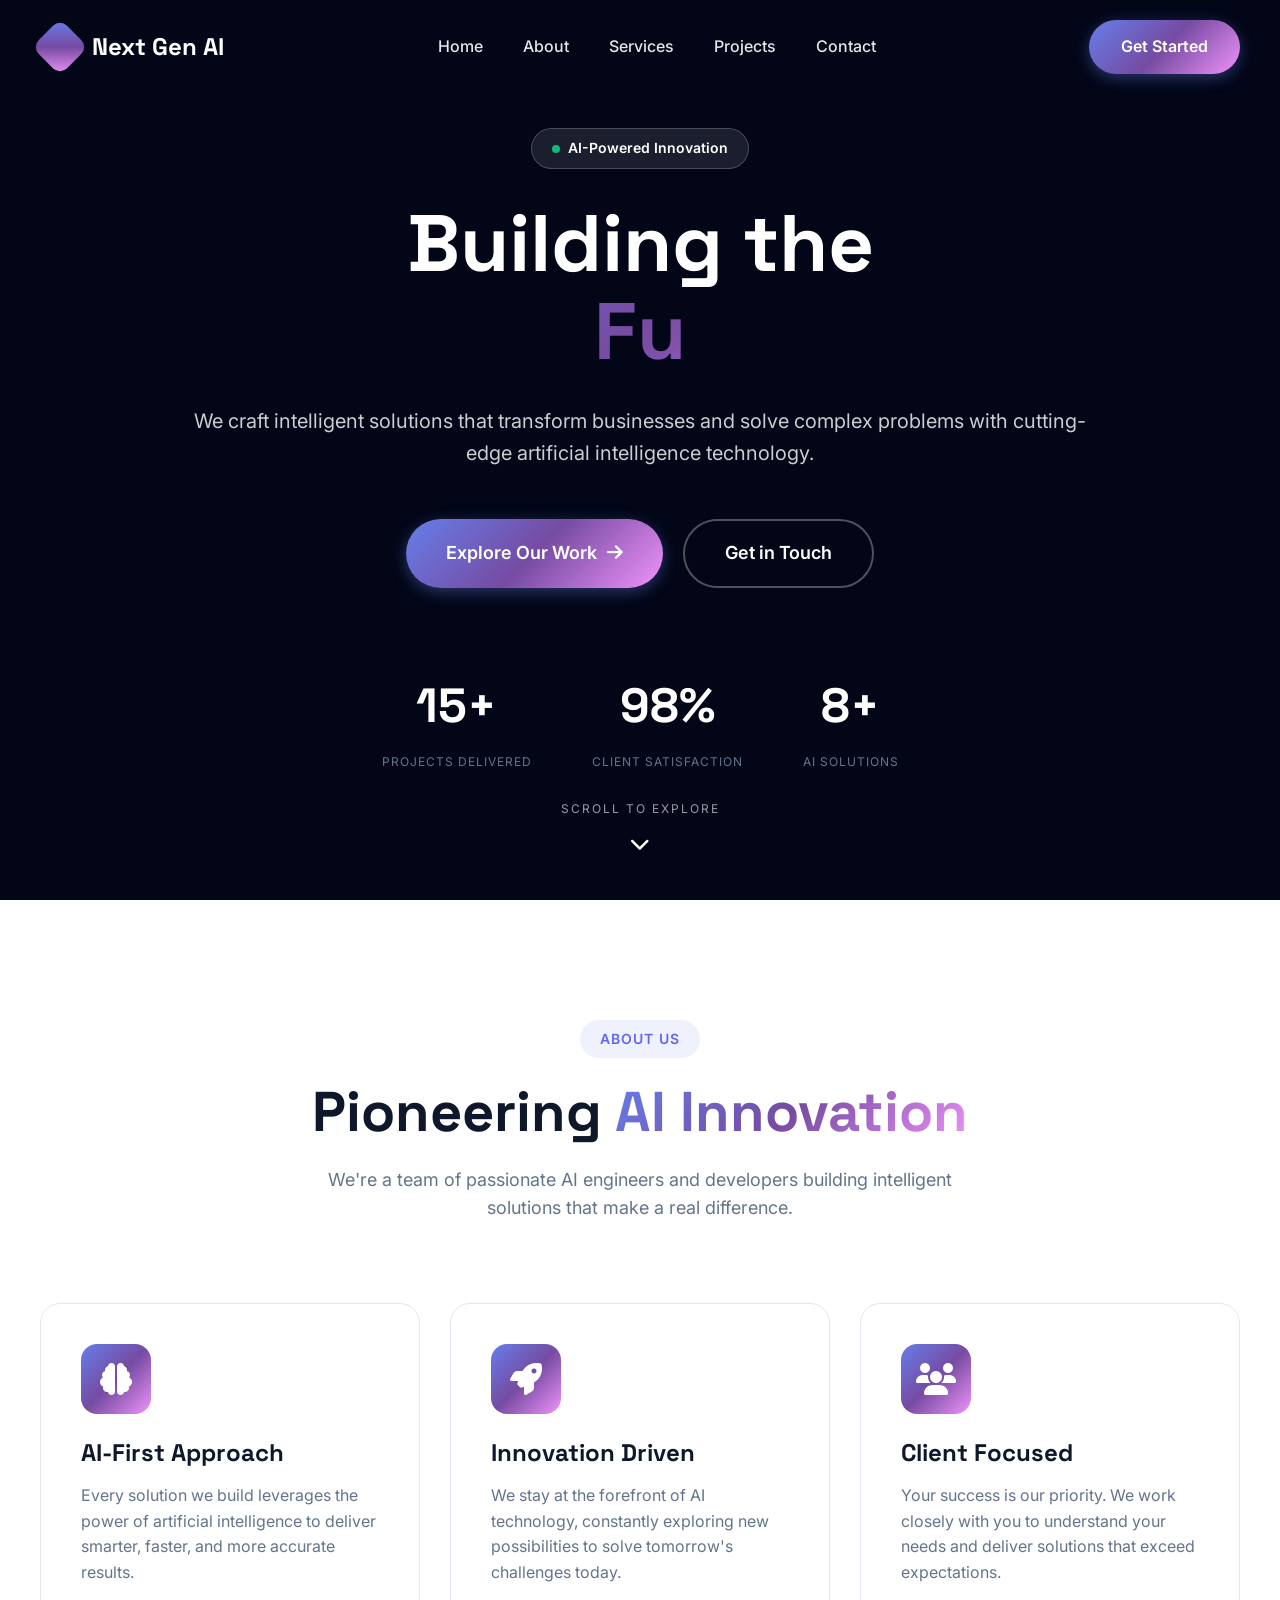
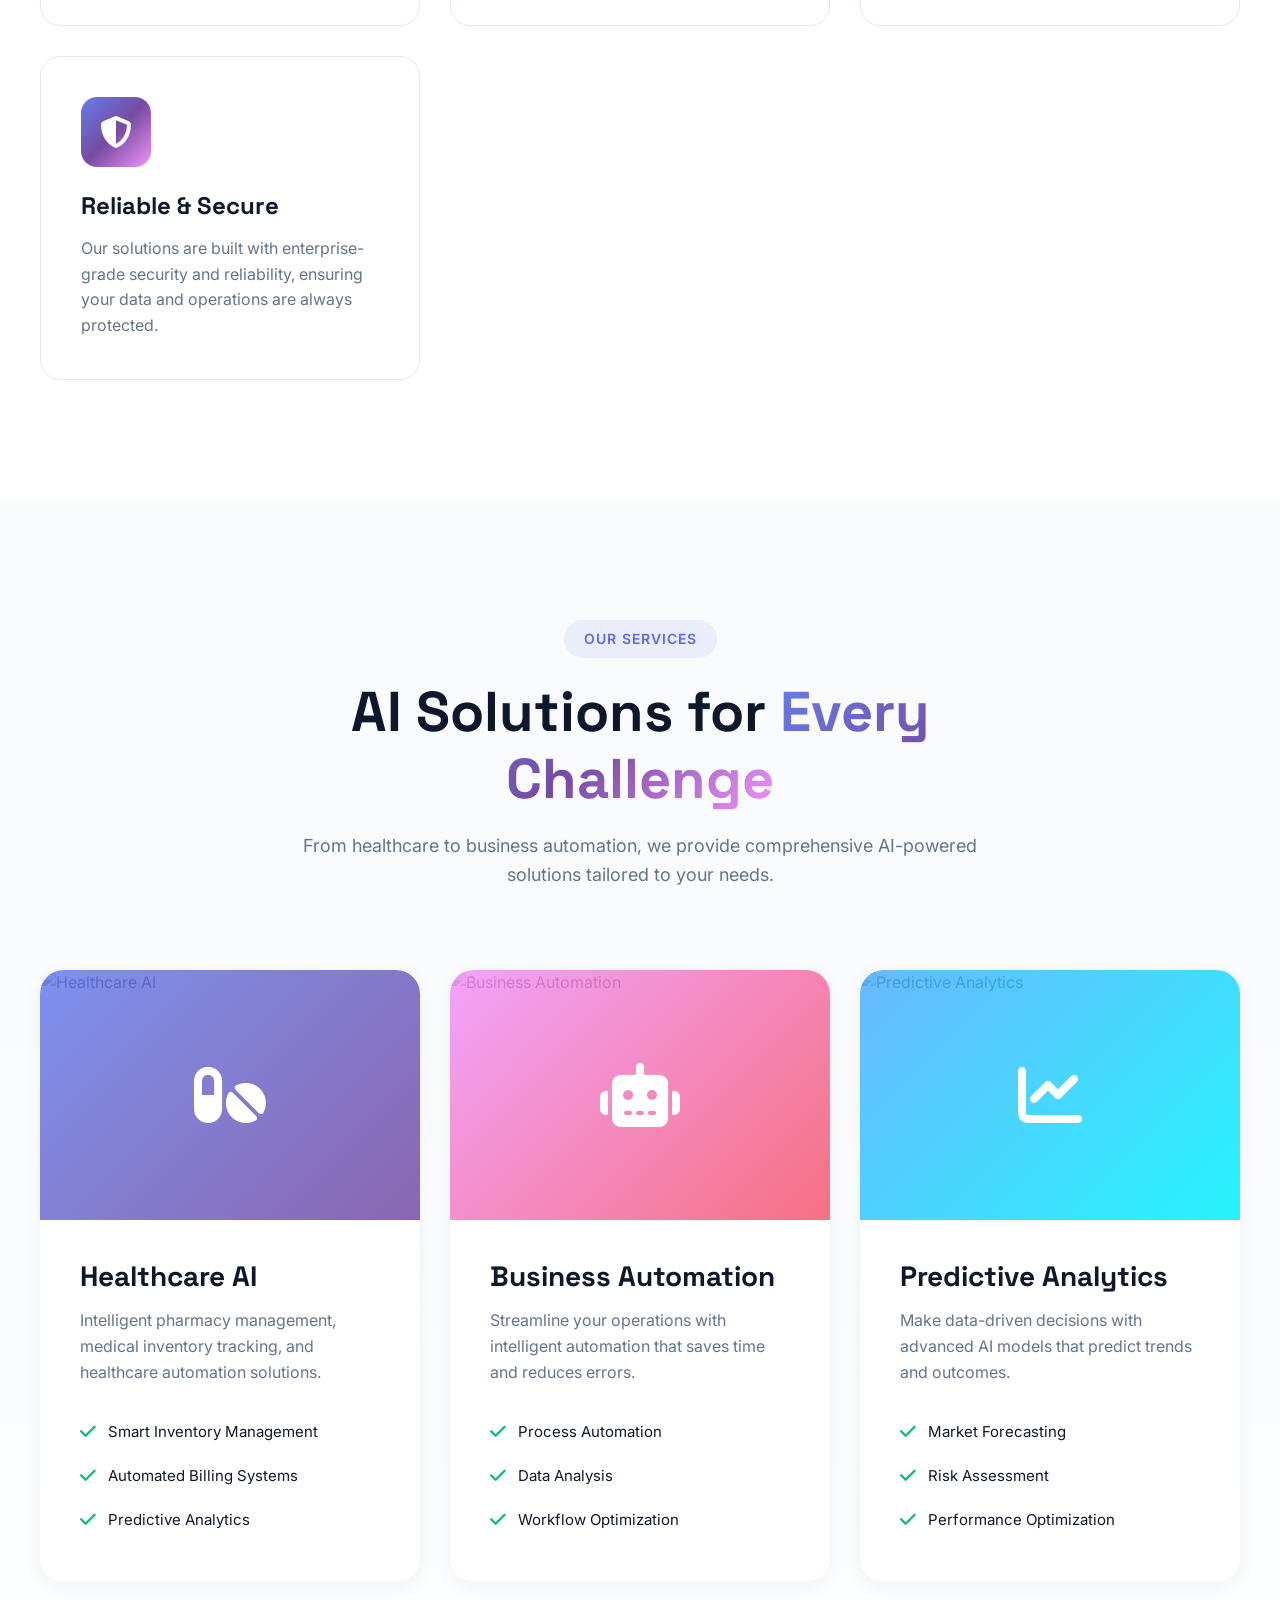
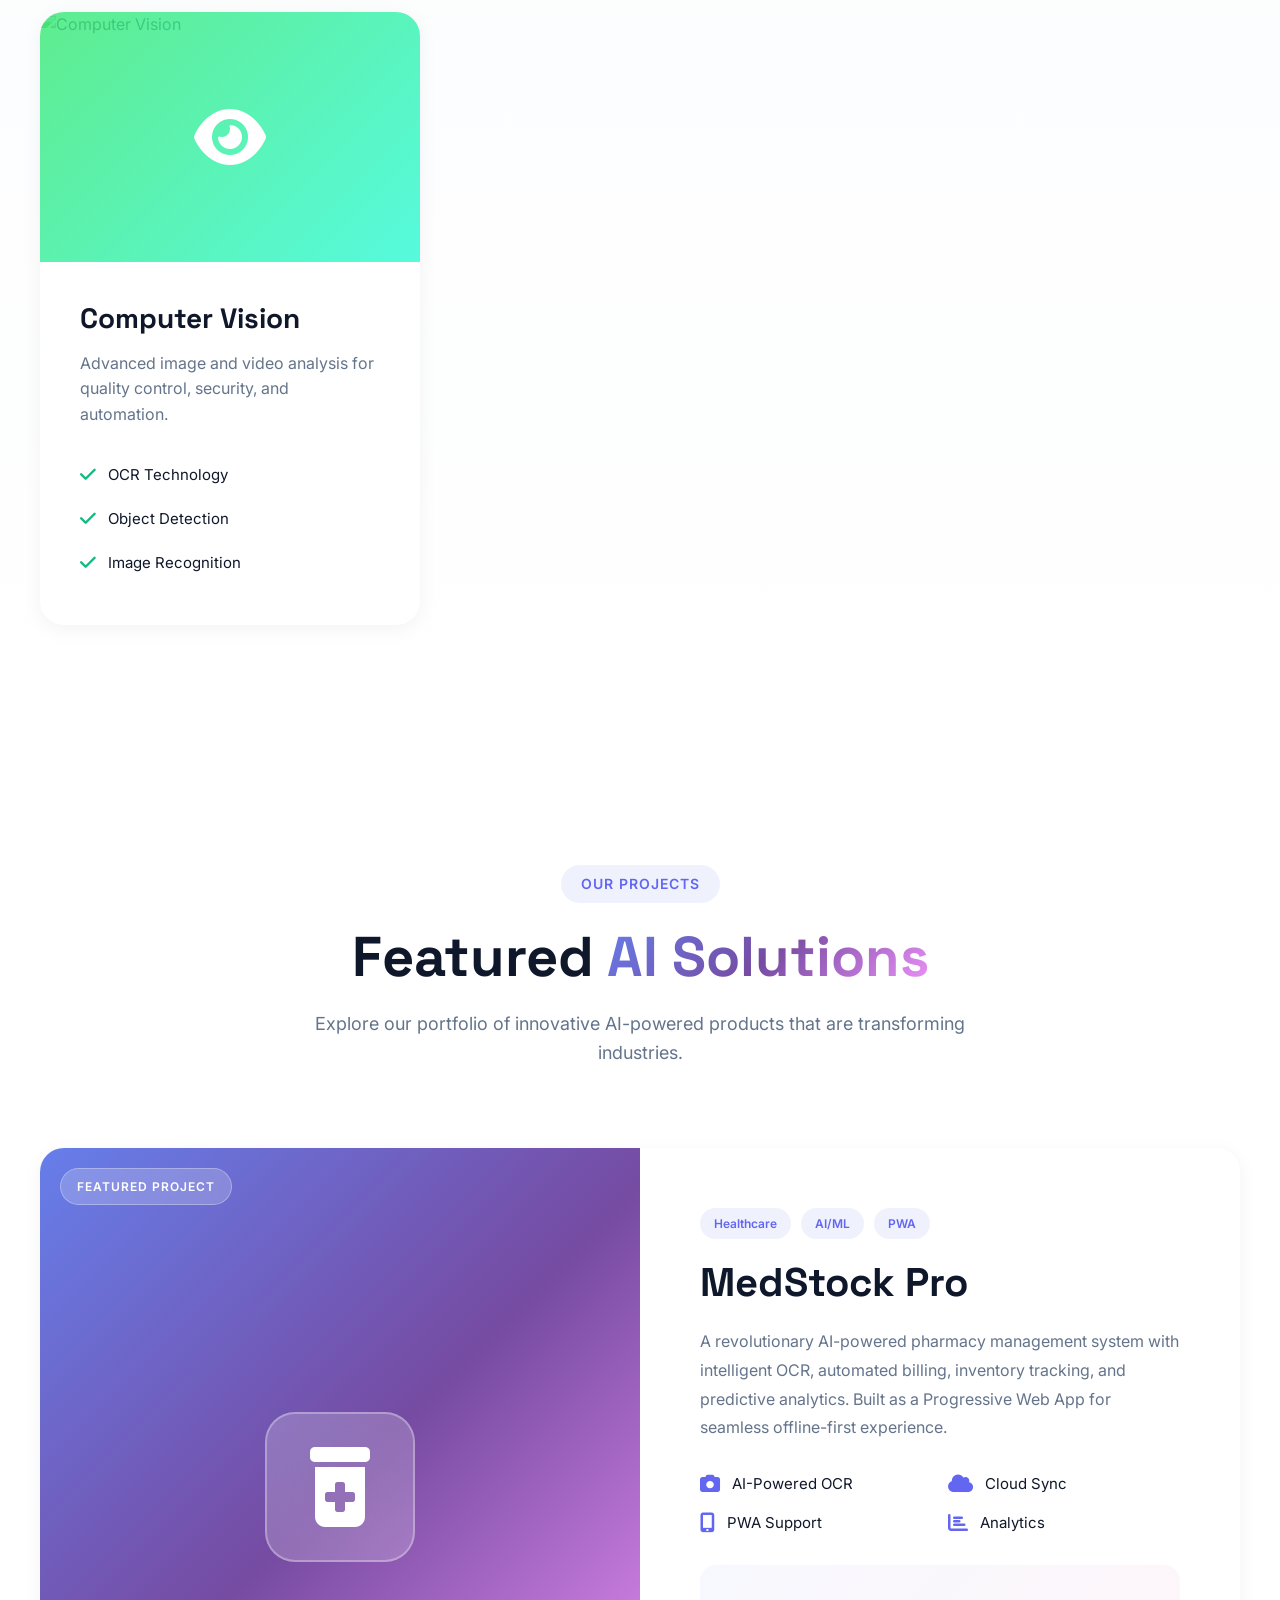
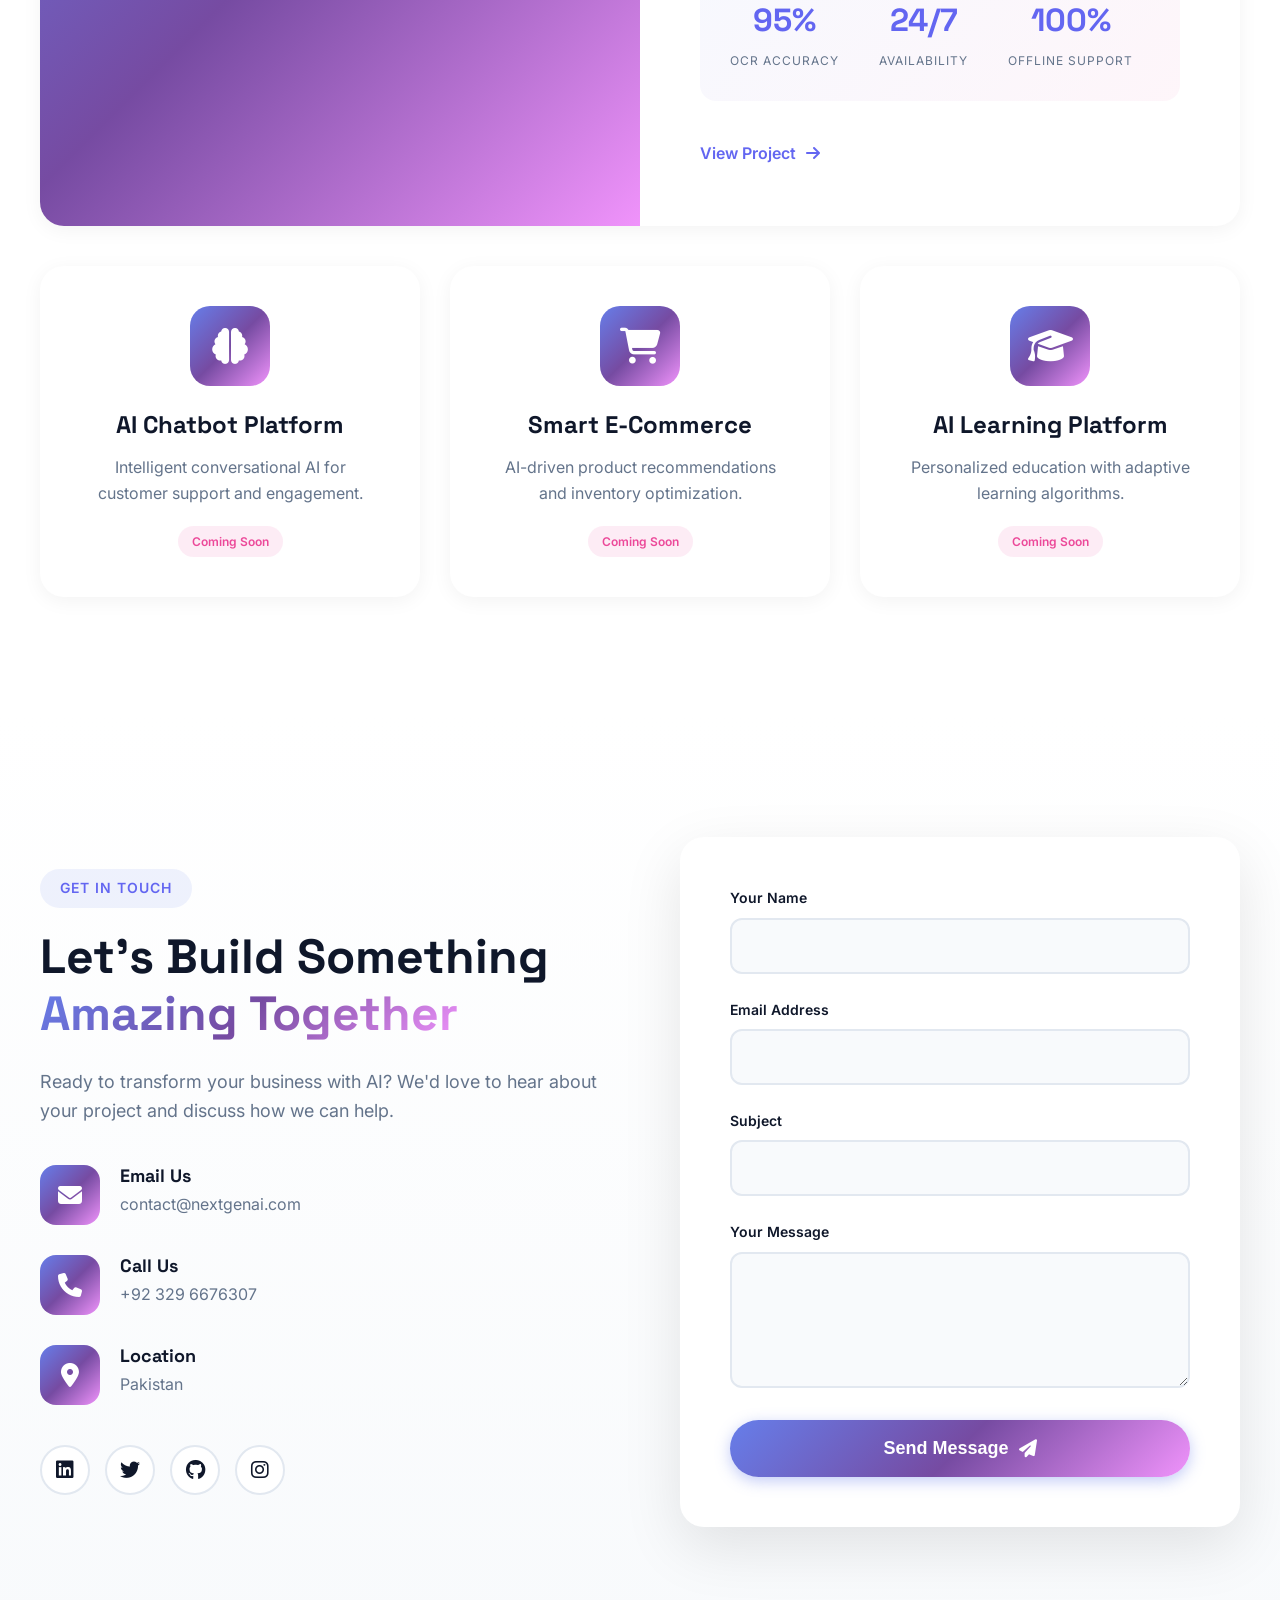
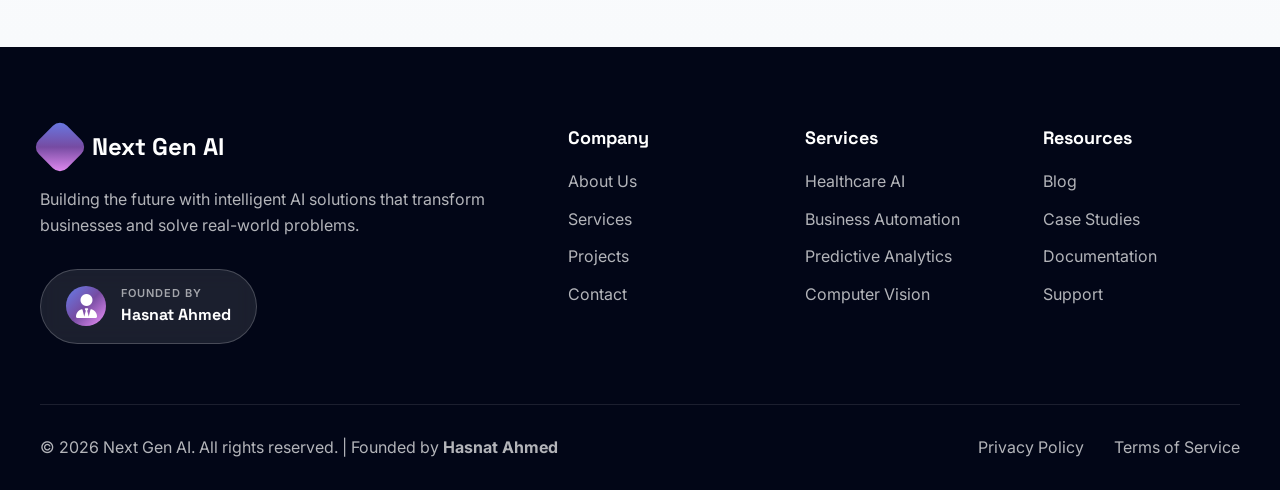
==== index.html @ cad93e00 "Next Gen AI website - Complete with 3D animations" ====
<!DOCTYPE html>
<html lang="en">
<head>
    <meta charset="UTF-8">
    <meta name="viewport" content="width=device-width, initial-scale=1.0">
    <title>Next Gen AI - AI-Powered Solutions for Tomorrow's Problems</title>
    <meta name="description" content="Next Gen AI provides cutting-edge AI-powered solutions including MedStock Pro and more innovative products">
    
    <!-- Fonts -->
    <link rel="preconnect" href="https://fonts.googleapis.com">
    <link rel="preconnect" href="https://fonts.gstatic.com" crossorigin>
    <link href="https://fonts.googleapis.com/css2?family=Inter:wght@300;400;500;600;700;800;900&family=Space+Grotesk:wght@400;500;600;700&display=swap" rel="stylesheet">
    
    <!-- Icons -->
    <link rel="stylesheet" href="https://cdnjs.cloudflare.com/ajax/libs/font-awesome/6.4.0/css/all.min.css">
    
    <!-- Styles -->
    <link rel="stylesheet" href="styles.css">
</head>
<body>
    <!-- Loading Screen -->
    <div class="loader" id="loader">
        <div class="loader-content">
            <div class="loader-logo">
                <div class="logo-cube">
                    <div class="cube-face"></div>
                    <div class="cube-face"></div>
                    <div class="cube-face"></div>
                </div>
            </div>
            <div class="loader-text">Next Gen AI</div>
            <div class="loader-bar">
                <div class="loader-progress"></div>
            </div>
        </div>
    </div>

    <!-- Navigation -->
    <nav class="navbar" id="navbar">
        <div class="nav-container">
            <div class="nav-logo">
                <div class="logo-icon">
                    <div class="logo-shape"></div>
                </div>
                <span class="logo-text">Next Gen AI</span>
            </div>
            <ul class="nav-menu" id="navMenu">
                <li><a href="#home" class="nav-link">Home</a></li>
                <li><a href="#about" class="nav-link">About</a></li>
                <li><a href="#services" class="nav-link">Services</a></li>
                <li><a href="#projects" class="nav-link">Projects</a></li>
                <li><a href="#contact" class="nav-link">Contact</a></li>
            </ul>
            <div class="nav-cta">
                <a href="#contact" class="btn-primary">Get Started</a>
            </div>
            <button class="nav-toggle" id="navToggle">
                <span></span>
                <span></span>
                <span></span>
            </button>
        </div>
    </nav>

    <!-- Hero Section -->
    <section class="hero" id="home">
        <div class="hero-canvas" id="heroCanvas"></div>
        <div class="hero-content">
            <div class="hero-badge">
                <span class="badge-dot"></span>
                <span>AI-Powered Innovation</span>
            </div>
            <h1 class="hero-title">
                <span class="title-line">Building the</span>
                <span class="title-line gradient-text">Future with AI</span>
            </h1>
            <p class="hero-description">
                We craft intelligent solutions that transform businesses and solve complex problems with cutting-edge artificial intelligence technology.
            </p>
            <div class="hero-buttons">
                <a href="#projects" class="btn-primary btn-large">
                    <span>Explore Our Work</span>
                    <i class="fas fa-arrow-right"></i>
                </a>
                <a href="#contact" class="btn-secondary btn-large">
                    <span>Get in Touch</span>
                </a>
            </div>
            <div class="hero-stats">
                <div class="stat-item">
                    <div class="stat-number" data-count="15">15+</div>
                    <div class="stat-label">Projects Delivered</div>
                </div>
                <div class="stat-item">
                    <div class="stat-number" data-count="98">98%</div>
                    <div class="stat-label">Client Satisfaction</div>
                </div>
                <div class="stat-item">
                    <div class="stat-number" data-count="8">8+</div>
                    <div class="stat-label">AI Solutions</div>
                </div>
            </div>
        </div>
        <div class="scroll-indicator">
            <div class="scroll-text">Scroll to explore</div>
            <div class="scroll-arrow">
                <i class="fas fa-chevron-down"></i>
            </div>
        </div>
    </section>

    <!-- About Section -->
    <section class="about" id="about">
        <div class="container">
            <div class="section-header">
                <span class="section-tag">About Us</span>
                <h2 class="section-title">
                    Pioneering <span class="gradient-text">AI Innovation</span>
                </h2>
                <p class="section-subtitle">
                    We're a team of passionate AI engineers and developers building intelligent solutions that make a real difference.
                </p>
            </div>
            <div class="about-grid">
                <div class="about-card" data-aos="fade-up">
                    <div class="card-icon">
                        <i class="fas fa-brain"></i>
                    </div>
                    <h3>AI-First Approach</h3>
                    <p>Every solution we build leverages the power of artificial intelligence to deliver smarter, faster, and more accurate results.</p>
                </div>
                <div class="about-card" data-aos="fade-up" data-aos-delay="100">
                    <div class="card-icon">
                        <i class="fas fa-rocket"></i>
                    </div>
                    <h3>Innovation Driven</h3>
                    <p>We stay at the forefront of AI technology, constantly exploring new possibilities to solve tomorrow's challenges today.</p>
                </div>
                <div class="about-card" data-aos="fade-up" data-aos-delay="200">
                    <div class="card-icon">
                        <i class="fas fa-users"></i>
                    </div>
                    <h3>Client Focused</h3>
                    <p>Your success is our priority. We work closely with you to understand your needs and deliver solutions that exceed expectations.</p>
                </div>
                <div class="about-card" data-aos="fade-up" data-aos-delay="300">
                    <div class="card-icon">
                        <i class="fas fa-shield-alt"></i>
                    </div>
                    <h3>Reliable & Secure</h3>
                    <p>Our solutions are built with enterprise-grade security and reliability, ensuring your data and operations are always protected.</p>
                </div>
            </div>
        </div>
    </section>

    <!-- Services Section -->
    <section class="services" id="services">
        <div class="container">
            <div class="section-header">
                <span class="section-tag">Our Services</span>
                <h2 class="section-title">
                    AI Solutions for <span class="gradient-text">Every Challenge</span>
                </h2>
                <p class="section-subtitle">
                    From healthcare to business automation, we provide comprehensive AI-powered solutions tailored to your needs.
                </p>
            </div>
            <div class="services-grid">
                <div class="service-card" data-aos="fade-up">
                    <div class="service-image">
                        <img src="https://images.unsplash.com/photo-1587854692152-cbe660dbde88?w=800&q=80" alt="Healthcare AI" class="service-bg-image">
                        <div class="service-gradient"></div>
                        <i class="fas fa-pills"></i>
                    </div>
                    <div class="service-content">
                        <h3>Healthcare AI</h3>
                        <p>Intelligent pharmacy management, medical inventory tracking, and healthcare automation solutions.</p>
                        <ul class="service-features">
                            <li><i class="fas fa-check"></i> Smart Inventory Management</li>
                            <li><i class="fas fa-check"></i> Automated Billing Systems</li>
                            <li><i class="fas fa-check"></i> Predictive Analytics</li>
                        </ul>
                    </div>
                </div>
                <div class="service-card" data-aos="fade-up" data-aos-delay="100">
                    <div class="service-image">
                        <img src="https://images.unsplash.com/photo-1551434678-e076c223a692?w=800&q=80" alt="Business Automation" class="service-bg-image">
                        <div class="service-gradient gradient-2"></div>
                        <i class="fas fa-robot"></i>
                    </div>
                    <div class="service-content">
                        <h3>Business Automation</h3>
                        <p>Streamline your operations with intelligent automation that saves time and reduces errors.</p>
                        <ul class="service-features">
                            <li><i class="fas fa-check"></i> Process Automation</li>
                            <li><i class="fas fa-check"></i> Data Analysis</li>
                            <li><i class="fas fa-check"></i> Workflow Optimization</li>
                        </ul>
                    </div>
                </div>
                <div class="service-card" data-aos="fade-up" data-aos-delay="200">
                    <div class="service-image">
                        <img src="https://images.unsplash.com/photo-1551288049-bebda4e38f71?w=800&q=80" alt="Predictive Analytics" class="service-bg-image">
                        <div class="service-gradient gradient-3"></div>
                        <i class="fas fa-chart-line"></i>
                    </div>
                    <div class="service-content">
                        <h3>Predictive Analytics</h3>
                        <p>Make data-driven decisions with advanced AI models that predict trends and outcomes.</p>
                        <ul class="service-features">
                            <li><i class="fas fa-check"></i> Market Forecasting</li>
                            <li><i class="fas fa-check"></i> Risk Assessment</li>
                            <li><i class="fas fa-check"></i> Performance Optimization</li>
                        </ul>
                    </div>
                </div>
                <div class="service-card" data-aos="fade-up" data-aos-delay="300">
                    <div class="service-image">
                        <img src="https://images.unsplash.com/photo-1527430253228-e93688616381?w=800&q=80" alt="Computer Vision" class="service-bg-image">
                        <div class="service-gradient gradient-4"></div>
                        <i class="fas fa-eye"></i>
                    </div>
                    <div class="service-content">
                        <h3>Computer Vision</h3>
                        <p>Advanced image and video analysis for quality control, security, and automation.</p>
                        <ul class="service-features">
                            <li><i class="fas fa-check"></i> OCR Technology</li>
                            <li><i class="fas fa-check"></i> Object Detection</li>
                            <li><i class="fas fa-check"></i> Image Recognition</li>
                        </ul>
                    </div>
                </div>
            </div>
        </div>
    </section>

    <!-- Projects Section -->
    <section class="projects" id="projects">
        <div class="container">
            <div class="section-header">
                <span class="section-tag">Our Projects</span>
                <h2 class="section-title">
                    Featured <span class="gradient-text">AI Solutions</span>
                </h2>
                <p class="section-subtitle">
                    Explore our portfolio of innovative AI-powered products that are transforming industries.
                </p>
            </div>
            <div class="projects-showcase">
                <div class="project-card featured" data-aos="fade-up">
                    <div class="project-image">
                        <div class="project-overlay">
                            <span class="project-badge">Featured Project</span>
                        </div>
                        <div class="project-visual">
                            <div class="visual-icon">
                                <i class="fas fa-prescription-bottle-medical"></i>
                            </div>
                        </div>
                    </div>
                    <div class="project-content">
                        <div class="project-tags">
                            <span class="tag">Healthcare</span>
                            <span class="tag">AI/ML</span>
                            <span class="tag">PWA</span>
                        </div>
                        <h3>MedStock Pro</h3>
                        <p class="project-description">
                            A revolutionary AI-powered pharmacy management system with intelligent OCR, automated billing, inventory tracking, and predictive analytics. Built as a Progressive Web App for seamless offline-first experience.
                        </p>
                        <div class="project-features">
                            <div class="feature">
                                <i class="fas fa-camera"></i>
                                <span>AI-Powered OCR</span>
                            </div>
                            <div class="feature">
                                <i class="fas fa-cloud"></i>
                                <span>Cloud Sync</span>
                            </div>
                            <div class="feature">
                                <i class="fas fa-mobile-alt"></i>
                                <span>PWA Support</span>
                            </div>
                            <div class="feature">
                                <i class="fas fa-chart-bar"></i>
                                <span>Analytics</span>
                            </div>
                        </div>
                        <div class="project-stats">
                            <div class="stat">
                                <div class="stat-value">95%</div>
                                <div class="stat-label">OCR Accuracy</div>
                            </div>
                            <div class="stat">
                                <div class="stat-value">24/7</div>
                                <div class="stat-label">Availability</div>
                            </div>
                            <div class="stat">
                                <div class="stat-value">100%</div>
                                <div class="stat-label">Offline Support</div>
                            </div>
                        </div>
                        <a href="#" class="project-link">
                            <span>View Project</span>
                            <i class="fas fa-arrow-right"></i>
                        </a>
                    </div>
                </div>
                <div class="projects-grid">
                    <div class="project-card small" data-aos="fade-up" data-aos-delay="100">
                        <div class="project-icon">
                            <i class="fas fa-brain"></i>
                        </div>
                        <h4>AI Chatbot Platform</h4>
                        <p>Intelligent conversational AI for customer support and engagement.</p>
                        <span class="project-status">Coming Soon</span>
                    </div>
                    <div class="project-card small" data-aos="fade-up" data-aos-delay="200">
                        <div class="project-icon">
                            <i class="fas fa-shopping-cart"></i>
                        </div>
                        <h4>Smart E-Commerce</h4>
                        <p>AI-driven product recommendations and inventory optimization.</p>
                        <span class="project-status">Coming Soon</span>
                    </div>
                    <div class="project-card small" data-aos="fade-up" data-aos-delay="300">
                        <div class="project-icon">
                            <i class="fas fa-graduation-cap"></i>
                        </div>
                        <h4>AI Learning Platform</h4>
                        <p>Personalized education with adaptive learning algorithms.</p>
                        <span class="project-status">Coming Soon</span>
                    </div>
                </div>
            </div>
        </div>
    </section>

    <!-- Contact Section -->
    <section class="contact" id="contact">
        <div class="container">
            <div class="contact-wrapper">
                <div class="contact-content" data-aos="fade-right">
                    <span class="section-tag">Get in Touch</span>
                    <h2 class="section-title">
                        Let's Build Something <span class="gradient-text">Amazing Together</span>
                    </h2>
                    <p class="contact-description">
                        Ready to transform your business with AI? We'd love to hear about your project and discuss how we can help.
                    </p>
                    <div class="contact-info">
                        <div class="info-item">
                            <div class="info-icon">
                                <i class="fas fa-envelope"></i>
                            </div>
                            <div class="info-content">
                                <h4>Email Us</h4>
                                <p>contact@nextgenai.com</p>
                            </div>
                        </div>
                        <div class="info-item">
                            <div class="info-icon">
                                <i class="fas fa-phone"></i>
                            </div>
                            <div class="info-content">
                                <h4>Call Us</h4>
                                <p>+92 329 6676307</p>
                            </div>
                        </div>
                        <div class="info-item">
                            <div class="info-icon">
                                <i class="fas fa-map-marker-alt"></i>
                            </div>
                            <div class="info-content">
                                <h4>Location</h4>
                                <p>Pakistan</p>
                            </div>
                        </div>
                    </div>
                    <div class="social-links">
                        <a href="#" class="social-link"><i class="fab fa-linkedin"></i></a>
                        <a href="#" class="social-link"><i class="fab fa-twitter"></i></a>
                        <a href="#" class="social-link"><i class="fab fa-github"></i></a>
                        <a href="#" class="social-link"><i class="fab fa-instagram"></i></a>
                    </div>
                </div>
                <div class="contact-form-wrapper" data-aos="fade-left">
                    <form class="contact-form" id="contactForm">
                        <div class="form-group">
                            <label for="name">Your Name</label>
                            <input type="text" id="name" name="name" required>
                        </div>
                        <div class="form-group">
                            <label for="email">Email Address</label>
                            <input type="email" id="email" name="email" required>
                        </div>
                        <div class="form-group">
                            <label for="subject">Subject</label>
                            <input type="text" id="subject" name="subject" required>
                        </div>
                        <div class="form-group">
                            <label for="message">Your Message</label>
                            <textarea id="message" name="message" rows="5" required></textarea>
                        </div>
                        <button type="submit" class="btn-primary btn-large btn-full">
                            <span>Send Message</span>
                            <i class="fas fa-paper-plane"></i>
                        </button>
                    </form>
                </div>
            </div>
        </div>
    </section>

    <!-- Footer -->
    <footer class="footer">
        <div class="container">
            <div class="footer-content">
                <div class="footer-brand">
                    <div class="footer-logo">
                        <div class="logo-icon">
                            <div class="logo-shape"></div>
                        </div>
                        <span class="logo-text">Next Gen AI</span>
                    </div>
                    <p class="footer-description">
                        Building the future with intelligent AI solutions that transform businesses and solve real-world problems.
                    </p>
                    <div class="footer-founder">
                        <div class="founder-badge">
                            <i class="fas fa-user-tie"></i>
                            <div class="founder-info">
                                <span class="founder-label">Founded by</span>
                                <span class="founder-name">Hasnat Ahmed</span>
                            </div>
                        </div>
                    </div>
                </div>
                <div class="footer-links">
                    <div class="footer-column">
                        <h4>Company</h4>
                        <ul>
                            <li><a href="#about">About Us</a></li>
                            <li><a href="#services">Services</a></li>
                            <li><a href="#projects">Projects</a></li>
                            <li><a href="#contact">Contact</a></li>
                        </ul>
                    </div>
                    <div class="footer-column">
                        <h4>Services</h4>
                        <ul>
                            <li><a href="#">Healthcare AI</a></li>
                            <li><a href="#">Business Automation</a></li>
                            <li><a href="#">Predictive Analytics</a></li>
                            <li><a href="#">Computer Vision</a></li>
                        </ul>
                    </div>
                    <div class="footer-column">
                        <h4>Resources</h4>
                        <ul>
                            <li><a href="#">Blog</a></li>
                            <li><a href="#">Case Studies</a></li>
                            <li><a href="#">Documentation</a></li>
                            <li><a href="#">Support</a></li>
                        </ul>
                    </div>
                </div>
            </div>
            <div class="footer-bottom">
                <p>&copy; 2026 Next Gen AI. All rights reserved. | Founded by <strong>Hasnat Ahmed</strong></p>
                <div class="footer-legal">
                    <a href="#">Privacy Policy</a>
                    <a href="#">Terms of Service</a>
                </div>
            </div>
        </div>
    </footer>

    <!-- Scripts -->
    <script src="https://cdnjs.cloudflare.com/ajax/libs/three.js/r128/three.min.js"></script>
    <script src="https://cdnjs.cloudflare.com/ajax/libs/gsap/3.12.2/gsap.min.js"></script>
    <script src="https://cdnjs.cloudflare.com/ajax/libs/gsap/3.12.2/ScrollTrigger.min.js"></script>
    <script src="script.js"></script>
</body>
</html>
---- styles.css ----
/* ===================================
   Next Gen AI - Modern 3D Animated Website
   =================================== */

/* Reset & Base */
* {
    margin: 0;
    padding: 0;
    box-sizing: border-box;
}

:root {
    /* Colors */
    --primary: #6366f1;
    --primary-dark: #4f46e5;
    --secondary: #ec4899;
    --accent: #06b6d4;
    --dark: #0f172a;
    --darker: #020617;
    --light: #f8fafc;
    --gray: #64748b;
    --gray-light: #e2e8f0;
    
    /* Gradients */
    --gradient-1: linear-gradient(135deg, #667eea 0%, #764ba2 100%);
    --gradient-2: linear-gradient(135deg, #f093fb 0%, #f5576c 100%);
    --gradient-3: linear-gradient(135deg, #4facfe 0%, #00f2fe 100%);
    --gradient-4: linear-gradient(135deg, #43e97b 0%, #38f9d7 100%);
    --gradient-hero: linear-gradient(135deg, #667eea 0%, #764ba2 50%, #f093fb 100%);
    
    /* Spacing */
    --section-padding: 120px 0;
    --container-max: 1400px;
    
    /* Transitions */
    --transition: all 0.3s cubic-bezier(0.4, 0, 0.2, 1);
    --transition-slow: all 0.6s cubic-bezier(0.4, 0, 0.2, 1);
}

html {
    scroll-behavior: smooth;
}

body {
    font-family: 'Inter', -apple-system, BlinkMacSystemFont, sans-serif;
    color: var(--dark);
    background: var(--light);
    overflow-x: hidden;
    line-height: 1.6;
}

.container {
    max-width: var(--container-max);
    margin: 0 auto;
    padding: 0 40px;
}

/* Typography */
h1, h2, h3, h4, h5, h6 {
    font-family: 'Space Grotesk', sans-serif;
    font-weight: 700;
    line-height: 1.2;
}

.gradient-text {
    background: var(--gradient-hero);
    -webkit-background-clip: text;
    -webkit-text-fill-color: transparent;
    background-clip: text;
}

/* Loading Screen */
.loader {
    position: fixed;
    top: 0;
    left: 0;
    width: 100%;
    height: 100%;
    background: var(--darker);
    display: flex;
    align-items: center;
    justify-content: center;
    z-index: 9999;
    transition: opacity 0.5s, visibility 0.5s;
}

.loader.hidden {
    opacity: 0;
    visibility: hidden;
}

.loader-content {
    text-align: center;
}

.loader-logo {
    margin-bottom: 30px;
}

.logo-cube {
    width: 80px;
    height: 80px;
    position: relative;
    transform-style: preserve-3d;
    animation: rotateCube 3s infinite linear;
}

.cube-face {
    position: absolute;
    width: 80px;
    height: 80px;
    background: var(--gradient-hero);
    opacity: 0.8;
    border: 2px solid rgba(255, 255, 255, 0.3);
}

.cube-face:nth-child(1) { transform: rotateY(0deg) translateZ(40px); }
.cube-face:nth-child(2) { transform: rotateY(90deg) translateZ(40px); }
.cube-face:nth-child(3) { transform: rotateY(180deg) translateZ(40px); }

@keyframes rotateCube {
    from { transform: rotateY(0deg) rotateX(0deg); }
    to { transform: rotateY(360deg) rotateX(360deg); }
}

.loader-text {
    font-size: 32px;
    font-weight: 700;
    color: white;
    margin-bottom: 30px;
    font-family: 'Space Grotesk', sans-serif;
}

.loader-bar {
    width: 200px;
    height: 4px;
    background: rgba(255, 255, 255, 0.1);
    border-radius: 2px;
    overflow: hidden;
    margin: 0 auto;
}

.loader-progress {
    height: 100%;
    background: var(--gradient-hero);
    border-radius: 2px;
    animation: loadProgress 2s ease-in-out;
}

@keyframes loadProgress {
    from { width: 0%; }
    to { width: 100%; }
}

/* Navigation */
.navbar {
    position: fixed;
    top: 0;
    left: 0;
    width: 100%;
    padding: 20px 0;
    z-index: 1000;
    transition: var(--transition);
    background: transparent;
}

.navbar.scrolled {
    background: rgba(255, 255, 255, 0.95);
    backdrop-filter: blur(20px);
    box-shadow: 0 4px 30px rgba(0, 0, 0, 0.1);
    padding: 15px 0;
}

.nav-container {
    max-width: var(--container-max);
    margin: 0 auto;
    padding: 0 40px;
    display: flex;
    align-items: center;
    justify-content: space-between;
}

.nav-logo {
    display: flex;
    align-items: center;
    gap: 12px;
    text-decoration: none;
}

.logo-icon {
    width: 40px;
    height: 40px;
    position: relative;
}

.logo-shape {
    width: 100%;
    height: 100%;
    background: var(--gradient-hero);
    border-radius: 10px;
    transform: rotate(45deg);
    transition: var(--transition);
}

.nav-logo:hover .logo-shape {
    transform: rotate(135deg);
}

.logo-text {
    font-size: 24px;
    font-weight: 700;
    color: white;
    font-family: 'Space Grotesk', sans-serif;
    transition: var(--transition);
}

.navbar.scrolled .logo-text {
    color: var(--dark);
}

.nav-menu {
    display: flex;
    list-style: none;
    gap: 40px;
}

.nav-link {
    color: rgba(255, 255, 255, 0.9);
    text-decoration: none;
    font-weight: 500;
    font-size: 16px;
    transition: var(--transition);
    position: relative;
}

.navbar.scrolled .nav-link {
    color: var(--dark);
}

.nav-link::after {
    content: '';
    position: absolute;
    bottom: -5px;
    left: 0;
    width: 0;
    height: 2px;
    background: var(--gradient-hero);
    transition: var(--transition);
}

.nav-link:hover::after {
    width: 100%;
}

.nav-cta {
    display: flex;
    align-items: center;
}

.btn-primary {
    display: inline-flex;
    align-items: center;
    gap: 10px;
    padding: 14px 32px;
    background: var(--gradient-hero);
    color: white;
    text-decoration: none;
    border-radius: 50px;
    font-weight: 600;
    font-size: 16px;
    border: none;
    cursor: pointer;
    transition: var(--transition);
    box-shadow: 0 4px 15px rgba(102, 126, 234, 0.4);
}

.btn-primary:hover {
    transform: translateY(-2px);
    box-shadow: 0 8px 25px rgba(102, 126, 234, 0.6);
}

.btn-secondary {
    display: inline-flex;
    align-items: center;
    gap: 10px;
    padding: 14px 32px;
    background: transparent;
    color: white;
    text-decoration: none;
    border-radius: 50px;
    font-weight: 600;
    font-size: 16px;
    border: 2px solid rgba(255, 255, 255, 0.3);
    cursor: pointer;
    transition: var(--transition);
}

.btn-secondary:hover {
    background: rgba(255, 255, 255, 0.1);
    border-color: rgba(255, 255, 255, 0.5);
}

.btn-large {
    padding: 18px 40px;
    font-size: 18px;
}

.btn-full {
    width: 100%;
    justify-content: center;
}

.nav-toggle {
    display: none;
    flex-direction: column;
    gap: 5px;
    background: none;
    border: none;
    cursor: pointer;
}

.nav-toggle span {
    width: 25px;
    height: 3px;
    background: white;
    border-radius: 3px;
    transition: var(--transition);
}

.navbar.scrolled .nav-toggle span {
    background: var(--dark);
}

/* Hero Section */
.hero {
    position: relative;
    min-height: 100vh;
    display: flex;
    align-items: center;
    justify-content: center;
    overflow: hidden;
    background: var(--darker);
    padding: 100px 40px;
}

.hero-canvas {
    position: absolute;
    top: 0;
    left: 0;
    width: 100%;
    height: 100%;
    z-index: 1;
}

.hero-content {
    position: relative;
    z-index: 2;
    text-align: center;
    max-width: 900px;
}

.hero-badge {
    display: inline-flex;
    align-items: center;
    gap: 8px;
    padding: 8px 20px;
    background: rgba(255, 255, 255, 0.1);
    backdrop-filter: blur(10px);
    border: 1px solid rgba(255, 255, 255, 0.2);
    border-radius: 50px;
    margin-bottom: 30px;
    animation: fadeInUp 0.8s ease-out;
}

.badge-dot {
    width: 8px;
    height: 8px;
    background: #10b981;
    border-radius: 50%;
    animation: pulse 2s infinite;
}

@keyframes pulse {
    0%, 100% { opacity: 1; }
    50% { opacity: 0.5; }
}

.hero-badge span {
    color: white;
    font-size: 14px;
    font-weight: 600;
}

.hero-title {
    font-size: 80px;
    font-weight: 800;
    color: white;
    margin-bottom: 30px;
    line-height: 1.1;
    animation: fadeInUp 0.8s ease-out 0.2s both;
}

.title-line {
    display: block;
}

.hero-description {
    font-size: 20px;
    color: rgba(255, 255, 255, 0.8);
    margin-bottom: 50px;
    line-height: 1.6;
    animation: fadeInUp 0.8s ease-out 0.4s both;
}

.hero-buttons {
    display: flex;
    gap: 20px;
    justify-content: center;
    margin-bottom: 80px;
    animation: fadeInUp 0.8s ease-out 0.6s both;
}

.hero-stats {
    display: flex;
    gap: 60px;
    justify-content: center;
    animation: fadeInUp 0.8s ease-out 0.8s both;
}

.stat-item {
    text-align: center;
}

.stat-number {
    font-size: 48px;
    font-weight: 800;
    color: white;
    font-family: 'Space Grotesk', sans-serif;
    margin-bottom: 8px;
}

.stat-label {
    font-size: 14px;
    color: rgba(255, 255, 255, 0.6);
    text-transform: uppercase;
    letter-spacing: 1px;
}

.scroll-indicator {
    position: absolute;
    bottom: 40px;
    left: 50%;
    transform: translateX(-50%);
    z-index: 2;
    text-align: center;
    animation: fadeIn 1s ease-out 1.5s both;
}

.scroll-text {
    color: rgba(255, 255, 255, 0.6);
    font-size: 12px;
    text-transform: uppercase;
    letter-spacing: 2px;
    margin-bottom: 10px;
}

.scroll-arrow {
    color: white;
    font-size: 20px;
    animation: bounce 2s infinite;
}

@keyframes bounce {
    0%, 100% { transform: translateY(0); }
    50% { transform: translateY(10px); }
}

@keyframes fadeInUp {
    from {
        opacity: 0;
        transform: translateY(30px);
    }
    to {
        opacity: 1;
        transform: translateY(0);
    }
}

@keyframes fadeIn {
    from { opacity: 0; }
    to { opacity: 1; }
}

/* Section Styles */
section {
    padding: var(--section-padding);
}

.section-header {
    text-align: center;
    max-width: 700px;
    margin: 0 auto 80px;
}

.section-tag {
    display: inline-block;
    padding: 8px 20px;
    background: rgba(102, 126, 234, 0.1);
    color: var(--primary);
    border-radius: 50px;
    font-size: 14px;
    font-weight: 600;
    text-transform: uppercase;
    letter-spacing: 1px;
    margin-bottom: 20px;
}

.section-title {
    font-size: 56px;
    font-weight: 800;
    margin-bottom: 20px;
    color: var(--dark);
}

.section-subtitle {
    font-size: 18px;
    color: var(--gray);
    line-height: 1.6;
}

/* About Section */
.about {
    background: white;
}

.about-grid {
    display: grid;
    grid-template-columns: repeat(auto-fit, minmax(280px, 1fr));
    gap: 30px;
}

.about-card {
    padding: 40px;
    background: white;
    border-radius: 20px;
    border: 1px solid var(--gray-light);
    transition: var(--transition);
    position: relative;
    overflow: hidden;
}

.about-card::before {
    content: '';
    position: absolute;
    top: 0;
    left: 0;
    width: 100%;
    height: 4px;
    background: var(--gradient-hero);
    transform: scaleX(0);
    transition: var(--transition);
}

.about-card:hover {
    transform: translateY(-10px);
    box-shadow: 0 20px 60px rgba(0, 0, 0, 0.1);
    border-color: transparent;
}

.about-card:hover::before {
    transform: scaleX(1);
}

.card-icon {
    width: 70px;
    height: 70px;
    background: var(--gradient-hero);
    border-radius: 16px;
    display: flex;
    align-items: center;
    justify-content: center;
    font-size: 32px;
    color: white;
    margin-bottom: 25px;
    transition: var(--transition);
}

.about-card:hover .card-icon {
    transform: rotate(10deg) scale(1.1);
}

.about-card h3 {
    font-size: 24px;
    margin-bottom: 15px;
    color: var(--dark);
}

.about-card p {
    color: var(--gray);
    line-height: 1.6;
}

/* Services Section */
.services {
    background: linear-gradient(180deg, #f8fafc 0%, #ffffff 100%);
}

.services-grid {
    display: grid;
    grid-template-columns: repeat(auto-fit, minmax(320px, 1fr));
    gap: 30px;
}

.service-card {
    background: white;
    border-radius: 24px;
    overflow: hidden;
    transition: var(--transition);
    box-shadow: 0 4px 20px rgba(0, 0, 0, 0.05);
}

.service-card:hover {
    transform: translateY(-10px);
    box-shadow: 0 20px 60px rgba(0, 0, 0, 0.15);
}

.service-image {
    height: 250px;
    position: relative;
    display: flex;
    align-items: center;
    justify-content: center;
    overflow: hidden;
}

.service-bg-image {
    position: absolute;
    top: 0;
    left: 0;
    width: 100%;
    height: 100%;
    object-fit: cover;
    transition: var(--transition-slow);
}

.service-card:hover .service-bg-image {
    transform: scale(1.1);
}

.service-gradient {
    position: absolute;
    top: 0;
    left: 0;
    width: 100%;
    height: 100%;
    background: var(--gradient-1);
    opacity: 0.85;
    z-index: 1;
}

.service-gradient.gradient-2 {
    background: var(--gradient-2);
}

.service-gradient.gradient-3 {
    background: var(--gradient-3);
}

.service-gradient.gradient-4 {
    background: var(--gradient-4);
}

.service-image i {
    position: relative;
    z-index: 2;
    font-size: 64px;
    color: white;
    transition: var(--transition);
}

.service-card:hover .service-image i {
    transform: scale(1.2) rotate(10deg);
}

.service-content {
    padding: 40px;
}

.service-content h3 {
    font-size: 28px;
    margin-bottom: 15px;
    color: var(--dark);
}

.service-content p {
    color: var(--gray);
    margin-bottom: 25px;
    line-height: 1.6;
}

.service-features {
    list-style: none;
}

.service-features li {
    display: flex;
    align-items: center;
    gap: 12px;
    padding: 10px 0;
    color: var(--dark);
    font-size: 15px;
}

.service-features i {
    color: #10b981;
    font-size: 18px;
}

/* Projects Section */
.projects {
    background: white;
}

.projects-showcase {
    display: flex;
    flex-direction: column;
    gap: 40px;
}

.project-card {
    background: white;
    border-radius: 24px;
    overflow: hidden;
    transition: var(--transition);
    box-shadow: 0 4px 20px rgba(0, 0, 0, 0.05);
}

.project-card:hover {
    transform: translateY(-10px);
    box-shadow: 0 20px 60px rgba(0, 0, 0, 0.15);
}

.project-card.featured {
    display: grid;
    grid-template-columns: 1fr 1fr;
    gap: 0;
}

.project-image {
    position: relative;
    height: 100%;
    min-height: 500px;
    background: var(--gradient-hero);
    display: flex;
    align-items: center;
    justify-content: center;
    overflow: hidden;
}

.project-overlay {
    position: absolute;
    top: 20px;
    left: 20px;
    z-index: 2;
}

.project-badge {
    display: inline-block;
    padding: 8px 16px;
    background: rgba(255, 255, 255, 0.2);
    backdrop-filter: blur(10px);
    border: 1px solid rgba(255, 255, 255, 0.3);
    border-radius: 50px;
    color: white;
    font-size: 12px;
    font-weight: 600;
    text-transform: uppercase;
    letter-spacing: 1px;
}

.project-visual {
    position: relative;
    z-index: 1;
}

.visual-icon {
    width: 150px;
    height: 150px;
    background: rgba(255, 255, 255, 0.2);
    backdrop-filter: blur(20px);
    border: 2px solid rgba(255, 255, 255, 0.3);
    border-radius: 30px;
    display: flex;
    align-items: center;
    justify-content: center;
    font-size: 80px;
    color: white;
    transition: var(--transition-slow);
}

.project-card:hover .visual-icon {
    transform: rotate(10deg) scale(1.1);
}

.project-content {
    padding: 60px;
}

.project-tags {
    display: flex;
    gap: 10px;
    margin-bottom: 20px;
    flex-wrap: wrap;
}

.tag {
    padding: 6px 14px;
    background: rgba(102, 126, 234, 0.1);
    color: var(--primary);
    border-radius: 50px;
    font-size: 12px;
    font-weight: 600;
}

.project-content h3 {
    font-size: 40px;
    margin-bottom: 20px;
    color: var(--dark);
}

.project-description {
    font-size: 16px;
    color: var(--gray);
    line-height: 1.8;
    margin-bottom: 30px;
}

.project-features {
    display: grid;
    grid-template-columns: repeat(2, 1fr);
    gap: 15px;
    margin-bottom: 30px;
}

.feature {
    display: flex;
    align-items: center;
    gap: 12px;
    color: var(--dark);
    font-size: 15px;
}

.feature i {
    color: var(--primary);
    font-size: 20px;
}

.project-stats {
    display: flex;
    gap: 40px;
    margin-bottom: 40px;
    padding: 30px;
    background: linear-gradient(135deg, rgba(102, 126, 234, 0.05) 0%, rgba(236, 72, 153, 0.05) 100%);
    border-radius: 16px;
}

.stat {
    text-align: center;
}

.stat-value {
    font-size: 32px;
    font-weight: 800;
    color: var(--primary);
    font-family: 'Space Grotesk', sans-serif;
    margin-bottom: 5px;
}

.stat-label {
    font-size: 12px;
    color: var(--gray);
    text-transform: uppercase;
    letter-spacing: 1px;
}

.project-link {
    display: inline-flex;
    align-items: center;
    gap: 10px;
    color: var(--primary);
    text-decoration: none;
    font-weight: 600;
    font-size: 16px;
    transition: var(--transition);
}

.project-link:hover {
    gap: 15px;
}

.projects-grid {
    display: grid;
    grid-template-columns: repeat(auto-fit, minmax(280px, 1fr));
    gap: 30px;
}

.project-card.small {
    padding: 40px;
    text-align: center;
}

.project-icon {
    width: 80px;
    height: 80px;
    background: var(--gradient-hero);
    border-radius: 20px;
    display: flex;
    align-items: center;
    justify-content: center;
    font-size: 36px;
    color: white;
    margin: 0 auto 25px;
    transition: var(--transition);
}

.project-card.small:hover .project-icon {
    transform: rotate(10deg) scale(1.1);
}

.project-card.small h4 {
    font-size: 24px;
    margin-bottom: 15px;
    color: var(--dark);
}

.project-card.small p {
    color: var(--gray);
    margin-bottom: 20px;
    line-height: 1.6;
}

.project-status {
    display: inline-block;
    padding: 6px 14px;
    background: rgba(236, 72, 153, 0.1);
    color: var(--secondary);
    border-radius: 50px;
    font-size: 12px;
    font-weight: 600;
}

/* Contact Section */
.contact {
    background: linear-gradient(180deg, #ffffff 0%, #f8fafc 100%);
}

.contact-wrapper {
    display: grid;
    grid-template-columns: 1fr 1fr;
    gap: 80px;
    align-items: center;
}

.contact-content h2 {
    font-size: 48px;
    margin-bottom: 25px;
}

.contact-description {
    font-size: 18px;
    color: var(--gray);
    margin-bottom: 40px;
    line-height: 1.6;
}

.contact-info {
    display: flex;
    flex-direction: column;
    gap: 30px;
    margin-bottom: 40px;
}

.info-item {
    display: flex;
    gap: 20px;
    align-items: flex-start;
}

.info-icon {
    width: 60px;
    height: 60px;
    background: var(--gradient-hero);
    border-radius: 16px;
    display: flex;
    align-items: center;
    justify-content: center;
    font-size: 24px;
    color: white;
    flex-shrink: 0;
}

.info-content h4 {
    font-size: 18px;
    margin-bottom: 5px;
    color: var(--dark);
}

.info-content p {
    color: var(--gray);
    font-size: 16px;
}

.social-links {
    display: flex;
    gap: 15px;
}

.social-link {
    width: 50px;
    height: 50px;
    background: white;
    border: 2px solid var(--gray-light);
    border-radius: 50%;
    display: flex;
    align-items: center;
    justify-content: center;
    color: var(--dark);
    font-size: 20px;
    text-decoration: none;
    transition: var(--transition);
}

.social-link:hover {
    background: var(--gradient-hero);
    border-color: transparent;
    color: white;
    transform: translateY(-5px);
}

.contact-form-wrapper {
    background: white;
    padding: 50px;
    border-radius: 24px;
    box-shadow: 0 20px 60px rgba(0, 0, 0, 0.1);
}

.form-group {
    margin-bottom: 25px;
}

.form-group label {
    display: block;
    margin-bottom: 8px;
    color: var(--dark);
    font-weight: 600;
    font-size: 14px;
}

.form-group input,
.form-group textarea {
    width: 100%;
    padding: 16px 20px;
    background: #f8fafc;
    border: 2px solid var(--gray-light);
    border-radius: 12px;
    font-size: 16px;
    font-family: 'Inter', sans-serif;
    transition: var(--transition);
}

.form-group input:focus,
.form-group textarea:focus {
    outline: none;
    border-color: var(--primary);
    background: white;
}

.form-group textarea {
    resize: vertical;
    min-height: 120px;
}

/* Footer */
.footer {
    background: var(--darker);
    color: white;
    padding: 80px 0 30px;
}

.footer-content {
    display: grid;
    grid-template-columns: 2fr 3fr;
    gap: 80px;
    margin-bottom: 60px;
}

.footer-logo {
    display: flex;
    align-items: center;
    gap: 12px;
    margin-bottom: 20px;
}

.footer-logo .logo-text {
    color: white;
}

.footer-description {
    color: rgba(255, 255, 255, 0.7);
    line-height: 1.6;
    margin-bottom: 30px;
}

.footer-founder {
    margin-top: 20px;
}

.founder-badge {
    display: inline-flex;
    align-items: center;
    gap: 15px;
    padding: 15px 25px;
    background: rgba(255, 255, 255, 0.1);
    backdrop-filter: blur(10px);
    border: 1px solid rgba(255, 255, 255, 0.2);
    border-radius: 50px;
    transition: var(--transition);
}

.founder-badge:hover {
    background: rgba(255, 255, 255, 0.15);
    transform: translateY(-2px);
}

.founder-badge i {
    font-size: 24px;
    color: white;
    width: 40px;
    height: 40px;
    background: var(--gradient-hero);
    border-radius: 50%;
    display: flex;
    align-items: center;
    justify-content: center;
}

.founder-info {
    display: flex;
    flex-direction: column;
}

.founder-label {
    font-size: 11px;
    color: rgba(255, 255, 255, 0.6);
    text-transform: uppercase;
    letter-spacing: 1px;
    font-weight: 600;
}

.founder-name {
    font-size: 16px;
    color: white;
    font-weight: 700;
    font-family: 'Space Grotesk', sans-serif;
}

.footer-links {
    display: grid;
    grid-template-columns: repeat(3, 1fr);
    gap: 40px;
}

.footer-column h4 {
    font-size: 18px;
    margin-bottom: 20px;
    color: white;
}

.footer-column ul {
    list-style: none;
}

.footer-column ul li {
    margin-bottom: 12px;
}

.footer-column ul li a {
    color: rgba(255, 255, 255, 0.7);
    text-decoration: none;
    transition: var(--transition);
}

.footer-column ul li a:hover {
    color: white;
}

.footer-bottom {
    padding-top: 30px;
    border-top: 1px solid rgba(255, 255, 255, 0.1);
    display: flex;
    justify-content: space-between;
    align-items: center;
}

.footer-bottom p {
    color: rgba(255, 255, 255, 0.7);
}

.footer-legal {
    display: flex;
    gap: 30px;
}

.footer-legal a {
    color: rgba(255, 255, 255, 0.7);
    text-decoration: none;
    transition: var(--transition);
}

.footer-legal a:hover {
    color: white;
}

/* Responsive */
@media (max-width: 1024px) {
    .hero-title {
        font-size: 60px;
    }
    
    .section-title {
        font-size: 42px;
    }
    
    .project-card.featured {
        grid-template-columns: 1fr;
    }
    
    .contact-wrapper {
        grid-template-columns: 1fr;
        gap: 60px;
    }
    
    .footer-content {
        grid-template-columns: 1fr;
        gap: 60px;
    }
}

@media (max-width: 768px) {
    .container {
        padding: 0 20px;
    }
    
    .nav-menu {
        position: fixed;
        top: 0;
        right: -100%;
        width: 80%;
        max-width: 400px;
        height: 100vh;
        background: white;
        flex-direction: column;
        padding: 100px 40px;
        gap: 30px;
        transition: var(--transition);
        box-shadow: -10px 0 30px rgba(0, 0, 0, 0.1);
    }
    
    .nav-menu.active {
        right: 0;
    }
    
    .nav-menu .nav-link {
        color: var(--dark);
        font-size: 20px;
    }
    
    .nav-cta {
        display: none;
    }
    
    .nav-toggle {
        display: flex;
    }
    
    .hero {
        padding: 120px 20px 80px;
    }
    
    .hero-title {
        font-size: 42px;
    }
    
    .hero-description {
        font-size: 16px;
    }
    
    .hero-buttons {
        flex-direction: column;
        gap: 15px;
    }
    
    .hero-stats {
        flex-direction: column;
        gap: 30px;
    }
    
    section {
        padding: 80px 0;
    }
    
    .section-title {
        font-size: 32px;
    }
    
    .project-content {
        padding: 40px;
    }
    
    .project-content h3 {
        font-size: 28px;
    }
    
    .project-features {
        grid-template-columns: 1fr;
    }
    
    .project-stats {
        flex-direction: column;
        gap: 20px;
    }
    
    .contact-form-wrapper {
        padding: 30px;
    }
    
    .footer-links {
        grid-template-columns: 1fr;
        gap: 30px;
    }
    
    .footer-bottom {
        flex-direction: column;
        gap: 20px;
        text-align: center;
    }
}
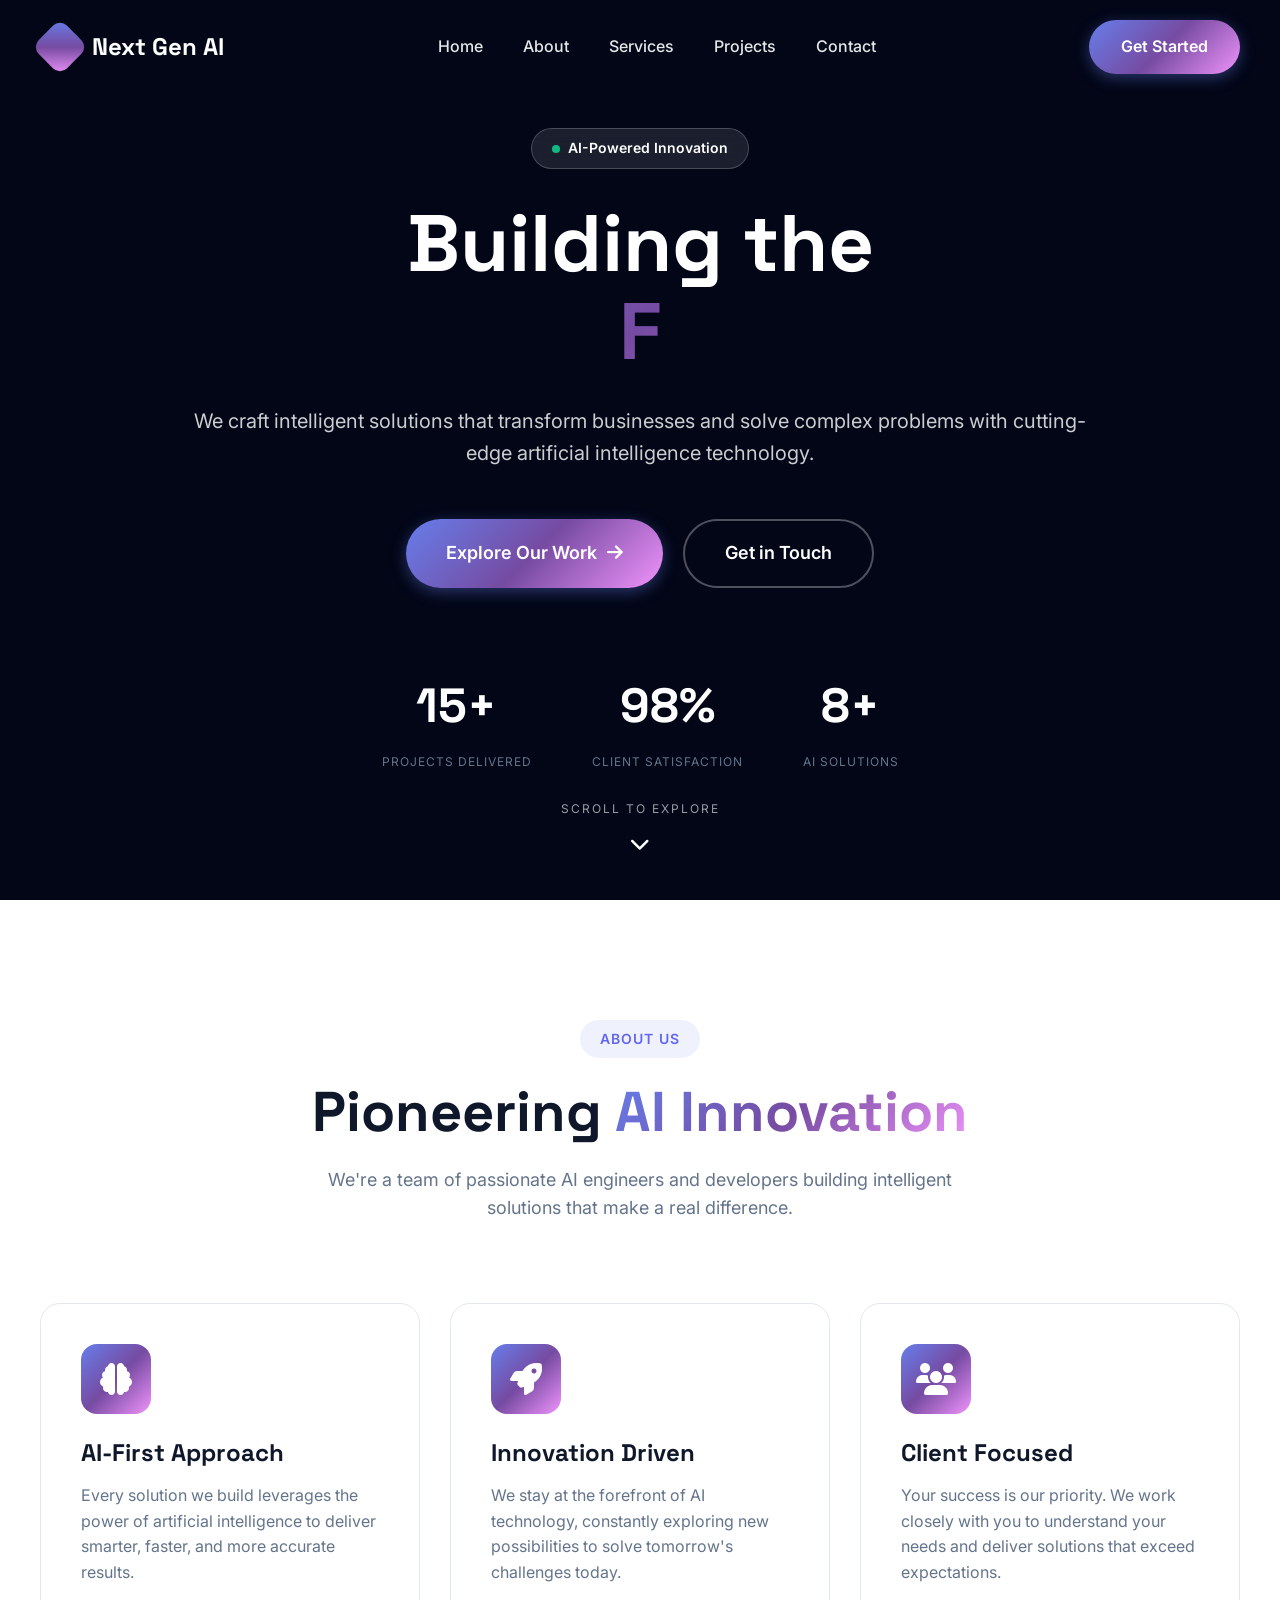
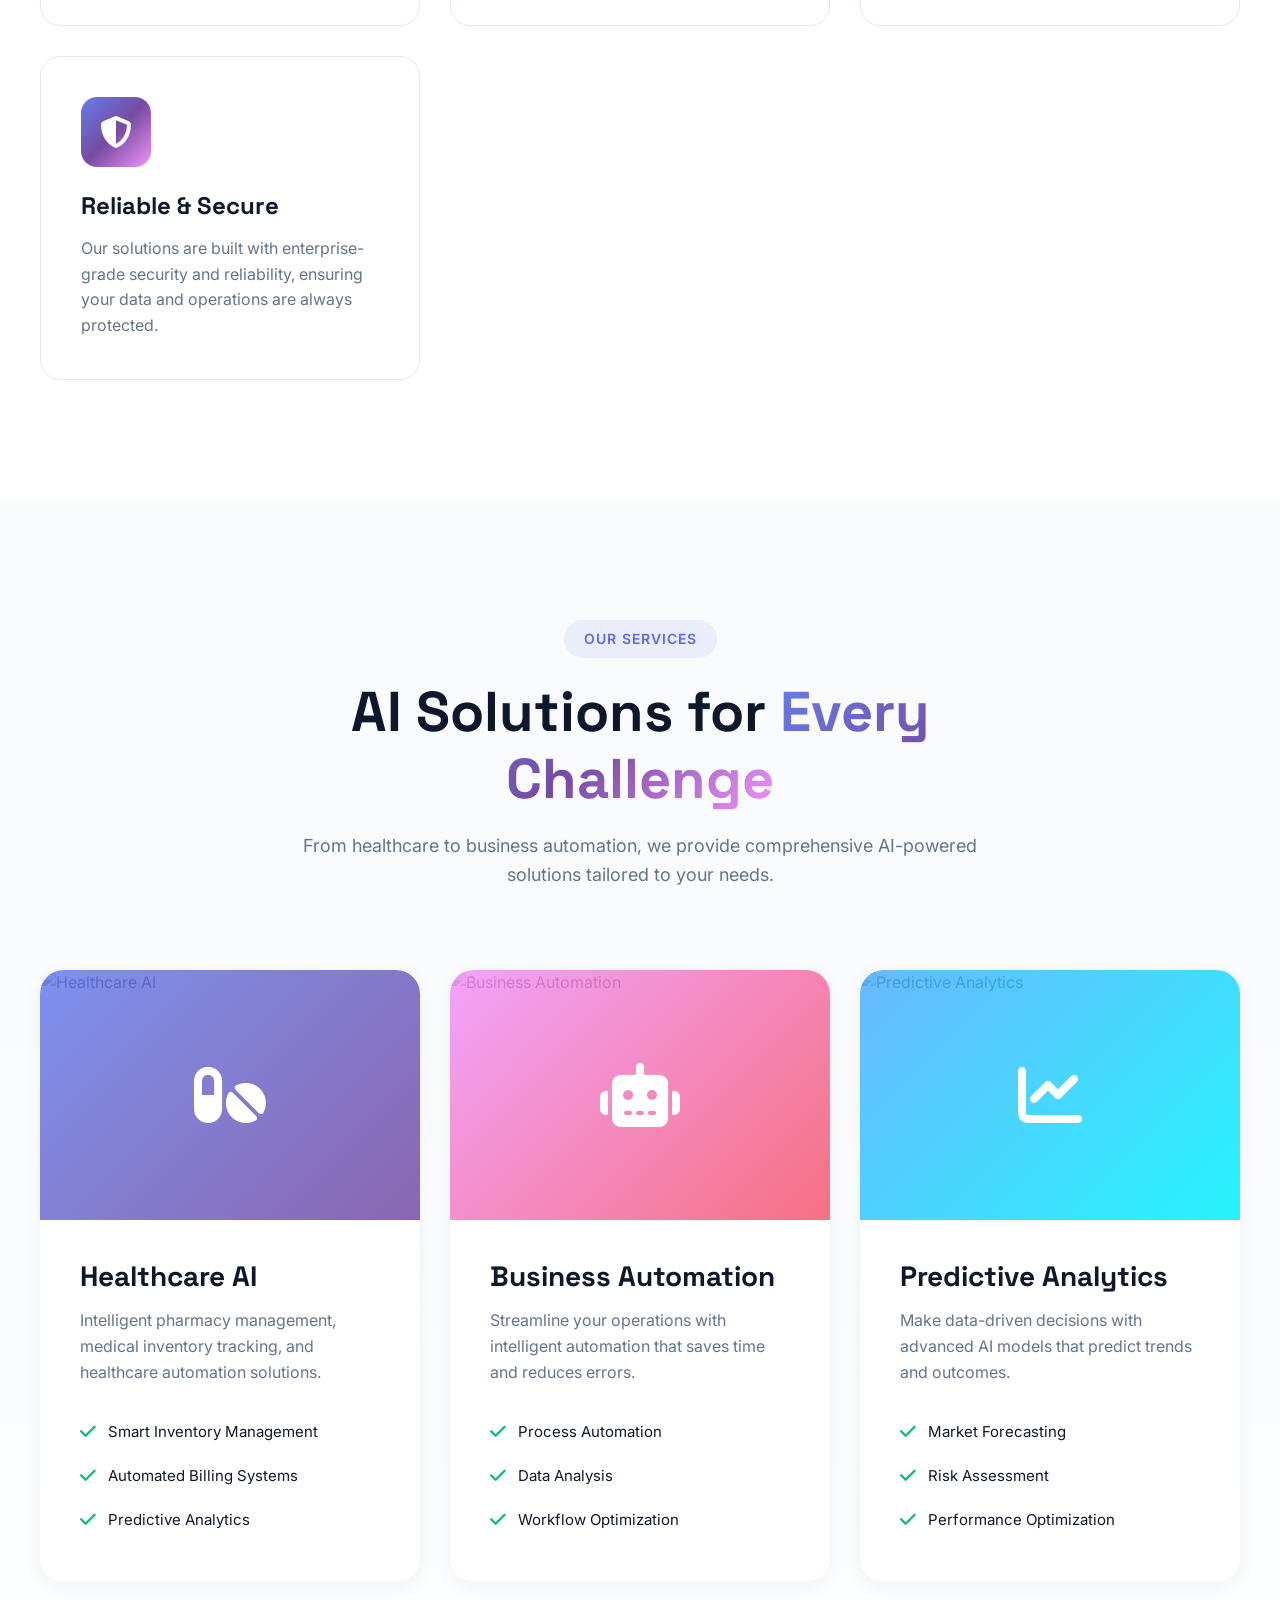
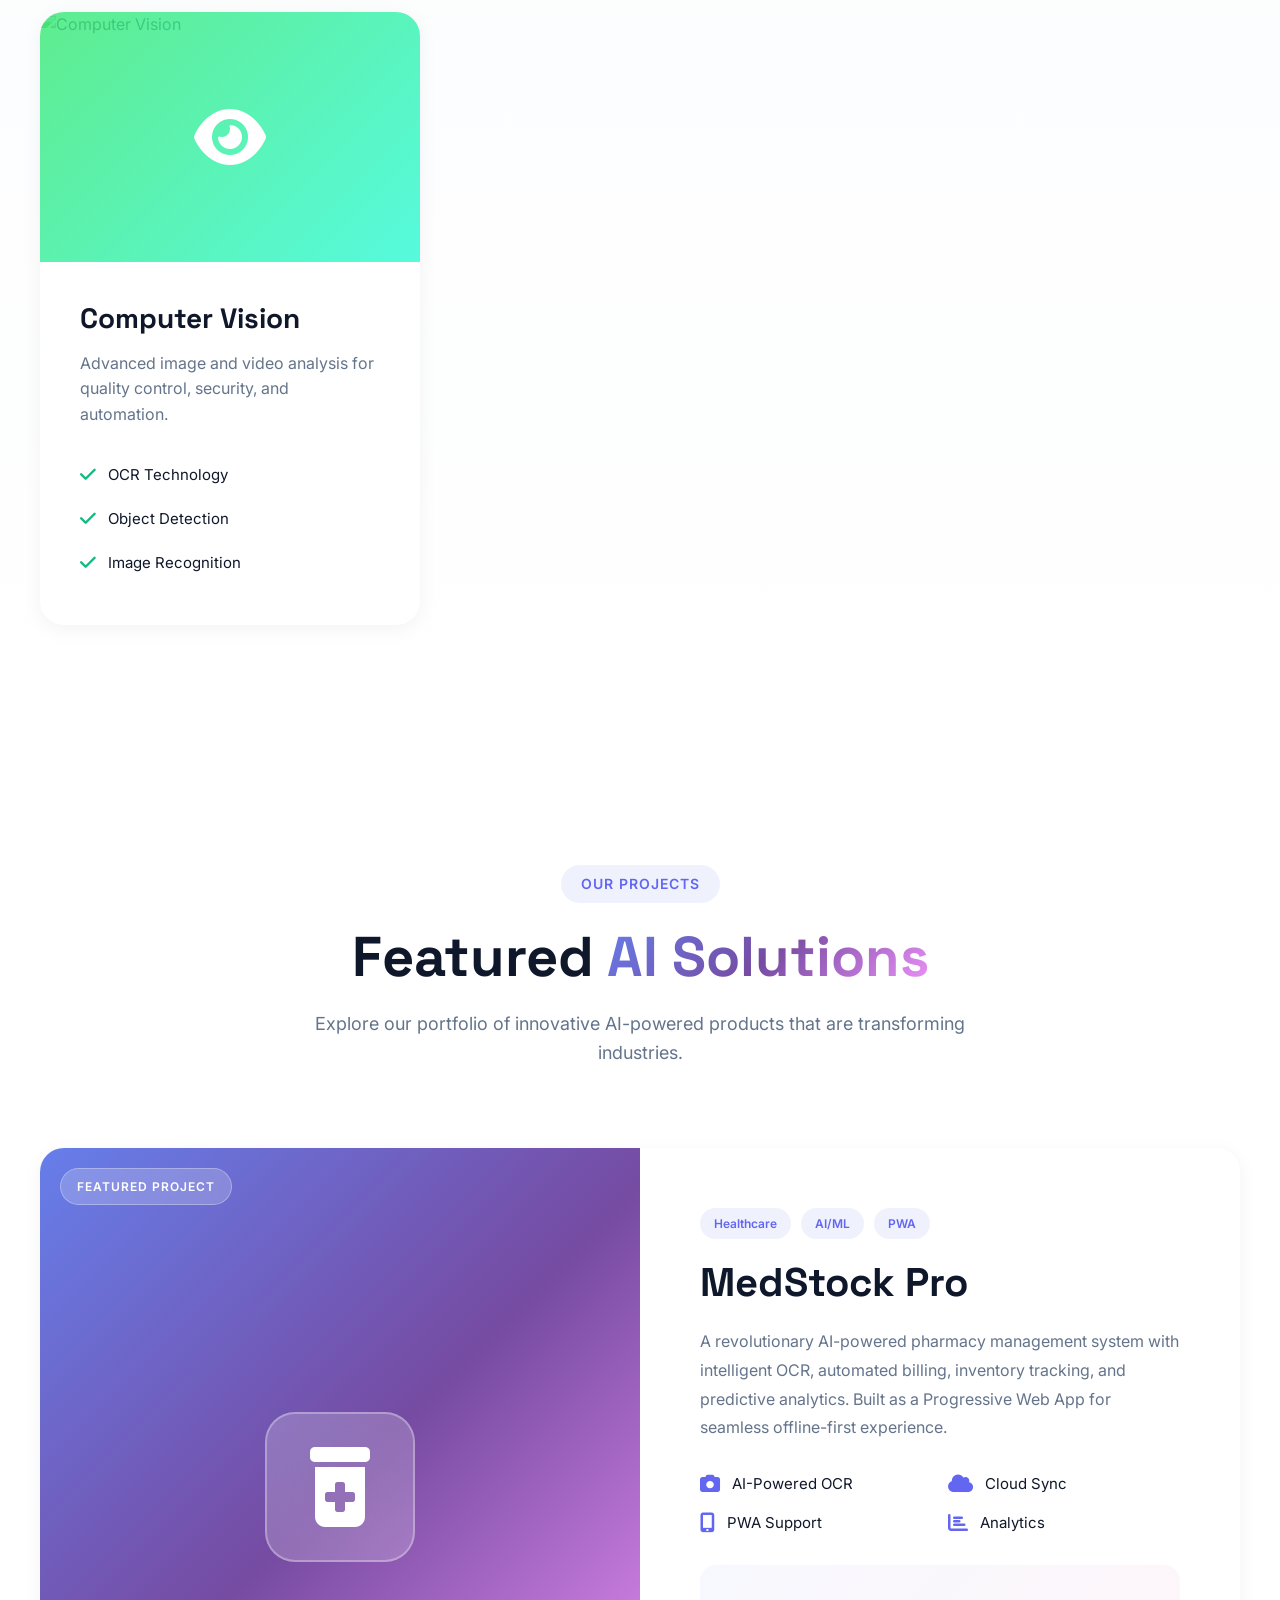
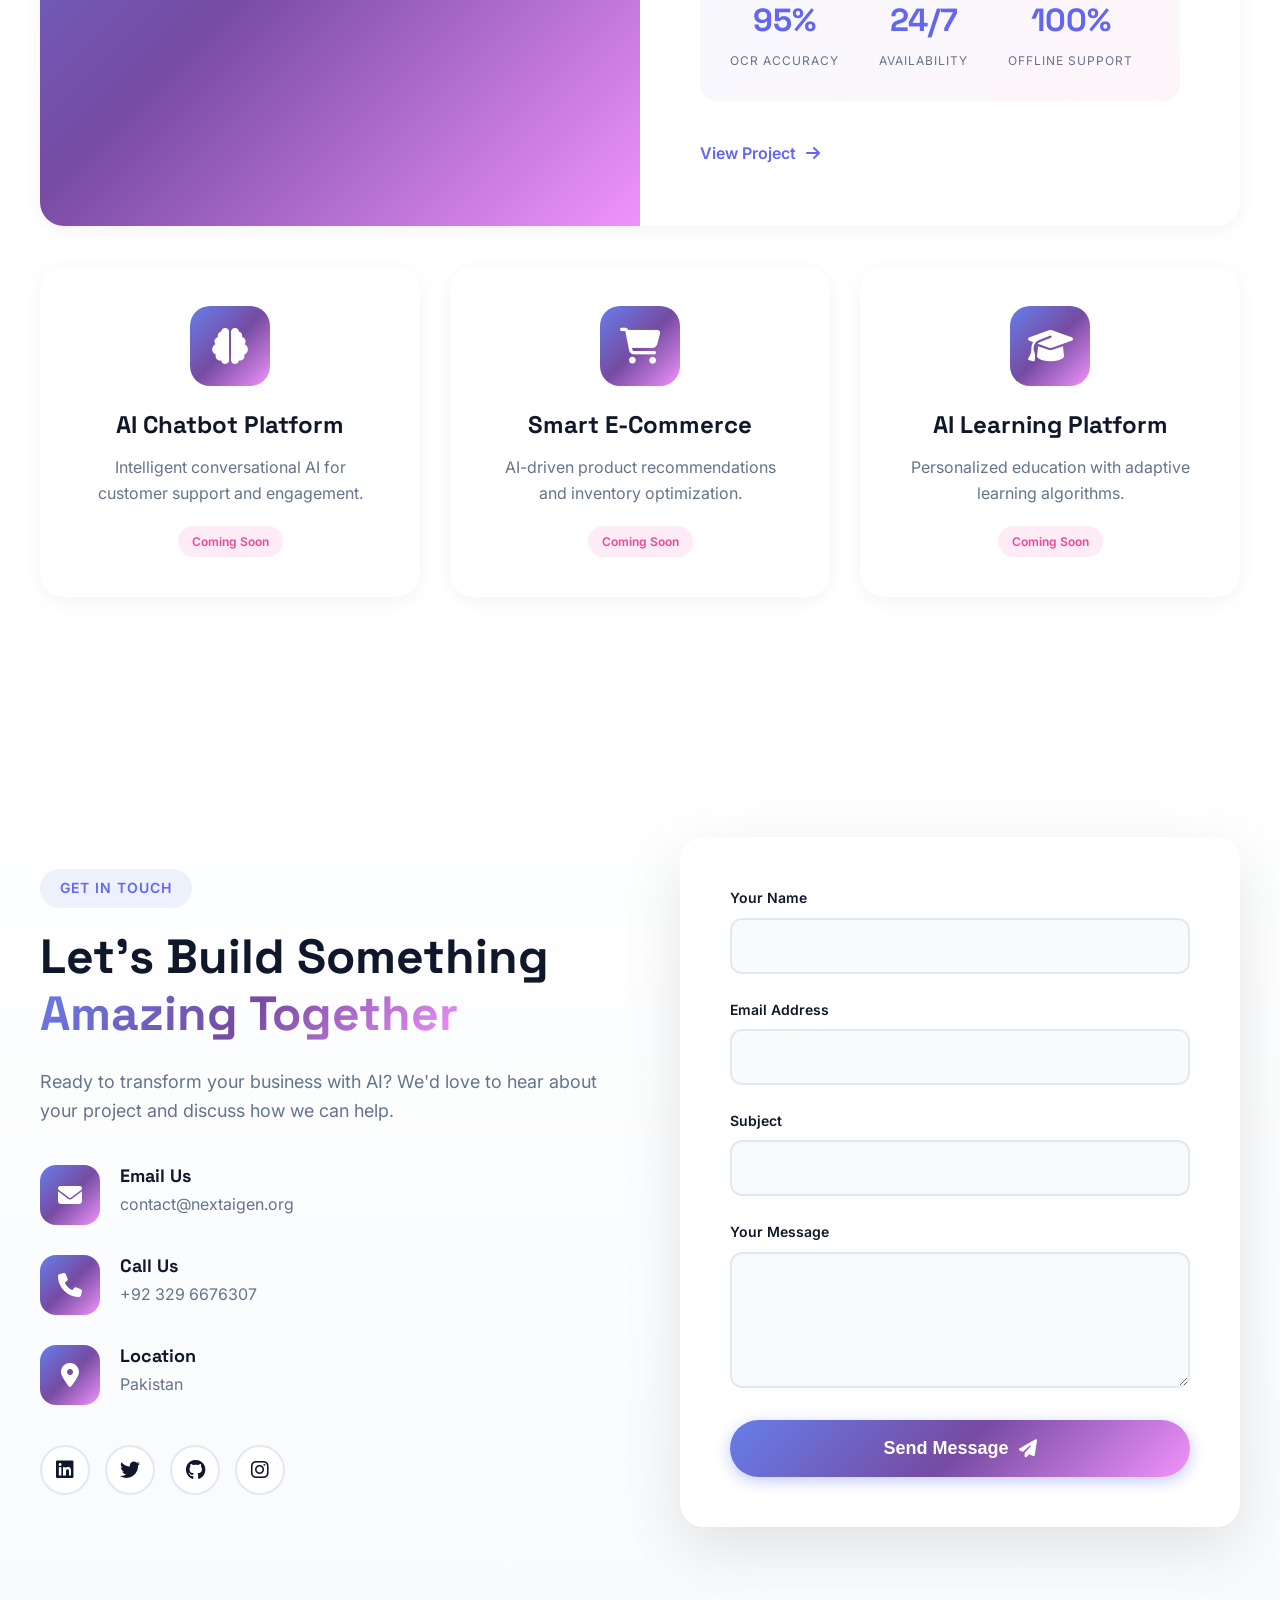
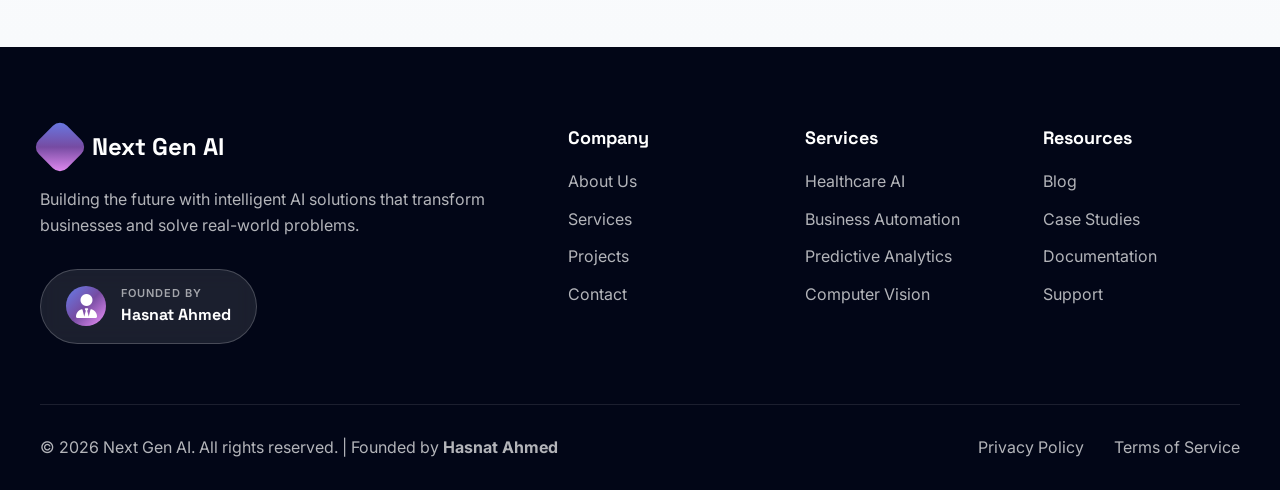
==== commit 227860f0: "Update contact email to contact@nextaigen.org" ====
--- a/index.html
+++ b/index.html
@@ -356,7 +356,7 @@
                             </div>
                             <div class="info-content">
                                 <h4>Email Us</h4>
-                                <p>contact@nextgenai.com</p>
+                                <p>contact@nextaigen.org</p>
                             </div>
                         </div>
                         <div class="info-item">
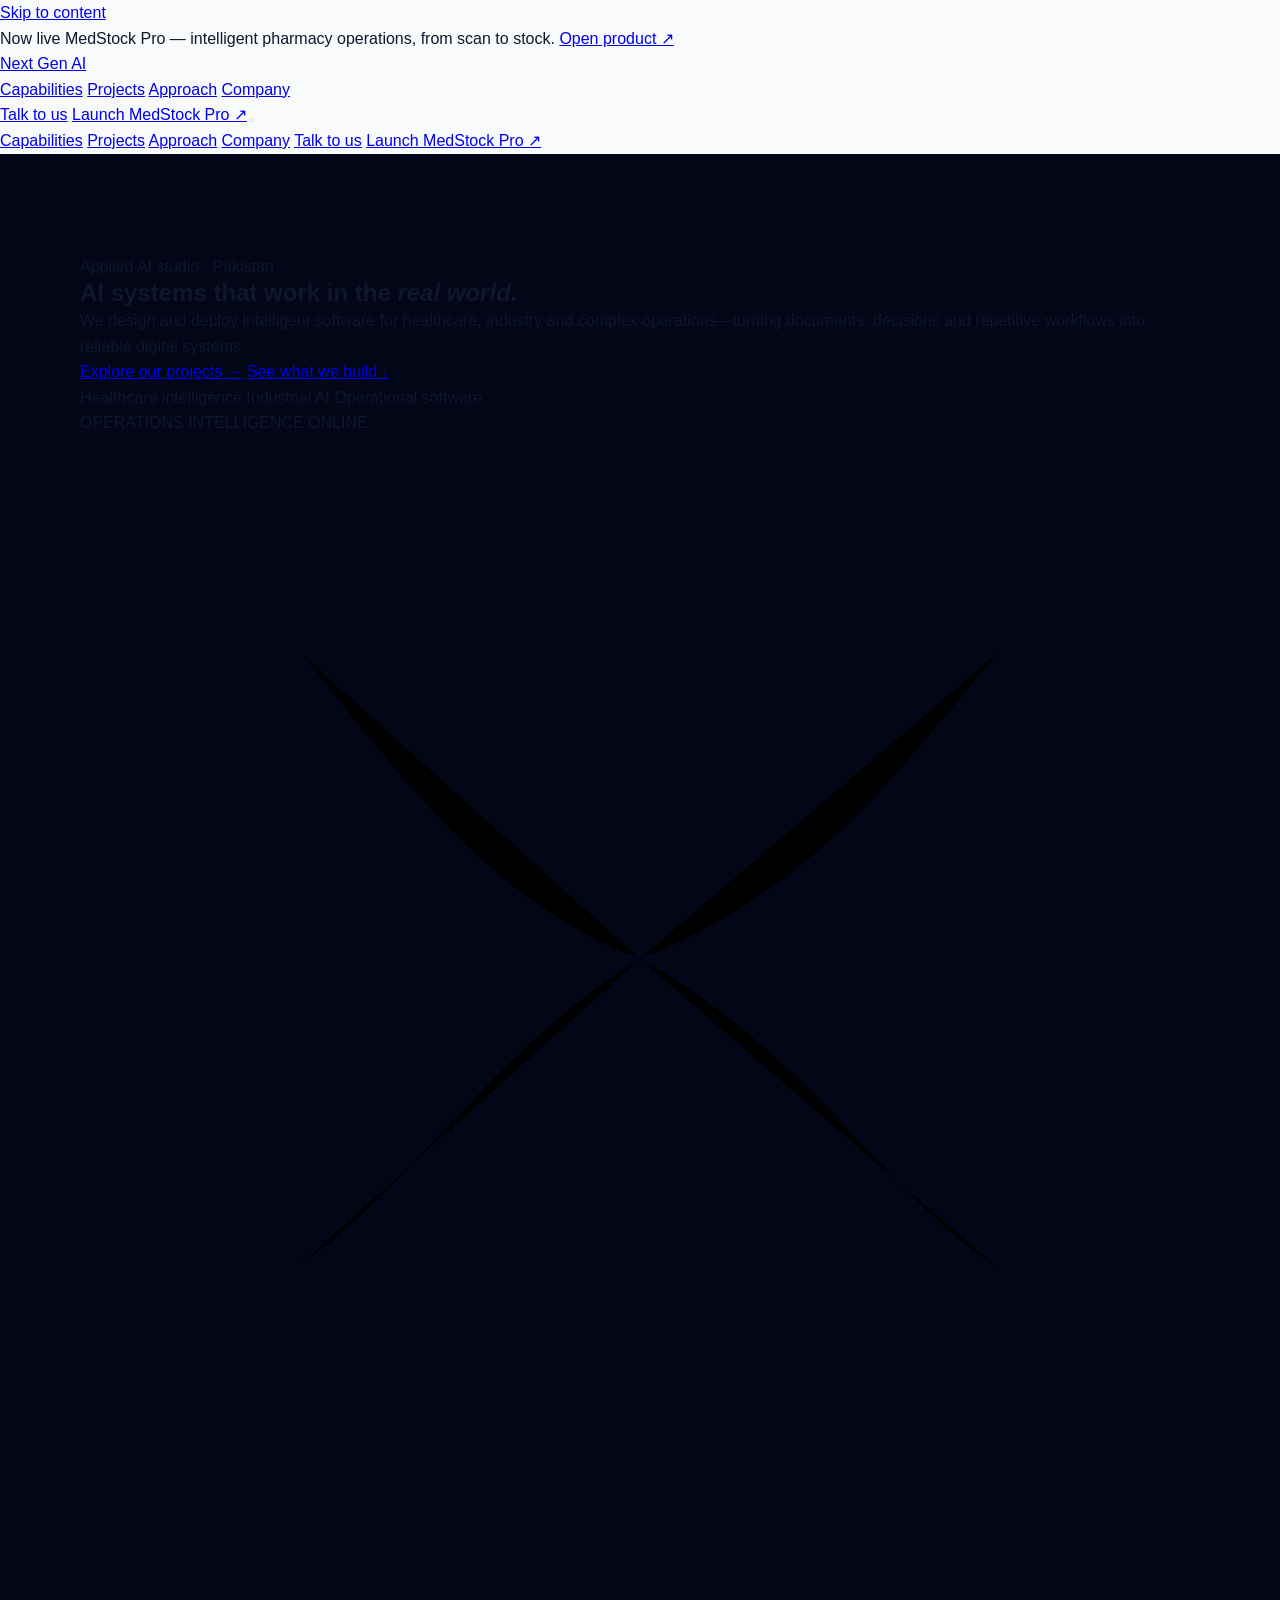
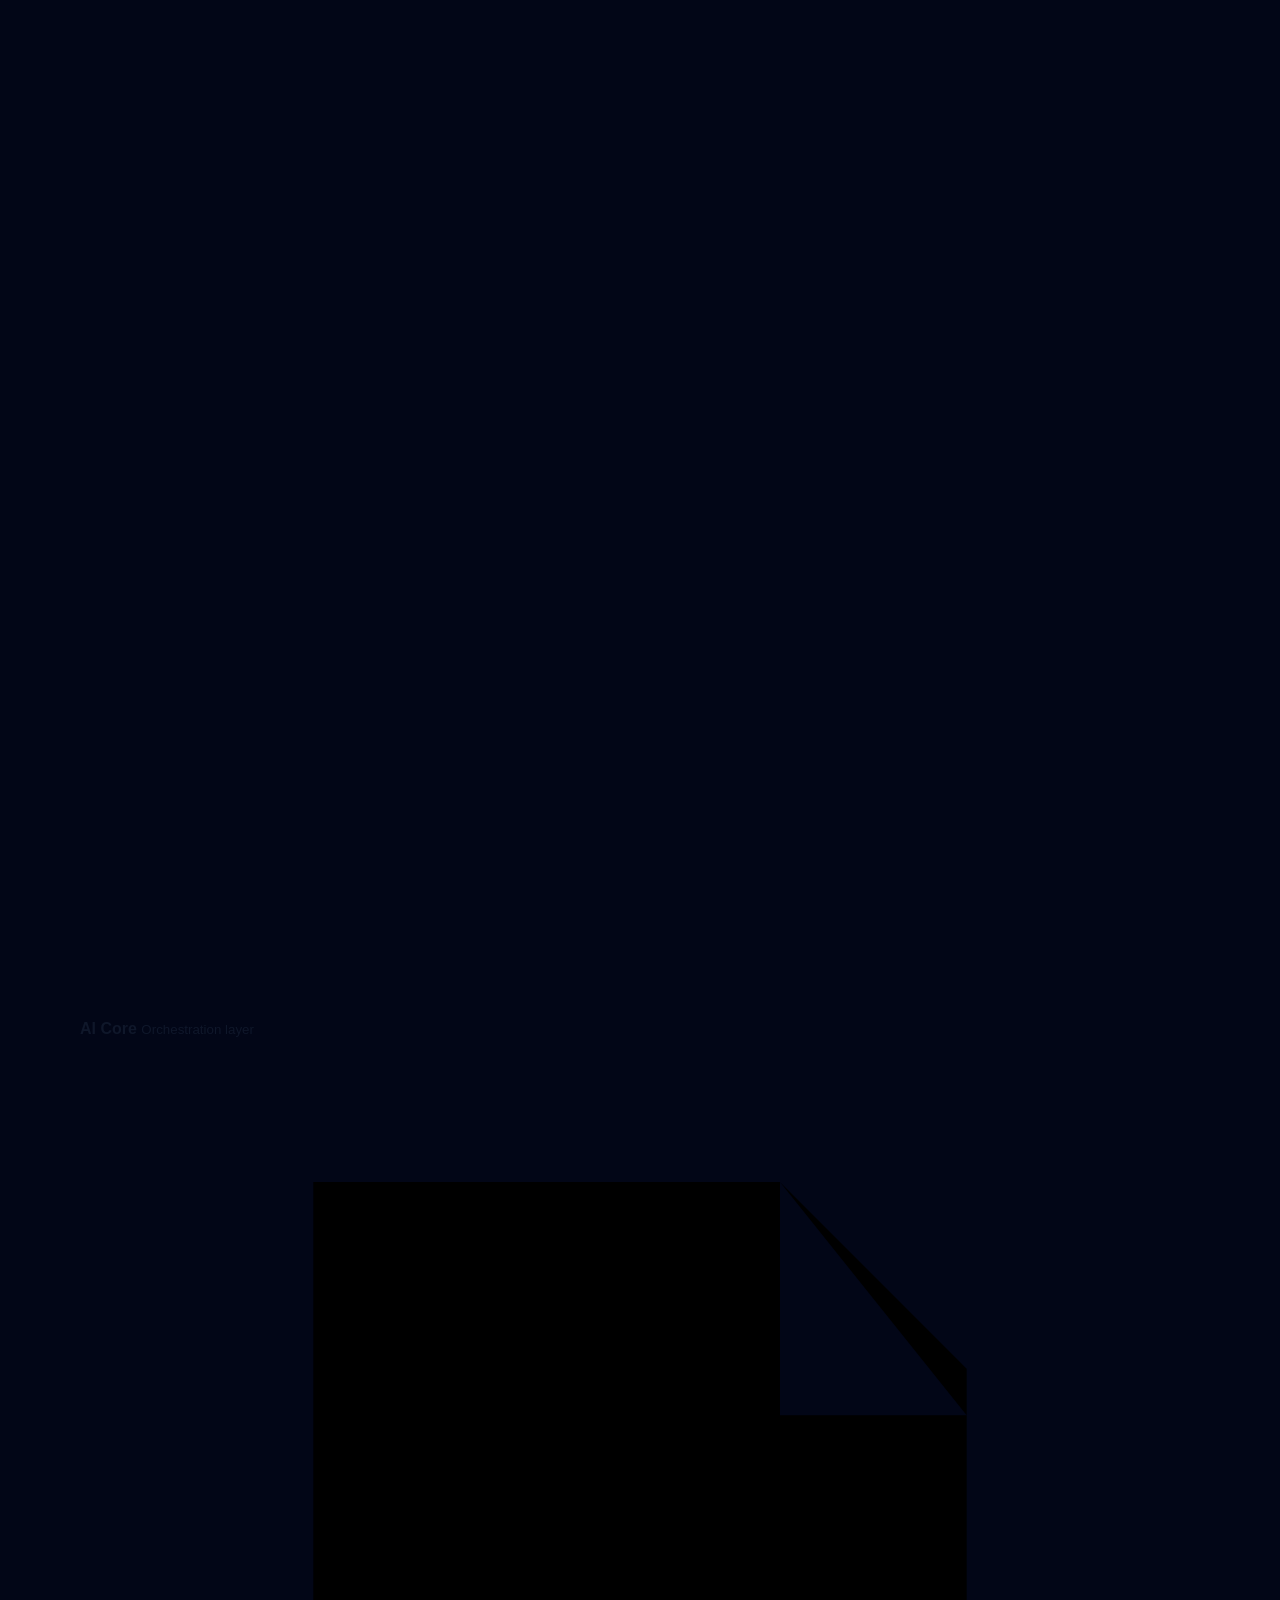
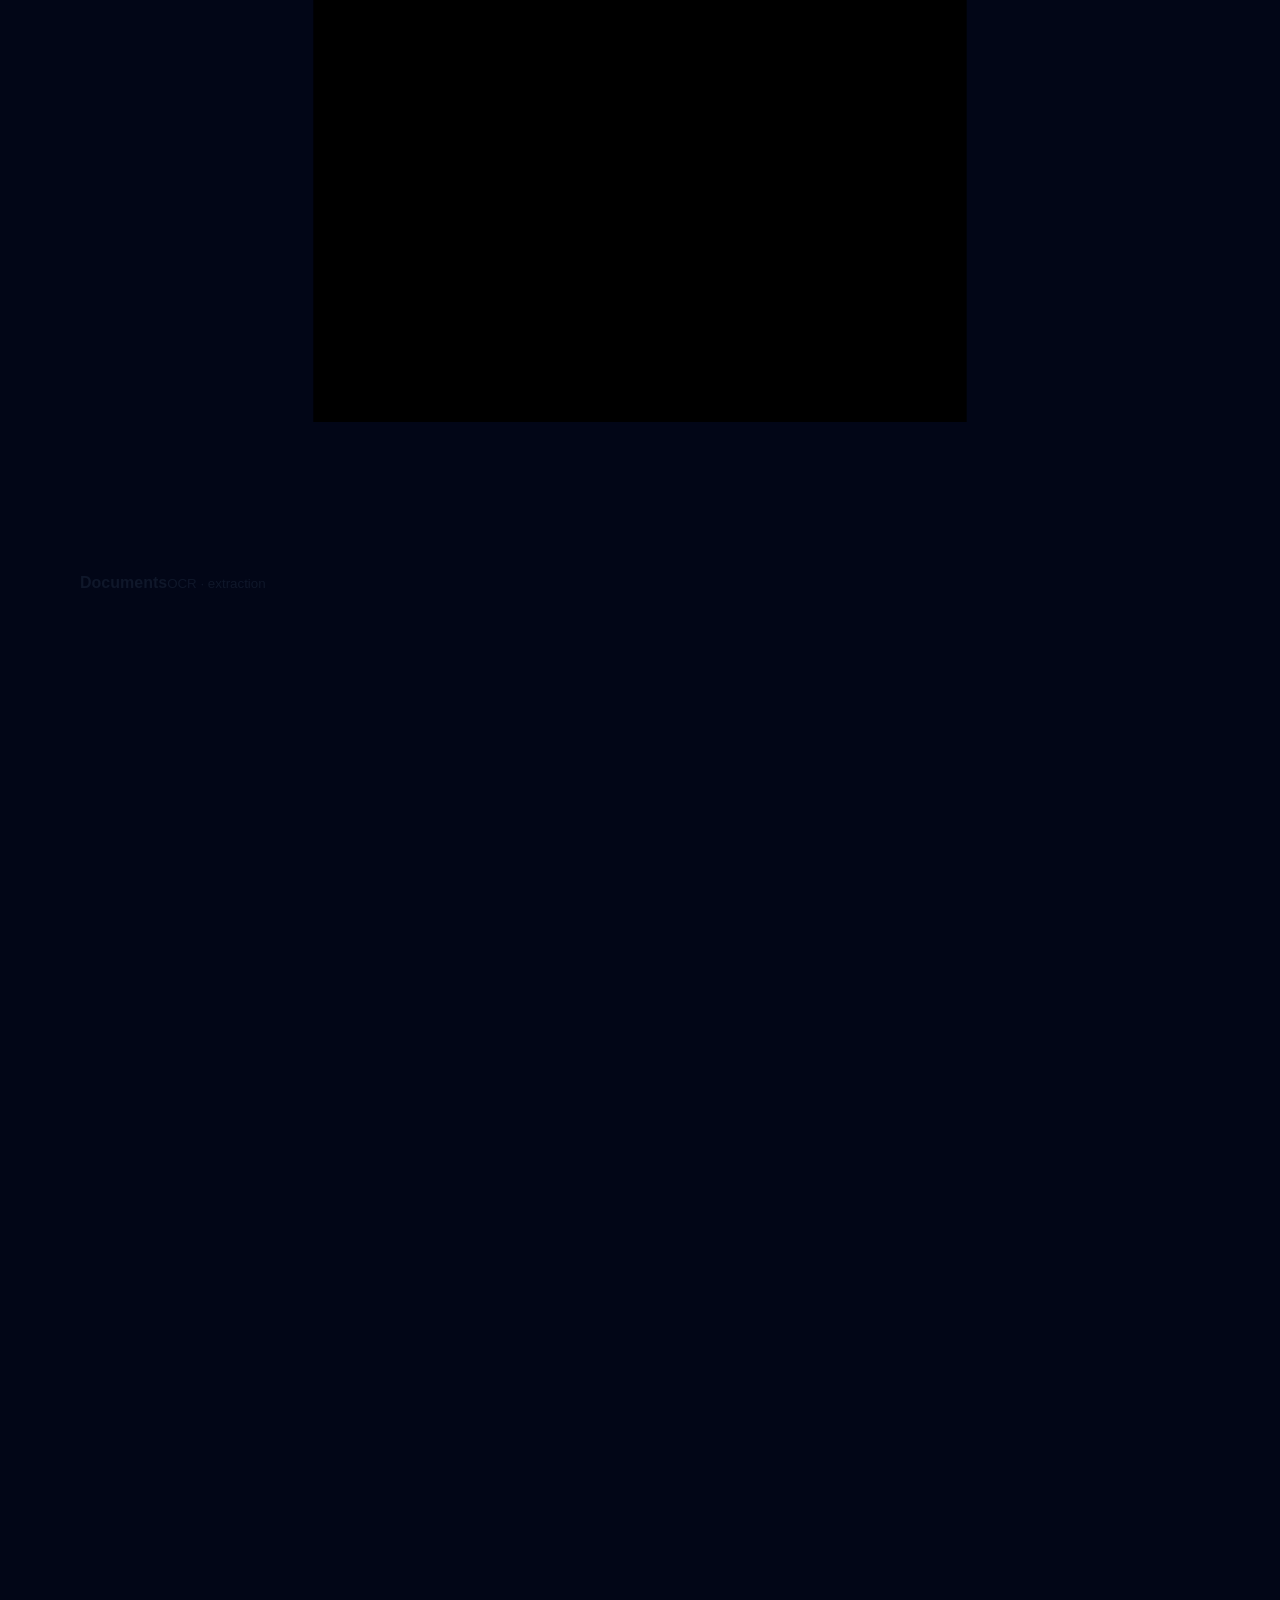
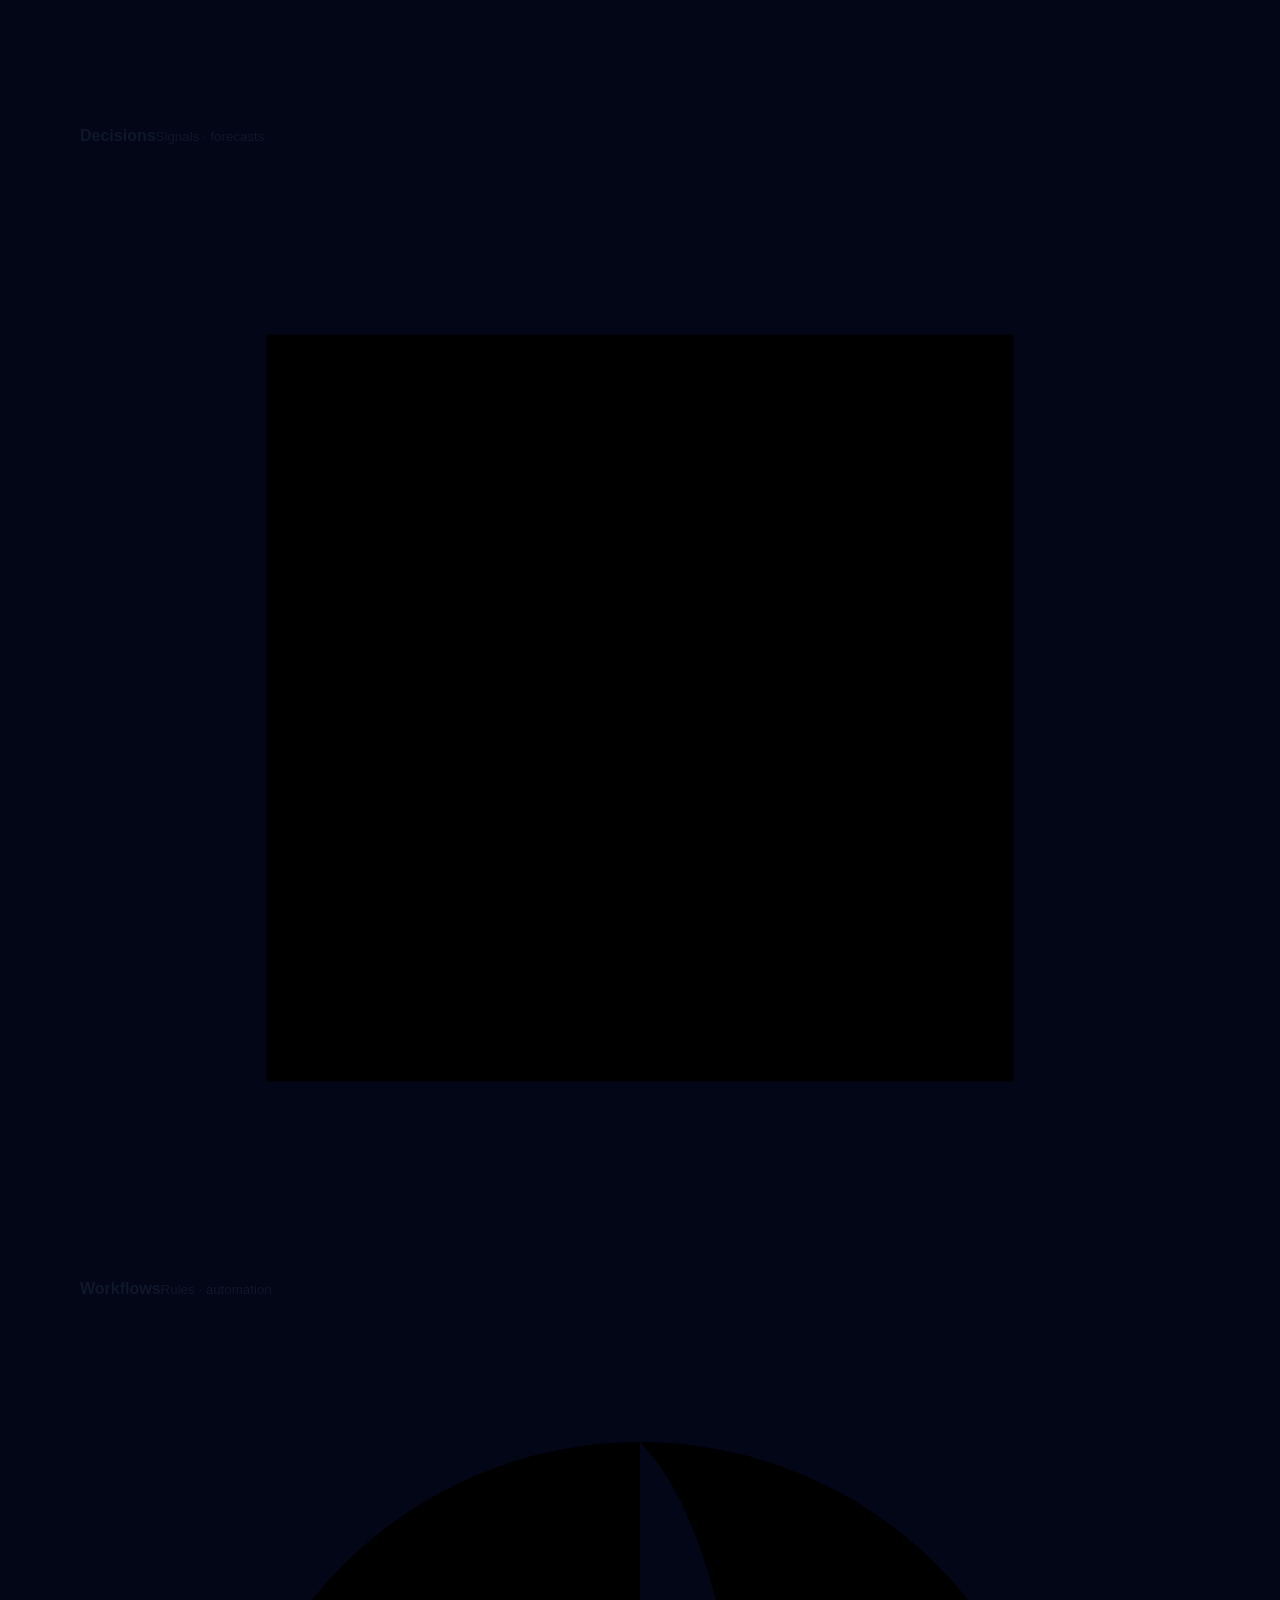
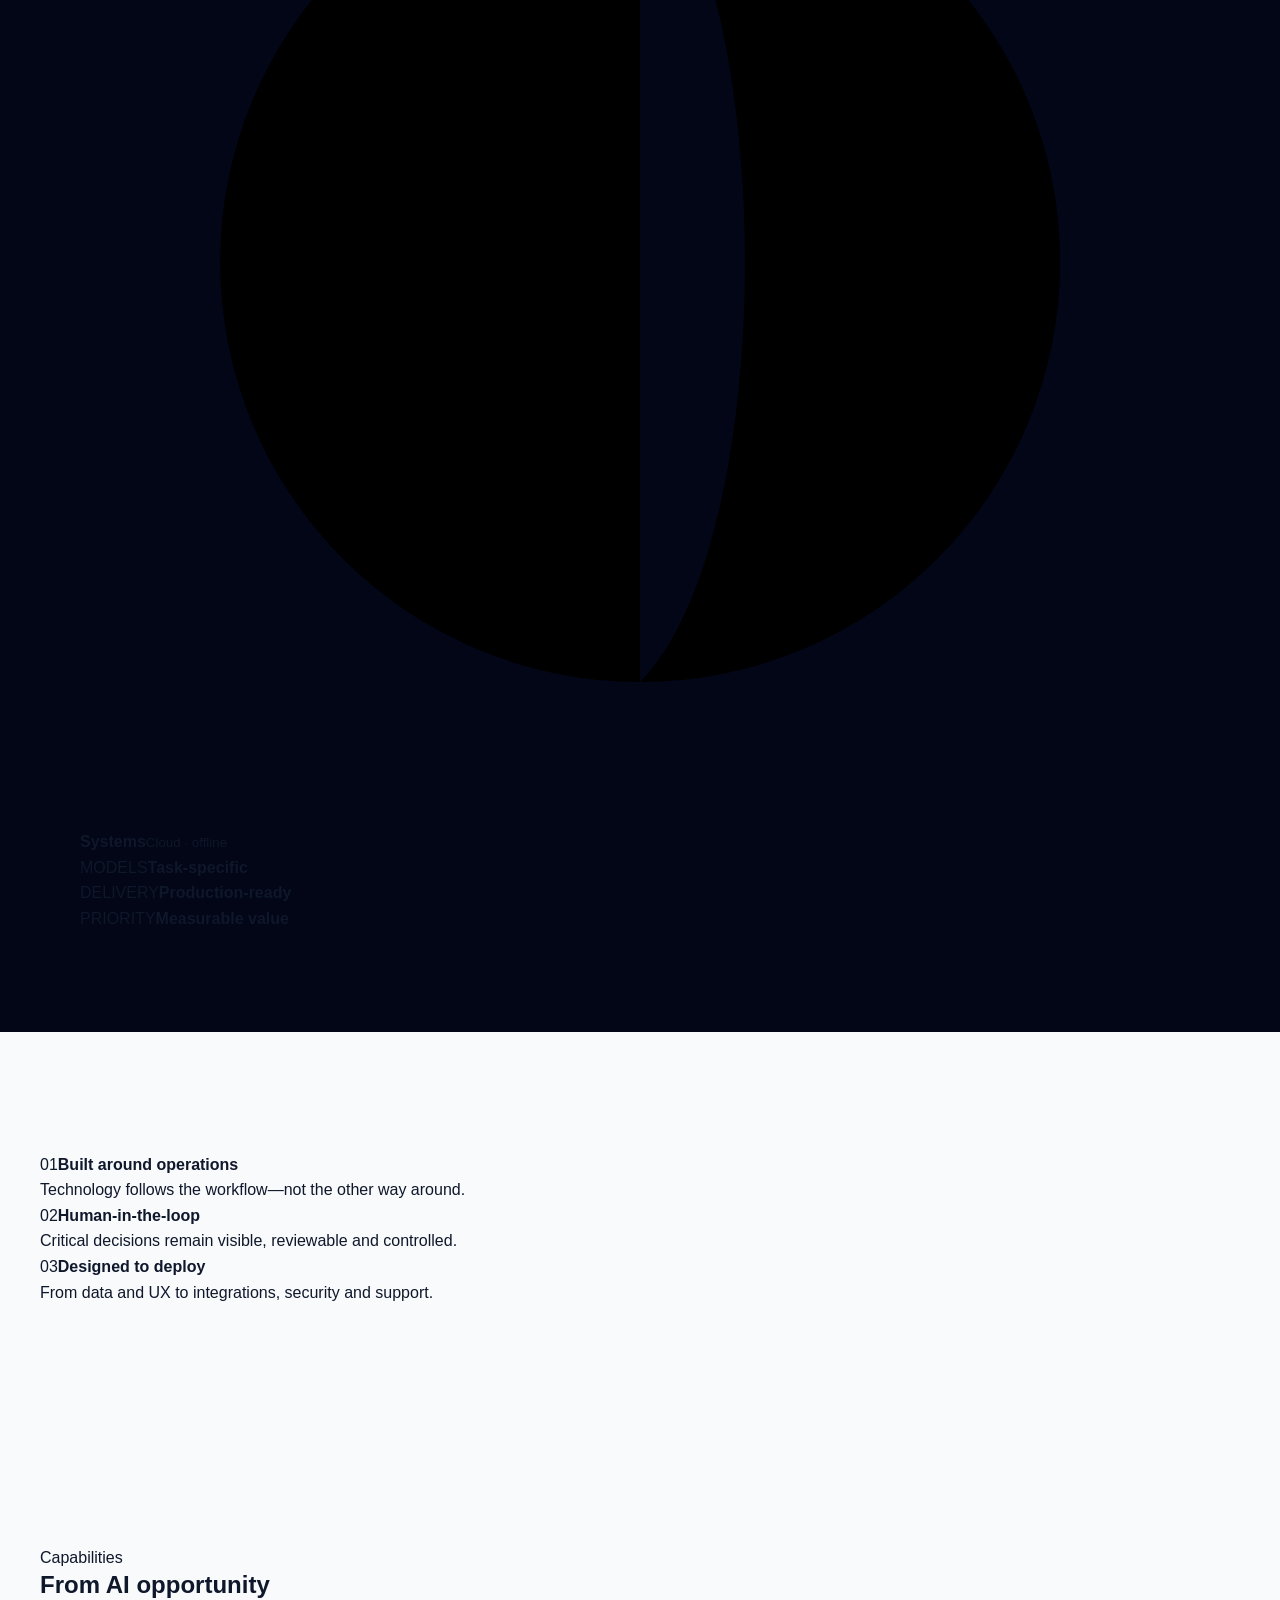
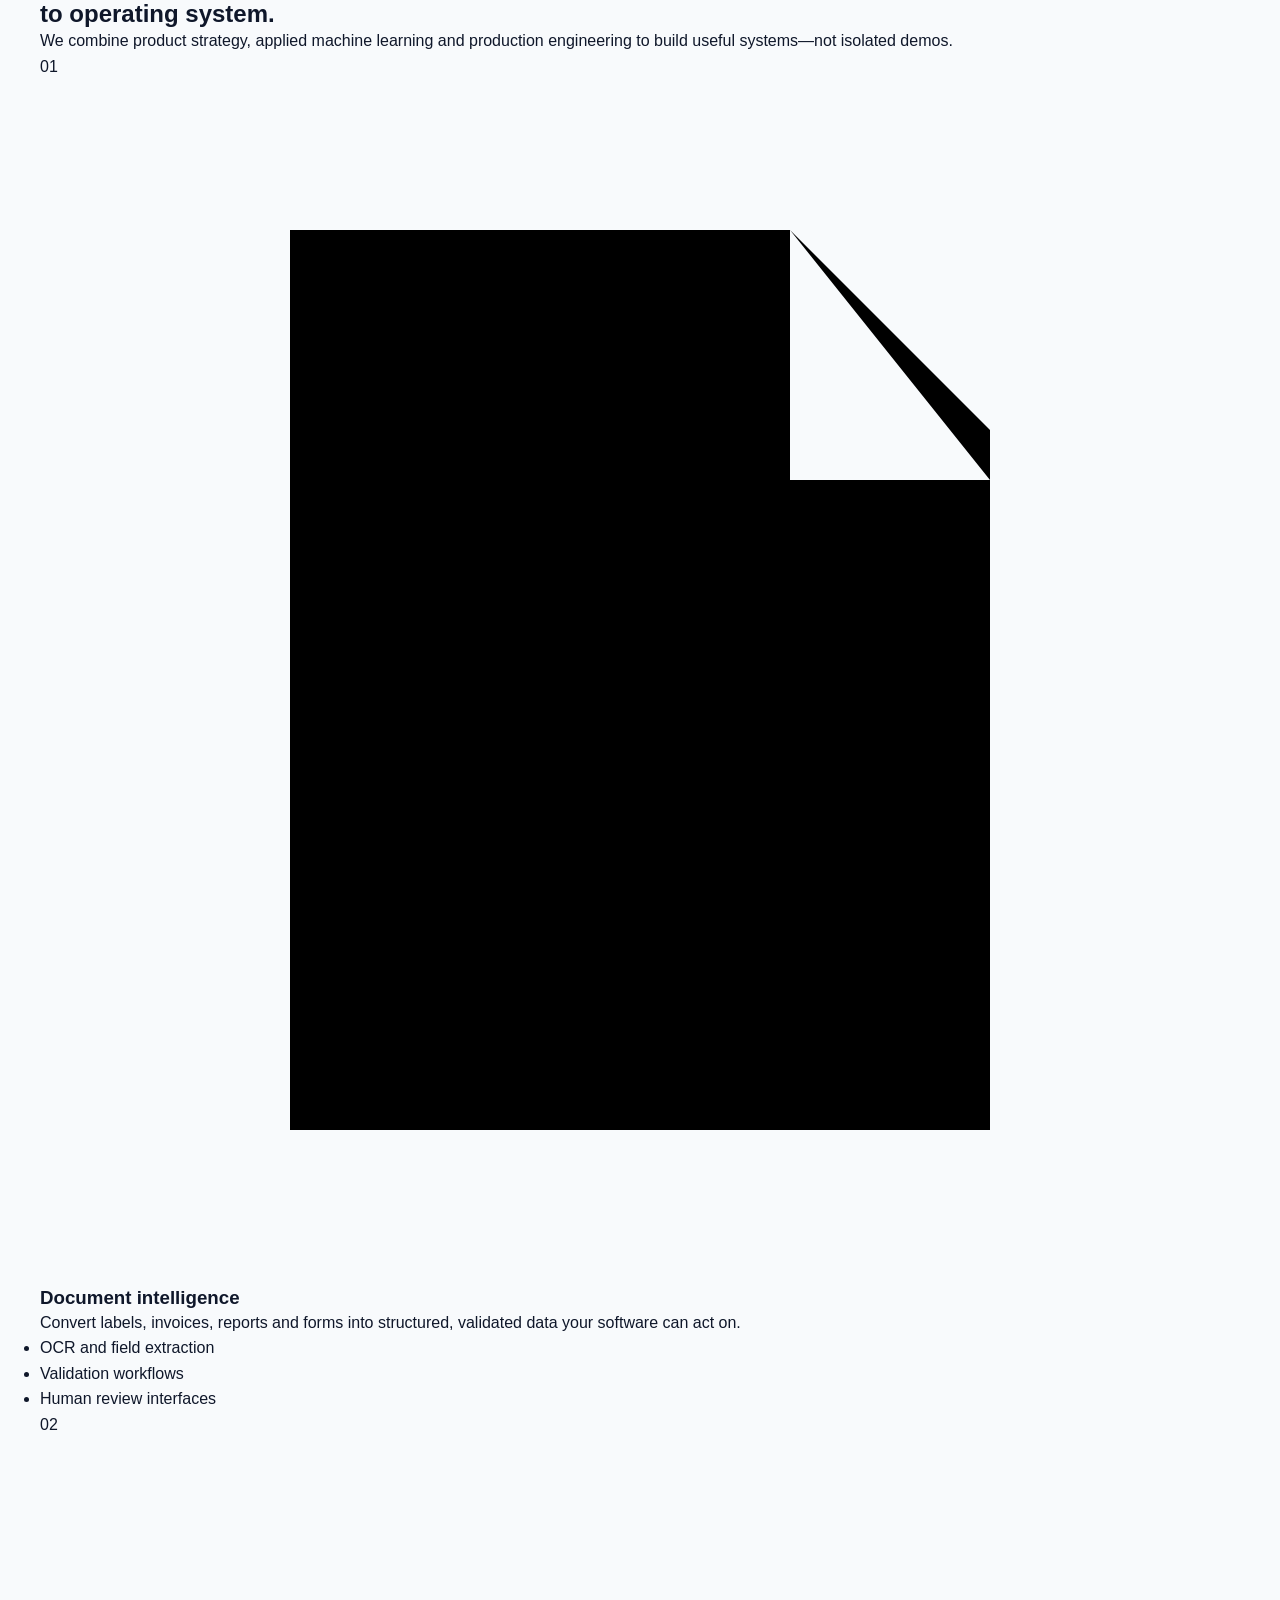
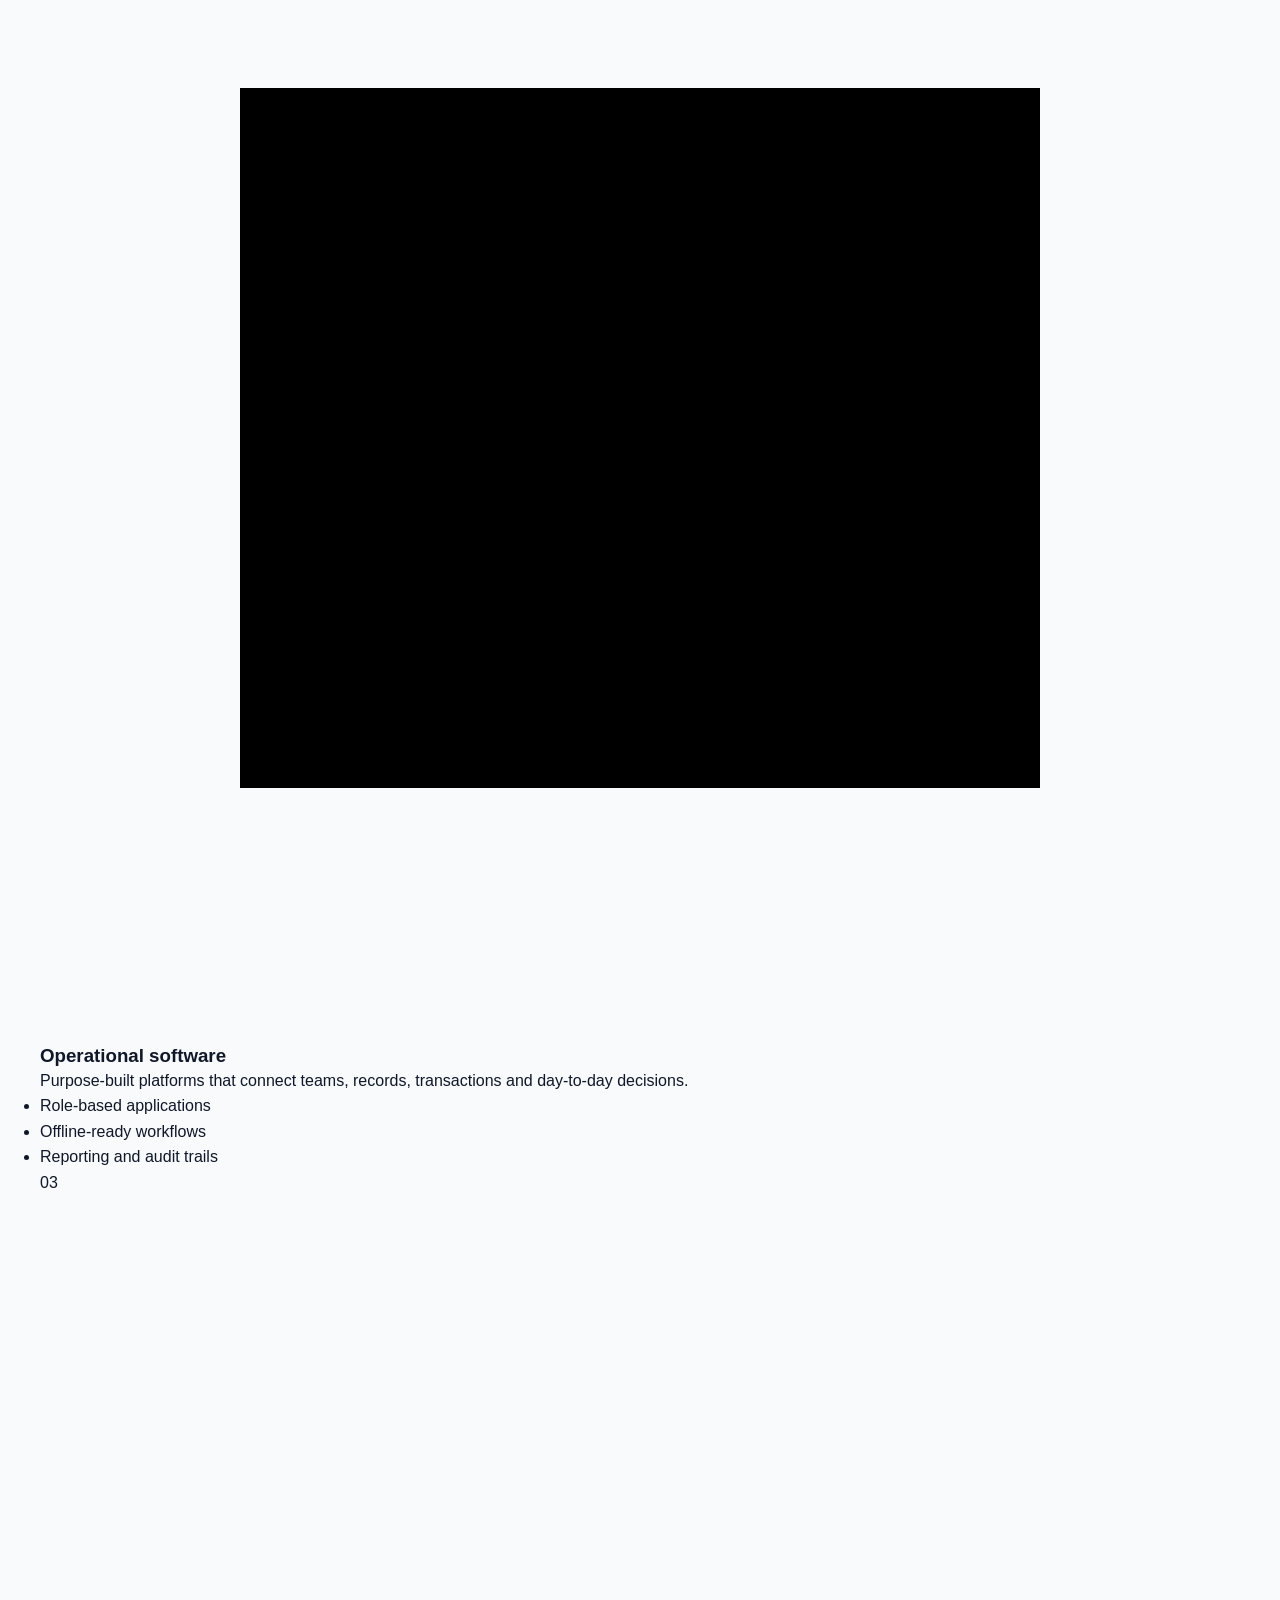
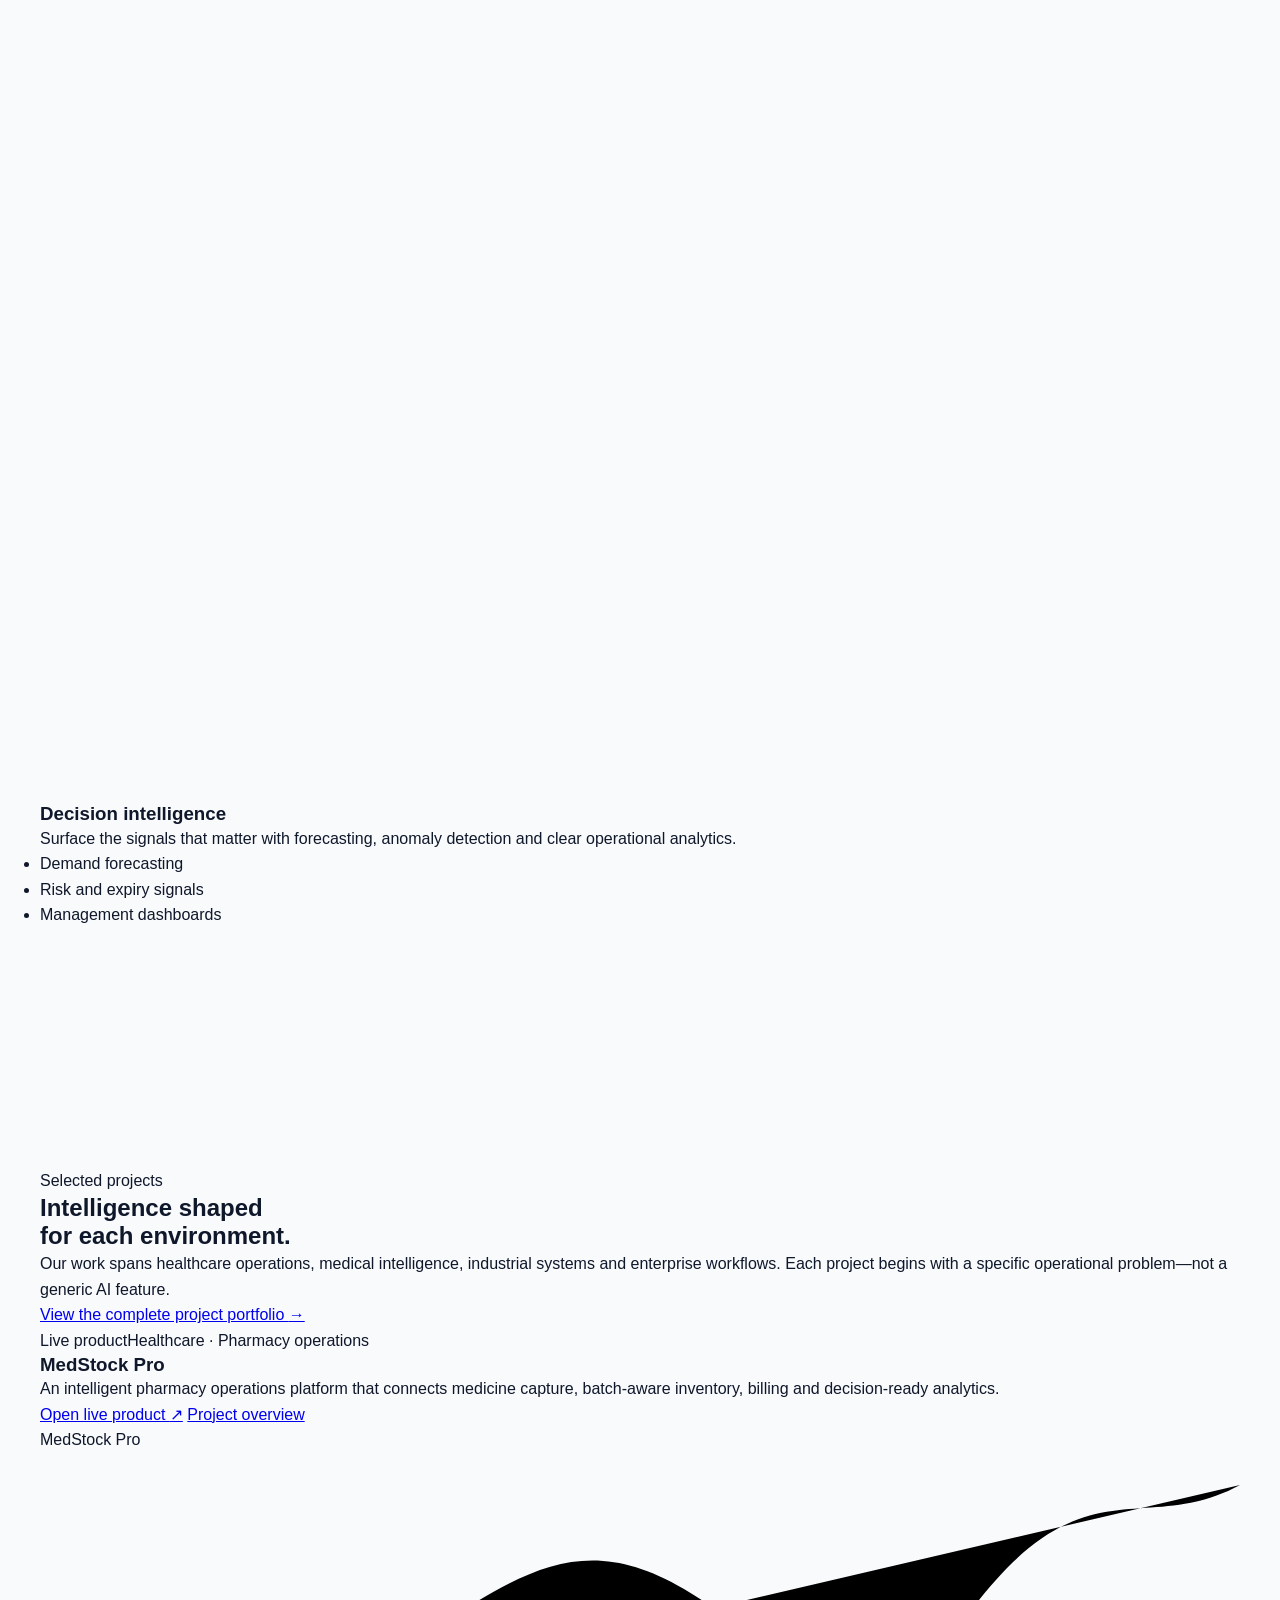
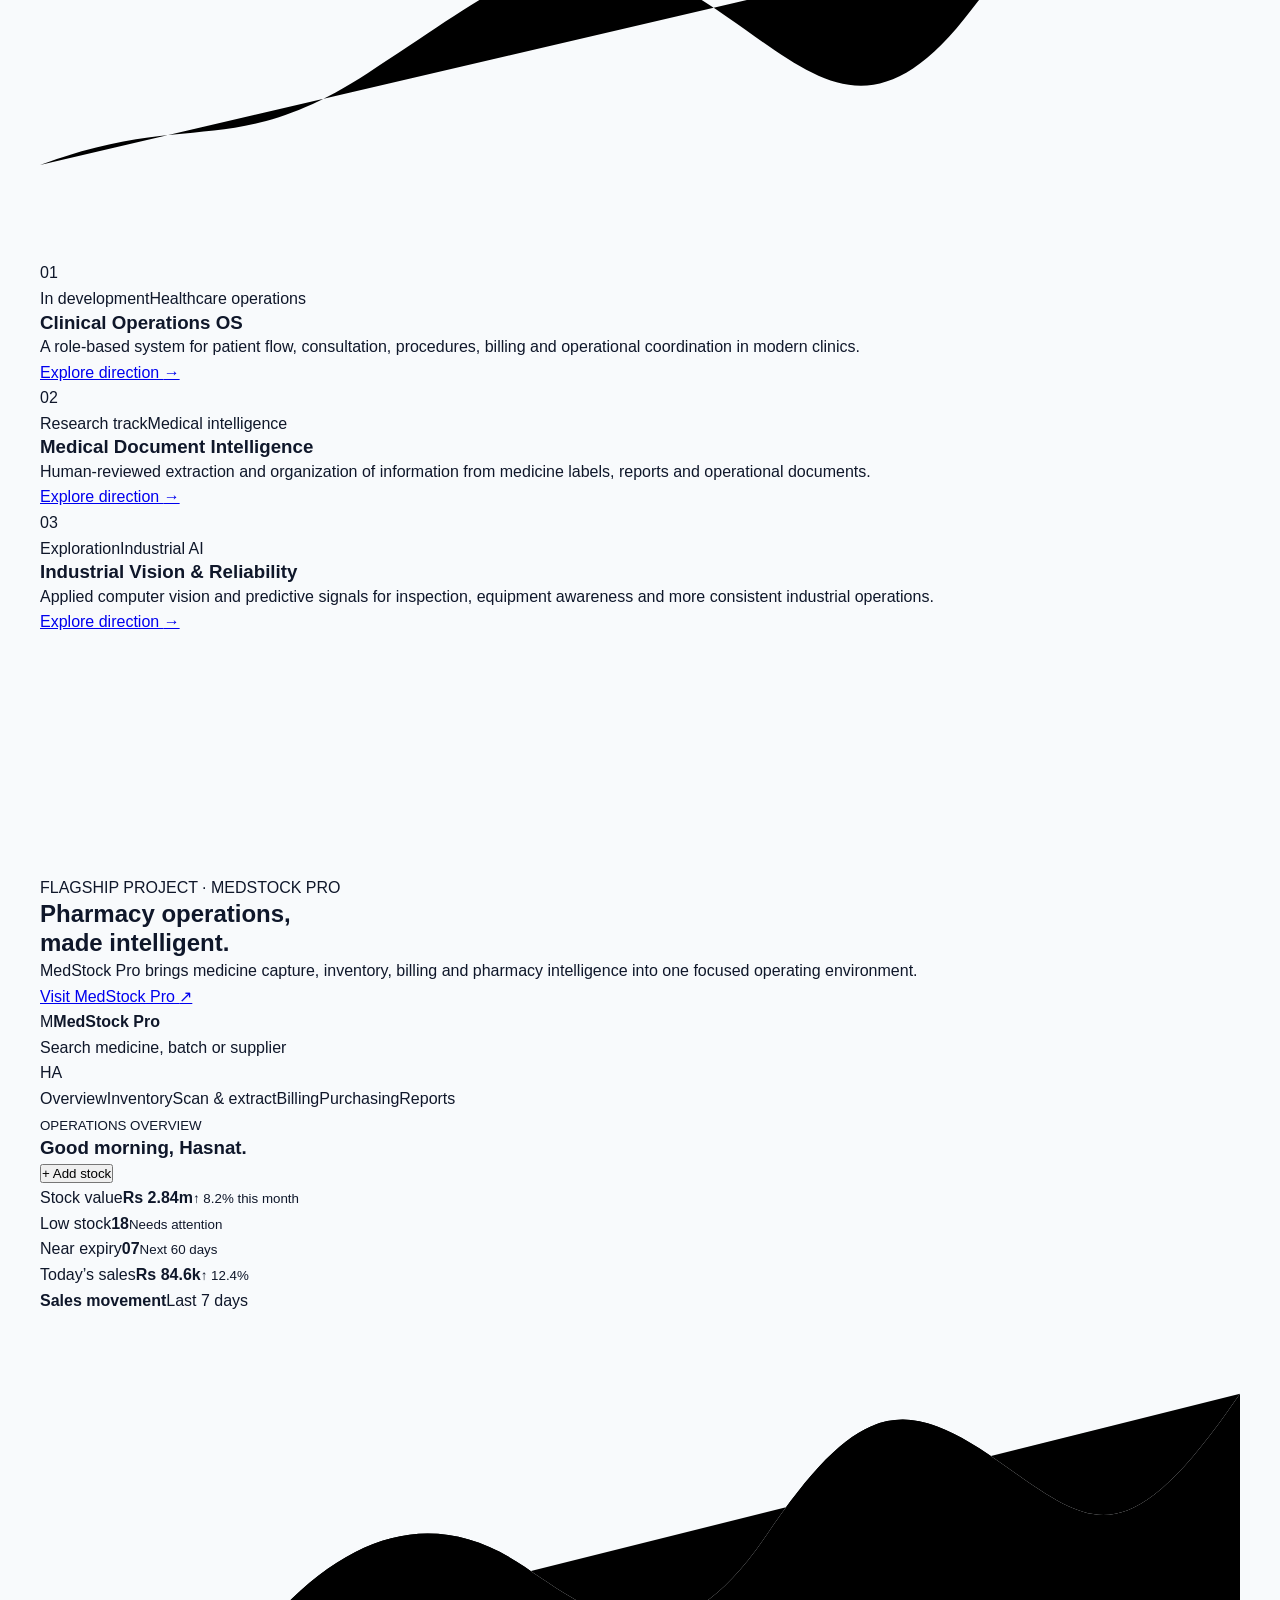
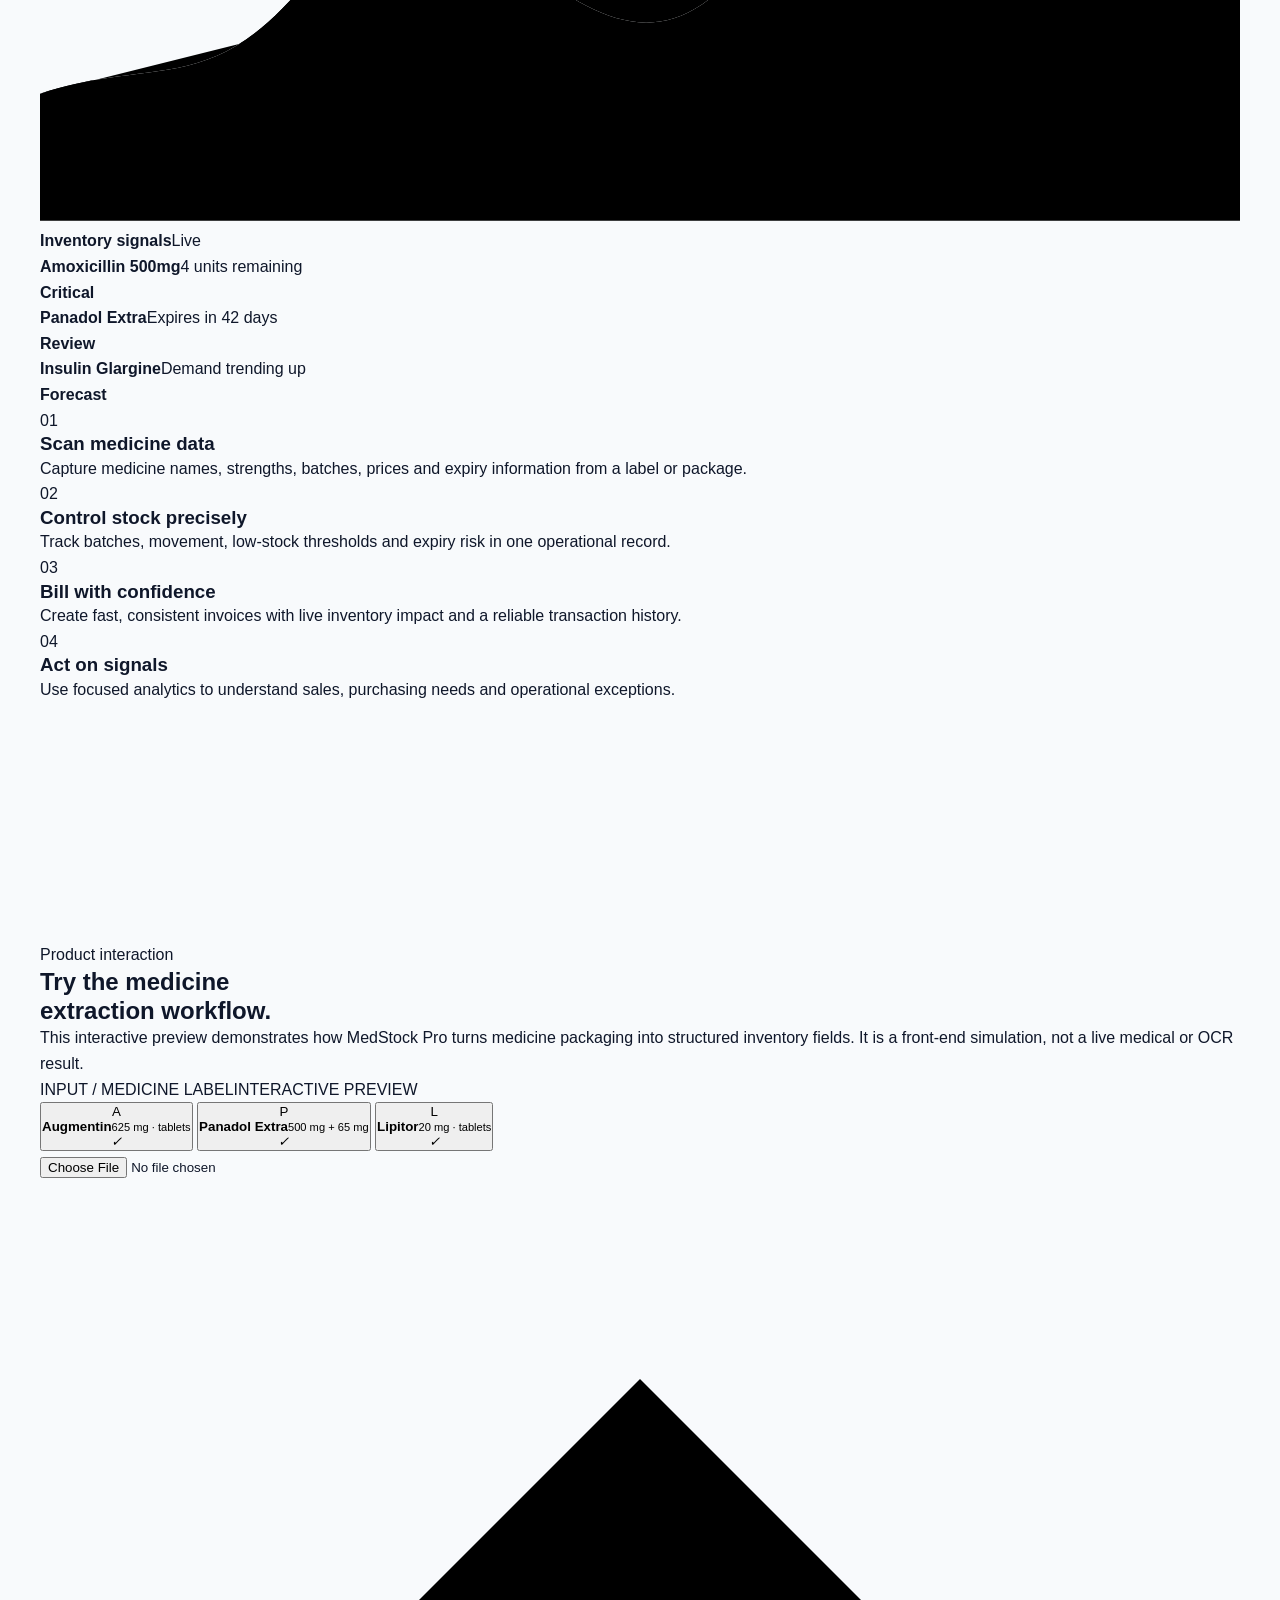
==== commit 9a360e72: "Update index.html" ====
--- a/index.html
+++ b/index.html
@@ -1,486 +1,425 @@
 <!DOCTYPE html>
 <html lang="en">
 <head>
-    <meta charset="UTF-8">
-    <meta name="viewport" content="width=device-width, initial-scale=1.0">
-    <title>Next Gen AI - AI-Powered Solutions for Tomorrow's Problems</title>
-    <meta name="description" content="Next Gen AI provides cutting-edge AI-powered solutions including MedStock Pro and more innovative products">
-    
-    <!-- Fonts -->
-    <link rel="preconnect" href="https://fonts.googleapis.com">
-    <link rel="preconnect" href="https://fonts.gstatic.com" crossorigin>
-    <link href="https://fonts.googleapis.com/css2?family=Inter:wght@300;400;500;600;700;800;900&family=Space+Grotesk:wght@400;500;600;700&display=swap" rel="stylesheet">
-    
-    <!-- Icons -->
-    <link rel="stylesheet" href="https://cdnjs.cloudflare.com/ajax/libs/font-awesome/6.4.0/css/all.min.css">
-    
-    <!-- Styles -->
-    <link rel="stylesheet" href="styles.css">
+  <meta charset="UTF-8">
+  <meta name="viewport" content="width=device-width, initial-scale=1.0">
+  <meta name="theme-color" content="#0a0d12">
+  <meta name="description" content="Next Gen AI designs and deploys production-ready AI systems for healthcare, operations, vision and business automation. Explore MedStock Pro, our intelligent pharmacy operations platform.">
+  <meta property="og:title" content="Next Gen AI — Applied intelligence for real operations">
+  <meta property="og:description" content="AI systems designed around real workflows, measurable outcomes and reliable deployment.">
+  <meta property="og:type" content="website">
+  <title>Next Gen AI — Applied intelligence for real operations</title>
+  <link rel="stylesheet" href="styles.css">
 </head>
 <body>
-    <!-- Loading Screen -->
-    <div class="loader" id="loader">
-        <div class="loader-content">
-            <div class="loader-logo">
-                <div class="logo-cube">
-                    <div class="cube-face"></div>
-                    <div class="cube-face"></div>
-                    <div class="cube-face"></div>
+  <a class="skip-link" href="#main">Skip to content</a>
+
+  <div class="announcement" role="status">
+    <div class="announcement-inner">
+      <span class="announcement-label">Now live</span>
+      <span>MedStock Pro — intelligent pharmacy operations, from scan to stock.</span>
+      <a href="https://medstock.nextaigen.org/" target="_blank" rel="noopener noreferrer">Open product <span aria-hidden="true">↗</span></a>
+    </div>
+  </div>
+
+  <header class="site-header" id="siteHeader">
+    <div class="nav-shell">
+      <a class="brand" href="#home" aria-label="Next Gen AI home">
+        <span class="brand-mark" aria-hidden="true"><i></i><i></i><i></i></span>
+        <span>Next Gen AI</span>
+      </a>
+
+      <nav class="desktop-nav" aria-label="Primary navigation">
+        <a href="#capabilities">Capabilities</a>
+        <a href="projects.html">Projects</a>
+        <a href="#approach">Approach</a>
+        <a href="#company">Company</a>
+      </nav>
+
+      <div class="nav-actions">
+        <a class="text-link desktop-only" href="#contact">Talk to us</a>
+        <a class="button button-dark button-small desktop-only" href="https://medstock.nextaigen.org/" target="_blank" rel="noopener noreferrer">Launch MedStock Pro <span aria-hidden="true">↗</span></a>
+        <button class="menu-toggle" id="menuToggle" type="button" aria-expanded="false" aria-controls="mobileNav" aria-label="Open navigation">
+          <span></span><span></span>
+        </button>
+      </div>
+    </div>
+
+    <nav class="mobile-nav" id="mobileNav" aria-label="Mobile navigation">
+      <a href="#capabilities">Capabilities</a>
+      <a href="projects.html">Projects</a>
+      <a href="#approach">Approach</a>
+      <a href="#company">Company</a>
+      <a href="#contact">Talk to us</a>
+      <a class="button button-dark" href="https://medstock.nextaigen.org/" target="_blank" rel="noopener noreferrer">Launch MedStock Pro <span aria-hidden="true">↗</span></a>
+    </nav>
+  </header>
+
+  <main id="main">
+    <section class="hero" id="home">
+      <div class="hero-grid" aria-hidden="true"></div>
+      <div class="orb orb-one" aria-hidden="true"></div>
+      <div class="orb orb-two" aria-hidden="true"></div>
+
+      <div class="container hero-layout">
+        <div class="hero-copy reveal">
+          <div class="eyebrow"><span></span> Applied AI studio · Pakistan</div>
+          <h1>AI systems that work in the <em>real world.</em></h1>
+          <p>We design and deploy intelligent software for healthcare, industry and complex operations—turning documents, decisions and repetitive workflows into reliable digital systems.</p>
+          <div class="hero-actions">
+            <a class="button button-light" href="projects.html">Explore our projects <span aria-hidden="true">→</span></a>
+            <a class="button button-ghost" href="#capabilities">See what we build <span aria-hidden="true">↓</span></a>
+          </div>
+          <div class="hero-proof" aria-label="Core focus areas">
+            <span>Healthcare intelligence</span>
+            <span>Industrial AI</span>
+            <span>Operational software</span>
+          </div>
+        </div>
+
+        <div class="intelligence-map reveal delay-1" aria-label="Illustration showing an AI operations system">
+          <div class="map-topline">
+            <span>OPERATIONS INTELLIGENCE</span>
+            <span class="live-state"><i></i> ONLINE</span>
+          </div>
+          <div class="map-stage">
+            <svg class="map-connections" viewBox="0 0 600 560" preserveAspectRatio="none" aria-hidden="true">
+              <path d="M300 280 C220 250 170 180 120 118"></path>
+              <path d="M300 280 C400 240 445 170 492 116"></path>
+              <path d="M300 280 C220 330 180 400 118 444"></path>
+              <path d="M300 280 C390 330 430 405 492 446"></path>
+            </svg>
+            <div class="map-node node-center">
+              <span class="node-icon large-icon">
+                <svg viewBox="0 0 24 24" aria-hidden="true"><path d="M12 3v18M3 12h18M5.6 5.6l12.8 12.8M18.4 5.6 5.6 18.4"></path></svg>
+              </span>
+              <strong>AI Core</strong>
+              <small>Orchestration layer</small>
+            </div>
+            <div class="map-node node-a">
+              <span class="node-icon"><svg viewBox="0 0 24 24" aria-hidden="true"><path d="M5 3h10l4 4v14H5zM15 3v5h4M8 12h8M8 16h6"></path></svg></span>
+              <strong>Documents</strong><small>OCR · extraction</small>
+            </div>
+            <div class="map-node node-b">
+              <span class="node-icon"><svg viewBox="0 0 24 24" aria-hidden="true"><path d="M4 19V9M10 19V5M16 19v-7M22 19H2"></path></svg></span>
+              <strong>Decisions</strong><small>Signals · forecasts</small>
+            </div>
+            <div class="map-node node-c">
+              <span class="node-icon"><svg viewBox="0 0 24 24" aria-hidden="true"><path d="M4 4h16v16H4zM4 9h16M9 9v11"></path></svg></span>
+              <strong>Workflows</strong><small>Rules · automation</small>
+            </div>
+            <div class="map-node node-d">
+              <span class="node-icon"><svg viewBox="0 0 24 24" aria-hidden="true"><path d="M12 21a9 9 0 1 0 0-18 9 9 0 0 0 0 18ZM3 12h18M12 3c3 3 3 15 0 18M12 3c-3 3-3 15 0 18"></path></svg></span>
+              <strong>Systems</strong><small>Cloud · offline</small>
+            </div>
+            <div class="signal-pulse pulse-one"></div>
+            <div class="signal-pulse pulse-two"></div>
+          </div>
+          <div class="map-footer">
+            <div><span>MODELS</span><strong>Task-specific</strong></div>
+            <div><span>DELIVERY</span><strong>Production-ready</strong></div>
+            <div><span>PRIORITY</span><strong>Measurable value</strong></div>
+          </div>
+        </div>
+      </div>
+    </section>
+
+    <section class="signal-strip" aria-label="Next Gen AI principles">
+      <div class="container signal-grid">
+        <div><span>01</span><strong>Built around operations</strong><p>Technology follows the workflow—not the other way around.</p></div>
+        <div><span>02</span><strong>Human-in-the-loop</strong><p>Critical decisions remain visible, reviewable and controlled.</p></div>
+        <div><span>03</span><strong>Designed to deploy</strong><p>From data and UX to integrations, security and support.</p></div>
+      </div>
+    </section>
+
+    <section class="section capabilities" id="capabilities">
+      <div class="container">
+        <div class="section-heading reveal">
+          <div>
+            <span class="kicker">Capabilities</span>
+            <h2>From AI opportunity<br>to operating system.</h2>
+          </div>
+          <p>We combine product strategy, applied machine learning and production engineering to build useful systems—not isolated demos.</p>
+        </div>
+
+        <div class="capability-grid">
+          <article class="capability-card reveal">
+            <div class="capability-number">01</div>
+            <div class="capability-icon"><svg viewBox="0 0 24 24" aria-hidden="true"><path d="M5 3h10l4 4v14H5zM15 3v5h4M8 12h8M8 16h5"></path></svg></div>
+            <h3>Document intelligence</h3>
+            <p>Convert labels, invoices, reports and forms into structured, validated data your software can act on.</p>
+            <ul><li>OCR and field extraction</li><li>Validation workflows</li><li>Human review interfaces</li></ul>
+          </article>
+          <article class="capability-card reveal delay-1">
+            <div class="capability-number">02</div>
+            <div class="capability-icon"><svg viewBox="0 0 24 24" aria-hidden="true"><path d="M4 5h16v14H4zM8 9h8M8 13h5M8 17h7"></path></svg></div>
+            <h3>Operational software</h3>
+            <p>Purpose-built platforms that connect teams, records, transactions and day-to-day decisions.</p>
+            <ul><li>Role-based applications</li><li>Offline-ready workflows</li><li>Reporting and audit trails</li></ul>
+          </article>
+          <article class="capability-card reveal delay-2">
+            <div class="capability-number">03</div>
+            <div class="capability-icon"><svg viewBox="0 0 24 24" aria-hidden="true"><path d="M4 19V9M10 19V5M16 19v-7M22 19H2"></path></svg></div>
+            <h3>Decision intelligence</h3>
+            <p>Surface the signals that matter with forecasting, anomaly detection and clear operational analytics.</p>
+            <ul><li>Demand forecasting</li><li>Risk and expiry signals</li><li>Management dashboards</li></ul>
+          </article>
+        </div>
+      </div>
+    </section>
+
+    <section class="section selected-projects" id="projects">
+      <div class="container">
+        <div class="section-heading reveal">
+          <div>
+            <span class="kicker">Selected projects</span>
+            <h2>Intelligence shaped<br>for each environment.</h2>
+          </div>
+          <div class="projects-heading-copy">
+            <p>Our work spans healthcare operations, medical intelligence, industrial systems and enterprise workflows. Each project begins with a specific operational problem—not a generic AI feature.</p>
+            <a class="inline-arrow" href="projects.html">View the complete project portfolio <span aria-hidden="true">→</span></a>
+          </div>
+        </div>
+
+        <div class="selected-project-grid">
+          <article class="selected-project project-featured reveal">
+            <div class="project-card-copy">
+              <div class="project-meta"><span class="status-live"><i></i> Live product</span><span>Healthcare · Pharmacy operations</span></div>
+              <h3>MedStock Pro</h3>
+              <p>An intelligent pharmacy operations platform that connects medicine capture, batch-aware inventory, billing and decision-ready analytics.</p>
+              <div class="project-card-links">
+                <a class="inline-arrow" href="https://medstock.nextaigen.org/" target="_blank" rel="noopener noreferrer">Open live product <span aria-hidden="true">↗</span></a>
+                <a class="quiet-link" href="projects.html#medstock-project">Project overview</a>
+              </div>
+            </div>
+            <div class="project-visual project-visual-medstock" aria-hidden="true">
+              <div class="visual-window">
+                <div class="visual-window-top"><i></i><i></i><i></i><span>MedStock Pro</span></div>
+                <div class="visual-window-body">
+                  <div class="visual-side"><b></b><b></b><b></b><b></b></div>
+                  <div class="visual-content"><div class="visual-metrics"><i></i><i></i><i></i></div><div class="visual-chart"><svg viewBox="0 0 300 100" preserveAspectRatio="none"><path d="M0 78C38 64 48 77 82 55s50-38 79-21 44 42 72 5 43-18 67-31"></path></svg></div></div>
                 </div>
-            </div>
-            <div class="loader-text">Next Gen AI</div>
-            <div class="loader-bar">
-                <div class="loader-progress"></div>
-            </div>
-        </div>
+              </div>
+            </div>
+          </article>
+
+          <article class="selected-project reveal delay-1">
+            <div class="project-mini-visual visual-clinic" aria-hidden="true"><span>01</span><div><i></i><i></i><i></i></div></div>
+            <div class="project-meta"><span class="status-build">In development</span><span>Healthcare operations</span></div>
+            <h3>Clinical Operations OS</h3>
+            <p>A role-based system for patient flow, consultation, procedures, billing and operational coordination in modern clinics.</p>
+            <a class="quiet-link" href="projects.html#clinical-operations">Explore direction <span>→</span></a>
+          </article>
+
+          <article class="selected-project reveal delay-2">
+            <div class="project-mini-visual visual-medical-ai" aria-hidden="true"><span>02</span><div class="scan-frame"><b></b><b></b><b></b></div></div>
+            <div class="project-meta"><span class="status-research">Research track</span><span>Medical intelligence</span></div>
+            <h3>Medical Document Intelligence</h3>
+            <p>Human-reviewed extraction and organization of information from medicine labels, reports and operational documents.</p>
+            <a class="quiet-link" href="projects.html#medical-intelligence">Explore direction <span>→</span></a>
+          </article>
+
+          <article class="selected-project reveal delay-3">
+            <div class="project-mini-visual visual-industry" aria-hidden="true"><span>03</span><div class="industry-line"><i></i><i></i><i></i><i></i></div></div>
+            <div class="project-meta"><span class="status-explore">Exploration</span><span>Industrial AI</span></div>
+            <h3>Industrial Vision & Reliability</h3>
+            <p>Applied computer vision and predictive signals for inspection, equipment awareness and more consistent industrial operations.</p>
+            <a class="quiet-link" href="projects.html#industrial-vision">Explore direction <span>→</span></a>
+          </article>
+        </div>
+      </div>
+    </section>
+
+    <section class="section product-section" id="medstock">
+      <div class="container">
+        <div class="product-intro reveal">
+          <div>
+            <span class="product-wordmark"><i></i> FLAGSHIP PROJECT · MEDSTOCK PRO</span>
+            <h2>Pharmacy operations,<br>made intelligent.</h2>
+          </div>
+          <div class="product-intro-copy">
+            <p>MedStock Pro brings medicine capture, inventory, billing and pharmacy intelligence into one focused operating environment.</p>
+            <a class="inline-arrow" href="https://medstock.nextaigen.org/" target="_blank" rel="noopener noreferrer">Visit MedStock Pro <span aria-hidden="true">↗</span></a>
+          </div>
+        </div>
+
+        <div class="product-window reveal">
+          <div class="window-chrome">
+            <div class="window-brand"><span class="mini-mark">M</span><strong>MedStock Pro</strong></div>
+            <div class="window-search">Search medicine, batch or supplier</div>
+            <div class="window-user">HA</div>
+          </div>
+          <div class="window-body">
+            <aside class="window-sidebar">
+              <span class="active">Overview</span><span>Inventory</span><span>Scan & extract</span><span>Billing</span><span>Purchasing</span><span>Reports</span>
+            </aside>
+            <div class="window-main">
+              <div class="window-heading"><div><small>OPERATIONS OVERVIEW</small><h3>Good morning, Hasnat.</h3></div><button type="button">+ Add stock</button></div>
+              <div class="metric-grid">
+                <div><span>Stock value</span><strong>Rs 2.84m</strong><small class="positive">↑ 8.2% this month</small></div>
+                <div><span>Low stock</span><strong>18</strong><small>Needs attention</small></div>
+                <div><span>Near expiry</span><strong>07</strong><small>Next 60 days</small></div>
+                <div><span>Today’s sales</span><strong>Rs 84.6k</strong><small class="positive">↑ 12.4%</small></div>
+              </div>
+              <div class="dashboard-grid">
+                <div class="chart-card">
+                  <div class="card-line"><strong>Sales movement</strong><span>Last 7 days</span></div>
+                  <svg viewBox="0 0 520 220" preserveAspectRatio="none" aria-label="Sample sales chart">
+                    <defs><linearGradient id="area" x1="0" y1="0" x2="0" y2="1"><stop offset="0" stop-color="#2667ff" stop-opacity=".24"></stop><stop offset="1" stop-color="#2667ff" stop-opacity="0"></stop></linearGradient></defs>
+                    <path class="chart-gridline" d="M0 45H520M0 105H520M0 165H520"></path>
+                    <path class="chart-area" d="M0 165 C45 150 70 164 105 128 S175 86 210 110 S275 155 315 96 S375 36 415 64 S470 108 520 35 V220 H0Z"></path>
+                    <path class="chart-line" d="M0 165 C45 150 70 164 105 128 S175 86 210 110 S275 155 315 96 S375 36 415 64 S470 108 520 35"></path>
+                  </svg>
+                </div>
+                <div class="alerts-card">
+                  <div class="card-line"><strong>Inventory signals</strong><span>Live</span></div>
+                  <div class="alert-row"><i class="alert-red"></i><div><strong>Amoxicillin 500mg</strong><span>4 units remaining</span></div><b>Critical</b></div>
+                  <div class="alert-row"><i class="alert-amber"></i><div><strong>Panadol Extra</strong><span>Expires in 42 days</span></div><b>Review</b></div>
+                  <div class="alert-row"><i class="alert-blue"></i><div><strong>Insulin Glargine</strong><span>Demand trending up</span></div><b>Forecast</b></div>
+                </div>
+              </div>
+            </div>
+          </div>
+        </div>
+
+        <div class="product-feature-row">
+          <div class="reveal"><span>01</span><h3>Scan medicine data</h3><p>Capture medicine names, strengths, batches, prices and expiry information from a label or package.</p></div>
+          <div class="reveal delay-1"><span>02</span><h3>Control stock precisely</h3><p>Track batches, movement, low-stock thresholds and expiry risk in one operational record.</p></div>
+          <div class="reveal delay-2"><span>03</span><h3>Bill with confidence</h3><p>Create fast, consistent invoices with live inventory impact and a reliable transaction history.</p></div>
+          <div class="reveal delay-3"><span>04</span><h3>Act on signals</h3><p>Use focused analytics to understand sales, purchasing needs and operational exceptions.</p></div>
+        </div>
+      </div>
+    </section>
+
+    <section class="section ocr-lab" id="ocr-lab">
+      <div class="container">
+        <div class="section-heading compact reveal">
+          <div><span class="kicker">Product interaction</span><h2>Try the medicine<br>extraction workflow.</h2></div>
+          <p>This interactive preview demonstrates how MedStock Pro turns medicine packaging into structured inventory fields. It is a front-end simulation, not a live medical or OCR result.</p>
+        </div>
+
+        <div class="lab-shell reveal">
+          <div class="lab-controls">
+            <div class="lab-control-head"><span>INPUT / MEDICINE LABEL</span><span class="simulation-tag">INTERACTIVE PREVIEW</span></div>
+            <div class="sample-selector" role="group" aria-label="Choose a sample medicine label">
+              <button class="sample-option active" type="button" data-sample="augmentin"><span>A</span><div><strong>Augmentin</strong><small>625 mg · tablets</small></div><i>✓</i></button>
+              <button class="sample-option" type="button" data-sample="panadol"><span>P</span><div><strong>Panadol Extra</strong><small>500 mg + 65 mg</small></div><i>✓</i></button>
+              <button class="sample-option" type="button" data-sample="lipitor"><span>L</span><div><strong>Lipitor</strong><small>20 mg · tablets</small></div><i>✓</i></button>
+            </div>
+
+            <label class="upload-zone" id="uploadZone" for="labelUpload">
+              <input id="labelUpload" type="file" accept="image/*">
+              <span class="upload-icon"><svg viewBox="0 0 24 24" aria-hidden="true"><path d="M12 16V4M7 9l5-5 5 5M4 15v5h16v-5"></path></svg></span>
+              <strong>Or choose a medicine label image</strong>
+              <small id="uploadLabel">PNG or JPG · interaction preview only</small>
+            </label>
+
+            <button class="button button-blue button-full" id="runExtraction" type="button"><span>Run extraction preview</span><span aria-hidden="true">→</span></button>
+            <p class="lab-disclaimer">Do not use this demonstration for dispensing, diagnosis or clinical decisions. All extracted fields must be verified by a qualified user.</p>
+          </div>
+
+          <div class="lab-output" aria-live="polite">
+            <div class="lab-output-head">
+              <div><span>STRUCTURED OUTPUT</span><strong id="extractionStatus">Ready to extract</strong></div>
+              <button class="copy-button" id="copyOutput" type="button" disabled>Copy JSON</button>
+            </div>
+            <div class="scan-preview" id="scanPreview">
+              <div class="medicine-pack" id="medicinePack">
+                <div class="pack-brand">Augmentin</div><div class="pack-dose">625 mg</div><div class="pack-generic">amoxicillin + clavulanate</div><div class="pack-footer">14 film-coated tablets</div>
+              </div>
+              <div class="scan-line" id="scanLine"></div>
+              <div class="scan-placeholder" id="scanPlaceholder">Select a sample and run extraction</div>
+            </div>
+            <div class="extraction-progress"><span id="extractionProgress"></span></div>
+            <div class="result-fields" id="resultFields">
+              <div><span>Medicine</span><strong>—</strong></div><div><span>Strength</span><strong>—</strong></div><div><span>Dosage form</span><strong>—</strong></div><div><span>Pack size</span><strong>—</strong></div><div><span>Batch</span><strong>—</strong></div><div><span>Expiry</span><strong>—</strong></div>
+            </div>
+            <div class="confidence-row"><span>Preview confidence</span><div><i id="confidenceBar"></i></div><strong id="confidenceValue">—</strong></div>
+          </div>
+        </div>
+
+        <div class="lab-cta reveal">
+          <div><strong>Ready to work with the full product?</strong><span>Open MedStock Pro to explore the complete pharmacy workflow.</span></div>
+          <a class="button button-dark" href="https://medstock.nextaigen.org/" target="_blank" rel="noopener noreferrer">Launch MedStock Pro <span aria-hidden="true">↗</span></a>
+        </div>
+      </div>
+    </section>
+
+    <section class="section approach" id="approach">
+      <div class="container">
+        <div class="section-heading reveal">
+          <div><span class="kicker">How we work</span><h2>Clarity before<br>complexity.</h2></div>
+          <p>Our process keeps the business problem, user workflow and deployment reality visible from the first conversation.</p>
+        </div>
+        <div class="approach-list">
+          <article class="approach-step reveal"><span>01</span><div><h3>Understand the operation</h3><p>We map users, decisions, data, exceptions and the outcome that matters.</p></div><b>DISCOVERY</b></article>
+          <article class="approach-step reveal"><span>02</span><div><h3>Prove the critical workflow</h3><p>We validate the hardest assumptions with a focused prototype and real examples.</p></div><b>VALIDATION</b></article>
+          <article class="approach-step reveal"><span>03</span><div><h3>Build the complete system</h3><p>Product design, AI, application logic and integrations move forward as one system.</p></div><b>DELIVERY</b></article>
+          <article class="approach-step reveal"><span>04</span><div><h3>Measure and improve</h3><p>We observe usage, quality and operational value—then refine what matters.</p></div><b>EVOLUTION</b></article>
+        </div>
+      </div>
+    </section>
+
+    <section class="section company" id="company">
+      <div class="container company-grid">
+        <div class="company-statement reveal">
+          <span class="kicker light-kicker">Next Gen AI</span>
+          <h2>We build practical intelligence for ambitious teams.</h2>
+          <p>Next Gen AI is an applied AI and software studio founded in Pakistan by Hasnat Ahmed. We focus on systems that improve real operations—especially where accuracy, speed and usability matter every day.</p>
+          <a class="button button-light" href="#contact">Start a conversation <span aria-hidden="true">→</span></a>
+        </div>
+        <div class="company-principles reveal delay-1">
+          <div><span>01</span><strong>Useful over theatrical</strong><p>We prioritize clear value over AI for its own sake.</p></div>
+          <div><span>02</span><strong>Visible and accountable</strong><p>Users can understand, review and correct system outputs.</p></div>
+          <div><span>03</span><strong>Built for the environment</strong><p>Performance, connectivity and operational constraints shape the product.</p></div>
+          <div><span>04</span><strong>Long-term product thinking</strong><p>We design systems that can evolve without becoming fragile.</p></div>
+        </div>
+      </div>
+    </section>
+
+    <section class="section contact" id="contact">
+      <div class="container contact-grid">
+        <div class="contact-copy reveal">
+          <span class="kicker">Work with us</span>
+          <h2>Tell us what needs to work better.</h2>
+          <p>Share the workflow, problem or product you want to improve. We’ll respond with practical next steps—not a generic sales pitch.</p>
+          <div class="contact-details">
+            <a href="/cdn-cgi/l/email-protection#d2b1bdbca6b3b1a692bcb7aaa6b3bbb5b7bcfcbda0b5"><span>Email</span><strong><span class="__cf_email__" data-cfemail="f4979b9a80959780b49a918c80959d93919ada9b8693">[email&#160;protected]</span></strong></a>
+            <a href="tel:+923296676307"><span>Phone</span><strong>+92 329 6676307</strong></a>
+            <div><span>Based in</span><strong>Pakistan · working globally</strong></div>
+          </div>
+        </div>
+
+        <form class="contact-form reveal delay-1" id="contactForm">
+          <div class="form-row">
+            <label><span>Name</span><input type="text" name="name" autocomplete="name" required placeholder="Your name"></label>
+            <label><span>Work email</span><input type="email" name="email" autocomplete="email" required placeholder="you@company.com"></label>
+          </div>
+          <label><span>Company / organization</span><input type="text" name="company" placeholder="Company name"></label>
+          <label><span>What would you like to build or improve?</span><textarea name="message" rows="5" required placeholder="A short description of the workflow, users and outcome…"></textarea></label>
+          <div class="form-footer"><p id="formStatus" role="status">Your email app will open with the enquiry pre-filled.</p><button class="button button-dark" type="submit">Send enquiry <span aria-hidden="true">→</span></button></div>
+        </form>
+      </div>
+    </section>
+  </main>
+
+  <footer class="footer">
+    <div class="container">
+      <div class="footer-top">
+        <a class="brand footer-brand" href="#home"><span class="brand-mark" aria-hidden="true"><i></i><i></i><i></i></span><span>Next Gen AI</span></a>
+        <p>Applied intelligence for real operations.</p>
+        <a class="inline-arrow footer-product" href="https://medstock.nextaigen.org/" target="_blank" rel="noopener noreferrer">MedStock Pro <span aria-hidden="true">↗</span></a>
+      </div>
+      <div class="footer-nav">
+        <div><span>Explore</span><a href="#capabilities">Capabilities</a><a href="projects.html">All projects</a><a href="#medstock">MedStock Pro</a><a href="#ocr-lab">OCR preview</a><a href="#approach">Approach</a></div>
+        <div><span>Company</span><a href="#company">About</a><a href="#contact">Contact</a><a href="/cdn-cgi/l/email-protection#a0c3cfced4c1c3d4e0cec5d8d4c1c9c7c5ce8ecfd2c7">Email us</a></div>
+        <div><span>Connect</span><a href="#" aria-label="Next Gen AI on LinkedIn">LinkedIn</a><a href="#" aria-label="Next Gen AI on GitHub">GitHub</a><a href="#" aria-label="Next Gen AI on Instagram">Instagram</a></div>
+      </div>
+      <div class="footer-bottom"><span>© 2026 Next Gen AI. All rights reserved.</span><span>Founded by Hasnat Ahmed · Pakistan</span></div>
     </div>
-
-    <!-- Navigation -->
-    <nav class="navbar" id="navbar">
-        <div class="nav-container">
-            <div class="nav-logo">
-                <div class="logo-icon">
-                    <div class="logo-shape"></div>
-                </div>
-                <span class="logo-text">Next Gen AI</span>
-            </div>
-            <ul class="nav-menu" id="navMenu">
-                <li><a href="#home" class="nav-link">Home</a></li>
-                <li><a href="#about" class="nav-link">About</a></li>
-                <li><a href="#services" class="nav-link">Services</a></li>
-                <li><a href="#projects" class="nav-link">Projects</a></li>
-                <li><a href="#contact" class="nav-link">Contact</a></li>
-            </ul>
-            <div class="nav-cta">
-                <a href="#contact" class="btn-primary">Get Started</a>
-            </div>
-            <button class="nav-toggle" id="navToggle">
-                <span></span>
-                <span></span>
-                <span></span>
-            </button>
-        </div>
-    </nav>
-
-    <!-- Hero Section -->
-    <section class="hero" id="home">
-        <div class="hero-canvas" id="heroCanvas"></div>
-        <div class="hero-content">
-            <div class="hero-badge">
-                <span class="badge-dot"></span>
-                <span>AI-Powered Innovation</span>
-            </div>
-            <h1 class="hero-title">
-                <span class="title-line">Building the</span>
-                <span class="title-line gradient-text">Future with AI</span>
-            </h1>
-            <p class="hero-description">
-                We craft intelligent solutions that transform businesses and solve complex problems with cutting-edge artificial intelligence technology.
-            </p>
-            <div class="hero-buttons">
-                <a href="#projects" class="btn-primary btn-large">
-                    <span>Explore Our Work</span>
-                    <i class="fas fa-arrow-right"></i>
-                </a>
-                <a href="#contact" class="btn-secondary btn-large">
-                    <span>Get in Touch</span>
-                </a>
-            </div>
-            <div class="hero-stats">
-                <div class="stat-item">
-                    <div class="stat-number" data-count="15">15+</div>
-                    <div class="stat-label">Projects Delivered</div>
-                </div>
-                <div class="stat-item">
-                    <div class="stat-number" data-count="98">98%</div>
-                    <div class="stat-label">Client Satisfaction</div>
-                </div>
-                <div class="stat-item">
-                    <div class="stat-number" data-count="8">8+</div>
-                    <div class="stat-label">AI Solutions</div>
-                </div>
-            </div>
-        </div>
-        <div class="scroll-indicator">
-            <div class="scroll-text">Scroll to explore</div>
-            <div class="scroll-arrow">
-                <i class="fas fa-chevron-down"></i>
-            </div>
-        </div>
-    </section>
-
-    <!-- About Section -->
-    <section class="about" id="about">
-        <div class="container">
-            <div class="section-header">
-                <span class="section-tag">About Us</span>
-                <h2 class="section-title">
-                    Pioneering <span class="gradient-text">AI Innovation</span>
-                </h2>
-                <p class="section-subtitle">
-                    We're a team of passionate AI engineers and developers building intelligent solutions that make a real difference.
-                </p>
-            </div>
-            <div class="about-grid">
-                <div class="about-card" data-aos="fade-up">
-                    <div class="card-icon">
-                        <i class="fas fa-brain"></i>
-                    </div>
-                    <h3>AI-First Approach</h3>
-                    <p>Every solution we build leverages the power of artificial intelligence to deliver smarter, faster, and more accurate results.</p>
-                </div>
-                <div class="about-card" data-aos="fade-up" data-aos-delay="100">
-                    <div class="card-icon">
-                        <i class="fas fa-rocket"></i>
-                    </div>
-                    <h3>Innovation Driven</h3>
-                    <p>We stay at the forefront of AI technology, constantly exploring new possibilities to solve tomorrow's challenges today.</p>
-                </div>
-                <div class="about-card" data-aos="fade-up" data-aos-delay="200">
-                    <div class="card-icon">
-                        <i class="fas fa-users"></i>
-                    </div>
-                    <h3>Client Focused</h3>
-                    <p>Your success is our priority. We work closely with you to understand your needs and deliver solutions that exceed expectations.</p>
-                </div>
-                <div class="about-card" data-aos="fade-up" data-aos-delay="300">
-                    <div class="card-icon">
-                        <i class="fas fa-shield-alt"></i>
-                    </div>
-                    <h3>Reliable & Secure</h3>
-                    <p>Our solutions are built with enterprise-grade security and reliability, ensuring your data and operations are always protected.</p>
-                </div>
-            </div>
-        </div>
-    </section>
-
-    <!-- Services Section -->
-    <section class="services" id="services">
-        <div class="container">
-            <div class="section-header">
-                <span class="section-tag">Our Services</span>
-                <h2 class="section-title">
-                    AI Solutions for <span class="gradient-text">Every Challenge</span>
-                </h2>
-                <p class="section-subtitle">
-                    From healthcare to business automation, we provide comprehensive AI-powered solutions tailored to your needs.
-                </p>
-            </div>
-            <div class="services-grid">
-                <div class="service-card" data-aos="fade-up">
-                    <div class="service-image">
-                        <img src="https://images.unsplash.com/photo-1587854692152-cbe660dbde88?w=800&q=80" alt="Healthcare AI" class="service-bg-image">
-                        <div class="service-gradient"></div>
-                        <i class="fas fa-pills"></i>
-                    </div>
-                    <div class="service-content">
-                        <h3>Healthcare AI</h3>
-                        <p>Intelligent pharmacy management, medical inventory tracking, and healthcare automation solutions.</p>
-                        <ul class="service-features">
-                            <li><i class="fas fa-check"></i> Smart Inventory Management</li>
-                            <li><i class="fas fa-check"></i> Automated Billing Systems</li>
-                            <li><i class="fas fa-check"></i> Predictive Analytics</li>
-                        </ul>
-                    </div>
-                </div>
-                <div class="service-card" data-aos="fade-up" data-aos-delay="100">
-                    <div class="service-image">
-                        <img src="https://images.unsplash.com/photo-1551434678-e076c223a692?w=800&q=80" alt="Business Automation" class="service-bg-image">
-                        <div class="service-gradient gradient-2"></div>
-                        <i class="fas fa-robot"></i>
-                    </div>
-                    <div class="service-content">
-                        <h3>Business Automation</h3>
-                        <p>Streamline your operations with intelligent automation that saves time and reduces errors.</p>
-                        <ul class="service-features">
-                            <li><i class="fas fa-check"></i> Process Automation</li>
-                            <li><i class="fas fa-check"></i> Data Analysis</li>
-                            <li><i class="fas fa-check"></i> Workflow Optimization</li>
-                        </ul>
-                    </div>
-                </div>
-                <div class="service-card" data-aos="fade-up" data-aos-delay="200">
-                    <div class="service-image">
-                        <img src="https://images.unsplash.com/photo-1551288049-bebda4e38f71?w=800&q=80" alt="Predictive Analytics" class="service-bg-image">
-                        <div class="service-gradient gradient-3"></div>
-                        <i class="fas fa-chart-line"></i>
-                    </div>
-                    <div class="service-content">
-                        <h3>Predictive Analytics</h3>
-                        <p>Make data-driven decisions with advanced AI models that predict trends and outcomes.</p>
-                        <ul class="service-features">
-                            <li><i class="fas fa-check"></i> Market Forecasting</li>
-                            <li><i class="fas fa-check"></i> Risk Assessment</li>
-                            <li><i class="fas fa-check"></i> Performance Optimization</li>
-                        </ul>
-                    </div>
-                </div>
-                <div class="service-card" data-aos="fade-up" data-aos-delay="300">
-                    <div class="service-image">
-                        <img src="https://images.unsplash.com/photo-1527430253228-e93688616381?w=800&q=80" alt="Computer Vision" class="service-bg-image">
-                        <div class="service-gradient gradient-4"></div>
-                        <i class="fas fa-eye"></i>
-                    </div>
-                    <div class="service-content">
-                        <h3>Computer Vision</h3>
-                        <p>Advanced image and video analysis for quality control, security, and automation.</p>
-                        <ul class="service-features">
-                            <li><i class="fas fa-check"></i> OCR Technology</li>
-                            <li><i class="fas fa-check"></i> Object Detection</li>
-                            <li><i class="fas fa-check"></i> Image Recognition</li>
-                        </ul>
-                    </div>
-                </div>
-            </div>
-        </div>
-    </section>
-
-    <!-- Projects Section -->
-    <section class="projects" id="projects">
-        <div class="container">
-            <div class="section-header">
-                <span class="section-tag">Our Projects</span>
-                <h2 class="section-title">
-                    Featured <span class="gradient-text">AI Solutions</span>
-                </h2>
-                <p class="section-subtitle">
-                    Explore our portfolio of innovative AI-powered products that are transforming industries.
-                </p>
-            </div>
-            <div class="projects-showcase">
-                <div class="project-card featured" data-aos="fade-up">
-                    <div class="project-image">
-                        <div class="project-overlay">
-                            <span class="project-badge">Featured Project</span>
-                        </div>
-                        <div class="project-visual">
-                            <div class="visual-icon">
-                                <i class="fas fa-prescription-bottle-medical"></i>
-                            </div>
-                        </div>
-                    </div>
-                    <div class="project-content">
-                        <div class="project-tags">
-                            <span class="tag">Healthcare</span>
-                            <span class="tag">AI/ML</span>
-                            <span class="tag">PWA</span>
-                        </div>
-                        <h3>MedStock Pro</h3>
-                        <p class="project-description">
-                            A revolutionary AI-powered pharmacy management system with intelligent OCR, automated billing, inventory tracking, and predictive analytics. Built as a Progressive Web App for seamless offline-first experience.
-                        </p>
-                        <div class="project-features">
-                            <div class="feature">
-                                <i class="fas fa-camera"></i>
-                                <span>AI-Powered OCR</span>
-                            </div>
-                            <div class="feature">
-                                <i class="fas fa-cloud"></i>
-                                <span>Cloud Sync</span>
-                            </div>
-                            <div class="feature">
-                                <i class="fas fa-mobile-alt"></i>
-                                <span>PWA Support</span>
-                            </div>
-                            <div class="feature">
-                                <i class="fas fa-chart-bar"></i>
-                                <span>Analytics</span>
-                            </div>
-                        </div>
-                        <div class="project-stats">
-                            <div class="stat">
-                                <div class="stat-value">95%</div>
-                                <div class="stat-label">OCR Accuracy</div>
-                            </div>
-                            <div class="stat">
-                                <div class="stat-value">24/7</div>
-                                <div class="stat-label">Availability</div>
-                            </div>
-                            <div class="stat">
-                                <div class="stat-value">100%</div>
-                                <div class="stat-label">Offline Support</div>
-                            </div>
-                        </div>
-                        <a href="#" class="project-link">
-                            <span>View Project</span>
-                            <i class="fas fa-arrow-right"></i>
-                        </a>
-                    </div>
-                </div>
-                <div class="projects-grid">
-                    <div class="project-card small" data-aos="fade-up" data-aos-delay="100">
-                        <div class="project-icon">
-                            <i class="fas fa-brain"></i>
-                        </div>
-                        <h4>AI Chatbot Platform</h4>
-                        <p>Intelligent conversational AI for customer support and engagement.</p>
-                        <span class="project-status">Coming Soon</span>
-                    </div>
-                    <div class="project-card small" data-aos="fade-up" data-aos-delay="200">
-                        <div class="project-icon">
-                            <i class="fas fa-shopping-cart"></i>
-                        </div>
-                        <h4>Smart E-Commerce</h4>
-                        <p>AI-driven product recommendations and inventory optimization.</p>
-                        <span class="project-status">Coming Soon</span>
-                    </div>
-                    <div class="project-card small" data-aos="fade-up" data-aos-delay="300">
-                        <div class="project-icon">
-                            <i class="fas fa-graduation-cap"></i>
-                        </div>
-                        <h4>AI Learning Platform</h4>
-                        <p>Personalized education with adaptive learning algorithms.</p>
-                        <span class="project-status">Coming Soon</span>
-                    </div>
-                </div>
-            </div>
-        </div>
-    </section>
-
-    <!-- Contact Section -->
-    <section class="contact" id="contact">
-        <div class="container">
-            <div class="contact-wrapper">
-                <div class="contact-content" data-aos="fade-right">
-                    <span class="section-tag">Get in Touch</span>
-                    <h2 class="section-title">
-                        Let's Build Something <span class="gradient-text">Amazing Together</span>
-                    </h2>
-                    <p class="contact-description">
-                        Ready to transform your business with AI? We'd love to hear about your project and discuss how we can help.
-                    </p>
-                    <div class="contact-info">
-                        <div class="info-item">
-                            <div class="info-icon">
-                                <i class="fas fa-envelope"></i>
-                            </div>
-                            <div class="info-content">
-                                <h4>Email Us</h4>
-                                <p>contact@nextaigen.org</p>
-                            </div>
-                        </div>
-                        <div class="info-item">
-                            <div class="info-icon">
-                                <i class="fas fa-phone"></i>
-                            </div>
-                            <div class="info-content">
-                                <h4>Call Us</h4>
-                                <p>+92 329 6676307</p>
-                            </div>
-                        </div>
-                        <div class="info-item">
-                            <div class="info-icon">
-                                <i class="fas fa-map-marker-alt"></i>
-                            </div>
-                            <div class="info-content">
-                                <h4>Location</h4>
-                                <p>Pakistan</p>
-                            </div>
-                        </div>
-                    </div>
-                    <div class="social-links">
-                        <a href="#" class="social-link"><i class="fab fa-linkedin"></i></a>
-                        <a href="#" class="social-link"><i class="fab fa-twitter"></i></a>
-                        <a href="#" class="social-link"><i class="fab fa-github"></i></a>
-                        <a href="#" class="social-link"><i class="fab fa-instagram"></i></a>
-                    </div>
-                </div>
-                <div class="contact-form-wrapper" data-aos="fade-left">
-                    <form class="contact-form" id="contactForm">
-                        <div class="form-group">
-                            <label for="name">Your Name</label>
-                            <input type="text" id="name" name="name" required>
-                        </div>
-                        <div class="form-group">
-                            <label for="email">Email Address</label>
-                            <input type="email" id="email" name="email" required>
-                        </div>
-                        <div class="form-group">
-                            <label for="subject">Subject</label>
-                            <input type="text" id="subject" name="subject" required>
-                        </div>
-                        <div class="form-group">
-                            <label for="message">Your Message</label>
-                            <textarea id="message" name="message" rows="5" required></textarea>
-                        </div>
-                        <button type="submit" class="btn-primary btn-large btn-full">
-                            <span>Send Message</span>
-                            <i class="fas fa-paper-plane"></i>
-                        </button>
-                    </form>
-                </div>
-            </div>
-        </div>
-    </section>
-
-    <!-- Footer -->
-    <footer class="footer">
-        <div class="container">
-            <div class="footer-content">
-                <div class="footer-brand">
-                    <div class="footer-logo">
-                        <div class="logo-icon">
-                            <div class="logo-shape"></div>
-                        </div>
-                        <span class="logo-text">Next Gen AI</span>
-                    </div>
-                    <p class="footer-description">
-                        Building the future with intelligent AI solutions that transform businesses and solve real-world problems.
-                    </p>
-                    <div class="footer-founder">
-                        <div class="founder-badge">
-                            <i class="fas fa-user-tie"></i>
-                            <div class="founder-info">
-                                <span class="founder-label">Founded by</span>
-                                <span class="founder-name">Hasnat Ahmed</span>
-                            </div>
-                        </div>
-                    </div>
-                </div>
-                <div class="footer-links">
-                    <div class="footer-column">
-                        <h4>Company</h4>
-                        <ul>
-                            <li><a href="#about">About Us</a></li>
-                            <li><a href="#services">Services</a></li>
-                            <li><a href="#projects">Projects</a></li>
-                            <li><a href="#contact">Contact</a></li>
-                        </ul>
-                    </div>
-                    <div class="footer-column">
-                        <h4>Services</h4>
-                        <ul>
-                            <li><a href="#">Healthcare AI</a></li>
-                            <li><a href="#">Business Automation</a></li>
-                            <li><a href="#">Predictive Analytics</a></li>
-                            <li><a href="#">Computer Vision</a></li>
-                        </ul>
-                    </div>
-                    <div class="footer-column">
-                        <h4>Resources</h4>
-                        <ul>
-                            <li><a href="#">Blog</a></li>
-                            <li><a href="#">Case Studies</a></li>
-                            <li><a href="#">Documentation</a></li>
-                            <li><a href="#">Support</a></li>
-                        </ul>
-                    </div>
-                </div>
-            </div>
-            <div class="footer-bottom">
-                <p>&copy; 2026 Next Gen AI. All rights reserved. | Founded by <strong>Hasnat Ahmed</strong></p>
-                <div class="footer-legal">
-                    <a href="#">Privacy Policy</a>
-                    <a href="#">Terms of Service</a>
-                </div>
-            </div>
-        </div>
-    </footer>
-
-    <!-- Scripts -->
-    <script src="https://cdnjs.cloudflare.com/ajax/libs/three.js/r128/three.min.js"></script>
-    <script src="https://cdnjs.cloudflare.com/ajax/libs/gsap/3.12.2/gsap.min.js"></script>
-    <script src="https://cdnjs.cloudflare.com/ajax/libs/gsap/3.12.2/ScrollTrigger.min.js"></script>
-    <script src="script.js"></script>
+  </footer>
+
+  <div class="toast" id="toast" role="status" aria-live="polite"></div>
+  <script data-cfasync="false" src="/cdn-cgi/scripts/5c5dd728/cloudflare-static/email-decode.min.js"></script><script src="script.js"></script>
 </body>
-</html>+</html>
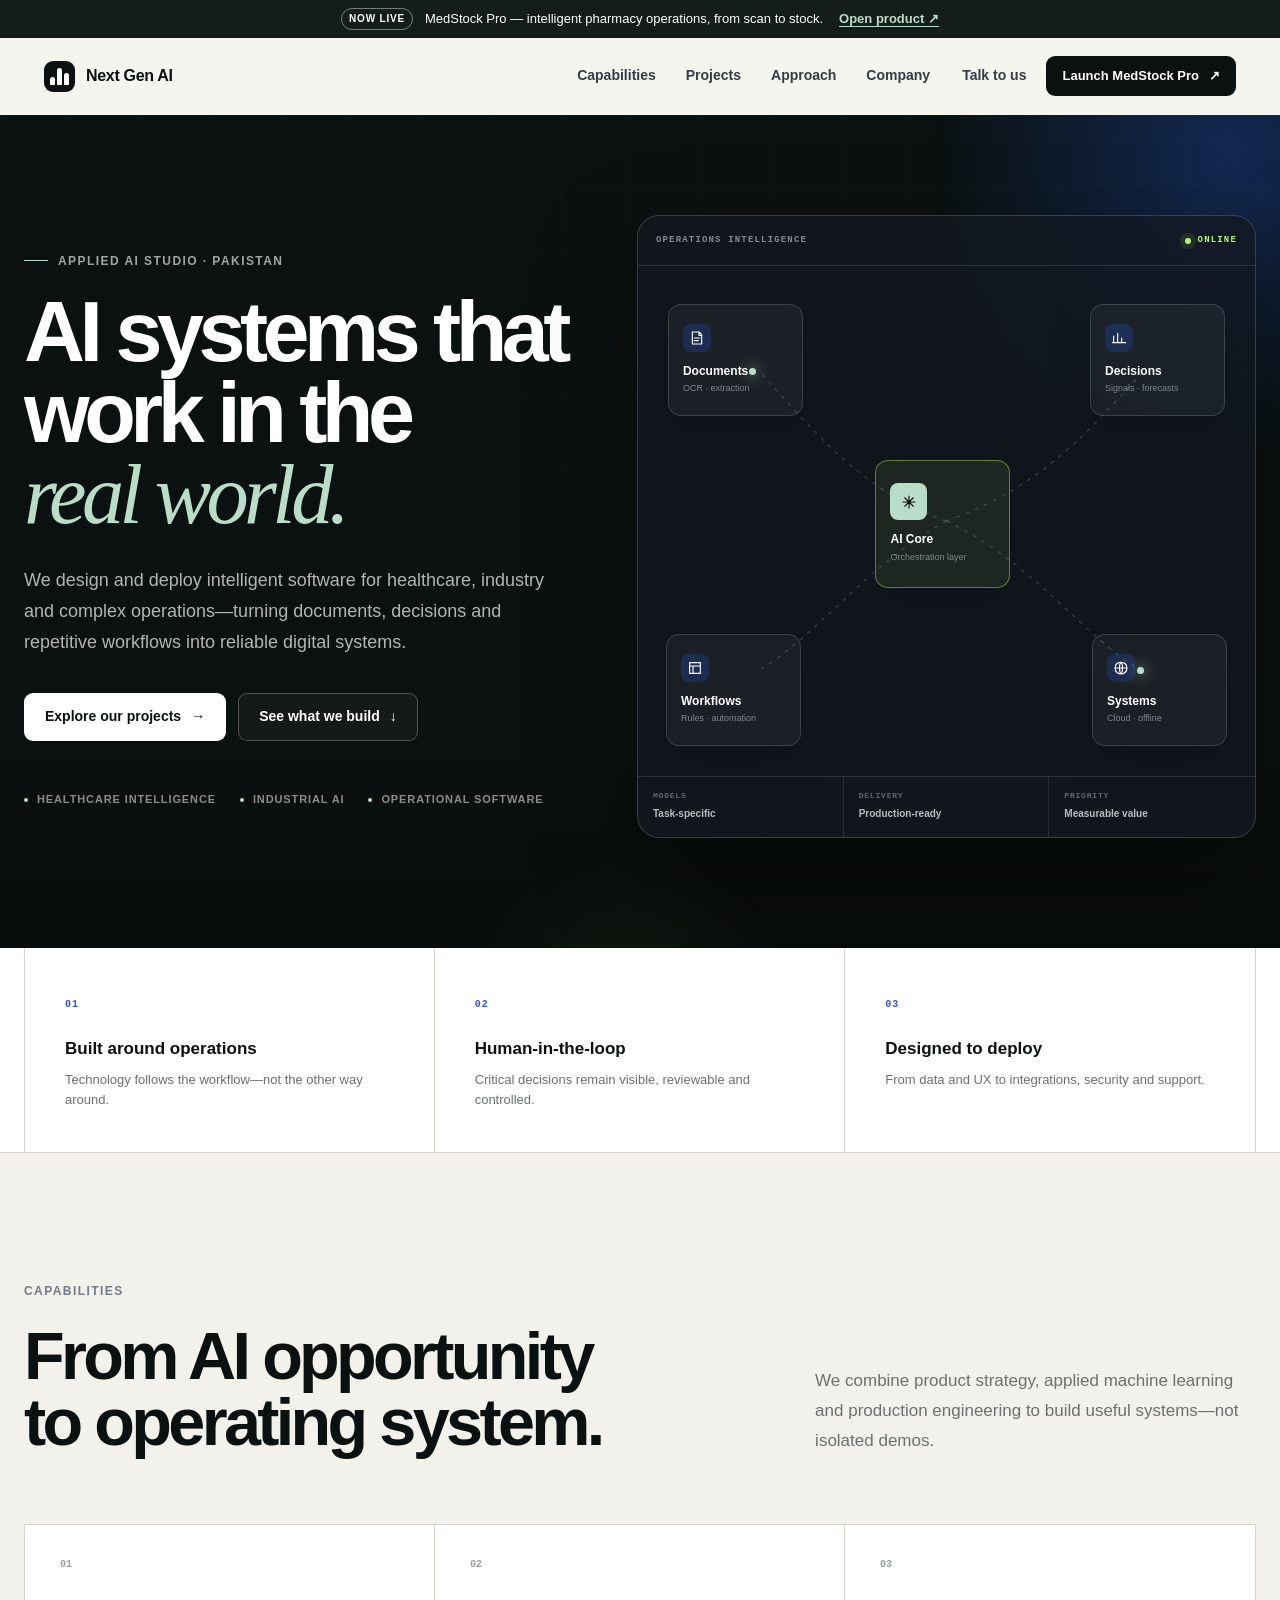
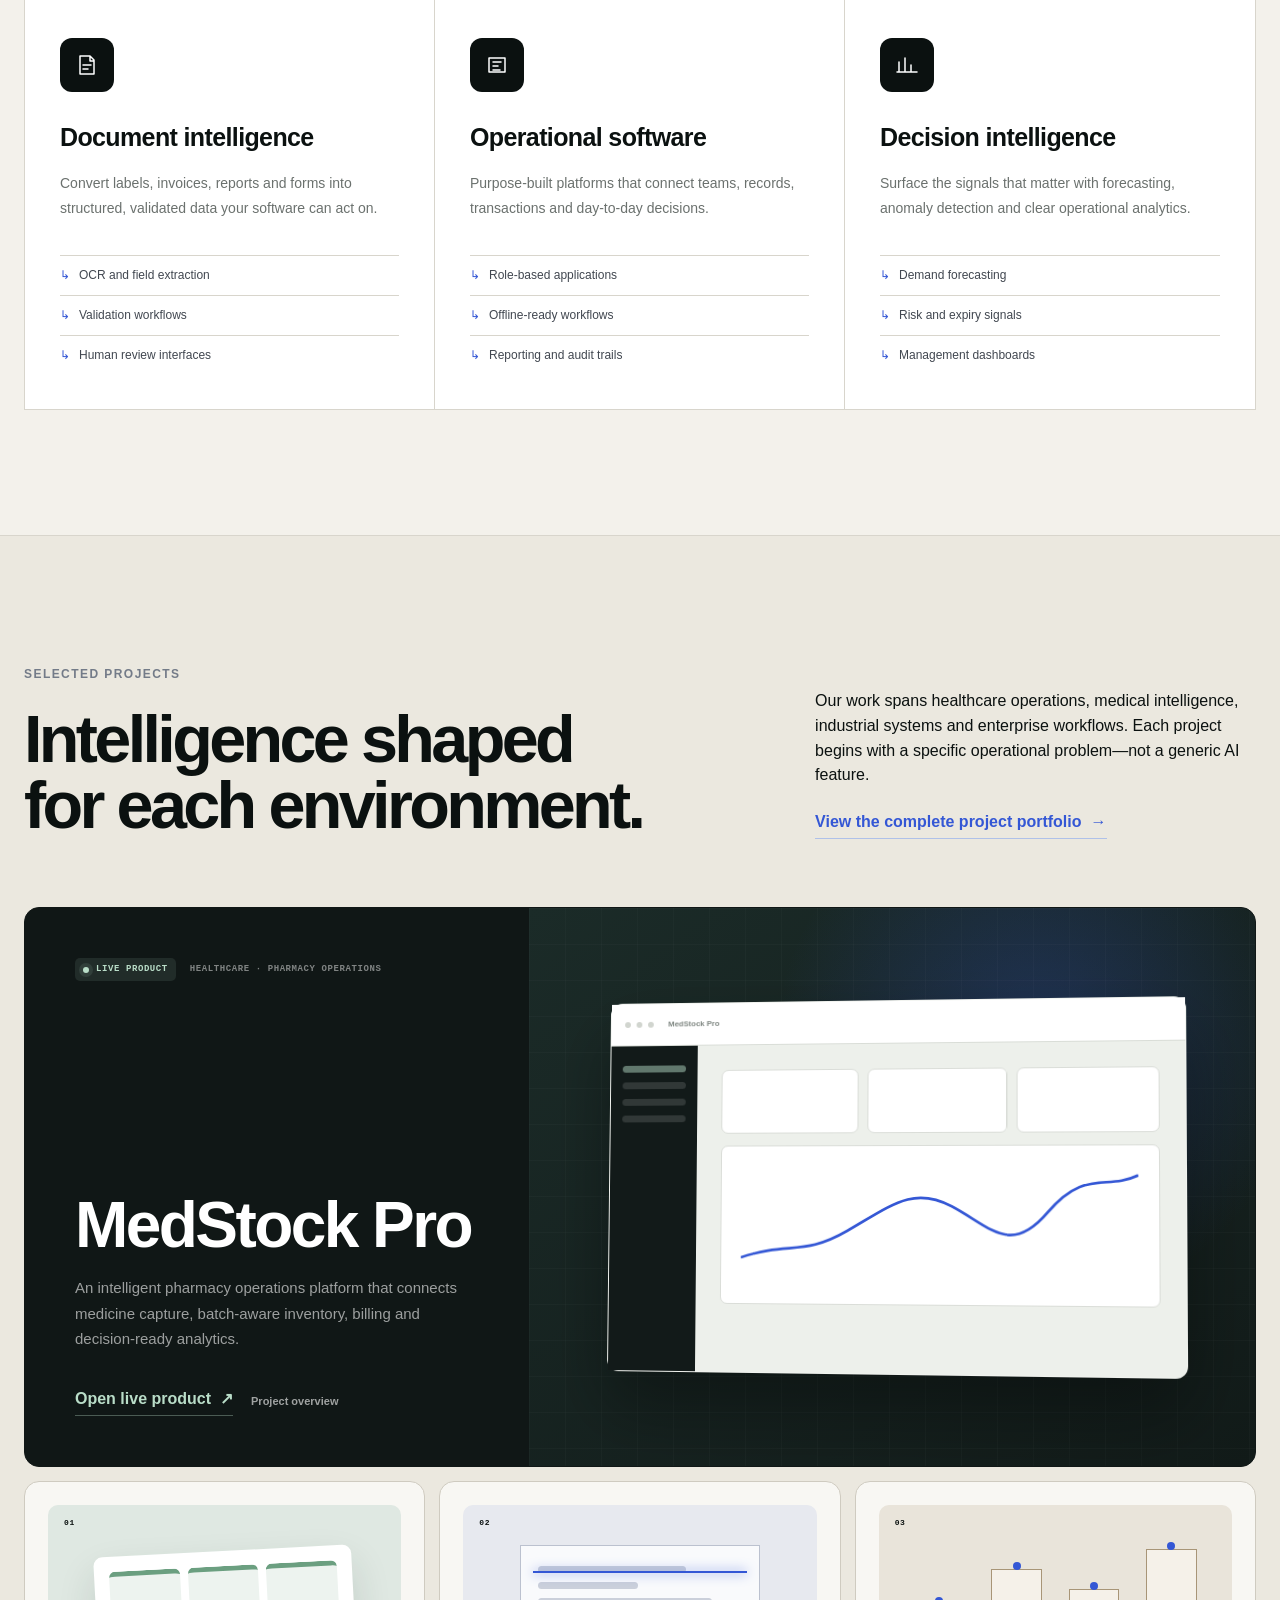
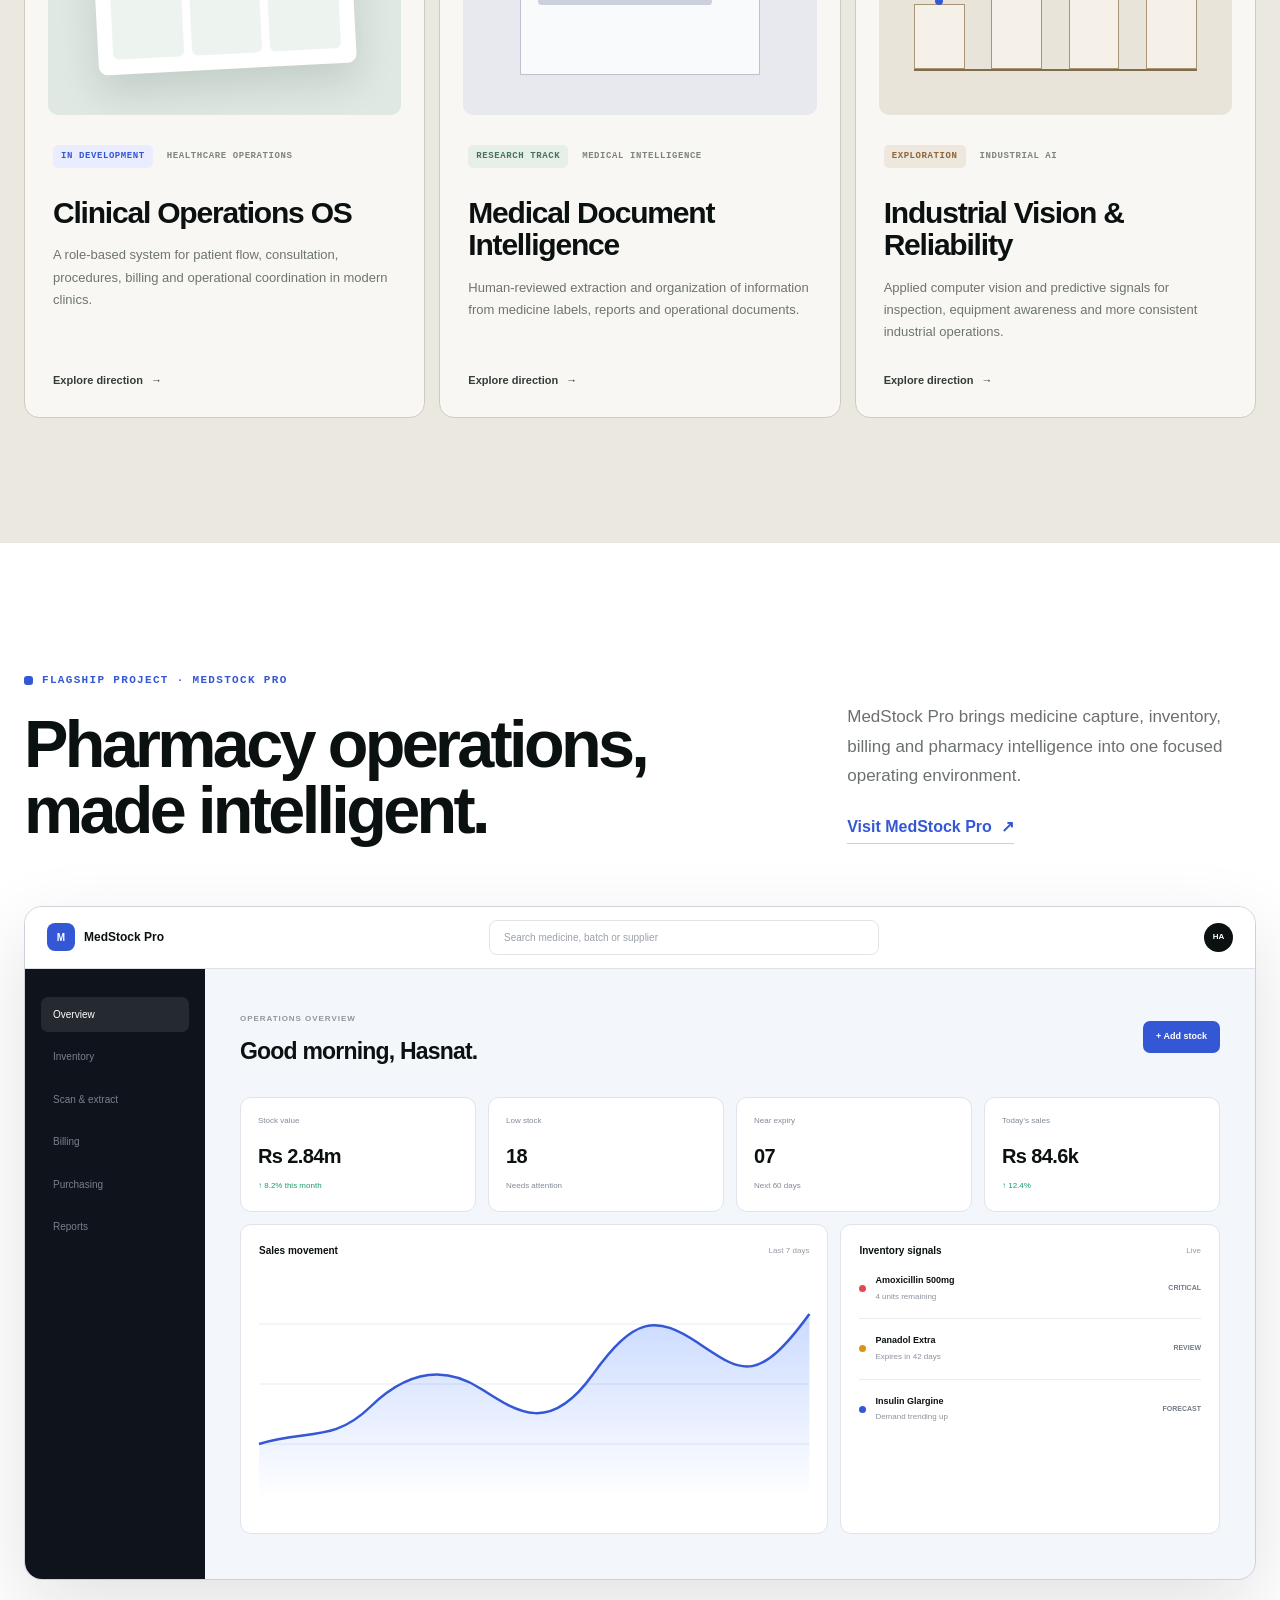
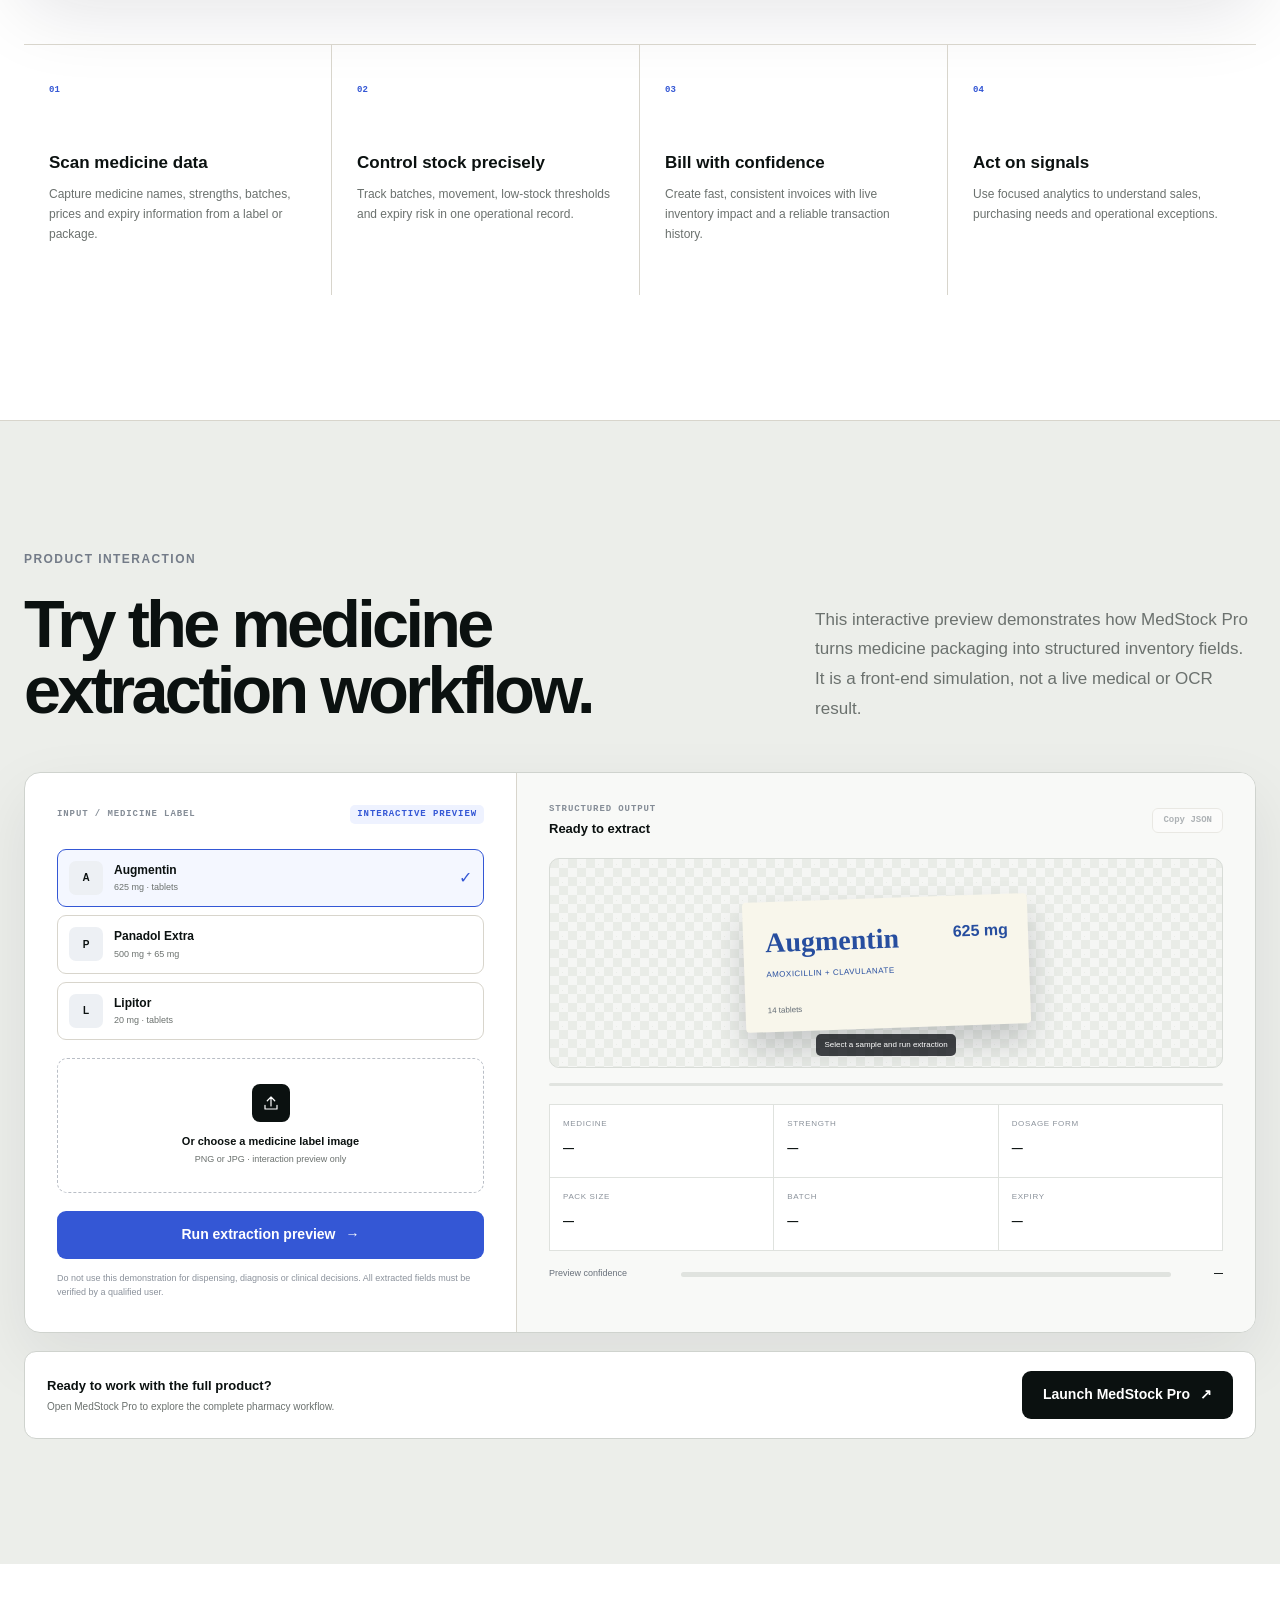
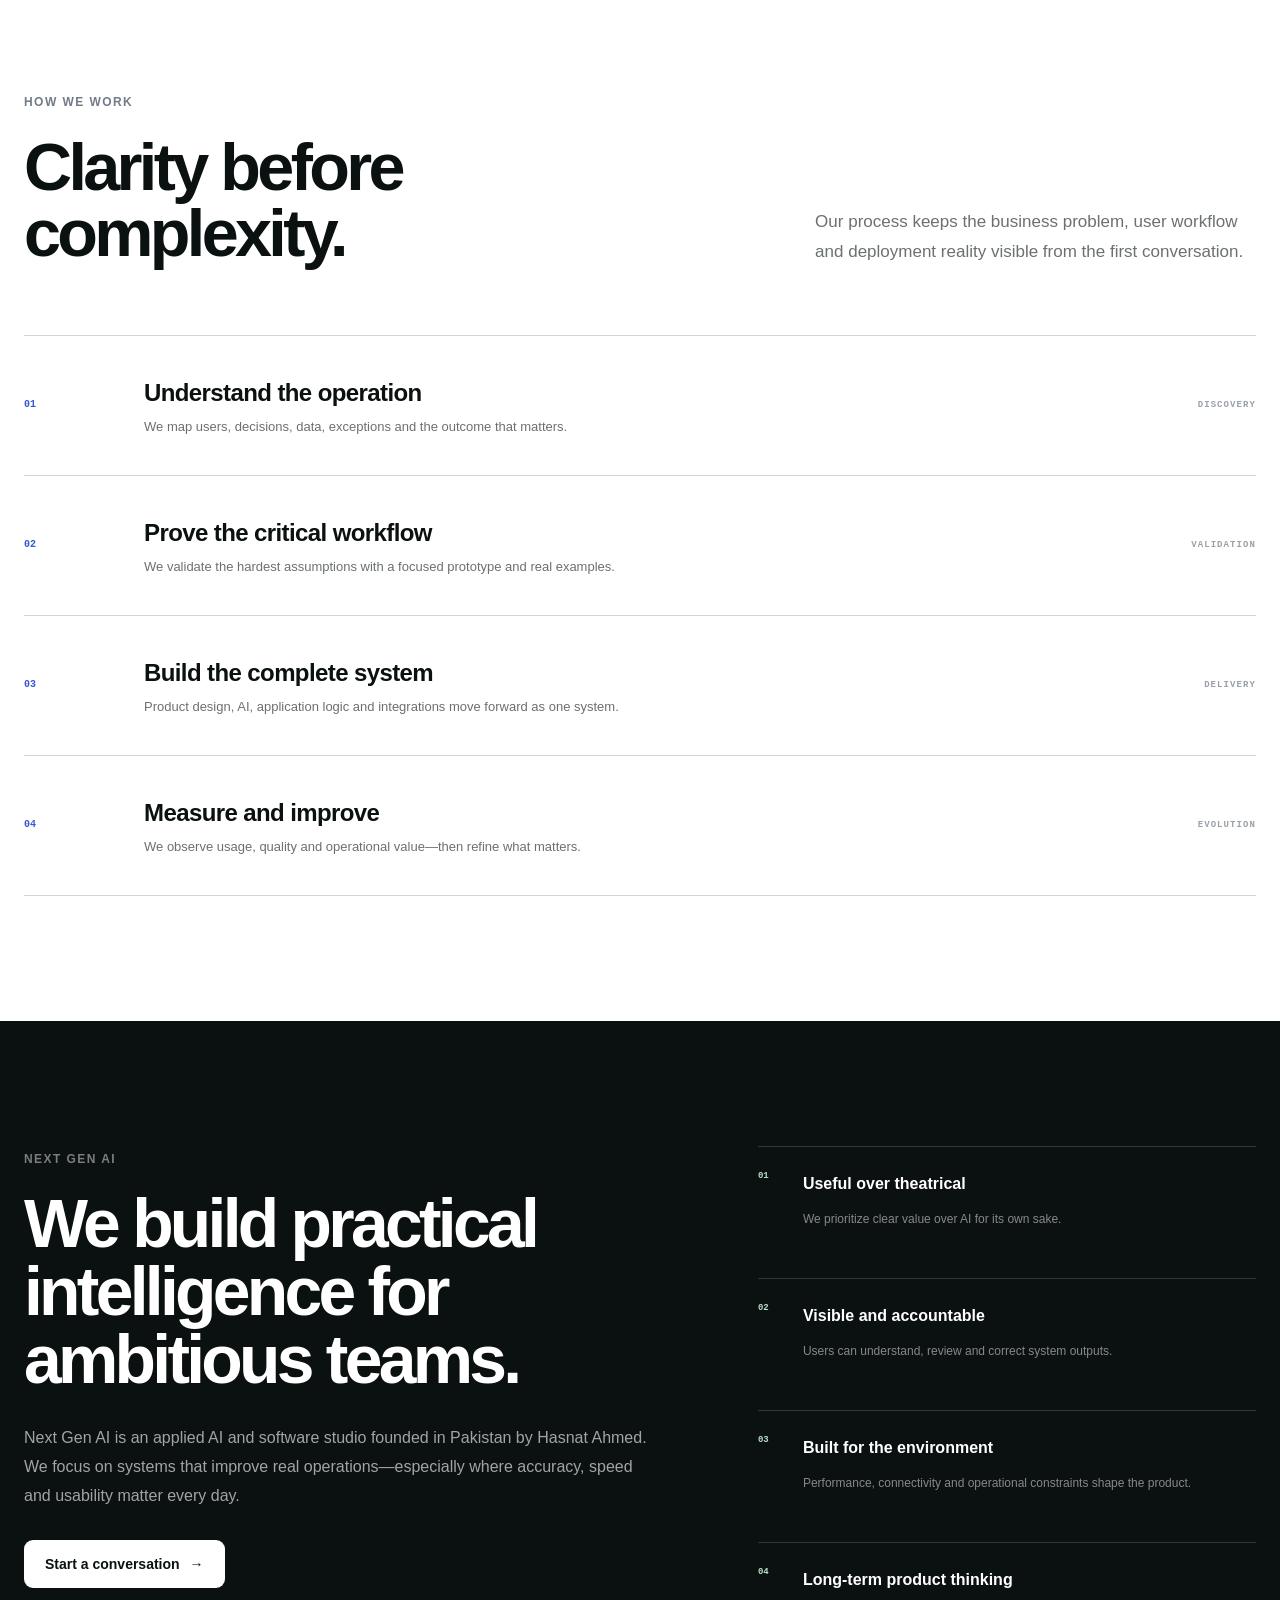
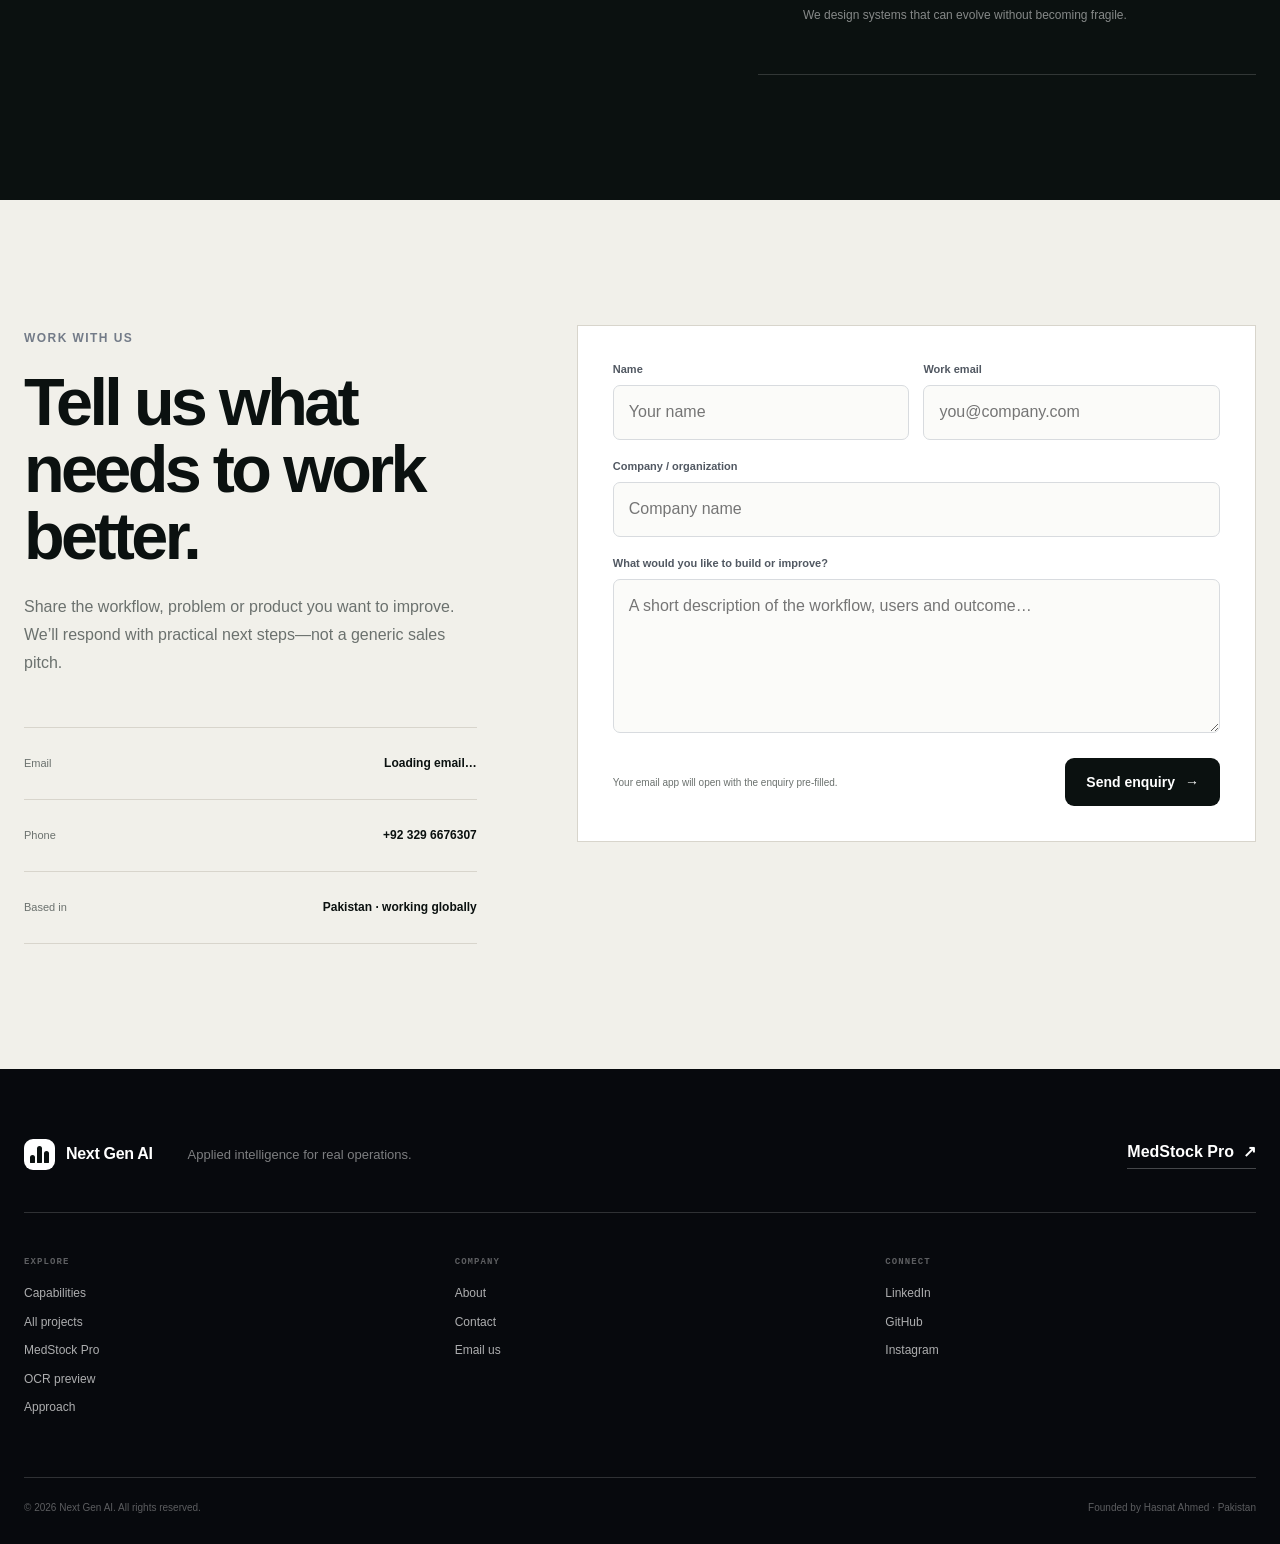
==== commit d5bf5c14: "Update index.html" ====
--- a/index.html
+++ b/index.html
@@ -18,14 +18,18 @@
     <div class="announcement-inner">
       <span class="announcement-label">Now live</span>
       <span>MedStock Pro — intelligent pharmacy operations, from scan to stock.</span>
-      <a href="https://medstock.nextaigen.org/" target="_blank" rel="noopener noreferrer">Open product <span aria-hidden="true">↗</span></a>
+      <a href="https://medstock.nextaigen.org/" target="_blank" rel="noopener noreferrer">
+        Open product <span aria-hidden="true">↗</span>
+      </a>
     </div>
   </div>
 
   <header class="site-header" id="siteHeader">
     <div class="nav-shell">
       <a class="brand" href="#home" aria-label="Next Gen AI home">
-        <span class="brand-mark" aria-hidden="true"><i></i><i></i><i></i></span>
+        <span class="brand-mark" aria-hidden="true">
+          <i></i><i></i><i></i>
+        </span>
         <span>Next Gen AI</span>
       </a>
 
@@ -38,9 +42,26 @@
 
       <div class="nav-actions">
         <a class="text-link desktop-only" href="#contact">Talk to us</a>
-        <a class="button button-dark button-small desktop-only" href="https://medstock.nextaigen.org/" target="_blank" rel="noopener noreferrer">Launch MedStock Pro <span aria-hidden="true">↗</span></a>
-        <button class="menu-toggle" id="menuToggle" type="button" aria-expanded="false" aria-controls="mobileNav" aria-label="Open navigation">
-          <span></span><span></span>
+
+        <a
+          class="button button-dark button-small desktop-only"
+          href="https://medstock.nextaigen.org/"
+          target="_blank"
+          rel="noopener noreferrer"
+        >
+          Launch MedStock Pro <span aria-hidden="true">↗</span>
+        </a>
+
+        <button
+          class="menu-toggle"
+          id="menuToggle"
+          type="button"
+          aria-expanded="false"
+          aria-controls="mobileNav"
+          aria-label="Open navigation"
+        >
+          <span></span>
+          <span></span>
         </button>
       </div>
     </div>
@@ -51,7 +72,15 @@
       <a href="#approach">Approach</a>
       <a href="#company">Company</a>
       <a href="#contact">Talk to us</a>
-      <a class="button button-dark" href="https://medstock.nextaigen.org/" target="_blank" rel="noopener noreferrer">Launch MedStock Pro <span aria-hidden="true">↗</span></a>
+
+      <a
+        class="button button-dark"
+        href="https://medstock.nextaigen.org/"
+        target="_blank"
+        rel="noopener noreferrer"
+      >
+        Launch MedStock Pro <span aria-hidden="true">↗</span>
+      </a>
     </nav>
   </header>
 
@@ -63,13 +92,32 @@
 
       <div class="container hero-layout">
         <div class="hero-copy reveal">
-          <div class="eyebrow"><span></span> Applied AI studio · Pakistan</div>
-          <h1>AI systems that work in the <em>real world.</em></h1>
-          <p>We design and deploy intelligent software for healthcare, industry and complex operations—turning documents, decisions and repetitive workflows into reliable digital systems.</p>
+          <div class="eyebrow">
+            <span></span>
+            Applied AI studio · Pakistan
+          </div>
+
+          <h1>
+            AI systems that work in the
+            <em>real world.</em>
+          </h1>
+
+          <p>
+            We design and deploy intelligent software for healthcare, industry
+            and complex operations—turning documents, decisions and repetitive
+            workflows into reliable digital systems.
+          </p>
+
           <div class="hero-actions">
-            <a class="button button-light" href="projects.html">Explore our projects <span aria-hidden="true">→</span></a>
-            <a class="button button-ghost" href="#capabilities">See what we build <span aria-hidden="true">↓</span></a>
-          </div>
+            <a class="button button-light" href="projects.html">
+              Explore our projects <span aria-hidden="true">→</span>
+            </a>
+
+            <a class="button button-ghost" href="#capabilities">
+              See what we build <span aria-hidden="true">↓</span>
+            </a>
+          </div>
+
           <div class="hero-proof" aria-label="Core focus areas">
             <span>Healthcare intelligence</span>
             <span>Industrial AI</span>
@@ -77,48 +125,95 @@
           </div>
         </div>
 
-        <div class="intelligence-map reveal delay-1" aria-label="Illustration showing an AI operations system">
+        <div
+          class="intelligence-map reveal delay-1"
+          aria-label="Illustration showing an AI operations system"
+        >
           <div class="map-topline">
             <span>OPERATIONS INTELLIGENCE</span>
             <span class="live-state"><i></i> ONLINE</span>
           </div>
+
           <div class="map-stage">
-            <svg class="map-connections" viewBox="0 0 600 560" preserveAspectRatio="none" aria-hidden="true">
+            <svg
+              class="map-connections"
+              viewBox="0 0 600 560"
+              preserveAspectRatio="none"
+              aria-hidden="true"
+            >
               <path d="M300 280 C220 250 170 180 120 118"></path>
               <path d="M300 280 C400 240 445 170 492 116"></path>
               <path d="M300 280 C220 330 180 400 118 444"></path>
               <path d="M300 280 C390 330 430 405 492 446"></path>
             </svg>
+
             <div class="map-node node-center">
               <span class="node-icon large-icon">
-                <svg viewBox="0 0 24 24" aria-hidden="true"><path d="M12 3v18M3 12h18M5.6 5.6l12.8 12.8M18.4 5.6 5.6 18.4"></path></svg>
+                <svg viewBox="0 0 24 24" aria-hidden="true">
+                  <path d="M12 3v18M3 12h18M5.6 5.6l12.8 12.8M18.4 5.6 5.6 18.4"></path>
+                </svg>
               </span>
               <strong>AI Core</strong>
               <small>Orchestration layer</small>
             </div>
+
             <div class="map-node node-a">
-              <span class="node-icon"><svg viewBox="0 0 24 24" aria-hidden="true"><path d="M5 3h10l4 4v14H5zM15 3v5h4M8 12h8M8 16h6"></path></svg></span>
-              <strong>Documents</strong><small>OCR · extraction</small>
-            </div>
+              <span class="node-icon">
+                <svg viewBox="0 0 24 24" aria-hidden="true">
+                  <path d="M5 3h10l4 4v14H5zM15 3v5h4M8 12h8M8 16h6"></path>
+                </svg>
+              </span>
+              <strong>Documents</strong>
+              <small>OCR · extraction</small>
+            </div>
+
             <div class="map-node node-b">
-              <span class="node-icon"><svg viewBox="0 0 24 24" aria-hidden="true"><path d="M4 19V9M10 19V5M16 19v-7M22 19H2"></path></svg></span>
-              <strong>Decisions</strong><small>Signals · forecasts</small>
-            </div>
+              <span class="node-icon">
+                <svg viewBox="0 0 24 24" aria-hidden="true">
+                  <path d="M4 19V9M10 19V5M16 19v-7M22 19H2"></path>
+                </svg>
+              </span>
+              <strong>Decisions</strong>
+              <small>Signals · forecasts</small>
+            </div>
+
             <div class="map-node node-c">
-              <span class="node-icon"><svg viewBox="0 0 24 24" aria-hidden="true"><path d="M4 4h16v16H4zM4 9h16M9 9v11"></path></svg></span>
-              <strong>Workflows</strong><small>Rules · automation</small>
-            </div>
+              <span class="node-icon">
+                <svg viewBox="0 0 24 24" aria-hidden="true">
+                  <path d="M4 4h16v16H4zM4 9h16M9 9v11"></path>
+                </svg>
+              </span>
+              <strong>Workflows</strong>
+              <small>Rules · automation</small>
+            </div>
+
             <div class="map-node node-d">
-              <span class="node-icon"><svg viewBox="0 0 24 24" aria-hidden="true"><path d="M12 21a9 9 0 1 0 0-18 9 9 0 0 0 0 18ZM3 12h18M12 3c3 3 3 15 0 18M12 3c-3 3-3 15 0 18"></path></svg></span>
-              <strong>Systems</strong><small>Cloud · offline</small>
-            </div>
+              <span class="node-icon">
+                <svg viewBox="0 0 24 24" aria-hidden="true">
+                  <path d="M12 21a9 9 0 1 0 0-18 9 9 0 0 0 0 18ZM3 12h18M12 3c3 3 3 15 0 18M12 3c-3 3-3 15 0 18"></path>
+                </svg>
+              </span>
+              <strong>Systems</strong>
+              <small>Cloud · offline</small>
+            </div>
+
             <div class="signal-pulse pulse-one"></div>
             <div class="signal-pulse pulse-two"></div>
           </div>
+
           <div class="map-footer">
-            <div><span>MODELS</span><strong>Task-specific</strong></div>
-            <div><span>DELIVERY</span><strong>Production-ready</strong></div>
-            <div><span>PRIORITY</span><strong>Measurable value</strong></div>
+            <div>
+              <span>MODELS</span>
+              <strong>Task-specific</strong>
+            </div>
+            <div>
+              <span>DELIVERY</span>
+              <strong>Production-ready</strong>
+            </div>
+            <div>
+              <span>PRIORITY</span>
+              <strong>Measurable value</strong>
+            </div>
           </div>
         </div>
       </div>
@@ -126,9 +221,23 @@
 
     <section class="signal-strip" aria-label="Next Gen AI principles">
       <div class="container signal-grid">
-        <div><span>01</span><strong>Built around operations</strong><p>Technology follows the workflow—not the other way around.</p></div>
-        <div><span>02</span><strong>Human-in-the-loop</strong><p>Critical decisions remain visible, reviewable and controlled.</p></div>
-        <div><span>03</span><strong>Designed to deploy</strong><p>From data and UX to integrations, security and support.</p></div>
+        <div>
+          <span>01</span>
+          <strong>Built around operations</strong>
+          <p>Technology follows the workflow—not the other way around.</p>
+        </div>
+
+        <div>
+          <span>02</span>
+          <strong>Human-in-the-loop</strong>
+          <p>Critical decisions remain visible, reviewable and controlled.</p>
+        </div>
+
+        <div>
+          <span>03</span>
+          <strong>Designed to deploy</strong>
+          <p>From data and UX to integrations, security and support.</p>
+        </div>
       </div>
     </section>
 
@@ -139,30 +248,81 @@
             <span class="kicker">Capabilities</span>
             <h2>From AI opportunity<br>to operating system.</h2>
           </div>
-          <p>We combine product strategy, applied machine learning and production engineering to build useful systems—not isolated demos.</p>
+
+          <p>
+            We combine product strategy, applied machine learning and
+            production engineering to build useful systems—not isolated demos.
+          </p>
         </div>
 
         <div class="capability-grid">
           <article class="capability-card reveal">
             <div class="capability-number">01</div>
-            <div class="capability-icon"><svg viewBox="0 0 24 24" aria-hidden="true"><path d="M5 3h10l4 4v14H5zM15 3v5h4M8 12h8M8 16h5"></path></svg></div>
+
+            <div class="capability-icon">
+              <svg viewBox="0 0 24 24" aria-hidden="true">
+                <path d="M5 3h10l4 4v14H5zM15 3v5h4M8 12h8M8 16h5"></path>
+              </svg>
+            </div>
+
             <h3>Document intelligence</h3>
-            <p>Convert labels, invoices, reports and forms into structured, validated data your software can act on.</p>
-            <ul><li>OCR and field extraction</li><li>Validation workflows</li><li>Human review interfaces</li></ul>
+
+            <p>
+              Convert labels, invoices, reports and forms into structured,
+              validated data your software can act on.
+            </p>
+
+            <ul>
+              <li>OCR and field extraction</li>
+              <li>Validation workflows</li>
+              <li>Human review interfaces</li>
+            </ul>
           </article>
+
           <article class="capability-card reveal delay-1">
             <div class="capability-number">02</div>
-            <div class="capability-icon"><svg viewBox="0 0 24 24" aria-hidden="true"><path d="M4 5h16v14H4zM8 9h8M8 13h5M8 17h7"></path></svg></div>
+
+            <div class="capability-icon">
+              <svg viewBox="0 0 24 24" aria-hidden="true">
+                <path d="M4 5h16v14H4zM8 9h8M8 13h5M8 17h7"></path>
+              </svg>
+            </div>
+
             <h3>Operational software</h3>
-            <p>Purpose-built platforms that connect teams, records, transactions and day-to-day decisions.</p>
-            <ul><li>Role-based applications</li><li>Offline-ready workflows</li><li>Reporting and audit trails</li></ul>
+
+            <p>
+              Purpose-built platforms that connect teams, records,
+              transactions and day-to-day decisions.
+            </p>
+
+            <ul>
+              <li>Role-based applications</li>
+              <li>Offline-ready workflows</li>
+              <li>Reporting and audit trails</li>
+            </ul>
           </article>
+
           <article class="capability-card reveal delay-2">
             <div class="capability-number">03</div>
-            <div class="capability-icon"><svg viewBox="0 0 24 24" aria-hidden="true"><path d="M4 19V9M10 19V5M16 19v-7M22 19H2"></path></svg></div>
+
+            <div class="capability-icon">
+              <svg viewBox="0 0 24 24" aria-hidden="true">
+                <path d="M4 19V9M10 19V5M16 19v-7M22 19H2"></path>
+              </svg>
+            </div>
+
             <h3>Decision intelligence</h3>
-            <p>Surface the signals that matter with forecasting, anomaly detection and clear operational analytics.</p>
-            <ul><li>Demand forecasting</li><li>Risk and expiry signals</li><li>Management dashboards</li></ul>
+
+            <p>
+              Surface the signals that matter with forecasting, anomaly
+              detection and clear operational analytics.
+            </p>
+
+            <ul>
+              <li>Demand forecasting</li>
+              <li>Risk and expiry signals</li>
+              <li>Management dashboards</li>
+            </ul>
           </article>
         </div>
       </div>
@@ -175,56 +335,159 @@
             <span class="kicker">Selected projects</span>
             <h2>Intelligence shaped<br>for each environment.</h2>
           </div>
+
           <div class="projects-heading-copy">
-            <p>Our work spans healthcare operations, medical intelligence, industrial systems and enterprise workflows. Each project begins with a specific operational problem—not a generic AI feature.</p>
-            <a class="inline-arrow" href="projects.html">View the complete project portfolio <span aria-hidden="true">→</span></a>
+            <p>
+              Our work spans healthcare operations, medical intelligence,
+              industrial systems and enterprise workflows. Each project begins
+              with a specific operational problem—not a generic AI feature.
+            </p>
+
+            <a class="inline-arrow" href="projects.html">
+              View the complete project portfolio
+              <span aria-hidden="true">→</span>
+            </a>
           </div>
         </div>
 
         <div class="selected-project-grid">
           <article class="selected-project project-featured reveal">
             <div class="project-card-copy">
-              <div class="project-meta"><span class="status-live"><i></i> Live product</span><span>Healthcare · Pharmacy operations</span></div>
+              <div class="project-meta">
+                <span class="status-live"><i></i> Live product</span>
+                <span>Healthcare · Pharmacy operations</span>
+              </div>
+
               <h3>MedStock Pro</h3>
-              <p>An intelligent pharmacy operations platform that connects medicine capture, batch-aware inventory, billing and decision-ready analytics.</p>
+
+              <p>
+                An intelligent pharmacy operations platform that connects
+                medicine capture, batch-aware inventory, billing and
+                decision-ready analytics.
+              </p>
+
               <div class="project-card-links">
-                <a class="inline-arrow" href="https://medstock.nextaigen.org/" target="_blank" rel="noopener noreferrer">Open live product <span aria-hidden="true">↗</span></a>
-                <a class="quiet-link" href="projects.html#medstock-project">Project overview</a>
-              </div>
-            </div>
-            <div class="project-visual project-visual-medstock" aria-hidden="true">
+                <a
+                  class="inline-arrow"
+                  href="https://medstock.nextaigen.org/"
+                  target="_blank"
+                  rel="noopener noreferrer"
+                >
+                  Open live product <span aria-hidden="true">↗</span>
+                </a>
+
+                <a class="quiet-link" href="projects.html#medstock-project">
+                  Project overview
+                </a>
+              </div>
+            </div>
+
+            <div
+              class="project-visual project-visual-medstock"
+              aria-hidden="true"
+            >
               <div class="visual-window">
-                <div class="visual-window-top"><i></i><i></i><i></i><span>MedStock Pro</span></div>
+                <div class="visual-window-top">
+                  <i></i><i></i><i></i>
+                  <span>MedStock Pro</span>
+                </div>
+
                 <div class="visual-window-body">
-                  <div class="visual-side"><b></b><b></b><b></b><b></b></div>
-                  <div class="visual-content"><div class="visual-metrics"><i></i><i></i><i></i></div><div class="visual-chart"><svg viewBox="0 0 300 100" preserveAspectRatio="none"><path d="M0 78C38 64 48 77 82 55s50-38 79-21 44 42 72 5 43-18 67-31"></path></svg></div></div>
+                  <div class="visual-side">
+                    <b></b><b></b><b></b><b></b>
+                  </div>
+
+                  <div class="visual-content">
+                    <div class="visual-metrics">
+                      <i></i><i></i><i></i>
+                    </div>
+
+                    <div class="visual-chart">
+                      <svg viewBox="0 0 300 100" preserveAspectRatio="none">
+                        <path d="M0 78C38 64 48 77 82 55s50-38 79-21 44 42 72 5 43-18 67-31"></path>
+                      </svg>
+                    </div>
+                  </div>
                 </div>
               </div>
             </div>
           </article>
 
           <article class="selected-project reveal delay-1">
-            <div class="project-mini-visual visual-clinic" aria-hidden="true"><span>01</span><div><i></i><i></i><i></i></div></div>
-            <div class="project-meta"><span class="status-build">In development</span><span>Healthcare operations</span></div>
+            <div class="project-mini-visual visual-clinic" aria-hidden="true">
+              <span>01</span>
+              <div><i></i><i></i><i></i></div>
+            </div>
+
+            <div class="project-meta">
+              <span class="status-build">In development</span>
+              <span>Healthcare operations</span>
+            </div>
+
             <h3>Clinical Operations OS</h3>
-            <p>A role-based system for patient flow, consultation, procedures, billing and operational coordination in modern clinics.</p>
-            <a class="quiet-link" href="projects.html#clinical-operations">Explore direction <span>→</span></a>
+
+            <p>
+              A role-based system for patient flow, consultation, procedures,
+              billing and operational coordination in modern clinics.
+            </p>
+
+            <a class="quiet-link" href="projects.html#clinical-operations">
+              Explore direction <span>→</span>
+            </a>
           </article>
 
           <article class="selected-project reveal delay-2">
-            <div class="project-mini-visual visual-medical-ai" aria-hidden="true"><span>02</span><div class="scan-frame"><b></b><b></b><b></b></div></div>
-            <div class="project-meta"><span class="status-research">Research track</span><span>Medical intelligence</span></div>
+            <div
+              class="project-mini-visual visual-medical-ai"
+              aria-hidden="true"
+            >
+              <span>02</span>
+              <div class="scan-frame"><b></b><b></b><b></b></div>
+            </div>
+
+            <div class="project-meta">
+              <span class="status-research">Research track</span>
+              <span>Medical intelligence</span>
+            </div>
+
             <h3>Medical Document Intelligence</h3>
-            <p>Human-reviewed extraction and organization of information from medicine labels, reports and operational documents.</p>
-            <a class="quiet-link" href="projects.html#medical-intelligence">Explore direction <span>→</span></a>
+
+            <p>
+              Human-reviewed extraction and organization of information from
+              medicine labels, reports and operational documents.
+            </p>
+
+            <a class="quiet-link" href="projects.html#medical-intelligence">
+              Explore direction <span>→</span>
+            </a>
           </article>
 
           <article class="selected-project reveal delay-3">
-            <div class="project-mini-visual visual-industry" aria-hidden="true"><span>03</span><div class="industry-line"><i></i><i></i><i></i><i></i></div></div>
-            <div class="project-meta"><span class="status-explore">Exploration</span><span>Industrial AI</span></div>
+            <div
+              class="project-mini-visual visual-industry"
+              aria-hidden="true"
+            >
+              <span>03</span>
+              <div class="industry-line">
+                <i></i><i></i><i></i><i></i>
+              </div>
+            </div>
+
+            <div class="project-meta">
+              <span class="status-explore">Exploration</span>
+              <span>Industrial AI</span>
+            </div>
+
             <h3>Industrial Vision & Reliability</h3>
-            <p>Applied computer vision and predictive signals for inspection, equipment awareness and more consistent industrial operations.</p>
-            <a class="quiet-link" href="projects.html#industrial-vision">Explore direction <span>→</span></a>
+
+            <p>
+              Applied computer vision and predictive signals for inspection,
+              equipment awareness and more consistent industrial operations.
+            </p>
+
+            <a class="quiet-link" href="projects.html#industrial-vision">
+              Explore direction <span>→</span>
+            </a>
           </article>
         </div>
       </div>
@@ -234,48 +497,165 @@
       <div class="container">
         <div class="product-intro reveal">
           <div>
-            <span class="product-wordmark"><i></i> FLAGSHIP PROJECT · MEDSTOCK PRO</span>
+            <span class="product-wordmark">
+              <i></i> FLAGSHIP PROJECT · MEDSTOCK PRO
+            </span>
+
             <h2>Pharmacy operations,<br>made intelligent.</h2>
           </div>
+
           <div class="product-intro-copy">
-            <p>MedStock Pro brings medicine capture, inventory, billing and pharmacy intelligence into one focused operating environment.</p>
-            <a class="inline-arrow" href="https://medstock.nextaigen.org/" target="_blank" rel="noopener noreferrer">Visit MedStock Pro <span aria-hidden="true">↗</span></a>
+            <p>
+              MedStock Pro brings medicine capture, inventory, billing and
+              pharmacy intelligence into one focused operating environment.
+            </p>
+
+            <a
+              class="inline-arrow"
+              href="https://medstock.nextaigen.org/"
+              target="_blank"
+              rel="noopener noreferrer"
+            >
+              Visit MedStock Pro <span aria-hidden="true">↗</span>
+            </a>
           </div>
         </div>
 
         <div class="product-window reveal">
           <div class="window-chrome">
-            <div class="window-brand"><span class="mini-mark">M</span><strong>MedStock Pro</strong></div>
-            <div class="window-search">Search medicine, batch or supplier</div>
+            <div class="window-brand">
+              <span class="mini-mark">M</span>
+              <strong>MedStock Pro</strong>
+            </div>
+
+            <div class="window-search">
+              Search medicine, batch or supplier
+            </div>
+
             <div class="window-user">HA</div>
           </div>
+
           <div class="window-body">
             <aside class="window-sidebar">
-              <span class="active">Overview</span><span>Inventory</span><span>Scan & extract</span><span>Billing</span><span>Purchasing</span><span>Reports</span>
+              <span class="active">Overview</span>
+              <span>Inventory</span>
+              <span>Scan & extract</span>
+              <span>Billing</span>
+              <span>Purchasing</span>
+              <span>Reports</span>
             </aside>
+
             <div class="window-main">
-              <div class="window-heading"><div><small>OPERATIONS OVERVIEW</small><h3>Good morning, Hasnat.</h3></div><button type="button">+ Add stock</button></div>
+              <div class="window-heading">
+                <div>
+                  <small>OPERATIONS OVERVIEW</small>
+                  <h3>Good morning, Hasnat.</h3>
+                </div>
+                <button type="button">+ Add stock</button>
+              </div>
+
               <div class="metric-grid">
-                <div><span>Stock value</span><strong>Rs 2.84m</strong><small class="positive">↑ 8.2% this month</small></div>
-                <div><span>Low stock</span><strong>18</strong><small>Needs attention</small></div>
-                <div><span>Near expiry</span><strong>07</strong><small>Next 60 days</small></div>
-                <div><span>Today’s sales</span><strong>Rs 84.6k</strong><small class="positive">↑ 12.4%</small></div>
-              </div>
+                <div>
+                  <span>Stock value</span>
+                  <strong>Rs 2.84m</strong>
+                  <small class="positive">↑ 8.2% this month</small>
+                </div>
+
+                <div>
+                  <span>Low stock</span>
+                  <strong>18</strong>
+                  <small>Needs attention</small>
+                </div>
+
+                <div>
+                  <span>Near expiry</span>
+                  <strong>07</strong>
+                  <small>Next 60 days</small>
+                </div>
+
+                <div>
+                  <span>Today’s sales</span>
+                  <strong>Rs 84.6k</strong>
+                  <small class="positive">↑ 12.4%</small>
+                </div>
+              </div>
+
               <div class="dashboard-grid">
                 <div class="chart-card">
-                  <div class="card-line"><strong>Sales movement</strong><span>Last 7 days</span></div>
-                  <svg viewBox="0 0 520 220" preserveAspectRatio="none" aria-label="Sample sales chart">
-                    <defs><linearGradient id="area" x1="0" y1="0" x2="0" y2="1"><stop offset="0" stop-color="#2667ff" stop-opacity=".24"></stop><stop offset="1" stop-color="#2667ff" stop-opacity="0"></stop></linearGradient></defs>
-                    <path class="chart-gridline" d="M0 45H520M0 105H520M0 165H520"></path>
-                    <path class="chart-area" d="M0 165 C45 150 70 164 105 128 S175 86 210 110 S275 155 315 96 S375 36 415 64 S470 108 520 35 V220 H0Z"></path>
-                    <path class="chart-line" d="M0 165 C45 150 70 164 105 128 S175 86 210 110 S275 155 315 96 S375 36 415 64 S470 108 520 35"></path>
+                  <div class="card-line">
+                    <strong>Sales movement</strong>
+                    <span>Last 7 days</span>
+                  </div>
+
+                  <svg
+                    viewBox="0 0 520 220"
+                    preserveAspectRatio="none"
+                    aria-label="Sample sales chart"
+                  >
+                    <defs>
+                      <linearGradient id="area" x1="0" y1="0" x2="0" y2="1">
+                        <stop
+                          offset="0"
+                          stop-color="#2667ff"
+                          stop-opacity=".24"
+                        ></stop>
+                        <stop
+                          offset="1"
+                          stop-color="#2667ff"
+                          stop-opacity="0"
+                        ></stop>
+                      </linearGradient>
+                    </defs>
+
+                    <path
+                      class="chart-gridline"
+                      d="M0 45H520M0 105H520M0 165H520"
+                    ></path>
+
+                    <path
+                      class="chart-area"
+                      d="M0 165 C45 150 70 164 105 128 S175 86 210 110 S275 155 315 96 S375 36 415 64 S470 108 520 35 V220 H0Z"
+                    ></path>
+
+                    <path
+                      class="chart-line"
+                      d="M0 165 C45 150 70 164 105 128 S175 86 210 110 S275 155 315 96 S375 36 415 64 S470 108 520 35"
+                    ></path>
                   </svg>
                 </div>
+
                 <div class="alerts-card">
-                  <div class="card-line"><strong>Inventory signals</strong><span>Live</span></div>
-                  <div class="alert-row"><i class="alert-red"></i><div><strong>Amoxicillin 500mg</strong><span>4 units remaining</span></div><b>Critical</b></div>
-                  <div class="alert-row"><i class="alert-amber"></i><div><strong>Panadol Extra</strong><span>Expires in 42 days</span></div><b>Review</b></div>
-                  <div class="alert-row"><i class="alert-blue"></i><div><strong>Insulin Glargine</strong><span>Demand trending up</span></div><b>Forecast</b></div>
+                  <div class="card-line">
+                    <strong>Inventory signals</strong>
+                    <span>Live</span>
+                  </div>
+
+                  <div class="alert-row">
+                    <i class="alert-red"></i>
+                    <div>
+                      <strong>Amoxicillin 500mg</strong>
+                      <span>4 units remaining</span>
+                    </div>
+                    <b>Critical</b>
+                  </div>
+
+                  <div class="alert-row">
+                    <i class="alert-amber"></i>
+                    <div>
+                      <strong>Panadol Extra</strong>
+                      <span>Expires in 42 days</span>
+                    </div>
+                    <b>Review</b>
+                  </div>
+
+                  <div class="alert-row">
+                    <i class="alert-blue"></i>
+                    <div>
+                      <strong>Insulin Glargine</strong>
+                      <span>Demand trending up</span>
+                    </div>
+                    <b>Forecast</b>
+                  </div>
                 </div>
               </div>
             </div>
@@ -283,10 +663,41 @@
         </div>
 
         <div class="product-feature-row">
-          <div class="reveal"><span>01</span><h3>Scan medicine data</h3><p>Capture medicine names, strengths, batches, prices and expiry information from a label or package.</p></div>
-          <div class="reveal delay-1"><span>02</span><h3>Control stock precisely</h3><p>Track batches, movement, low-stock thresholds and expiry risk in one operational record.</p></div>
-          <div class="reveal delay-2"><span>03</span><h3>Bill with confidence</h3><p>Create fast, consistent invoices with live inventory impact and a reliable transaction history.</p></div>
-          <div class="reveal delay-3"><span>04</span><h3>Act on signals</h3><p>Use focused analytics to understand sales, purchasing needs and operational exceptions.</p></div>
+          <div class="reveal">
+            <span>01</span>
+            <h3>Scan medicine data</h3>
+            <p>
+              Capture medicine names, strengths, batches, prices and expiry
+              information from a label or package.
+            </p>
+          </div>
+
+          <div class="reveal delay-1">
+            <span>02</span>
+            <h3>Control stock precisely</h3>
+            <p>
+              Track batches, movement, low-stock thresholds and expiry risk in
+              one operational record.
+            </p>
+          </div>
+
+          <div class="reveal delay-2">
+            <span>03</span>
+            <h3>Bill with confidence</h3>
+            <p>
+              Create fast, consistent invoices with live inventory impact and
+              a reliable transaction history.
+            </p>
+          </div>
+
+          <div class="reveal delay-3">
+            <span>04</span>
+            <h3>Act on signals</h3>
+            <p>
+              Use focused analytics to understand sales, purchasing needs and
+              operational exceptions.
+            </p>
+          </div>
         </div>
       </div>
     </section>
@@ -294,53 +705,192 @@
     <section class="section ocr-lab" id="ocr-lab">
       <div class="container">
         <div class="section-heading compact reveal">
-          <div><span class="kicker">Product interaction</span><h2>Try the medicine<br>extraction workflow.</h2></div>
-          <p>This interactive preview demonstrates how MedStock Pro turns medicine packaging into structured inventory fields. It is a front-end simulation, not a live medical or OCR result.</p>
+          <div>
+            <span class="kicker">Product interaction</span>
+            <h2>Try the medicine<br>extraction workflow.</h2>
+          </div>
+
+          <p>
+            This interactive preview demonstrates how MedStock Pro turns
+            medicine packaging into structured inventory fields. It is a
+            front-end simulation, not a live medical or OCR result.
+          </p>
         </div>
 
         <div class="lab-shell reveal">
           <div class="lab-controls">
-            <div class="lab-control-head"><span>INPUT / MEDICINE LABEL</span><span class="simulation-tag">INTERACTIVE PREVIEW</span></div>
-            <div class="sample-selector" role="group" aria-label="Choose a sample medicine label">
-              <button class="sample-option active" type="button" data-sample="augmentin"><span>A</span><div><strong>Augmentin</strong><small>625 mg · tablets</small></div><i>✓</i></button>
-              <button class="sample-option" type="button" data-sample="panadol"><span>P</span><div><strong>Panadol Extra</strong><small>500 mg + 65 mg</small></div><i>✓</i></button>
-              <button class="sample-option" type="button" data-sample="lipitor"><span>L</span><div><strong>Lipitor</strong><small>20 mg · tablets</small></div><i>✓</i></button>
+            <div class="lab-control-head">
+              <span>INPUT / MEDICINE LABEL</span>
+              <span class="simulation-tag">INTERACTIVE PREVIEW</span>
+            </div>
+
+            <div
+              class="sample-selector"
+              role="group"
+              aria-label="Choose a sample medicine label"
+            >
+              <button
+                class="sample-option active"
+                type="button"
+                data-sample="augmentin"
+              >
+                <span>A</span>
+                <div>
+                  <strong>Augmentin</strong>
+                  <small>625 mg · tablets</small>
+                </div>
+                <i>✓</i>
+              </button>
+
+              <button
+                class="sample-option"
+                type="button"
+                data-sample="panadol"
+              >
+                <span>P</span>
+                <div>
+                  <strong>Panadol Extra</strong>
+                  <small>500 mg + 65 mg</small>
+                </div>
+                <i>✓</i>
+              </button>
+
+              <button
+                class="sample-option"
+                type="button"
+                data-sample="lipitor"
+              >
+                <span>L</span>
+                <div>
+                  <strong>Lipitor</strong>
+                  <small>20 mg · tablets</small>
+                </div>
+                <i>✓</i>
+              </button>
             </div>
 
             <label class="upload-zone" id="uploadZone" for="labelUpload">
               <input id="labelUpload" type="file" accept="image/*">
-              <span class="upload-icon"><svg viewBox="0 0 24 24" aria-hidden="true"><path d="M12 16V4M7 9l5-5 5 5M4 15v5h16v-5"></path></svg></span>
+
+              <span class="upload-icon">
+                <svg viewBox="0 0 24 24" aria-hidden="true">
+                  <path d="M12 16V4M7 9l5-5 5 5M4 15v5h16v-5"></path>
+                </svg>
+              </span>
+
               <strong>Or choose a medicine label image</strong>
-              <small id="uploadLabel">PNG or JPG · interaction preview only</small>
+              <small id="uploadLabel">
+                PNG or JPG · interaction preview only
+              </small>
             </label>
 
-            <button class="button button-blue button-full" id="runExtraction" type="button"><span>Run extraction preview</span><span aria-hidden="true">→</span></button>
-            <p class="lab-disclaimer">Do not use this demonstration for dispensing, diagnosis or clinical decisions. All extracted fields must be verified by a qualified user.</p>
+            <button
+              class="button button-blue button-full"
+              id="runExtraction"
+              type="button"
+            >
+              <span>Run extraction preview</span>
+              <span aria-hidden="true">→</span>
+            </button>
+
+            <p class="lab-disclaimer">
+              Do not use this demonstration for dispensing, diagnosis or
+              clinical decisions. All extracted fields must be verified by a
+              qualified user.
+            </p>
           </div>
 
           <div class="lab-output" aria-live="polite">
             <div class="lab-output-head">
-              <div><span>STRUCTURED OUTPUT</span><strong id="extractionStatus">Ready to extract</strong></div>
-              <button class="copy-button" id="copyOutput" type="button" disabled>Copy JSON</button>
-            </div>
+              <div>
+                <span>STRUCTURED OUTPUT</span>
+                <strong id="extractionStatus">Ready to extract</strong>
+              </div>
+
+              <button
+                class="copy-button"
+                id="copyOutput"
+                type="button"
+                disabled
+              >
+                Copy JSON
+              </button>
+            </div>
+
             <div class="scan-preview" id="scanPreview">
               <div class="medicine-pack" id="medicinePack">
-                <div class="pack-brand">Augmentin</div><div class="pack-dose">625 mg</div><div class="pack-generic">amoxicillin + clavulanate</div><div class="pack-footer">14 film-coated tablets</div>
-              </div>
+                <div class="pack-brand">Augmentin</div>
+                <div class="pack-dose">625 mg</div>
+                <div class="pack-generic">
+                  amoxicillin + clavulanate
+                </div>
+                <div class="pack-footer">
+                  14 film-coated tablets
+                </div>
+              </div>
+
               <div class="scan-line" id="scanLine"></div>
-              <div class="scan-placeholder" id="scanPlaceholder">Select a sample and run extraction</div>
-            </div>
-            <div class="extraction-progress"><span id="extractionProgress"></span></div>
+
+              <div class="scan-placeholder" id="scanPlaceholder">
+                Select a sample and run extraction
+              </div>
+            </div>
+
+            <div class="extraction-progress">
+              <span id="extractionProgress"></span>
+            </div>
+
             <div class="result-fields" id="resultFields">
-              <div><span>Medicine</span><strong>—</strong></div><div><span>Strength</span><strong>—</strong></div><div><span>Dosage form</span><strong>—</strong></div><div><span>Pack size</span><strong>—</strong></div><div><span>Batch</span><strong>—</strong></div><div><span>Expiry</span><strong>—</strong></div>
-            </div>
-            <div class="confidence-row"><span>Preview confidence</span><div><i id="confidenceBar"></i></div><strong id="confidenceValue">—</strong></div>
+              <div>
+                <span>Medicine</span>
+                <strong>—</strong>
+              </div>
+              <div>
+                <span>Strength</span>
+                <strong>—</strong>
+              </div>
+              <div>
+                <span>Dosage form</span>
+                <strong>—</strong>
+              </div>
+              <div>
+                <span>Pack size</span>
+                <strong>—</strong>
+              </div>
+              <div>
+                <span>Batch</span>
+                <strong>—</strong>
+              </div>
+              <div>
+                <span>Expiry</span>
+                <strong>—</strong>
+              </div>
+            </div>
+
+            <div class="confidence-row">
+              <span>Preview confidence</span>
+              <div><i id="confidenceBar"></i></div>
+              <strong id="confidenceValue">—</strong>
+            </div>
           </div>
         </div>
 
         <div class="lab-cta reveal">
-          <div><strong>Ready to work with the full product?</strong><span>Open MedStock Pro to explore the complete pharmacy workflow.</span></div>
-          <a class="button button-dark" href="https://medstock.nextaigen.org/" target="_blank" rel="noopener noreferrer">Launch MedStock Pro <span aria-hidden="true">↗</span></a>
+          <div>
+            <strong>Ready to work with the full product?</strong>
+            <span>
+              Open MedStock Pro to explore the complete pharmacy workflow.
+            </span>
+          </div>
+
+          <a
+            class="button button-dark"
+            href="https://medstock.nextaigen.org/"
+            target="_blank"
+            rel="noopener noreferrer"
+          >
+            Launch MedStock Pro <span aria-hidden="true">↗</span>
+          </a>
         </div>
       </div>
     </section>
@@ -348,14 +898,65 @@
     <section class="section approach" id="approach">
       <div class="container">
         <div class="section-heading reveal">
-          <div><span class="kicker">How we work</span><h2>Clarity before<br>complexity.</h2></div>
-          <p>Our process keeps the business problem, user workflow and deployment reality visible from the first conversation.</p>
-        </div>
+          <div>
+            <span class="kicker">How we work</span>
+            <h2>Clarity before<br>complexity.</h2>
+          </div>
+
+          <p>
+            Our process keeps the business problem, user workflow and
+            deployment reality visible from the first conversation.
+          </p>
+        </div>
+
         <div class="approach-list">
-          <article class="approach-step reveal"><span>01</span><div><h3>Understand the operation</h3><p>We map users, decisions, data, exceptions and the outcome that matters.</p></div><b>DISCOVERY</b></article>
-          <article class="approach-step reveal"><span>02</span><div><h3>Prove the critical workflow</h3><p>We validate the hardest assumptions with a focused prototype and real examples.</p></div><b>VALIDATION</b></article>
-          <article class="approach-step reveal"><span>03</span><div><h3>Build the complete system</h3><p>Product design, AI, application logic and integrations move forward as one system.</p></div><b>DELIVERY</b></article>
-          <article class="approach-step reveal"><span>04</span><div><h3>Measure and improve</h3><p>We observe usage, quality and operational value—then refine what matters.</p></div><b>EVOLUTION</b></article>
+          <article class="approach-step reveal">
+            <span>01</span>
+            <div>
+              <h3>Understand the operation</h3>
+              <p>
+                We map users, decisions, data, exceptions and the outcome that
+                matters.
+              </p>
+            </div>
+            <b>DISCOVERY</b>
+          </article>
+
+          <article class="approach-step reveal">
+            <span>02</span>
+            <div>
+              <h3>Prove the critical workflow</h3>
+              <p>
+                We validate the hardest assumptions with a focused prototype
+                and real examples.
+              </p>
+            </div>
+            <b>VALIDATION</b>
+          </article>
+
+          <article class="approach-step reveal">
+            <span>03</span>
+            <div>
+              <h3>Build the complete system</h3>
+              <p>
+                Product design, AI, application logic and integrations move
+                forward as one system.
+              </p>
+            </div>
+            <b>DELIVERY</b>
+          </article>
+
+          <article class="approach-step reveal">
+            <span>04</span>
+            <div>
+              <h3>Measure and improve</h3>
+              <p>
+                We observe usage, quality and operational value—then refine
+                what matters.
+              </p>
+            </div>
+            <b>EVOLUTION</b>
+          </article>
         </div>
       </div>
     </section>
@@ -364,15 +965,52 @@
       <div class="container company-grid">
         <div class="company-statement reveal">
           <span class="kicker light-kicker">Next Gen AI</span>
-          <h2>We build practical intelligence for ambitious teams.</h2>
-          <p>Next Gen AI is an applied AI and software studio founded in Pakistan by Hasnat Ahmed. We focus on systems that improve real operations—especially where accuracy, speed and usability matter every day.</p>
-          <a class="button button-light" href="#contact">Start a conversation <span aria-hidden="true">→</span></a>
-        </div>
+
+          <h2>
+            We build practical intelligence for ambitious teams.
+          </h2>
+
+          <p>
+            Next Gen AI is an applied AI and software studio founded in
+            Pakistan by Hasnat Ahmed. We focus on systems that improve real
+            operations—especially where accuracy, speed and usability matter
+            every day.
+          </p>
+
+          <a class="button button-light" href="#contact">
+            Start a conversation <span aria-hidden="true">→</span>
+          </a>
+        </div>
+
         <div class="company-principles reveal delay-1">
-          <div><span>01</span><strong>Useful over theatrical</strong><p>We prioritize clear value over AI for its own sake.</p></div>
-          <div><span>02</span><strong>Visible and accountable</strong><p>Users can understand, review and correct system outputs.</p></div>
-          <div><span>03</span><strong>Built for the environment</strong><p>Performance, connectivity and operational constraints shape the product.</p></div>
-          <div><span>04</span><strong>Long-term product thinking</strong><p>We design systems that can evolve without becoming fragile.</p></div>
+          <div>
+            <span>01</span>
+            <strong>Useful over theatrical</strong>
+            <p>We prioritize clear value over AI for its own sake.</p>
+          </div>
+
+          <div>
+            <span>02</span>
+            <strong>Visible and accountable</strong>
+            <p>Users can understand, review and correct system outputs.</p>
+          </div>
+
+          <div>
+            <span>03</span>
+            <strong>Built for the environment</strong>
+            <p>
+              Performance, connectivity and operational constraints shape the
+              product.
+            </p>
+          </div>
+
+          <div>
+            <span>04</span>
+            <strong>Long-term product thinking</strong>
+            <p>
+              We design systems that can evolve without becoming fragile.
+            </p>
+          </div>
         </div>
       </div>
     </section>
@@ -381,23 +1019,90 @@
       <div class="container contact-grid">
         <div class="contact-copy reveal">
           <span class="kicker">Work with us</span>
+
           <h2>Tell us what needs to work better.</h2>
-          <p>Share the workflow, problem or product you want to improve. We’ll respond with practical next steps—not a generic sales pitch.</p>
+
+          <p>
+            Share the workflow, problem or product you want to improve.
+            We’ll respond with practical next steps—not a generic sales pitch.
+          </p>
+
           <div class="contact-details">
-            <a href="/cdn-cgi/l/email-protection#d2b1bdbca6b3b1a692bcb7aaa6b3bbb5b7bcfcbda0b5"><span>Email</span><strong><span class="__cf_email__" data-cfemail="f4979b9a80959780b49a918c80959d93919ada9b8693">[email&#160;protected]</span></strong></a>
-            <a href="tel:+923296676307"><span>Phone</span><strong>+92 329 6676307</strong></a>
-            <div><span>Based in</span><strong>Pakistan · working globally</strong></div>
+            <a
+              href="#"
+              class="js-email"
+              data-email-user="hasnat010122"
+              data-email-domain="gmail.com"
+            >
+              <span>Email</span>
+              <strong class="email-display">Loading email…</strong>
+            </a>
+
+            <a href="tel:+923296676307">
+              <span>Phone</span>
+              <strong>+92 329 6676307</strong>
+            </a>
+
+            <div>
+              <span>Based in</span>
+              <strong>Pakistan · working globally</strong>
+            </div>
           </div>
         </div>
 
         <form class="contact-form reveal delay-1" id="contactForm">
           <div class="form-row">
-            <label><span>Name</span><input type="text" name="name" autocomplete="name" required placeholder="Your name"></label>
-            <label><span>Work email</span><input type="email" name="email" autocomplete="email" required placeholder="you@company.com"></label>
-          </div>
-          <label><span>Company / organization</span><input type="text" name="company" placeholder="Company name"></label>
-          <label><span>What would you like to build or improve?</span><textarea name="message" rows="5" required placeholder="A short description of the workflow, users and outcome…"></textarea></label>
-          <div class="form-footer"><p id="formStatus" role="status">Your email app will open with the enquiry pre-filled.</p><button class="button button-dark" type="submit">Send enquiry <span aria-hidden="true">→</span></button></div>
+            <label>
+              <span>Name</span>
+              <input
+                type="text"
+                name="name"
+                autocomplete="name"
+                required
+                placeholder="Your name"
+              >
+            </label>
+
+            <label>
+              <span>Work email</span>
+              <input
+                type="email"
+                name="email"
+                autocomplete="email"
+                required
+                placeholder="you@company.com"
+              >
+            </label>
+          </div>
+
+          <label>
+            <span>Company / organization</span>
+            <input
+              type="text"
+              name="company"
+              placeholder="Company name"
+            >
+          </label>
+
+          <label>
+            <span>What would you like to build or improve?</span>
+            <textarea
+              name="message"
+              rows="5"
+              required
+              placeholder="A short description of the workflow, users and outcome…"
+            ></textarea>
+          </label>
+
+          <div class="form-footer">
+            <p id="formStatus" role="status">
+              Your email app will open with the enquiry pre-filled.
+            </p>
+
+            <button class="button button-dark" type="submit">
+              Send enquiry <span aria-hidden="true">→</span>
+            </button>
+          </div>
         </form>
       </div>
     </section>
@@ -406,20 +1111,67 @@
   <footer class="footer">
     <div class="container">
       <div class="footer-top">
-        <a class="brand footer-brand" href="#home"><span class="brand-mark" aria-hidden="true"><i></i><i></i><i></i></span><span>Next Gen AI</span></a>
+        <a class="brand footer-brand" href="#home">
+          <span class="brand-mark" aria-hidden="true">
+            <i></i><i></i><i></i>
+          </span>
+          <span>Next Gen AI</span>
+        </a>
+
         <p>Applied intelligence for real operations.</p>
-        <a class="inline-arrow footer-product" href="https://medstock.nextaigen.org/" target="_blank" rel="noopener noreferrer">MedStock Pro <span aria-hidden="true">↗</span></a>
-      </div>
+
+        <a
+          class="inline-arrow footer-product"
+          href="https://medstock.nextaigen.org/"
+          target="_blank"
+          rel="noopener noreferrer"
+        >
+          MedStock Pro <span aria-hidden="true">↗</span>
+        </a>
+      </div>
+
       <div class="footer-nav">
-        <div><span>Explore</span><a href="#capabilities">Capabilities</a><a href="projects.html">All projects</a><a href="#medstock">MedStock Pro</a><a href="#ocr-lab">OCR preview</a><a href="#approach">Approach</a></div>
-        <div><span>Company</span><a href="#company">About</a><a href="#contact">Contact</a><a href="/cdn-cgi/l/email-protection#a0c3cfced4c1c3d4e0cec5d8d4c1c9c7c5ce8ecfd2c7">Email us</a></div>
-        <div><span>Connect</span><a href="#" aria-label="Next Gen AI on LinkedIn">LinkedIn</a><a href="#" aria-label="Next Gen AI on GitHub">GitHub</a><a href="#" aria-label="Next Gen AI on Instagram">Instagram</a></div>
-      </div>
-      <div class="footer-bottom"><span>© 2026 Next Gen AI. All rights reserved.</span><span>Founded by Hasnat Ahmed · Pakistan</span></div>
+        <div>
+          <span>Explore</span>
+          <a href="#capabilities">Capabilities</a>
+          <a href="projects.html">All projects</a>
+          <a href="#medstock">MedStock Pro</a>
+          <a href="#ocr-lab">OCR preview</a>
+          <a href="#approach">Approach</a>
+        </div>
+
+        <div>
+          <span>Company</span>
+          <a href="#company">About</a>
+          <a href="#contact">Contact</a>
+
+          <a
+            href="#"
+            class="js-email"
+            data-email-user="hasnat010122"
+            data-email-domain="gmail.com"
+          >
+            Email us
+          </a>
+        </div>
+
+        <div>
+          <span>Connect</span>
+          <a href="#" aria-label="Next Gen AI on LinkedIn">LinkedIn</a>
+          <a href="#" aria-label="Next Gen AI on GitHub">GitHub</a>
+          <a href="#" aria-label="Next Gen AI on Instagram">Instagram</a>
+        </div>
+      </div>
+
+      <div class="footer-bottom">
+        <span>© 2026 Next Gen AI. All rights reserved.</span>
+        <span>Founded by Hasnat Ahmed · Pakistan</span>
+      </div>
     </div>
   </footer>
 
   <div class="toast" id="toast" role="status" aria-live="polite"></div>
-  <script data-cfasync="false" src="/cdn-cgi/scripts/5c5dd728/cloudflare-static/email-decode.min.js"></script><script src="script.js"></script>
+
+  <script src="script.js"></script>
 </body>
 </html>
--- a/styles.css
+++ b/styles.css
@@ -1,1347 +1,488 @@
-/* ===================================
-   Next Gen AI - Modern 3D Animated Website
-   =================================== */
-
-/* Reset & Base */
-* {
-    margin: 0;
-    padding: 0;
-    box-sizing: border-box;
-}
-
+/* Next Gen AI — restrained enterprise AI product language */
 :root {
-    /* Colors */
-    --primary: #6366f1;
-    --primary-dark: #4f46e5;
-    --secondary: #ec4899;
-    --accent: #06b6d4;
-    --dark: #0f172a;
-    --darker: #020617;
-    --light: #f8fafc;
-    --gray: #64748b;
-    --gray-light: #e2e8f0;
-    
-    /* Gradients */
-    --gradient-1: linear-gradient(135deg, #667eea 0%, #764ba2 100%);
-    --gradient-2: linear-gradient(135deg, #f093fb 0%, #f5576c 100%);
-    --gradient-3: linear-gradient(135deg, #4facfe 0%, #00f2fe 100%);
-    --gradient-4: linear-gradient(135deg, #43e97b 0%, #38f9d7 100%);
-    --gradient-hero: linear-gradient(135deg, #667eea 0%, #764ba2 50%, #f093fb 100%);
-    
-    /* Spacing */
-    --section-padding: 120px 0;
-    --container-max: 1400px;
-    
-    /* Transitions */
-    --transition: all 0.3s cubic-bezier(0.4, 0, 0.2, 1);
-    --transition-slow: all 0.6s cubic-bezier(0.4, 0, 0.2, 1);
-}
-
-html {
-    scroll-behavior: smooth;
-}
-
+  --ink: #0b1110;
+  --ink-2: #18201e;
+  --paper: #f3f1eb;
+  --white: #ffffff;
+  --muted: #6b716e;
+  --line: #d8d5cc;
+  --line-dark: rgba(255,255,255,.16);
+  --blue: #3457d5;
+  --blue-dark: #243fa7;
+  --lime: #b9ddc8;
+  --warm: #e2ddd2;
+  --red: #e34850;
+  --amber: #d89318;
+  --radius: 18px;
+  --shadow: 0 28px 80px rgba(14, 20, 32, .12);
+  --container: 1240px;
+  --ease: cubic-bezier(.22,.8,.24,1);
+}
+
+* { box-sizing: border-box; margin: 0; padding: 0; }
+html { scroll-behavior: smooth; scroll-padding-top: 92px; }
 body {
-    font-family: 'Inter', -apple-system, BlinkMacSystemFont, sans-serif;
-    color: var(--dark);
-    background: var(--light);
-    overflow-x: hidden;
-    line-height: 1.6;
-}
-
-.container {
-    max-width: var(--container-max);
-    margin: 0 auto;
-    padding: 0 40px;
-}
-
-/* Typography */
-h1, h2, h3, h4, h5, h6 {
-    font-family: 'Space Grotesk', sans-serif;
-    font-weight: 700;
-    line-height: 1.2;
-}
-
-.gradient-text {
-    background: var(--gradient-hero);
-    -webkit-background-clip: text;
-    -webkit-text-fill-color: transparent;
-    background-clip: text;
-}
-
-/* Loading Screen */
-.loader {
-    position: fixed;
-    top: 0;
-    left: 0;
-    width: 100%;
-    height: 100%;
-    background: var(--darker);
-    display: flex;
-    align-items: center;
-    justify-content: center;
-    z-index: 9999;
-    transition: opacity 0.5s, visibility 0.5s;
-}
-
-.loader.hidden {
-    opacity: 0;
-    visibility: hidden;
-}
-
-.loader-content {
-    text-align: center;
-}
-
-.loader-logo {
-    margin-bottom: 30px;
-}
-
-.logo-cube {
-    width: 80px;
-    height: 80px;
-    position: relative;
-    transform-style: preserve-3d;
-    animation: rotateCube 3s infinite linear;
-}
-
-.cube-face {
-    position: absolute;
-    width: 80px;
-    height: 80px;
-    background: var(--gradient-hero);
-    opacity: 0.8;
-    border: 2px solid rgba(255, 255, 255, 0.3);
-}
-
-.cube-face:nth-child(1) { transform: rotateY(0deg) translateZ(40px); }
-.cube-face:nth-child(2) { transform: rotateY(90deg) translateZ(40px); }
-.cube-face:nth-child(3) { transform: rotateY(180deg) translateZ(40px); }
-
-@keyframes rotateCube {
-    from { transform: rotateY(0deg) rotateX(0deg); }
-    to { transform: rotateY(360deg) rotateX(360deg); }
-}
-
-.loader-text {
-    font-size: 32px;
-    font-weight: 700;
-    color: white;
-    margin-bottom: 30px;
-    font-family: 'Space Grotesk', sans-serif;
-}
-
-.loader-bar {
-    width: 200px;
-    height: 4px;
-    background: rgba(255, 255, 255, 0.1);
-    border-radius: 2px;
-    overflow: hidden;
-    margin: 0 auto;
-}
-
-.loader-progress {
-    height: 100%;
-    background: var(--gradient-hero);
-    border-radius: 2px;
-    animation: loadProgress 2s ease-in-out;
-}
-
-@keyframes loadProgress {
-    from { width: 0%; }
-    to { width: 100%; }
-}
-
-/* Navigation */
-.navbar {
-    position: fixed;
-    top: 0;
-    left: 0;
-    width: 100%;
-    padding: 20px 0;
-    z-index: 1000;
-    transition: var(--transition);
-    background: transparent;
-}
-
-.navbar.scrolled {
-    background: rgba(255, 255, 255, 0.95);
-    backdrop-filter: blur(20px);
-    box-shadow: 0 4px 30px rgba(0, 0, 0, 0.1);
-    padding: 15px 0;
-}
-
-.nav-container {
-    max-width: var(--container-max);
-    margin: 0 auto;
-    padding: 0 40px;
-    display: flex;
-    align-items: center;
-    justify-content: space-between;
-}
-
-.nav-logo {
-    display: flex;
-    align-items: center;
-    gap: 12px;
-    text-decoration: none;
-}
-
-.logo-icon {
-    width: 40px;
-    height: 40px;
-    position: relative;
-}
-
-.logo-shape {
-    width: 100%;
-    height: 100%;
-    background: var(--gradient-hero);
-    border-radius: 10px;
-    transform: rotate(45deg);
-    transition: var(--transition);
-}
-
-.nav-logo:hover .logo-shape {
-    transform: rotate(135deg);
-}
-
-.logo-text {
-    font-size: 24px;
-    font-weight: 700;
-    color: white;
-    font-family: 'Space Grotesk', sans-serif;
-    transition: var(--transition);
-}
-
-.navbar.scrolled .logo-text {
-    color: var(--dark);
-}
-
-.nav-menu {
-    display: flex;
-    list-style: none;
-    gap: 40px;
-}
-
-.nav-link {
-    color: rgba(255, 255, 255, 0.9);
-    text-decoration: none;
-    font-weight: 500;
-    font-size: 16px;
-    transition: var(--transition);
-    position: relative;
-}
-
-.navbar.scrolled .nav-link {
-    color: var(--dark);
-}
-
-.nav-link::after {
-    content: '';
-    position: absolute;
-    bottom: -5px;
-    left: 0;
-    width: 0;
-    height: 2px;
-    background: var(--gradient-hero);
-    transition: var(--transition);
-}
-
-.nav-link:hover::after {
-    width: 100%;
-}
-
-.nav-cta {
-    display: flex;
-    align-items: center;
-}
-
-.btn-primary {
-    display: inline-flex;
-    align-items: center;
-    gap: 10px;
-    padding: 14px 32px;
-    background: var(--gradient-hero);
-    color: white;
-    text-decoration: none;
-    border-radius: 50px;
-    font-weight: 600;
-    font-size: 16px;
-    border: none;
-    cursor: pointer;
-    transition: var(--transition);
-    box-shadow: 0 4px 15px rgba(102, 126, 234, 0.4);
-}
-
-.btn-primary:hover {
-    transform: translateY(-2px);
-    box-shadow: 0 8px 25px rgba(102, 126, 234, 0.6);
-}
-
-.btn-secondary {
-    display: inline-flex;
-    align-items: center;
-    gap: 10px;
-    padding: 14px 32px;
-    background: transparent;
-    color: white;
-    text-decoration: none;
-    border-radius: 50px;
-    font-weight: 600;
-    font-size: 16px;
-    border: 2px solid rgba(255, 255, 255, 0.3);
-    cursor: pointer;
-    transition: var(--transition);
-}
-
-.btn-secondary:hover {
-    background: rgba(255, 255, 255, 0.1);
-    border-color: rgba(255, 255, 255, 0.5);
-}
-
-.btn-large {
-    padding: 18px 40px;
-    font-size: 18px;
-}
-
-.btn-full {
-    width: 100%;
-    justify-content: center;
-}
-
-.nav-toggle {
-    display: none;
-    flex-direction: column;
-    gap: 5px;
-    background: none;
-    border: none;
-    cursor: pointer;
-}
-
-.nav-toggle span {
-    width: 25px;
-    height: 3px;
-    background: white;
-    border-radius: 3px;
-    transition: var(--transition);
-}
-
-.navbar.scrolled .nav-toggle span {
-    background: var(--dark);
-}
-
-/* Hero Section */
-.hero {
-    position: relative;
-    min-height: 100vh;
-    display: flex;
-    align-items: center;
-    justify-content: center;
-    overflow: hidden;
-    background: var(--darker);
-    padding: 100px 40px;
-}
-
-.hero-canvas {
-    position: absolute;
-    top: 0;
-    left: 0;
-    width: 100%;
-    height: 100%;
-    z-index: 1;
-}
-
-.hero-content {
-    position: relative;
-    z-index: 2;
-    text-align: center;
-    max-width: 900px;
-}
-
-.hero-badge {
-    display: inline-flex;
-    align-items: center;
-    gap: 8px;
-    padding: 8px 20px;
-    background: rgba(255, 255, 255, 0.1);
-    backdrop-filter: blur(10px);
-    border: 1px solid rgba(255, 255, 255, 0.2);
-    border-radius: 50px;
-    margin-bottom: 30px;
-    animation: fadeInUp 0.8s ease-out;
-}
-
-.badge-dot {
-    width: 8px;
-    height: 8px;
-    background: #10b981;
-    border-radius: 50%;
-    animation: pulse 2s infinite;
-}
-
-@keyframes pulse {
-    0%, 100% { opacity: 1; }
-    50% { opacity: 0.5; }
-}
-
-.hero-badge span {
-    color: white;
-    font-size: 14px;
-    font-weight: 600;
-}
-
-.hero-title {
-    font-size: 80px;
-    font-weight: 800;
-    color: white;
-    margin-bottom: 30px;
-    line-height: 1.1;
-    animation: fadeInUp 0.8s ease-out 0.2s both;
-}
-
-.title-line {
-    display: block;
-}
-
-.hero-description {
-    font-size: 20px;
-    color: rgba(255, 255, 255, 0.8);
-    margin-bottom: 50px;
-    line-height: 1.6;
-    animation: fadeInUp 0.8s ease-out 0.4s both;
-}
-
-.hero-buttons {
-    display: flex;
-    gap: 20px;
-    justify-content: center;
-    margin-bottom: 80px;
-    animation: fadeInUp 0.8s ease-out 0.6s both;
-}
-
-.hero-stats {
-    display: flex;
-    gap: 60px;
-    justify-content: center;
-    animation: fadeInUp 0.8s ease-out 0.8s both;
-}
-
-.stat-item {
-    text-align: center;
-}
-
-.stat-number {
-    font-size: 48px;
-    font-weight: 800;
-    color: white;
-    font-family: 'Space Grotesk', sans-serif;
-    margin-bottom: 8px;
-}
-
-.stat-label {
-    font-size: 14px;
-    color: rgba(255, 255, 255, 0.6);
-    text-transform: uppercase;
-    letter-spacing: 1px;
-}
-
-.scroll-indicator {
-    position: absolute;
-    bottom: 40px;
-    left: 50%;
-    transform: translateX(-50%);
-    z-index: 2;
-    text-align: center;
-    animation: fadeIn 1s ease-out 1.5s both;
-}
-
-.scroll-text {
-    color: rgba(255, 255, 255, 0.6);
-    font-size: 12px;
-    text-transform: uppercase;
-    letter-spacing: 2px;
-    margin-bottom: 10px;
-}
-
-.scroll-arrow {
-    color: white;
-    font-size: 20px;
-    animation: bounce 2s infinite;
-}
-
-@keyframes bounce {
-    0%, 100% { transform: translateY(0); }
-    50% { transform: translateY(10px); }
-}
-
-@keyframes fadeInUp {
-    from {
-        opacity: 0;
-        transform: translateY(30px);
-    }
-    to {
-        opacity: 1;
-        transform: translateY(0);
-    }
-}
-
-@keyframes fadeIn {
-    from { opacity: 0; }
-    to { opacity: 1; }
-}
-
-/* Section Styles */
-section {
-    padding: var(--section-padding);
-}
-
-.section-header {
-    text-align: center;
-    max-width: 700px;
-    margin: 0 auto 80px;
-}
-
-.section-tag {
-    display: inline-block;
-    padding: 8px 20px;
-    background: rgba(102, 126, 234, 0.1);
-    color: var(--primary);
-    border-radius: 50px;
-    font-size: 14px;
-    font-weight: 600;
-    text-transform: uppercase;
-    letter-spacing: 1px;
-    margin-bottom: 20px;
-}
-
-.section-title {
-    font-size: 56px;
-    font-weight: 800;
-    margin-bottom: 20px;
-    color: var(--dark);
-}
-
-.section-subtitle {
-    font-size: 18px;
-    color: var(--gray);
-    line-height: 1.6;
-}
-
-/* About Section */
-.about {
-    background: white;
-}
-
-.about-grid {
-    display: grid;
-    grid-template-columns: repeat(auto-fit, minmax(280px, 1fr));
-    gap: 30px;
-}
-
-.about-card {
-    padding: 40px;
-    background: white;
-    border-radius: 20px;
-    border: 1px solid var(--gray-light);
-    transition: var(--transition);
-    position: relative;
-    overflow: hidden;
-}
-
-.about-card::before {
-    content: '';
-    position: absolute;
-    top: 0;
-    left: 0;
-    width: 100%;
-    height: 4px;
-    background: var(--gradient-hero);
-    transform: scaleX(0);
-    transition: var(--transition);
-}
-
-.about-card:hover {
-    transform: translateY(-10px);
-    box-shadow: 0 20px 60px rgba(0, 0, 0, 0.1);
-    border-color: transparent;
-}
-
-.about-card:hover::before {
-    transform: scaleX(1);
-}
-
-.card-icon {
-    width: 70px;
-    height: 70px;
-    background: var(--gradient-hero);
-    border-radius: 16px;
-    display: flex;
-    align-items: center;
-    justify-content: center;
-    font-size: 32px;
-    color: white;
-    margin-bottom: 25px;
-    transition: var(--transition);
-}
-
-.about-card:hover .card-icon {
-    transform: rotate(10deg) scale(1.1);
-}
-
-.about-card h3 {
-    font-size: 24px;
-    margin-bottom: 15px;
-    color: var(--dark);
-}
-
-.about-card p {
-    color: var(--gray);
-    line-height: 1.6;
-}
-
-/* Services Section */
-.services {
-    background: linear-gradient(180deg, #f8fafc 0%, #ffffff 100%);
-}
-
-.services-grid {
-    display: grid;
-    grid-template-columns: repeat(auto-fit, minmax(320px, 1fr));
-    gap: 30px;
-}
-
-.service-card {
-    background: white;
-    border-radius: 24px;
-    overflow: hidden;
-    transition: var(--transition);
-    box-shadow: 0 4px 20px rgba(0, 0, 0, 0.05);
-}
-
-.service-card:hover {
-    transform: translateY(-10px);
-    box-shadow: 0 20px 60px rgba(0, 0, 0, 0.15);
-}
-
-.service-image {
-    height: 250px;
-    position: relative;
-    display: flex;
-    align-items: center;
-    justify-content: center;
-    overflow: hidden;
-}
-
-.service-bg-image {
-    position: absolute;
-    top: 0;
-    left: 0;
-    width: 100%;
-    height: 100%;
-    object-fit: cover;
-    transition: var(--transition-slow);
-}
-
-.service-card:hover .service-bg-image {
-    transform: scale(1.1);
-}
-
-.service-gradient {
-    position: absolute;
-    top: 0;
-    left: 0;
-    width: 100%;
-    height: 100%;
-    background: var(--gradient-1);
-    opacity: 0.85;
-    z-index: 1;
-}
-
-.service-gradient.gradient-2 {
-    background: var(--gradient-2);
-}
-
-.service-gradient.gradient-3 {
-    background: var(--gradient-3);
-}
-
-.service-gradient.gradient-4 {
-    background: var(--gradient-4);
-}
-
-.service-image i {
-    position: relative;
-    z-index: 2;
-    font-size: 64px;
-    color: white;
-    transition: var(--transition);
-}
-
-.service-card:hover .service-image i {
-    transform: scale(1.2) rotate(10deg);
-}
-
-.service-content {
-    padding: 40px;
-}
-
-.service-content h3 {
-    font-size: 28px;
-    margin-bottom: 15px;
-    color: var(--dark);
-}
-
-.service-content p {
-    color: var(--gray);
-    margin-bottom: 25px;
-    line-height: 1.6;
-}
-
-.service-features {
-    list-style: none;
-}
-
-.service-features li {
-    display: flex;
-    align-items: center;
-    gap: 12px;
-    padding: 10px 0;
-    color: var(--dark);
-    font-size: 15px;
-}
-
-.service-features i {
-    color: #10b981;
-    font-size: 18px;
-}
-
-/* Projects Section */
-.projects {
-    background: white;
-}
-
-.projects-showcase {
-    display: flex;
-    flex-direction: column;
-    gap: 40px;
-}
-
-.project-card {
-    background: white;
-    border-radius: 24px;
-    overflow: hidden;
-    transition: var(--transition);
-    box-shadow: 0 4px 20px rgba(0, 0, 0, 0.05);
-}
-
-.project-card:hover {
-    transform: translateY(-10px);
-    box-shadow: 0 20px 60px rgba(0, 0, 0, 0.15);
-}
-
-.project-card.featured {
-    display: grid;
-    grid-template-columns: 1fr 1fr;
-    gap: 0;
-}
-
-.project-image {
-    position: relative;
-    height: 100%;
-    min-height: 500px;
-    background: var(--gradient-hero);
-    display: flex;
-    align-items: center;
-    justify-content: center;
-    overflow: hidden;
-}
-
-.project-overlay {
-    position: absolute;
-    top: 20px;
-    left: 20px;
-    z-index: 2;
-}
-
-.project-badge {
-    display: inline-block;
-    padding: 8px 16px;
-    background: rgba(255, 255, 255, 0.2);
-    backdrop-filter: blur(10px);
-    border: 1px solid rgba(255, 255, 255, 0.3);
-    border-radius: 50px;
-    color: white;
-    font-size: 12px;
-    font-weight: 600;
-    text-transform: uppercase;
-    letter-spacing: 1px;
-}
-
-.project-visual {
-    position: relative;
-    z-index: 1;
-}
-
-.visual-icon {
-    width: 150px;
-    height: 150px;
-    background: rgba(255, 255, 255, 0.2);
-    backdrop-filter: blur(20px);
-    border: 2px solid rgba(255, 255, 255, 0.3);
-    border-radius: 30px;
-    display: flex;
-    align-items: center;
-    justify-content: center;
-    font-size: 80px;
-    color: white;
-    transition: var(--transition-slow);
-}
-
-.project-card:hover .visual-icon {
-    transform: rotate(10deg) scale(1.1);
-}
-
-.project-content {
-    padding: 60px;
-}
-
-.project-tags {
-    display: flex;
-    gap: 10px;
-    margin-bottom: 20px;
-    flex-wrap: wrap;
-}
-
-.tag {
-    padding: 6px 14px;
-    background: rgba(102, 126, 234, 0.1);
-    color: var(--primary);
-    border-radius: 50px;
-    font-size: 12px;
-    font-weight: 600;
-}
-
-.project-content h3 {
-    font-size: 40px;
-    margin-bottom: 20px;
-    color: var(--dark);
-}
-
-.project-description {
-    font-size: 16px;
-    color: var(--gray);
-    line-height: 1.8;
-    margin-bottom: 30px;
-}
-
-.project-features {
-    display: grid;
-    grid-template-columns: repeat(2, 1fr);
-    gap: 15px;
-    margin-bottom: 30px;
-}
-
-.feature {
-    display: flex;
-    align-items: center;
-    gap: 12px;
-    color: var(--dark);
-    font-size: 15px;
-}
-
-.feature i {
-    color: var(--primary);
-    font-size: 20px;
-}
-
-.project-stats {
-    display: flex;
-    gap: 40px;
-    margin-bottom: 40px;
-    padding: 30px;
-    background: linear-gradient(135deg, rgba(102, 126, 234, 0.05) 0%, rgba(236, 72, 153, 0.05) 100%);
-    border-radius: 16px;
-}
-
-.stat {
-    text-align: center;
-}
-
-.stat-value {
-    font-size: 32px;
-    font-weight: 800;
-    color: var(--primary);
-    font-family: 'Space Grotesk', sans-serif;
-    margin-bottom: 5px;
-}
-
-.stat-label {
-    font-size: 12px;
-    color: var(--gray);
-    text-transform: uppercase;
-    letter-spacing: 1px;
-}
-
-.project-link {
-    display: inline-flex;
-    align-items: center;
-    gap: 10px;
-    color: var(--primary);
-    text-decoration: none;
-    font-weight: 600;
-    font-size: 16px;
-    transition: var(--transition);
-}
-
-.project-link:hover {
-    gap: 15px;
-}
-
-.projects-grid {
-    display: grid;
-    grid-template-columns: repeat(auto-fit, minmax(280px, 1fr));
-    gap: 30px;
-}
-
-.project-card.small {
-    padding: 40px;
-    text-align: center;
-}
-
-.project-icon {
-    width: 80px;
-    height: 80px;
-    background: var(--gradient-hero);
-    border-radius: 20px;
-    display: flex;
-    align-items: center;
-    justify-content: center;
-    font-size: 36px;
-    color: white;
-    margin: 0 auto 25px;
-    transition: var(--transition);
-}
-
-.project-card.small:hover .project-icon {
-    transform: rotate(10deg) scale(1.1);
-}
-
-.project-card.small h4 {
-    font-size: 24px;
-    margin-bottom: 15px;
-    color: var(--dark);
-}
-
-.project-card.small p {
-    color: var(--gray);
-    margin-bottom: 20px;
-    line-height: 1.6;
-}
-
-.project-status {
-    display: inline-block;
-    padding: 6px 14px;
-    background: rgba(236, 72, 153, 0.1);
-    color: var(--secondary);
-    border-radius: 50px;
-    font-size: 12px;
-    font-weight: 600;
-}
-
-/* Contact Section */
-.contact {
-    background: linear-gradient(180deg, #ffffff 0%, #f8fafc 100%);
-}
-
-.contact-wrapper {
-    display: grid;
-    grid-template-columns: 1fr 1fr;
-    gap: 80px;
-    align-items: center;
-}
-
-.contact-content h2 {
-    font-size: 48px;
-    margin-bottom: 25px;
-}
-
-.contact-description {
-    font-size: 18px;
-    color: var(--gray);
-    margin-bottom: 40px;
-    line-height: 1.6;
-}
-
-.contact-info {
-    display: flex;
-    flex-direction: column;
-    gap: 30px;
-    margin-bottom: 40px;
-}
-
-.info-item {
-    display: flex;
-    gap: 20px;
-    align-items: flex-start;
-}
-
-.info-icon {
-    width: 60px;
-    height: 60px;
-    background: var(--gradient-hero);
-    border-radius: 16px;
-    display: flex;
-    align-items: center;
-    justify-content: center;
-    font-size: 24px;
-    color: white;
-    flex-shrink: 0;
-}
-
-.info-content h4 {
-    font-size: 18px;
-    margin-bottom: 5px;
-    color: var(--dark);
-}
-
-.info-content p {
-    color: var(--gray);
-    font-size: 16px;
-}
-
-.social-links {
-    display: flex;
-    gap: 15px;
-}
-
-.social-link {
-    width: 50px;
-    height: 50px;
-    background: white;
-    border: 2px solid var(--gray-light);
-    border-radius: 50%;
-    display: flex;
-    align-items: center;
-    justify-content: center;
-    color: var(--dark);
-    font-size: 20px;
-    text-decoration: none;
-    transition: var(--transition);
-}
-
-.social-link:hover {
-    background: var(--gradient-hero);
-    border-color: transparent;
-    color: white;
-    transform: translateY(-5px);
-}
-
-.contact-form-wrapper {
-    background: white;
-    padding: 50px;
-    border-radius: 24px;
-    box-shadow: 0 20px 60px rgba(0, 0, 0, 0.1);
-}
-
-.form-group {
-    margin-bottom: 25px;
-}
-
-.form-group label {
-    display: block;
-    margin-bottom: 8px;
-    color: var(--dark);
-    font-weight: 600;
-    font-size: 14px;
-}
-
-.form-group input,
-.form-group textarea {
-    width: 100%;
-    padding: 16px 20px;
-    background: #f8fafc;
-    border: 2px solid var(--gray-light);
-    border-radius: 12px;
-    font-size: 16px;
-    font-family: 'Inter', sans-serif;
-    transition: var(--transition);
-}
-
-.form-group input:focus,
-.form-group textarea:focus {
-    outline: none;
-    border-color: var(--primary);
-    background: white;
-}
-
-.form-group textarea {
-    resize: vertical;
-    min-height: 120px;
-}
-
-/* Footer */
-.footer {
-    background: var(--darker);
-    color: white;
-    padding: 80px 0 30px;
-}
-
-.footer-content {
-    display: grid;
-    grid-template-columns: 2fr 3fr;
-    gap: 80px;
-    margin-bottom: 60px;
-}
-
-.footer-logo {
-    display: flex;
-    align-items: center;
-    gap: 12px;
-    margin-bottom: 20px;
-}
-
-.footer-logo .logo-text {
-    color: white;
-}
-
-.footer-description {
-    color: rgba(255, 255, 255, 0.7);
-    line-height: 1.6;
-    margin-bottom: 30px;
-}
-
-.footer-founder {
-    margin-top: 20px;
-}
-
-.founder-badge {
-    display: inline-flex;
-    align-items: center;
-    gap: 15px;
-    padding: 15px 25px;
-    background: rgba(255, 255, 255, 0.1);
-    backdrop-filter: blur(10px);
-    border: 1px solid rgba(255, 255, 255, 0.2);
-    border-radius: 50px;
-    transition: var(--transition);
-}
-
-.founder-badge:hover {
-    background: rgba(255, 255, 255, 0.15);
-    transform: translateY(-2px);
-}
-
-.founder-badge i {
-    font-size: 24px;
-    color: white;
-    width: 40px;
-    height: 40px;
-    background: var(--gradient-hero);
-    border-radius: 50%;
-    display: flex;
-    align-items: center;
-    justify-content: center;
-}
-
-.founder-info {
-    display: flex;
-    flex-direction: column;
-}
-
-.founder-label {
-    font-size: 11px;
-    color: rgba(255, 255, 255, 0.6);
-    text-transform: uppercase;
-    letter-spacing: 1px;
-    font-weight: 600;
-}
-
-.founder-name {
-    font-size: 16px;
-    color: white;
-    font-weight: 700;
-    font-family: 'Space Grotesk', sans-serif;
-}
-
-.footer-links {
-    display: grid;
-    grid-template-columns: repeat(3, 1fr);
-    gap: 40px;
-}
-
-.footer-column h4 {
-    font-size: 18px;
-    margin-bottom: 20px;
-    color: white;
-}
-
-.footer-column ul {
-    list-style: none;
-}
-
-.footer-column ul li {
-    margin-bottom: 12px;
-}
-
-.footer-column ul li a {
-    color: rgba(255, 255, 255, 0.7);
-    text-decoration: none;
-    transition: var(--transition);
-}
-
-.footer-column ul li a:hover {
-    color: white;
-}
-
-.footer-bottom {
-    padding-top: 30px;
-    border-top: 1px solid rgba(255, 255, 255, 0.1);
-    display: flex;
-    justify-content: space-between;
-    align-items: center;
-}
-
-.footer-bottom p {
-    color: rgba(255, 255, 255, 0.7);
-}
-
-.footer-legal {
-    display: flex;
-    gap: 30px;
-}
-
-.footer-legal a {
-    color: rgba(255, 255, 255, 0.7);
-    text-decoration: none;
-    transition: var(--transition);
-}
-
-.footer-legal a:hover {
-    color: white;
-}
-
-/* Responsive */
-@media (max-width: 1024px) {
-    .hero-title {
-        font-size: 60px;
-    }
-    
-    .section-title {
-        font-size: 42px;
-    }
-    
-    .project-card.featured {
-        grid-template-columns: 1fr;
-    }
-    
-    .contact-wrapper {
-        grid-template-columns: 1fr;
-        gap: 60px;
-    }
-    
-    .footer-content {
-        grid-template-columns: 1fr;
-        gap: 60px;
-    }
-}
-
-@media (max-width: 768px) {
-    .container {
-        padding: 0 20px;
-    }
-    
-    .nav-menu {
-        position: fixed;
-        top: 0;
-        right: -100%;
-        width: 80%;
-        max-width: 400px;
-        height: 100vh;
-        background: white;
-        flex-direction: column;
-        padding: 100px 40px;
-        gap: 30px;
-        transition: var(--transition);
-        box-shadow: -10px 0 30px rgba(0, 0, 0, 0.1);
-    }
-    
-    .nav-menu.active {
-        right: 0;
-    }
-    
-    .nav-menu .nav-link {
-        color: var(--dark);
-        font-size: 20px;
-    }
-    
-    .nav-cta {
-        display: none;
-    }
-    
-    .nav-toggle {
-        display: flex;
-    }
-    
-    .hero {
-        padding: 120px 20px 80px;
-    }
-    
-    .hero-title {
-        font-size: 42px;
-    }
-    
-    .hero-description {
-        font-size: 16px;
-    }
-    
-    .hero-buttons {
-        flex-direction: column;
-        gap: 15px;
-    }
-    
-    .hero-stats {
-        flex-direction: column;
-        gap: 30px;
-    }
-    
-    section {
-        padding: 80px 0;
-    }
-    
-    .section-title {
-        font-size: 32px;
-    }
-    
-    .project-content {
-        padding: 40px;
-    }
-    
-    .project-content h3 {
-        font-size: 28px;
-    }
-    
-    .project-features {
-        grid-template-columns: 1fr;
-    }
-    
-    .project-stats {
-        flex-direction: column;
-        gap: 20px;
-    }
-    
-    .contact-form-wrapper {
-        padding: 30px;
-    }
-    
-    .footer-links {
-        grid-template-columns: 1fr;
-        gap: 30px;
-    }
-    
-    .footer-bottom {
-        flex-direction: column;
-        gap: 20px;
-        text-align: center;
-    }
-}+  font-family: Inter, ui-sans-serif, -apple-system, BlinkMacSystemFont, "Segoe UI", sans-serif;
+  background: var(--paper);
+  color: var(--ink);
+  line-height: 1.55;
+  -webkit-font-smoothing: antialiased;
+  overflow-x: hidden;
+}
+button, input, textarea { font: inherit; }
+button, a { -webkit-tap-highlight-color: transparent; }
+a { color: inherit; }
+svg { display: block; }
+::selection { background: var(--blue); color: white; }
+
+.skip-link { position: fixed; left: 16px; top: -60px; z-index: 9999; padding: 10px 14px; background: white; color: black; border-radius: 8px; text-decoration: none; transition: top .2s; }
+.skip-link:focus { top: 16px; }
+.container { width: min(calc(100% - 48px), var(--container)); margin: 0 auto; }
+
+.announcement { position: relative; z-index: 1100; background: #151d1b; color: white; font-size: 13px; }
+.announcement-inner { max-width: var(--container); min-height: 38px; margin: 0 auto; padding: 7px 24px; display: flex; justify-content: center; align-items: center; gap: 12px; }
+.announcement-label { padding: 2px 7px; border: 1px solid rgba(255,255,255,.42); border-radius: 99px; font-size: 10px; font-weight: 800; letter-spacing: .08em; text-transform: uppercase; }
+.announcement a { margin-left: 4px; color: var(--lime); font-weight: 750; text-underline-offset: 3px; }
+
+.site-header { position: sticky; top: 0; z-index: 1000; background: rgba(245,245,240,.88); border-bottom: 1px solid transparent; backdrop-filter: blur(18px); transition: border-color .2s, background .2s; }
+.site-header.scrolled { border-bottom-color: var(--line); background: rgba(245,245,240,.96); }
+.nav-shell { max-width: var(--container); height: 76px; margin: 0 auto; padding: 0 24px; display: flex; align-items: center; justify-content: space-between; gap: 32px; }
+.brand { display: inline-flex; align-items: center; gap: 11px; font-weight: 790; text-decoration: none; letter-spacing: -.02em; white-space: nowrap; }
+.brand-mark { width: 31px; height: 31px; display: grid; grid-template-columns: repeat(3, 1fr); align-items: end; gap: 2px; padding: 7px 6px; border-radius: 9px; background: var(--ink); overflow: hidden; }
+.brand-mark i { display: block; width: 100%; border-radius: 3px 3px 1px 1px; background: white; transform-origin: bottom; animation: brandSignal 2.8s var(--ease) infinite; }
+.brand-mark i:nth-child(1) { height: 46%; animation-delay: -.6s; }
+.brand-mark i:nth-child(2) { height: 100%; animation-delay: -.3s; }
+.brand-mark i:nth-child(3) { height: 70%; }
+@keyframes brandSignal { 0%,100% { transform: scaleY(.6); opacity: .7; } 45% { transform: scaleY(1); opacity: 1; } }
+.desktop-nav { display: flex; align-items: center; gap: 30px; margin-left: auto; }
+.desktop-nav a, .text-link { color: #353b45; font-size: 14px; font-weight: 620; text-decoration: none; transition: color .2s; }
+.desktop-nav a:hover, .text-link:hover { color: var(--blue); }
+.nav-actions { display: flex; align-items: center; gap: 20px; }
+.menu-toggle { display: none; width: 42px; height: 42px; border: 1px solid var(--line); border-radius: 10px; background: transparent; align-items: center; justify-content: center; flex-direction: column; gap: 6px; }
+.menu-toggle span { width: 18px; height: 1.5px; background: var(--ink); transition: transform .2s; }
+.menu-toggle.active span:first-child { transform: translateY(3.8px) rotate(45deg); }
+.menu-toggle.active span:last-child { transform: translateY(-3.8px) rotate(-45deg); }
+.mobile-nav { display: none; }
+
+.button { min-height: 48px; padding: 12px 20px; border: 1px solid transparent; border-radius: 9px; display: inline-flex; align-items: center; justify-content: center; gap: 10px; font-size: 14px; font-weight: 720; text-decoration: none; cursor: pointer; transition: transform .2s var(--ease), background .2s, color .2s, border-color .2s, box-shadow .2s; }
+.button:hover { transform: translateY(-2px); }
+.button-small { min-height: 40px; padding: 9px 15px; font-size: 13px; }
+.button-dark { background: var(--ink); color: white; }
+.button-dark:hover { background: var(--blue); box-shadow: 0 9px 24px rgba(38,103,255,.22); }
+.button-light { background: white; color: var(--ink); }
+.button-light:hover { background: var(--lime); }
+.button-ghost { color: white; border-color: rgba(255,255,255,.25); background: rgba(255,255,255,.04); }
+.button-ghost:hover { border-color: rgba(255,255,255,.55); background: rgba(255,255,255,.08); }
+.button-blue { background: var(--blue); color: white; }
+.button-blue:hover { background: var(--blue-dark); }
+.button-full { width: 100%; }
+.inline-arrow { display: inline-flex; align-items: center; gap: 9px; color: var(--blue); font-weight: 750; text-decoration: none; border-bottom: 1px solid rgba(38,103,255,.3); padding-bottom: 3px; }
+.inline-arrow span { transition: transform .2s; }
+.inline-arrow:hover span { transform: translate(3px,-3px); }
+
+.hero { min-height: 820px; position: relative; display: grid; align-items: center; overflow: hidden; background: var(--ink); color: white; }
+.hero-grid { position: absolute; inset: 0; opacity: .15; background-image: linear-gradient(rgba(255,255,255,.13) 1px, transparent 1px), linear-gradient(90deg, rgba(255,255,255,.13) 1px, transparent 1px); background-size: 70px 70px; mask-image: linear-gradient(to bottom, black, transparent 85%); }
+.hero::after { content: ""; position: absolute; inset: auto 0 0; height: 210px; background: linear-gradient(transparent, rgba(0,0,0,.35)); pointer-events: none; }
+.orb { position: absolute; border-radius: 50%; filter: blur(1px); pointer-events: none; }
+.orb-one { width: 620px; height: 620px; right: -260px; top: -270px; background: radial-gradient(circle, rgba(38,103,255,.28), transparent 68%); }
+.orb-two { width: 380px; height: 380px; left: 34%; bottom: -280px; background: radial-gradient(circle, rgba(201,248,90,.11), transparent 70%); }
+.hero-layout { position: relative; z-index: 2; display: grid; grid-template-columns: minmax(0, .94fr) minmax(500px, 1.06fr); align-items: center; gap: 64px; padding: 100px 0 110px; }
+.hero-copy { max-width: 670px; }
+.eyebrow, .kicker { display: inline-flex; align-items: center; gap: 10px; margin-bottom: 22px; color: #737b88; font-size: 12px; font-weight: 800; letter-spacing: .12em; text-transform: uppercase; }
+.eyebrow { color: rgba(255,255,255,.62); }
+.eyebrow span { width: 24px; height: 1px; background: var(--lime); }
+.hero h1 { max-width: 720px; font-size: clamp(56px, 6.6vw, 96px); line-height: .96; letter-spacing: -.065em; font-weight: 650; }
+.hero h1 em { display: block; color: var(--lime); font-family: Georgia, "Times New Roman", serif; font-weight: 400; letter-spacing: -.055em; }
+.hero-copy > p { max-width: 620px; margin-top: 30px; color: rgba(255,255,255,.69); font-size: 18px; line-height: 1.7; }
+.hero-actions { display: flex; gap: 12px; margin-top: 36px; }
+.hero-proof { display: flex; flex-wrap: wrap; gap: 11px 24px; margin-top: 50px; color: rgba(255,255,255,.52); font-size: 11px; font-weight: 750; letter-spacing: .08em; text-transform: uppercase; }
+.hero-proof span { display: inline-flex; align-items: center; gap: 9px; }
+.hero-proof span::before { content: ""; width: 4px; height: 4px; border-radius: 50%; background: var(--lime); }
+
+.intelligence-map { border: 1px solid rgba(255,255,255,.17); border-radius: 22px; background: rgba(20,25,34,.78); box-shadow: 0 40px 100px rgba(0,0,0,.4); backdrop-filter: blur(14px); overflow: hidden; }
+.map-topline { height: 50px; padding: 0 18px; display: flex; align-items: center; justify-content: space-between; border-bottom: 1px solid rgba(255,255,255,.12); color: rgba(255,255,255,.5); font: 700 9px/1 ui-monospace, SFMono-Regular, Menlo, monospace; letter-spacing: .13em; }
+.live-state { display: flex; align-items: center; gap: 7px; color: #b9f466; }
+.live-state i { width: 6px; height: 6px; border-radius: 50%; background: #b9f466; box-shadow: 0 0 0 5px rgba(185,244,102,.1); }
+.map-stage { height: 510px; position: relative; }
+.map-connections { position: absolute; inset: 0; width: 100%; height: 100%; }
+.map-connections path { fill: none; stroke: rgba(255,255,255,.18); stroke-width: 1.2; stroke-dasharray: 4 6; }
+.map-node { width: 135px; min-height: 112px; position: absolute; padding: 14px; border: 1px solid rgba(255,255,255,.15); border-radius: 13px; background: rgba(255,255,255,.045); display: flex; flex-direction: column; justify-content: center; align-items: flex-start; box-shadow: 0 15px 40px rgba(0,0,0,.18); }
+.map-node strong { margin-top: 10px; font-size: 12px; }
+.map-node small { margin-top: 2px; color: rgba(255,255,255,.45); font-size: 9px; }
+.node-icon { width: 28px; height: 28px; display: grid; place-items: center; border-radius: 8px; color: white; background: rgba(38,103,255,.2); }
+.node-icon svg { width: 16px; height: 16px; fill: none; stroke: currentColor; stroke-width: 1.7; stroke-linecap: round; stroke-linejoin: round; }
+.large-icon { width: 37px; height: 37px; background: var(--blue); }
+.node-center { left: calc(50% - 71px); top: 194px; min-height: 128px; border-color: rgba(201,248,90,.42); background: rgba(201,248,90,.07); }
+.node-center .node-icon { background: var(--lime); color: var(--ink); }
+.node-a { left: 30px; top: 38px; }
+.node-b { right: 30px; top: 38px; }
+.node-c { left: 28px; bottom: 30px; }
+.node-d { right: 28px; bottom: 30px; }
+.signal-pulse { position: absolute; width: 7px; height: 7px; border-radius: 50%; background: var(--lime); box-shadow: 0 0 14px var(--lime); animation: pulseSignal 3.6s linear infinite; }
+.pulse-one { left: 18%; top: 20%; }
+.pulse-two { right: 18%; bottom: 20%; animation-delay: -1.8s; }
+@keyframes pulseSignal { 0% { opacity: 0; transform: scale(.5); } 30% { opacity: 1; } 100% { opacity: 0; transform: scale(1.7); } }
+.map-footer { display: grid; grid-template-columns: repeat(3,1fr); border-top: 1px solid rgba(255,255,255,.12); }
+.map-footer div { padding: 15px; border-right: 1px solid rgba(255,255,255,.1); }
+.map-footer div:last-child { border: 0; }
+.map-footer span { display: block; color: rgba(255,255,255,.35); font: 700 8px/1 ui-monospace, monospace; letter-spacing: .1em; }
+.map-footer strong { display: block; margin-top: 6px; font-size: 10px; color: rgba(255,255,255,.72); }
+
+.signal-strip { background: white; border-bottom: 1px solid var(--line); }
+.signal-grid { display: grid; grid-template-columns: repeat(3,1fr); }
+.signal-grid > div { min-height: 180px; padding: 42px 40px; border-right: 1px solid var(--line); }
+.signal-grid > div:first-child { border-left: 1px solid var(--line); }
+.signal-grid span { color: var(--blue); font: 800 10px/1 ui-monospace, monospace; letter-spacing: .1em; }
+.signal-grid strong { display: block; margin-top: 22px; font-size: 17px; }
+.signal-grid p { margin-top: 7px; color: var(--muted); font-size: 13px; }
+
+.section { padding: 125px 0; }
+.section-heading { display: grid; grid-template-columns: 1fr .62fr; gap: 80px; align-items: end; margin-bottom: 68px; }
+.section-heading.compact { margin-bottom: 48px; }
+.section-heading h2, .product-intro h2, .contact-copy h2 { font-size: clamp(44px, 5.2vw, 72px); line-height: 1; letter-spacing: -.055em; font-weight: 620; }
+.section-heading > p, .product-intro-copy p { max-width: 490px; color: var(--muted); font-size: 17px; line-height: 1.75; }
+
+.capabilities { background: var(--paper); }
+.capability-grid { display: grid; grid-template-columns: repeat(3,1fr); border: 1px solid var(--line); background: white; }
+.capability-card { min-height: 480px; padding: 35px; border-right: 1px solid var(--line); display: flex; flex-direction: column; transition: background .25s; }
+.capability-card:last-child { border: 0; }
+.capability-card:hover { background: #fafaf6; }
+.capability-number { color: #989da6; font: 700 10px/1 ui-monospace, monospace; }
+.capability-icon { width: 54px; height: 54px; margin-top: 68px; display: grid; place-items: center; border-radius: 12px; background: var(--ink); color: white; }
+.capability-icon svg { width: 24px; height: 24px; fill: none; stroke: currentColor; stroke-width: 1.5; stroke-linecap: round; stroke-linejoin: round; }
+.capability-card h3 { margin-top: 26px; font-size: 25px; letter-spacing: -.025em; }
+.capability-card p { margin-top: 15px; color: var(--muted); font-size: 14px; line-height: 1.75; }
+.capability-card ul { margin-top: auto; padding-top: 35px; list-style: none; }
+.capability-card li { padding: 10px 0; border-top: 1px solid var(--line); color: #414750; font-size: 12px; }
+.capability-card li::before { content: "↳"; margin-right: 9px; color: var(--blue); }
+
+
+/* Selected work — editorial portfolio cards */
+.selected-projects { background: #ebe8df; border-top: 1px solid var(--line); }
+.projects-heading-copy .inline-arrow { margin-top: 22px; }
+.selected-project-grid { display: grid; grid-template-columns: repeat(3, 1fr); gap: 14px; }
+.selected-project { min-height: 510px; padding: 28px; border: 1px solid #cfcbc0; border-radius: 15px; background: #f8f7f3; display: flex; flex-direction: column; overflow: hidden; transition: transform .3s var(--ease), box-shadow .3s, border-color .3s; }
+.selected-project:hover { transform: translateY(-5px); border-color: #b8b3a7; box-shadow: 0 22px 55px rgba(23,30,28,.09); }
+.project-featured { grid-column: 1 / -1; min-height: 560px; padding: 0; display: grid; grid-template-columns: .82fr 1.18fr; background: #101716; color: white; border-color: #101716; }
+.project-featured:hover { border-color: #101716; }
+.project-card-copy { padding: 50px; display: flex; flex-direction: column; align-items: flex-start; }
+.project-meta { min-height: 24px; display: flex; align-items: center; flex-wrap: wrap; gap: 8px 14px; color: #7d847f; font: 760 9px/1.2 ui-monospace, SFMono-Regular, Menlo, monospace; letter-spacing: .065em; text-transform: uppercase; }
+.project-featured .project-meta { color: rgba(255,255,255,.47); }
+.project-meta > span:first-child { padding: 6px 8px; border-radius: 5px; }
+.status-live { display: inline-flex; align-items: center; gap: 7px; color: #b9ddc8; background: rgba(185,221,200,.1); }
+.status-live i { width: 6px; height: 6px; border-radius: 50%; background: currentColor; box-shadow: 0 0 0 4px rgba(185,221,200,.1); }
+.status-build { background: #e9edff; color: #3457d5; }
+.status-research { background: #e7efe9; color: #487259; }
+.status-explore { background: #eee7dd; color: #8a663a; }
+.selected-project h3 { margin-top: 28px; font-size: 30px; line-height: 1.08; letter-spacing: -.04em; font-weight: 630; }
+.project-featured h3 { margin-top: auto; font-size: clamp(48px, 5vw, 72px); }
+.selected-project p { margin-top: 15px; color: #6e746f; font-size: 13px; line-height: 1.72; }
+.project-featured p { max-width: 500px; color: rgba(255,255,255,.59); font-size: 15px; }
+.project-card-links { display: flex; align-items: center; flex-wrap: wrap; gap: 18px; margin-top: 35px; }
+.project-featured .inline-arrow { color: var(--lime); border-color: rgba(185,221,200,.35); }
+.quiet-link { margin-top: auto; padding-top: 28px; color: #353c39; font-size: 11px; font-weight: 760; text-decoration: none; }
+.quiet-link span { margin-left: 5px; transition: transform .2s; display: inline-block; }
+.quiet-link:hover span { transform: translateX(4px); }
+.project-featured .quiet-link { margin-top: 0; padding-top: 0; color: rgba(255,255,255,.6); }
+.project-visual { position: relative; min-height: 100%; overflow: hidden; }
+.project-visual-medstock { display: grid; place-items: center; padding: 55px; background: radial-gradient(circle at 70% 25%, rgba(52,87,213,.3), transparent 40%), linear-gradient(145deg, #1b2b28, #111a18); }
+.project-visual-medstock::before { content: ""; position: absolute; inset: 0; opacity: .15; background-image: linear-gradient(rgba(255,255,255,.15) 1px, transparent 1px), linear-gradient(90deg, rgba(255,255,255,.15) 1px, transparent 1px); background-size: 36px 36px; }
+.visual-window { width: min(100%, 580px); position: relative; z-index: 1; border: 1px solid rgba(255,255,255,.2); border-radius: 12px; background: #edf0eb; box-shadow: 0 35px 70px rgba(0,0,0,.35); transform: perspective(1200px) rotateY(-5deg) rotateX(2deg); }
+.visual-window-top { height: 43px; padding: 0 14px; display: flex; align-items: center; gap: 6px; border-bottom: 1px solid #d9ddd7; background: white; color: #7c847f; font-size: 8px; }
+.visual-window-top i { width: 6px; height: 6px; border-radius: 50%; background: #d1d5cf; }
+.visual-window-top span { margin-left: 9px; font-weight: 700; }
+.visual-window-body { height: 330px; display: grid; grid-template-columns: 90px 1fr; }
+.visual-side { padding: 20px 12px; background: #121a19; display: flex; flex-direction: column; gap: 10px; }
+.visual-side b { height: 7px; border-radius: 4px; background: rgba(255,255,255,.13); }
+.visual-side b:first-child { background: rgba(185,221,200,.48); }
+.visual-content { padding: 25px; }
+.visual-metrics { display: grid; grid-template-columns: repeat(3,1fr); gap: 9px; }
+.visual-metrics i { height: 65px; border: 1px solid #daddd8; border-radius: 7px; background: white; }
+.visual-chart { height: 160px; margin-top: 12px; padding: 20px; border: 1px solid #daddd8; border-radius: 7px; background: white; }
+.visual-chart svg { width: 100%; height: 100%; }
+.visual-chart path { fill: none; stroke: #3457d5; stroke-width: 2.2; }
+.project-mini-visual { height: 210px; margin: -5px -5px 30px; position: relative; border-radius: 10px; overflow: hidden; }
+.project-mini-visual > span { position: absolute; left: 16px; top: 14px; z-index: 2; font: 800 8px/1 ui-monospace, monospace; letter-spacing: .08em; }
+.visual-clinic { background: #dfe8e2; display: grid; place-items: center; }
+.visual-clinic > div { width: 73%; padding: 15px; display: grid; grid-template-columns: repeat(3,1fr); gap: 8px; border-radius: 9px; background: white; box-shadow: 0 18px 38px rgba(28,49,41,.14); transform: rotate(-3deg); }
+.visual-clinic i { height: 88px; border-radius: 6px; background: #edf3ef; border-top: 5px solid #6b9f80; }
+.visual-medical-ai { background: #e7e9ef; display: grid; place-items: center; }
+.scan-frame { width: 68%; height: 130px; position: relative; border: 1px solid #bbc1cf; background: #f9fafc; }
+.scan-frame::after { content: ""; position: absolute; left: 5%; right: 5%; top: 20%; height: 2px; background: #3457d5; box-shadow: 0 0 12px #3457d5; animation: projectScan 2.5s ease-in-out infinite; }
+@keyframes projectScan { 0%,100% { top: 20%; } 50% { top: 78%; } }
+.scan-frame b { display: block; width: 62%; height: 7px; margin: 20px 17px -11px; border-radius: 4px; background: #cbd0db; }
+.scan-frame b:nth-child(2) { width: 42%; }.scan-frame b:nth-child(3) { width: 73%; }
+.visual-industry { background: #e9e4da; display: grid; place-items: center; }
+.industry-line { width: 80%; display: flex; align-items: end; justify-content: space-between; border-bottom: 2px solid #826b49; }
+.industry-line i { width: 18%; height: 65px; border: 1px solid #a89577; background: #f5f1e9; position: relative; }
+.industry-line i:nth-child(2) { height: 100px; }.industry-line i:nth-child(3) { height: 80px; }.industry-line i:nth-child(4) { height: 120px; }
+.industry-line i::after { content: ""; position: absolute; left: 50%; top: -8px; width: 8px; height: 8px; border-radius: 50%; background: #3457d5; transform: translateX(-50%); }
+
+.product-section { background: white; }
+.product-intro { display: grid; grid-template-columns: 1fr .55fr; gap: 80px; align-items: end; }
+.product-wordmark { display: inline-flex; align-items: center; gap: 9px; margin-bottom: 25px; color: var(--blue); font: 800 11px/1 ui-monospace, monospace; letter-spacing: .12em; }
+.product-wordmark i { width: 9px; height: 9px; border-radius: 3px; background: var(--blue); }
+.product-intro-copy .inline-arrow { margin-top: 24px; }
+.product-window { margin-top: 62px; border: 1px solid #cdd2da; border-radius: 18px; box-shadow: var(--shadow); background: #f3f6fa; overflow: hidden; }
+.window-chrome { height: 62px; padding: 0 22px; display: flex; align-items: center; gap: 30px; background: white; border-bottom: 1px solid #dde1e7; }
+.window-brand { display: flex; align-items: center; gap: 9px; font-size: 12px; }
+.mini-mark { width: 28px; height: 28px; border-radius: 8px; display: grid; place-items: center; background: var(--blue); color: white; font-size: 10px; font-weight: 800; }
+.window-search { max-width: 390px; flex: 1; margin: 0 auto; padding: 9px 14px; border: 1px solid #e0e4e9; border-radius: 8px; color: #9aa1ab; font-size: 10px; }
+.window-user { width: 29px; height: 29px; border-radius: 50%; background: var(--ink); color: white; display: grid; place-items: center; font-size: 8px; font-weight: 800; }
+.window-body { min-height: 610px; display: grid; grid-template-columns: 180px 1fr; }
+.window-sidebar { padding: 28px 16px; background: #0f141c; display: flex; flex-direction: column; gap: 7px; }
+.window-sidebar span { padding: 10px 12px; border-radius: 7px; color: #77808d; font-size: 10px; }
+.window-sidebar span.active { background: rgba(255,255,255,.09); color: white; }
+.window-main { padding: 35px; overflow: hidden; }
+.window-heading { display: flex; justify-content: space-between; align-items: center; }
+.window-heading small { color: #9097a1; font-size: 8px; font-weight: 800; letter-spacing: .12em; }
+.window-heading h3 { margin-top: 5px; font-size: 23px; letter-spacing: -.035em; }
+.window-heading button { padding: 9px 13px; border: 0; border-radius: 7px; background: var(--blue); color: white; font-size: 9px; font-weight: 700; }
+.metric-grid { display: grid; grid-template-columns: repeat(4,1fr); gap: 12px; margin-top: 28px; }
+.metric-grid > div { min-height: 115px; padding: 17px; border: 1px solid #dfe4ea; border-radius: 11px; background: white; }
+.metric-grid span, .metric-grid small { display: block; color: #828a95; font-size: 8px; }
+.metric-grid strong { display: block; margin: 13px 0 8px; font-size: 20px; letter-spacing: -.03em; }
+.metric-grid small.positive { color: #1a9b68; }
+.dashboard-grid { display: grid; grid-template-columns: 1.55fr 1fr; gap: 12px; margin-top: 12px; }
+.chart-card, .alerts-card { min-height: 310px; padding: 18px; border: 1px solid #dfe4ea; border-radius: 11px; background: white; }
+.card-line { display: flex; align-items: center; justify-content: space-between; font-size: 10px; }
+.card-line span { color: #969da6; font-size: 8px; }
+.chart-card svg { width: 100%; height: 220px; margin-top: 20px; overflow: visible; }
+.chart-gridline { fill: none; stroke: #e8ecf1; stroke-width: 1; }
+.chart-area { fill: url(#area); }
+.chart-line { fill: none; stroke: var(--blue); stroke-width: 2.4; }
+.alert-row { display: flex; align-items: center; gap: 9px; padding: 15px 0; border-bottom: 1px solid #e8ebef; }
+.alert-row:last-child { border: 0; }
+.alert-row i { width: 7px; height: 7px; border-radius: 50%; }
+.alert-red { background: var(--red); }.alert-amber { background: var(--amber); }.alert-blue { background: var(--blue); }
+.alert-row div { flex: 1; min-width: 0; }
+.alert-row strong, .alert-row span { display: block; white-space: nowrap; overflow: hidden; text-overflow: ellipsis; }
+.alert-row strong { font-size: 9px; }.alert-row span { margin-top: 3px; color: #8c939d; font-size: 8px; }
+.alert-row b { color: #747c87; font-size: 7px; text-transform: uppercase; }
+.product-feature-row { display: grid; grid-template-columns: repeat(4,1fr); margin-top: 64px; border-top: 1px solid var(--line); }
+.product-feature-row > div { min-height: 250px; padding: 30px 25px; border-right: 1px solid var(--line); }
+.product-feature-row > div:last-child { border: 0; }
+.product-feature-row span { color: var(--blue); font: 800 9px/1 ui-monospace, monospace; }
+.product-feature-row h3 { margin-top: 50px; font-size: 17px; }
+.product-feature-row p { margin-top: 9px; color: var(--muted); font-size: 12px; line-height: 1.65; }
+
+.ocr-lab { background: #eceeea; border-top: 1px solid var(--line); }
+.lab-shell { display: grid; grid-template-columns: .8fr 1.2fr; border: 1px solid #cfd3ce; border-radius: 16px; background: white; overflow: hidden; box-shadow: 0 24px 65px rgba(20,26,34,.08); }
+.lab-controls { padding: 32px; border-right: 1px solid var(--line); }
+.lab-control-head, .lab-output-head { display: flex; align-items: center; justify-content: space-between; color: #858d97; font: 800 9px/1 ui-monospace, monospace; letter-spacing: .1em; }
+.simulation-tag { padding: 5px 7px; border-radius: 5px; background: #eef2ff; color: var(--blue); }
+.sample-selector { display: grid; gap: 8px; margin-top: 25px; }
+.sample-option { width: 100%; padding: 11px; border: 1px solid var(--line); border-radius: 9px; background: white; display: flex; align-items: center; gap: 11px; color: var(--ink); text-align: left; cursor: pointer; transition: border-color .2s, background .2s; }
+.sample-option:hover { border-color: #aeb4be; }
+.sample-option.active { border-color: var(--blue); background: #f4f7ff; }
+.sample-option > span { width: 34px; height: 34px; border-radius: 7px; display: grid; place-items: center; background: #edf0f4; font-size: 10px; font-weight: 800; }
+.sample-option div { flex: 1; }.sample-option strong, .sample-option small { display: block; }.sample-option strong { font-size: 12px; }.sample-option small { margin-top: 2px; color: var(--muted); font-size: 9px; }
+.sample-option > i { opacity: 0; color: var(--blue); font-style: normal; }.sample-option.active > i { opacity: 1; }
+.upload-zone { min-height: 135px; margin: 18px 0; padding: 20px; border: 1px dashed #b9bec6; border-radius: 10px; display: flex; align-items: center; justify-content: center; flex-direction: column; text-align: center; cursor: pointer; transition: background .2s, border-color .2s; }
+.upload-zone:hover, .upload-zone.dragging { background: #f7f9fc; border-color: var(--blue); }
+.upload-zone input { display: none; }
+.upload-icon { width: 38px; height: 38px; display: grid; place-items: center; border-radius: 8px; background: var(--ink); color: white; }
+.upload-icon svg { width: 18px; fill: none; stroke: currentColor; stroke-width: 1.6; stroke-linecap: round; stroke-linejoin: round; }
+.upload-zone strong { margin-top: 11px; font-size: 11px; }.upload-zone small { margin-top: 3px; color: var(--muted); font-size: 9px; }
+.lab-disclaimer { margin-top: 13px; color: #8a919b; font-size: 9px; line-height: 1.55; }
+.lab-output { padding: 32px; background: #f8f9f7; }
+.lab-output-head strong { display: block; margin-top: 7px; color: var(--ink); font: 700 13px/1.2 Inter, sans-serif; letter-spacing: 0; }
+.copy-button { padding: 7px 10px; border: 1px solid var(--line); border-radius: 6px; background: white; color: #555d67; font-size: 9px; cursor: pointer; }
+.copy-button:disabled { opacity: .45; cursor: not-allowed; }
+.scan-preview { height: 210px; margin-top: 22px; position: relative; display: grid; place-items: center; overflow: hidden; border: 1px solid #d8dcd7; border-radius: 10px; background-color: #e9ece7; background-image: linear-gradient(45deg, rgba(255,255,255,.55) 25%, transparent 25%), linear-gradient(-45deg, rgba(255,255,255,.55) 25%, transparent 25%), linear-gradient(45deg, transparent 75%, rgba(255,255,255,.55) 75%), linear-gradient(-45deg, transparent 75%, rgba(255,255,255,.55) 75%); background-size: 18px 18px; background-position: 0 0, 0 9px, 9px -9px, -9px 0; }
+.medicine-pack { width: 285px; height: 130px; padding: 19px 22px; position: relative; border-radius: 4px; background: #f8f6eb; box-shadow: 0 18px 32px rgba(25,31,42,.2); color: #274e9f; transform: rotate(-2deg); }
+.pack-brand { font-family: Georgia, serif; font-size: 28px; font-weight: 700; }.pack-dose { position: absolute; right: 20px; top: 24px; font-size: 16px; font-weight: 800; }.pack-generic { margin-top: 5px; font-size: 8px; text-transform: uppercase; letter-spacing: .06em; }.pack-footer { position: absolute; left: 22px; bottom: 15px; color: #626b74; font-size: 8px; }
+.scan-placeholder { position: absolute; bottom: 11px; padding: 5px 8px; border-radius: 5px; background: rgba(10,13,18,.76); color: white; font-size: 8px; }
+.scan-line { position: absolute; left: 8%; right: 8%; top: 10%; height: 2px; z-index: 3; opacity: 0; background: var(--blue); box-shadow: 0 0 16px 4px rgba(38,103,255,.5); }
+.scan-preview.scanning .scan-line { opacity: 1; animation: scan 1.4s var(--ease) infinite; }
+@keyframes scan { 0% { top: 10%; } 50% { top: 88%; } 100% { top: 10%; } }
+.extraction-progress { height: 3px; margin-top: 15px; border-radius: 3px; overflow: hidden; background: #e1e4e0; }.extraction-progress span { display: block; width: 0; height: 100%; background: var(--blue); transition: width .35s; }
+.result-fields { display: grid; grid-template-columns: repeat(3,1fr); gap: 1px; margin-top: 18px; border: 1px solid #dfe2de; background: #dfe2de; }
+.result-fields > div { min-height: 72px; padding: 13px; background: white; }
+.result-fields span, .result-fields strong { display: block; }.result-fields span { color: #8b929b; font-size: 8px; text-transform: uppercase; letter-spacing: .08em; }.result-fields strong { margin-top: 9px; font-size: 11px; }
+.confidence-row { display: grid; grid-template-columns: 120px 1fr 40px; align-items: center; gap: 12px; margin-top: 16px; color: #69717b; font-size: 9px; }.confidence-row > div { height: 5px; overflow: hidden; border-radius: 5px; background: #e0e3df; }.confidence-row i { display: block; width: 0; height: 100%; border-radius: 5px; background: #1aa673; transition: width .6s; }.confidence-row strong { color: var(--ink); text-align: right; }
+.lab-cta { margin-top: 18px; padding: 19px 22px; display: flex; align-items: center; gap: 20px; border: 1px solid #cfd3ce; border-radius: 12px; background: white; }
+.lab-cta div { flex: 1; }.lab-cta strong, .lab-cta span { display: block; }.lab-cta strong { font-size: 13px; }.lab-cta div span { margin-top: 3px; color: var(--muted); font-size: 10px; }
+
+.approach { background: white; }
+.approach-list { border-top: 1px solid var(--line); }
+.approach-step { min-height: 140px; display: grid; grid-template-columns: 90px 1fr 130px; align-items: center; gap: 30px; border-bottom: 1px solid var(--line); }
+.approach-step > span { color: var(--blue); font: 800 10px/1 ui-monospace, monospace; }
+.approach-step h3 { font-size: 24px; letter-spacing: -.025em; }.approach-step p { margin-top: 6px; color: var(--muted); font-size: 13px; }.approach-step b { color: #9aa0a8; font: 800 9px/1 ui-monospace, monospace; letter-spacing: .12em; text-align: right; }
+
+.company { background: var(--ink); color: white; }
+.company-grid { display: grid; grid-template-columns: 1.12fr .88fr; gap: 100px; }
+.light-kicker { color: rgba(255,255,255,.46); }
+.company-statement h2 { font-size: clamp(45px, 5.3vw, 74px); line-height: 1; letter-spacing: -.055em; font-weight: 600; }
+.company-statement p { max-width: 640px; margin: 30px 0; color: rgba(255,255,255,.62); font-size: 16px; line-height: 1.8; }
+.company-principles { border-top: 1px solid var(--line-dark); }
+.company-principles > div { min-height: 132px; padding: 25px 0; display: grid; grid-template-columns: 45px 1fr; border-bottom: 1px solid var(--line-dark); }
+.company-principles span { color: var(--lime); font: 800 9px/1 ui-monospace, monospace; }.company-principles strong { font-size: 16px; }.company-principles p { grid-column: 2; margin-top: -10px; color: rgba(255,255,255,.5); font-size: 12px; }
+
+.contact { background: #f1f0ea; }
+.contact-grid { display: grid; grid-template-columns: .8fr 1.2fr; gap: 100px; align-items: start; }
+.contact-copy > p { max-width: 520px; margin-top: 24px; color: var(--muted); font-size: 16px; line-height: 1.75; }
+.contact-details { margin-top: 50px; border-top: 1px solid var(--line); }
+.contact-details > * { min-height: 72px; display: flex; align-items: center; justify-content: space-between; gap: 20px; border-bottom: 1px solid var(--line); text-decoration: none; }.contact-details span { color: var(--muted); font-size: 11px; }.contact-details strong { font-size: 12px; }
+.contact-form { padding: 35px; border: 1px solid var(--line); background: white; }
+.form-row { display: grid; grid-template-columns: 1fr 1fr; gap: 14px; }
+.contact-form label { display: block; margin-bottom: 18px; }.contact-form label > span { display: block; margin-bottom: 7px; color: #515862; font-size: 11px; font-weight: 700; }
+.contact-form input, .contact-form textarea { width: 100%; padding: 14px 15px; border: 1px solid #d8dbdf; border-radius: 7px; background: #fbfbf9; color: var(--ink); outline: none; transition: border-color .2s, box-shadow .2s; }.contact-form input:focus, .contact-form textarea:focus { border-color: var(--blue); box-shadow: 0 0 0 3px rgba(38,103,255,.1); }.contact-form textarea { resize: vertical; min-height: 140px; }
+.form-footer { display: flex; align-items: center; gap: 20px; }.form-footer p { flex: 1; color: var(--muted); font-size: 10px; }
+
+.footer { padding: 70px 0 28px; background: #07090d; color: white; }
+.footer-top { padding-bottom: 42px; display: flex; align-items: center; gap: 35px; border-bottom: 1px solid var(--line-dark); }.footer-top p { flex: 1; color: rgba(255,255,255,.48); font-size: 13px; }.footer-brand .brand-mark { background: white; }.footer-brand .brand-mark i { background: var(--ink); }.footer-product { color: white; border-color: rgba(255,255,255,.25); }
+.footer-nav { display: grid; grid-template-columns: repeat(3,1fr); gap: 60px; padding: 45px 0 60px; }.footer-nav > div { display: flex; flex-direction: column; align-items: flex-start; gap: 10px; }.footer-nav span { margin-bottom: 7px; color: rgba(255,255,255,.35); font: 800 9px/1 ui-monospace, monospace; letter-spacing: .12em; text-transform: uppercase; }.footer-nav a { color: rgba(255,255,255,.67); font-size: 12px; text-decoration: none; }.footer-nav a:hover { color: white; }
+.footer-bottom { padding-top: 22px; border-top: 1px solid var(--line-dark); display: flex; justify-content: space-between; color: rgba(255,255,255,.34); font-size: 10px; }
+
+.toast { position: fixed; right: 22px; bottom: 22px; z-index: 2000; padding: 12px 16px; border-radius: 8px; background: var(--ink); color: white; font-size: 12px; font-weight: 700; box-shadow: var(--shadow); opacity: 0; transform: translateY(10px); pointer-events: none; transition: .25s var(--ease); }.toast.show { opacity: 1; transform: none; }
+
+.reveal { opacity: 0; transform: translateY(24px); transition: opacity .75s var(--ease), transform .75s var(--ease); }.reveal.visible { opacity: 1; transform: none; }.delay-1 { transition-delay: .1s; }.delay-2 { transition-delay: .2s; }.delay-3 { transition-delay: .3s; }
+
+@media (max-width: 1100px) {
+  .desktop-nav { display: none; }.menu-toggle { display: flex; }.desktop-only { display: none; }
+  .mobile-nav { max-height: 0; overflow: hidden; padding: 0 24px; display: flex; flex-direction: column; gap: 4px; background: var(--paper); transition: max-height .35s var(--ease), padding .35s; }.mobile-nav.open { max-height: 520px; padding-top: 12px; padding-bottom: 22px; border-bottom: 1px solid var(--line); }.mobile-nav a:not(.button) { padding: 11px 4px; border-bottom: 1px solid var(--line); font-size: 14px; text-decoration: none; }
+  .hero-layout { grid-template-columns: 1fr; padding-top: 85px; }.hero-copy { max-width: 800px; }.intelligence-map { max-width: 760px; width: 100%; margin: 0 auto; }
+  .section-heading, .product-intro { grid-template-columns: 1fr; gap: 28px; }.section-heading > p, .product-intro-copy p { max-width: 650px; }
+  .company-grid, .contact-grid { grid-template-columns: 1fr; gap: 65px; }
+  .lab-shell { grid-template-columns: 1fr; }.lab-controls { border-right: 0; border-bottom: 1px solid var(--line); }
+  .product-feature-row { grid-template-columns: repeat(2,1fr); }.product-feature-row > div:nth-child(2) { border-right: 0; }.product-feature-row > div:nth-child(-n+2) { border-bottom: 1px solid var(--line); }
+}
+
+@media (max-width: 760px) {
+  .announcement-inner { justify-content: flex-start; overflow-x: auto; white-space: nowrap; }.announcement-label { display: none; }
+  .container { width: min(calc(100% - 32px), var(--container)); }.nav-shell { height: 66px; padding: 0 16px; }
+  .hero { min-height: auto; }.hero-layout { padding: 75px 0 85px; gap: 45px; }.hero h1 { font-size: clamp(48px, 15vw, 68px); }.hero-copy > p { font-size: 16px; }.hero-actions { flex-direction: column; align-items: stretch; }.hero-actions .button { width: 100%; }
+  .intelligence-map { border-radius: 14px; }.map-stage { height: 400px; }.map-node { width: 104px; min-height: 94px; padding: 10px; }.node-center { left: calc(50% - 52px); top: 150px; }.node-a { left: 10px; top: 24px; }.node-b { right: 10px; top: 24px; }.node-c { left: 10px; bottom: 20px; }.node-d { right: 10px; bottom: 20px; }.map-footer div { padding: 11px 8px; }
+  .signal-grid { grid-template-columns: 1fr; }.signal-grid > div, .signal-grid > div:first-child { min-height: auto; padding: 30px 24px; border-left: 0; border-right: 0; border-bottom: 1px solid var(--line); }
+  .section { padding: 85px 0; }.section-heading { margin-bottom: 45px; }.section-heading h2, .product-intro h2, .contact-copy h2 { font-size: 42px; }
+  .capability-grid { grid-template-columns: 1fr; }.capability-card { min-height: 390px; border-right: 0; border-bottom: 1px solid var(--line); }.capability-icon { margin-top: 45px; }
+  .window-body { grid-template-columns: 1fr; }.window-sidebar { display: none; }.window-main { padding: 20px; }.window-search { display: none; }.metric-grid { grid-template-columns: repeat(2,1fr); }.dashboard-grid { grid-template-columns: 1fr; }.alerts-card { min-height: auto; }.product-window { overflow-x: auto; }.window-body, .window-chrome { min-width: 620px; }
+  .product-feature-row { grid-template-columns: 1fr; }.product-feature-row > div { min-height: 200px; border-right: 0; border-bottom: 1px solid var(--line); }.product-feature-row > div:last-child { border-bottom: 0; }.product-feature-row h3 { margin-top: 35px; }
+  .lab-controls, .lab-output { padding: 22px; }.result-fields { grid-template-columns: repeat(2,1fr); }.medicine-pack { width: 250px; }.lab-cta { align-items: stretch; flex-direction: column; }
+  .approach-step { grid-template-columns: 50px 1fr; gap: 15px; padding: 25px 0; }.approach-step b { display: none; }
+  .company-principles > div { min-height: 115px; }.form-row { grid-template-columns: 1fr; gap: 0; }.contact-form { padding: 22px; }.form-footer { align-items: stretch; flex-direction: column; }.form-footer .button { width: 100%; }
+  .footer-top { align-items: flex-start; flex-direction: column; }.footer-nav { grid-template-columns: 1fr 1fr; }.footer-bottom { flex-direction: column; gap: 8px; }
+}
+
+@media (prefers-reduced-motion: reduce) {
+  *, *::before, *::after { scroll-behavior: auto !important; animation-duration: .001ms !important; animation-iteration-count: 1 !important; transition-duration: .001ms !important; }
+  .reveal { opacity: 1; transform: none; }
+}
+
+/* Dedicated projects page */
+.projects-page { background: #f3f1eb; }
+.projects-hero { min-height: 730px; position: relative; overflow: hidden; display: grid; align-items: center; background: #0b1110; color: white; }
+.projects-hero-grid { position: absolute; inset: 0; opacity: .12; background-image: linear-gradient(rgba(255,255,255,.16) 1px, transparent 1px), linear-gradient(90deg, rgba(255,255,255,.16) 1px, transparent 1px); background-size: 82px 82px; mask-image: linear-gradient(to right, black, transparent 85%); }
+.projects-hero::after { content: ""; position: absolute; width: 580px; height: 580px; right: -180px; top: -200px; border-radius: 50%; background: radial-gradient(circle, rgba(185,221,200,.15), transparent 68%); }
+.projects-hero-content { position: relative; z-index: 1; display: grid; grid-template-columns: 1.2fr .8fr; gap: 110px; align-items: end; padding: 120px 0 105px; }
+.projects-hero-copy h1 { font-size: clamp(58px, 7vw, 100px); line-height: .94; letter-spacing: -.065em; font-weight: 620; }
+.projects-hero-copy h1 em { color: var(--lime); font: 400 italic 1em/1 Georgia, serif; }
+.projects-hero-copy p { max-width: 690px; margin-top: 32px; color: rgba(255,255,255,.58); font-size: 17px; line-height: 1.75; }
+.portfolio-index { border-top: 1px solid var(--line-dark); }
+.portfolio-index > div { min-height: 108px; padding: 22px 0; border-bottom: 1px solid var(--line-dark); }
+.portfolio-index span { color: var(--lime); font: 800 8px/1 ui-monospace, monospace; letter-spacing: .1em; }
+.portfolio-index strong { display: block; margin-top: 10px; font-size: 14px; }
+.portfolio-index p { margin-top: 4px; color: rgba(255,255,255,.42); font-size: 10px; }
+.portfolio-context { background: white; border-bottom: 1px solid var(--line); }
+.portfolio-context-grid { min-height: 122px; display: flex; align-items: center; gap: 50px; }
+.portfolio-context-grid p { max-width: 830px; flex: 1; color: #626963; font-size: 13px; line-height: 1.65; }
+.portfolio-toolbar { display: flex; align-items: end; justify-content: space-between; gap: 40px; margin-bottom: 45px; }
+.portfolio-toolbar h2 { font-size: clamp(38px, 4.4vw, 60px); letter-spacing: -.05em; line-height: 1; font-weight: 620; }
+.project-filters { display: flex; gap: 6px; padding: 5px; border: 1px solid var(--line); border-radius: 9px; background: white; }
+.project-filters button { min-height: 34px; padding: 7px 12px; border: 0; border-radius: 6px; background: transparent; color: #69706b; font-size: 10px; font-weight: 750; cursor: pointer; transition: .2s; }
+.project-filters button:hover { color: var(--ink); }
+.project-filters button.active { background: var(--ink); color: white; }
+.portfolio-grid { display: grid; grid-template-columns: repeat(2,1fr); gap: 16px; }
+.portfolio-card { min-height: 790px; border: 1px solid #d3d0c7; border-radius: 16px; background: #faf9f5; overflow: hidden; transition: opacity .3s, transform .3s var(--ease), box-shadow .3s; }
+.portfolio-card:hover { transform: translateY(-4px); box-shadow: 0 22px 55px rgba(20,28,25,.09); }
+.portfolio-card.filtered-out { display: none; }
+.portfolio-card-live { background: white; border-color: #bdc8c0; }
+.portfolio-card-top { min-height: 74px; padding: 20px 24px; display: flex; align-items: center; justify-content: space-between; gap: 20px; border-bottom: 1px solid var(--line); }
+.project-code { color: #9a9f9b; font: 750 8px/1 ui-monospace, monospace; letter-spacing: .08em; white-space: nowrap; }
+.portfolio-card-visual { height: 300px; position: relative; overflow: hidden; }
+.portfolio-card-body { min-height: 414px; padding: 32px; display: flex; flex-direction: column; align-items: flex-start; }
+.portfolio-card-body h3 { font-size: 34px; line-height: 1.05; letter-spacing: -.045em; font-weight: 630; }
+.portfolio-card-body > p { margin-top: 16px; color: #69706c; font-size: 13px; line-height: 1.75; }
+.portfolio-tags { display: flex; flex-wrap: wrap; gap: 6px; margin-top: 25px; }
+.portfolio-tags span { padding: 6px 8px; border: 1px solid #d9d7d0; border-radius: 5px; color: #59605c; font: 700 8px/1 ui-monospace, monospace; letter-spacing: .05em; text-transform: uppercase; }
+.portfolio-actions { width: 100%; margin-top: auto; padding-top: 30px; display: flex; align-items: center; gap: 18px; }
+.project-note { width: 100%; margin-top: auto; padding-top: 27px; border-top: 1px solid var(--line); }
+.project-note strong, .project-note span { display: block; }
+.project-note strong { color: #343b37; font-size: 10px; }
+.project-note span { margin-top: 5px; color: #7c827e; font-size: 10px; line-height: 1.55; }
+.medstock-record-visual { display: grid; place-items: center; background: radial-gradient(circle at 80% 10%, rgba(52,87,213,.24), transparent 38%), #111b19; }
+.medstock-pill { width: 280px; padding: 22px; border: 1px solid rgba(255,255,255,.16); border-radius: 13px; background: rgba(255,255,255,.07); color: white; box-shadow: 0 22px 48px rgba(0,0,0,.25); }
+.medstock-pill > span { width: 38px; height: 38px; display: grid; place-items: center; border-radius: 9px; background: var(--lime); color: var(--ink); font-weight: 850; }
+.medstock-pill strong, .medstock-pill small { display: block; }.medstock-pill strong { margin-top: 40px; font-size: 23px; }.medstock-pill small { margin-top: 3px; color: rgba(255,255,255,.45); }
+.record-signal { position: absolute; left: 7%; right: 7%; bottom: 30px; display: flex; align-items: end; gap: 6px; }
+.record-signal i { flex: 1; height: 5px; border-radius: 4px; background: rgba(185,221,200,.3); }.record-signal i:nth-child(2) { height: 18px; }.record-signal i:nth-child(3) { height: 10px; }.record-signal i:nth-child(4) { height: 29px; background: var(--lime); }.record-signal i:nth-child(5) { height: 16px; }
+.clinic-record-visual { padding: 50px; display: flex; gap: 10px; align-items: flex-start; background: #dce7df; }
+.flow-column { flex: 1; min-height: 190px; padding: 14px; border: 1px solid #c0d0c5; border-radius: 9px; background: rgba(255,255,255,.58); }
+.flow-column:nth-child(2) { margin-top: 28px; }.flow-column:nth-child(3) { margin-top: 12px; }
+.flow-column b { color: #568069; font: 800 8px/1 ui-monospace, monospace; }
+.flow-column i { display: block; height: 27px; margin-top: 9px; border-radius: 5px; background: white; box-shadow: 0 5px 12px rgba(37,70,52,.06); }
+.document-record-visual { display: grid; grid-template-columns: 1fr 1fr; gap: 18px; place-items: center; padding: 40px 70px; background: #e6e8ee; }
+.doc-sheet, .extract-sheet { width: 100%; height: 210px; padding: 22px; background: #fbfbfa; box-shadow: 0 15px 32px rgba(24,31,45,.1); }
+.doc-sheet i { display: block; height: 7px; margin-bottom: 12px; border-radius: 3px; background: #d2d6df; }.doc-sheet i:nth-child(2) { width: 62%; }.doc-sheet i:nth-child(3) { width: 80%; }.doc-sheet i:nth-child(4) { width: 48%; }
+.doc-sheet b { display: block; width: 65%; height: 55px; margin-top: 28px; border: 1px dashed #8997b4; background: #f2f5fa; }
+.extract-sheet { display: grid; grid-template-columns: 1fr 1fr; align-content: center; gap: 9px; background: #17201f; color: white; }
+.extract-sheet span { color: rgba(255,255,255,.38); font: 750 7px/1 ui-monospace, monospace; }.extract-sheet strong { font-size: 9px; text-align: right; }
+.industrial-record-visual { display: grid; place-items: center; background: #e5dfd3; }
+.conveyor { width: 88%; height: 40px; position: absolute; bottom: 55px; border: 2px solid #77674d; display: flex; justify-content: space-around; align-items: center; }
+.conveyor i { width: 28px; height: 28px; border-radius: 3px; background: #f7f3ea; border: 1px solid #a7967c; }
+.vision-box { width: 56%; height: 185px; position: relative; border: 2px solid #3457d5; }
+.vision-box span { width: 13px; height: 13px; position: absolute; border-color: #3457d5; border-style: solid; }.vision-box span:nth-child(1) { left: -2px; top: -2px; border-width: 3px 0 0 3px; }.vision-box span:nth-child(2) { right: -2px; top: -2px; border-width: 3px 3px 0 0; }.vision-box span:nth-child(3) { left: -2px; bottom: -2px; border-width: 0 0 3px 3px; }.vision-box span:nth-child(4) { right: -2px; bottom: -2px; border-width: 0 3px 3px 0; }
+.vision-box b { position: absolute; left: 50%; top: 20px; transform: translateX(-50%); color: #3457d5; font: 800 7px/1 ui-monospace, monospace; letter-spacing: .08em; white-space: nowrap; }
+.predictive-record-visual { padding: 42px; background: #eef0ed; }
+.predictive-record-visual svg { width: 100%; height: 100%; }.predictive-grid { fill: none; stroke: #d5d9d5; }.predictive-history { fill: none; stroke: #3457d5; stroke-width: 3; }.predictive-future { fill: none; stroke: #6d8a77; stroke-width: 3; stroke-dasharray: 6 6; }.predictive-record-visual line { stroke: #9ca49e; stroke-dasharray: 3 4; }
+.workflow-record-visual { padding: 50px; display: flex; align-items: center; justify-content: center; gap: 14px; background: #e6e9e6; }
+.workflow-record-visual > i { color: #89918c; font-style: normal; }
+.workflow-node { width: 28%; min-height: 120px; padding: 18px; border: 1px solid #c8cec9; border-radius: 9px; background: white; display: flex; flex-direction: column; justify-content: center; }
+.workflow-node.active { border-color: #3457d5; background: #f2f4ff; }.workflow-node b { color: #848b86; font: 800 7px/1 ui-monospace, monospace; letter-spacing: .08em; }.workflow-node span { margin-top: 19px; font-size: 10px; font-weight: 750; }
+.portfolio-principles { padding: 120px 0; background: #101716; color: white; }
+.portfolio-principles .section-heading > p { color: rgba(255,255,255,.5); }
+.portfolio-principle-grid { display: grid; grid-template-columns: repeat(3,1fr); border-top: 1px solid var(--line-dark); }
+.portfolio-principle-grid > div { min-height: 230px; padding: 30px; border-right: 1px solid var(--line-dark); }.portfolio-principle-grid > div:last-child { border: 0; }
+.portfolio-principle-grid span { color: var(--lime); font: 800 9px/1 ui-monospace, monospace; }.portfolio-principle-grid strong { display: block; margin-top: 65px; font-size: 18px; }.portfolio-principle-grid p { margin-top: 8px; color: rgba(255,255,255,.44); font-size: 11px; line-height: 1.6; }
+.project-contact { padding: 90px 0; background: #3457d5; color: white; }
+.project-contact-inner { display: flex; align-items: end; gap: 50px; }.project-contact-inner > div { flex: 1; }.project-contact .kicker { color: rgba(255,255,255,.52); }.project-contact h2 { max-width: 800px; font-size: clamp(40px, 5vw, 65px); line-height: 1; letter-spacing: -.05em; }.project-contact p { margin-top: 18px; color: rgba(255,255,255,.62); font-size: 14px; }
+
+@media (max-width: 1100px) {
+  .selected-project-grid { grid-template-columns: 1fr 1fr; }
+  .project-featured { grid-column: 1 / -1; }
+  .selected-project-grid > article:last-child { grid-column: 1 / -1; }
+  .projects-hero-content { grid-template-columns: 1fr; gap: 60px; }
+  .portfolio-index { display: grid; grid-template-columns: repeat(3,1fr); }
+  .portfolio-index > div { padding-right: 25px; border-right: 1px solid var(--line-dark); }
+  .portfolio-grid { grid-template-columns: 1fr; }
+  .portfolio-card { min-height: auto; }
+}
+
+@media (max-width: 760px) {
+  .selected-project-grid { grid-template-columns: 1fr; }
+  .project-featured { grid-template-columns: 1fr; }
+  .project-card-copy { min-height: 430px; padding: 32px; }
+  .project-visual-medstock { min-height: 430px; padding: 25px; }
+  .selected-project { min-height: 470px; }
+  .selected-project-grid > article:last-child { grid-column: auto; }
+  .projects-hero { min-height: auto; }
+  .projects-hero-content { padding: 90px 0 75px; }
+  .projects-hero-copy h1 { font-size: 54px; }
+  .portfolio-index { grid-template-columns: 1fr; }
+  .portfolio-index > div { min-height: auto; border-right: 0; }
+  .portfolio-context-grid { padding: 25px 0; align-items: flex-start; flex-direction: column; gap: 18px; }
+  .portfolio-toolbar { align-items: flex-start; flex-direction: column; }
+  .project-filters { width: 100%; overflow-x: auto; }
+  .portfolio-card-top { align-items: flex-start; }
+  .portfolio-card-visual { height: 250px; }
+  .portfolio-card-body { min-height: 390px; padding: 25px; }
+  .document-record-visual { padding: 30px; }
+  .workflow-record-visual { padding: 22px; gap: 6px; }
+  .workflow-node { width: 31%; padding: 9px; }
+  .portfolio-principle-grid { grid-template-columns: 1fr; }
+  .portfolio-principle-grid > div { min-height: 175px; border-right: 0; border-bottom: 1px solid var(--line-dark); }
+  .portfolio-principle-grid strong { margin-top: 42px; }
+  .project-contact-inner { align-items: stretch; flex-direction: column; }
+  .project-contact-inner .button { width: 100%; }
+}
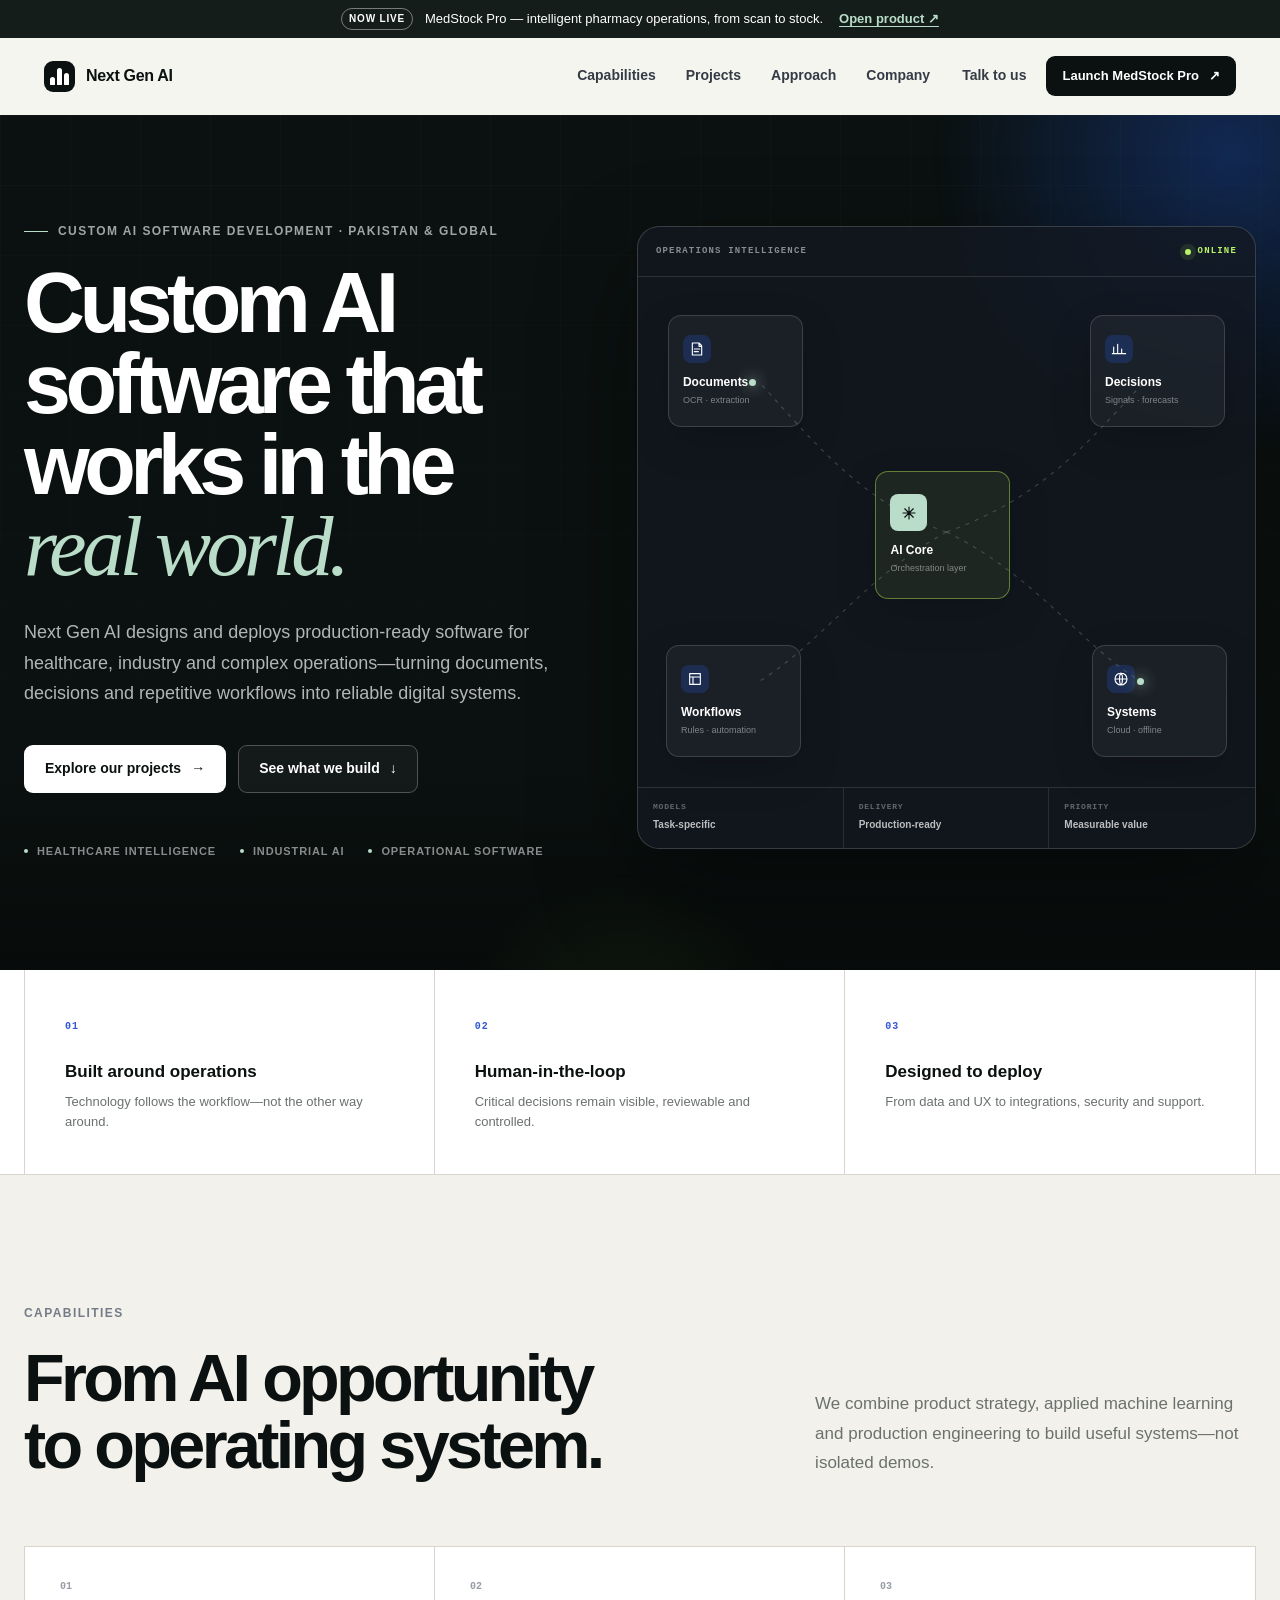
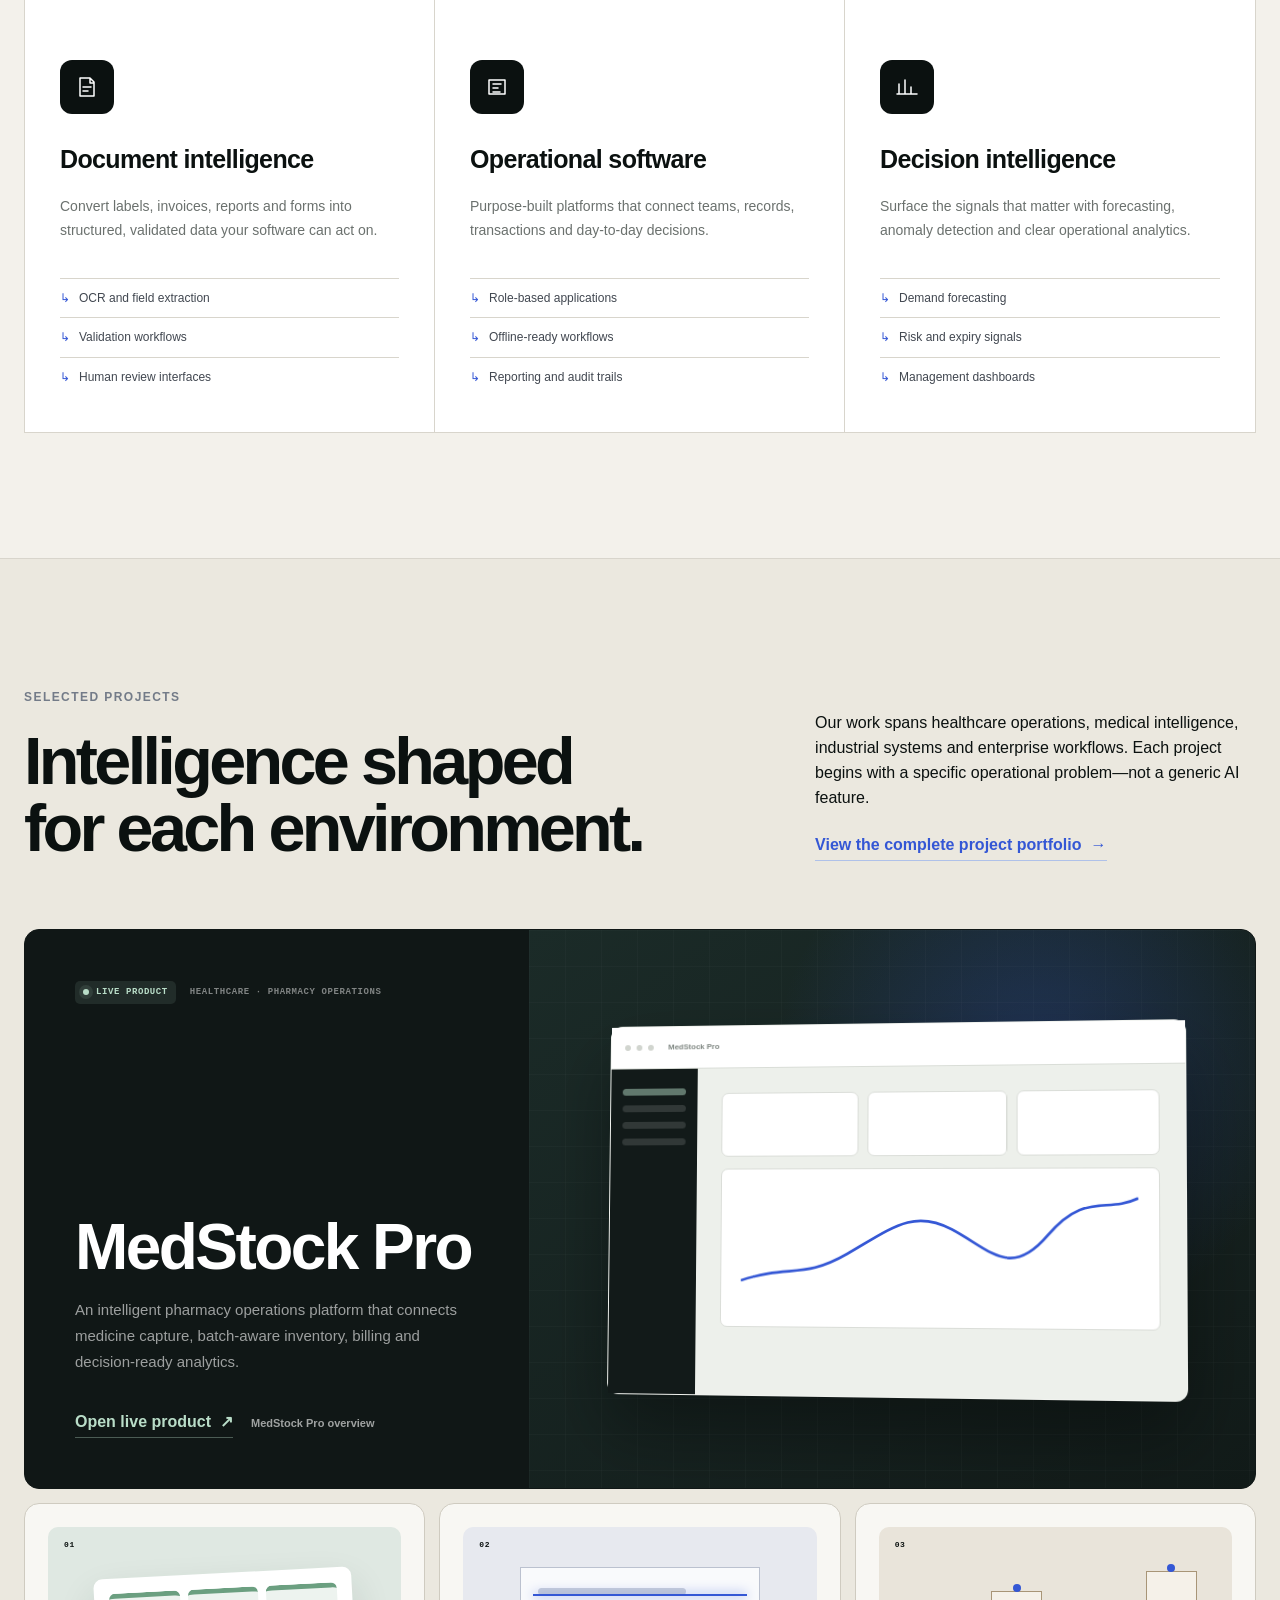
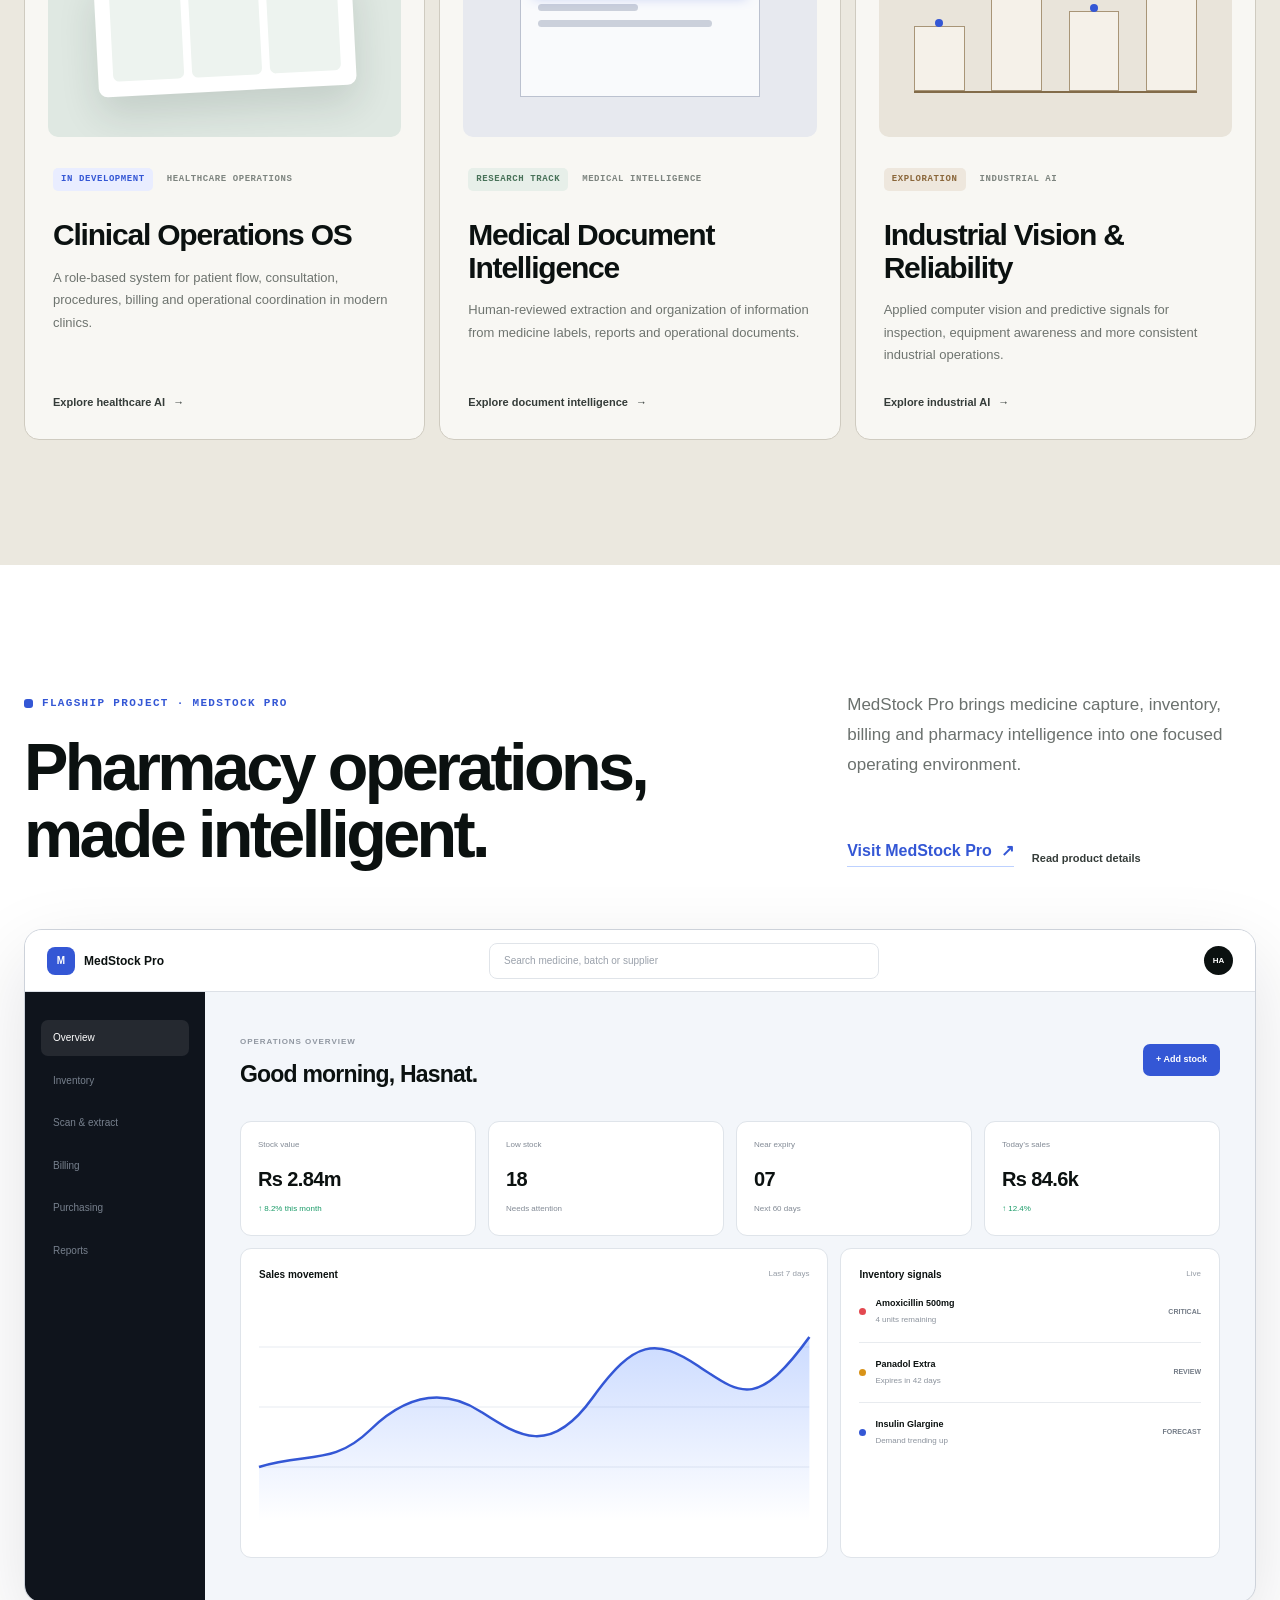
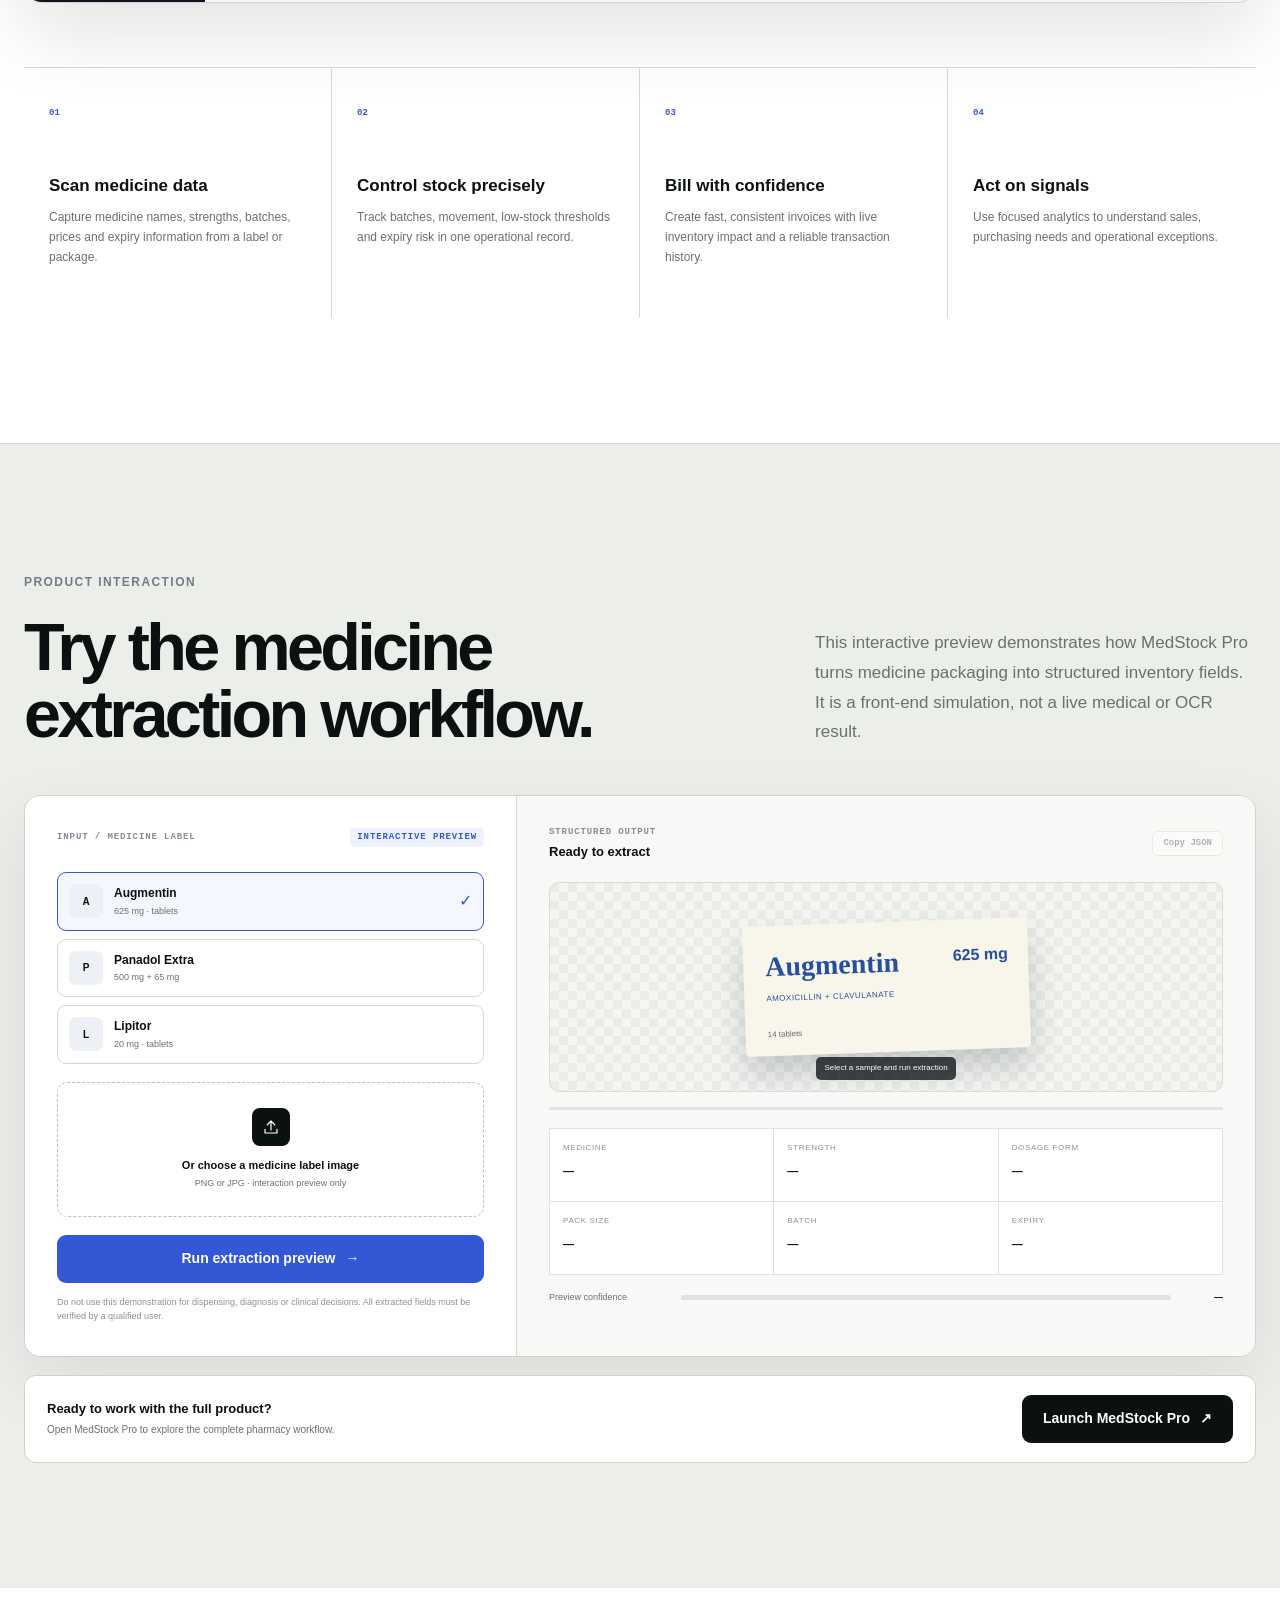
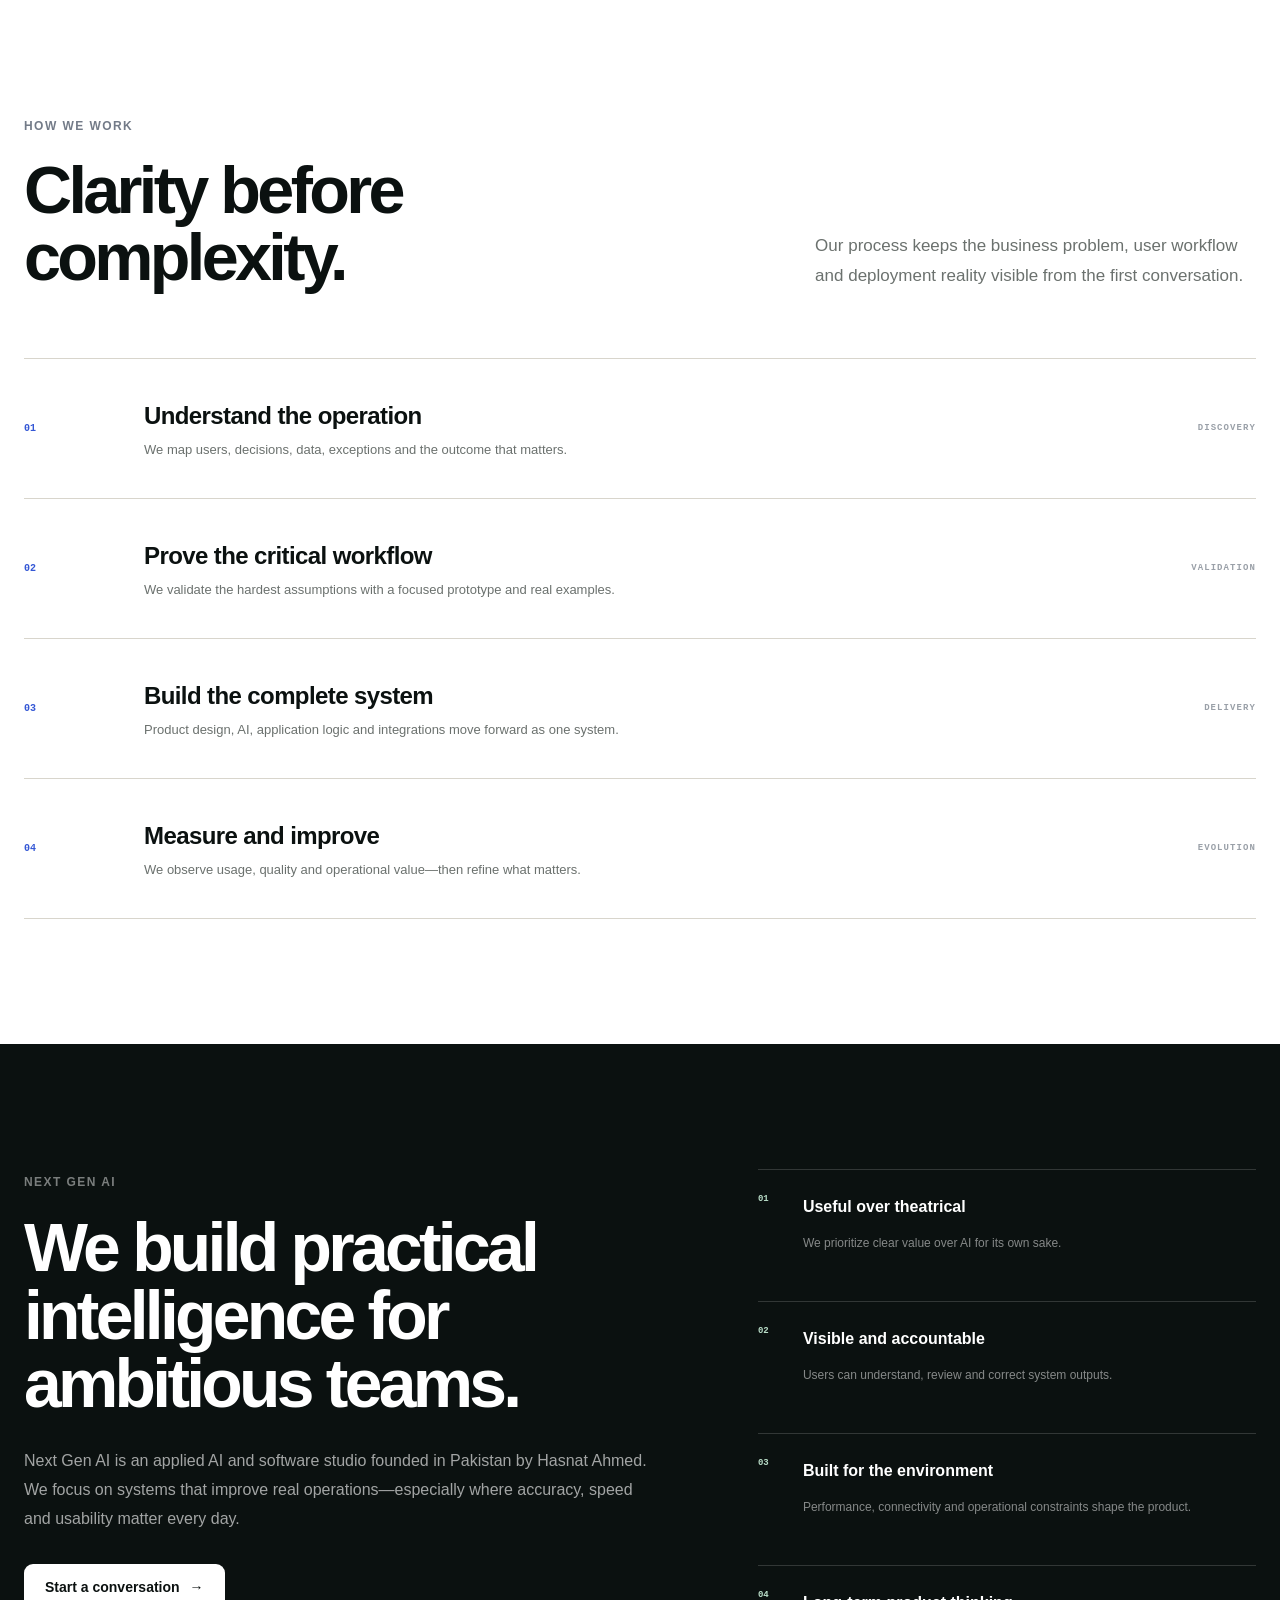
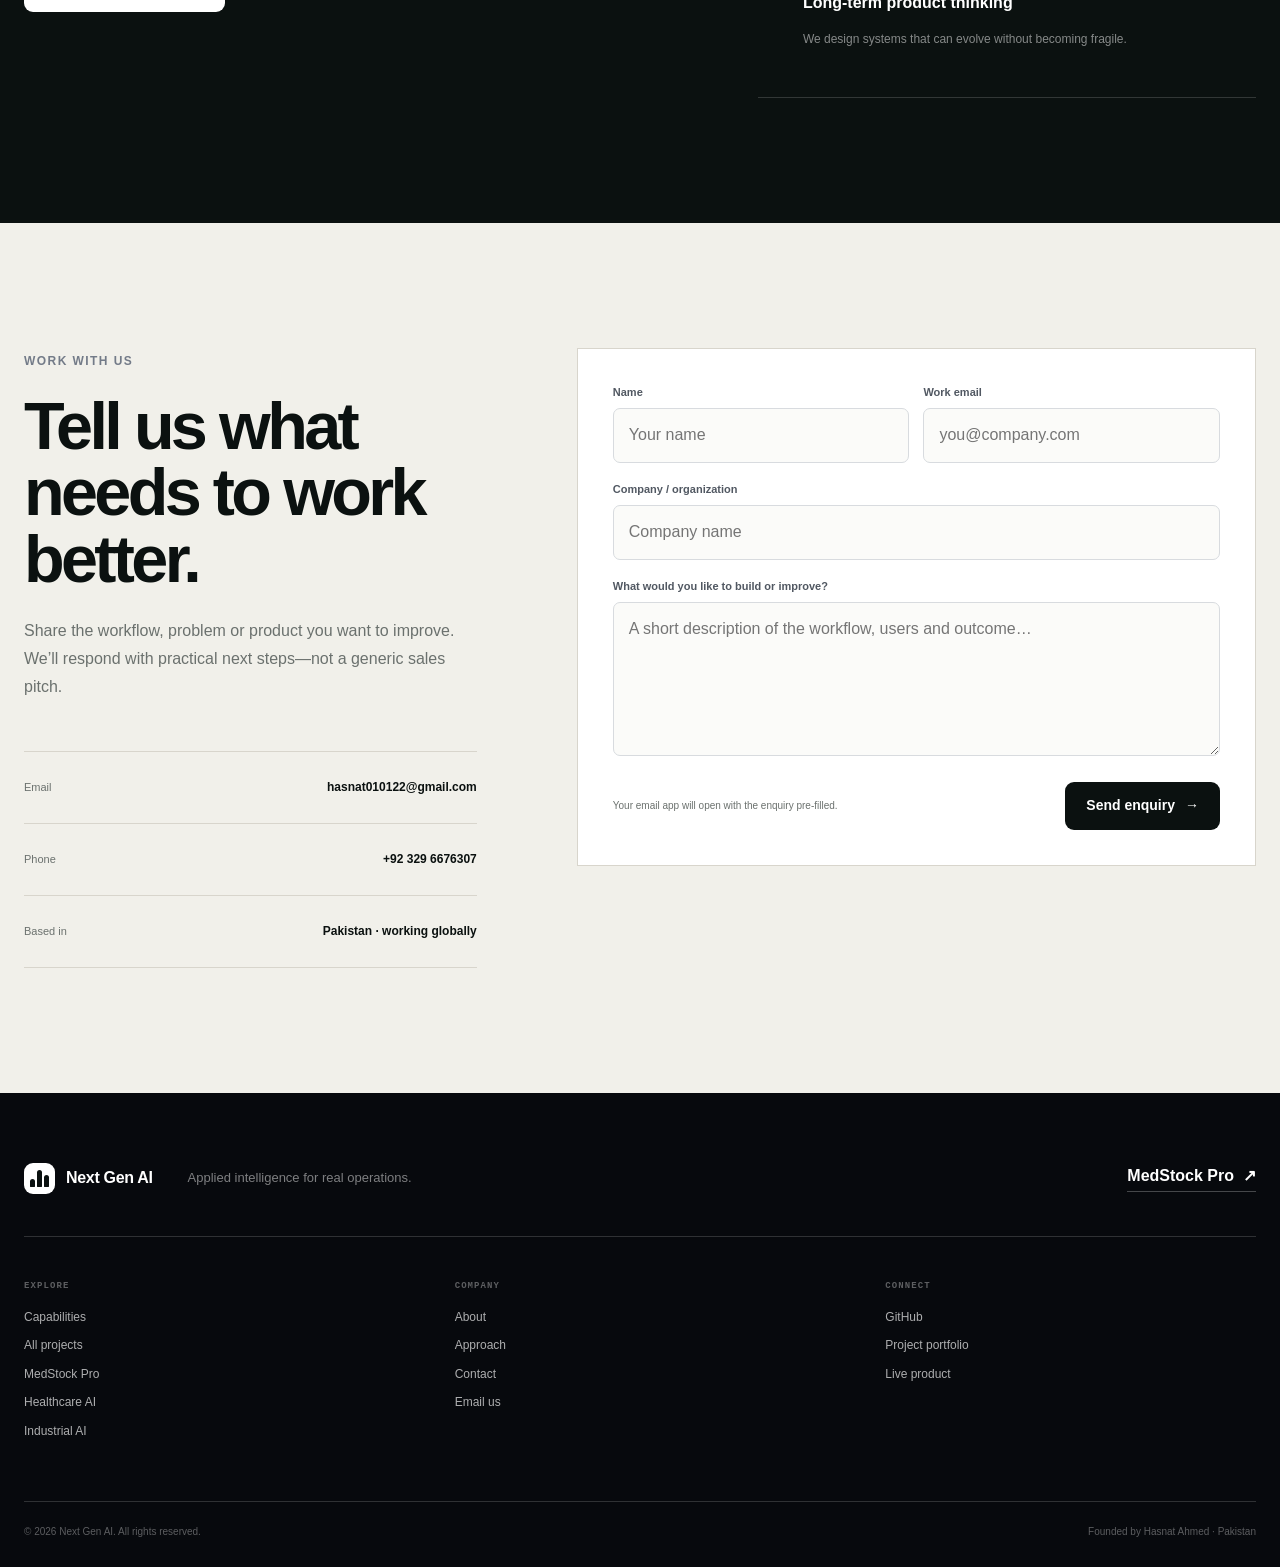
==== commit 25157f68: "Move SEO website files to deployment root" ====
--- a/index.html
+++ b/index.html
@@ -4,11 +4,86 @@
   <meta charset="UTF-8">
   <meta name="viewport" content="width=device-width, initial-scale=1.0">
   <meta name="theme-color" content="#0a0d12">
-  <meta name="description" content="Next Gen AI designs and deploys production-ready AI systems for healthcare, operations, vision and business automation. Explore MedStock Pro, our intelligent pharmacy operations platform.">
-  <meta property="og:title" content="Next Gen AI — Applied intelligence for real operations">
-  <meta property="og:description" content="AI systems designed around real workflows, measurable outcomes and reliable deployment.">
+  <title>Custom AI Software Development in Pakistan | Next Gen AI</title>
+  <meta name="description" content="Next Gen AI is a Pakistan-based applied AI company building healthcare AI, document intelligence, industrial vision and custom software for global teams.">
+  <meta name="author" content="Next Gen AI">
+  <meta name="robots" content="index,follow,max-image-preview:large,max-snippet:-1,max-video-preview:-1">
+  <meta name="geo.region" content="PK">
+  <link rel="canonical" href="https://www.nextaigen.org/">
+  <link rel="alternate" hreflang="en" href="https://www.nextaigen.org/">
+  <link rel="alternate" hreflang="x-default" href="https://www.nextaigen.org/">
+  <link rel="icon" type="image/png" sizes="32x32" href="assets/favicon-32.png">
+
+  <meta property="og:site_name" content="Next Gen AI">
+  <meta property="og:title" content="Custom AI Software Development in Pakistan | Next Gen AI">
+  <meta property="og:description" content="Production-ready AI systems for healthcare, industry and complex operations—built in Pakistan for teams worldwide.">
   <meta property="og:type" content="website">
-  <title>Next Gen AI — Applied intelligence for real operations</title>
+  <meta property="og:locale" content="en_PK">
+  <meta property="og:url" content="https://www.nextaigen.org/">
+  <meta property="og:image" content="https://www.nextaigen.org/assets/og-home.png">
+  <meta property="og:image:width" content="1200">
+  <meta property="og:image:height" content="630">
+  <meta property="og:image:alt" content="Next Gen AI — custom AI software for real operations">
+  <meta name="twitter:card" content="summary_large_image">
+  <meta name="twitter:title" content="Custom AI Software Development | Next Gen AI">
+  <meta name="twitter:description" content="Applied AI systems for healthcare, industry and operational teams in Pakistan and worldwide.">
+  <meta name="twitter:image" content="https://www.nextaigen.org/assets/og-home.png">
+
+  <script type="application/ld+json">
+  {
+    "@context": "https://schema.org",
+    "@graph": [
+      {
+        "@type": "Organization",
+        "@id": "https://www.nextaigen.org/#organization",
+        "name": "Next Gen AI",
+        "url": "https://www.nextaigen.org/",
+        "logo": {
+          "@type": "ImageObject",
+          "url": "https://www.nextaigen.org/assets/logo-512.png",
+          "width": 512,
+          "height": 512
+        },
+        "description": "Pakistan-based applied AI and software company building production-ready systems for healthcare, industry and business operations.",
+        "email": "hasnat010122@gmail.com",
+        "telephone": "+92-329-6676307",
+        "areaServed": ["Pakistan", "Worldwide"],
+        "founder": {
+          "@type": "Person",
+          "name": "Hasnat Ahmed",
+          "url": "https://www.nextaigen.org/#company",
+          "sameAs": "https://github.com/hasnat010122-dev"
+        },
+        "knowsAbout": [
+          "Artificial intelligence",
+          "Custom software development",
+          "Healthcare AI",
+          "Document intelligence",
+          "Computer vision",
+          "Industrial AI",
+          "Business process automation"
+        ]
+      },
+      {
+        "@type": "WebSite",
+        "@id": "https://www.nextaigen.org/#website",
+        "url": "https://www.nextaigen.org/",
+        "name": "Next Gen AI",
+        "inLanguage": "en",
+        "publisher": { "@id": "https://www.nextaigen.org/#organization" }
+      },
+      {
+        "@type": "Service",
+        "@id": "https://www.nextaigen.org/#custom-ai-development",
+        "name": "Custom AI Software Development",
+        "serviceType": "Applied AI strategy, product design and production software engineering",
+        "provider": { "@id": "https://www.nextaigen.org/#organization" },
+        "areaServed": ["Pakistan", "Worldwide"],
+        "url": "https://www.nextaigen.org/#capabilities"
+      }
+    ]
+  }
+  </script>
   <link rel="stylesheet" href="styles.css">
 </head>
 <body>
@@ -18,18 +93,14 @@
     <div class="announcement-inner">
       <span class="announcement-label">Now live</span>
       <span>MedStock Pro — intelligent pharmacy operations, from scan to stock.</span>
-      <a href="https://medstock.nextaigen.org/" target="_blank" rel="noopener noreferrer">
-        Open product <span aria-hidden="true">↗</span>
-      </a>
+      <a href="https://medstock.nextaigen.org/" target="_blank" rel="noopener noreferrer">Open product <span aria-hidden="true">↗</span></a>
     </div>
   </div>
 
   <header class="site-header" id="siteHeader">
     <div class="nav-shell">
       <a class="brand" href="#home" aria-label="Next Gen AI home">
-        <span class="brand-mark" aria-hidden="true">
-          <i></i><i></i><i></i>
-        </span>
+        <span class="brand-mark" aria-hidden="true"><i></i><i></i><i></i></span>
         <span>Next Gen AI</span>
       </a>
 
@@ -42,26 +113,9 @@
 
       <div class="nav-actions">
         <a class="text-link desktop-only" href="#contact">Talk to us</a>
-
-        <a
-          class="button button-dark button-small desktop-only"
-          href="https://medstock.nextaigen.org/"
-          target="_blank"
-          rel="noopener noreferrer"
-        >
-          Launch MedStock Pro <span aria-hidden="true">↗</span>
-        </a>
-
-        <button
-          class="menu-toggle"
-          id="menuToggle"
-          type="button"
-          aria-expanded="false"
-          aria-controls="mobileNav"
-          aria-label="Open navigation"
-        >
-          <span></span>
-          <span></span>
+        <a class="button button-dark button-small desktop-only" href="https://medstock.nextaigen.org/" target="_blank" rel="noopener noreferrer">Launch MedStock Pro <span aria-hidden="true">↗</span></a>
+        <button class="menu-toggle" id="menuToggle" type="button" aria-expanded="false" aria-controls="mobileNav" aria-label="Open navigation">
+          <span></span><span></span>
         </button>
       </div>
     </div>
@@ -72,15 +126,7 @@
       <a href="#approach">Approach</a>
       <a href="#company">Company</a>
       <a href="#contact">Talk to us</a>
-
-      <a
-        class="button button-dark"
-        href="https://medstock.nextaigen.org/"
-        target="_blank"
-        rel="noopener noreferrer"
-      >
-        Launch MedStock Pro <span aria-hidden="true">↗</span>
-      </a>
+      <a class="button button-dark" href="https://medstock.nextaigen.org/" target="_blank" rel="noopener noreferrer">Launch MedStock Pro <span aria-hidden="true">↗</span></a>
     </nav>
   </header>
 
@@ -92,32 +138,13 @@
 
       <div class="container hero-layout">
         <div class="hero-copy reveal">
-          <div class="eyebrow">
-            <span></span>
-            Applied AI studio · Pakistan
-          </div>
-
-          <h1>
-            AI systems that work in the
-            <em>real world.</em>
-          </h1>
-
-          <p>
-            We design and deploy intelligent software for healthcare, industry
-            and complex operations—turning documents, decisions and repetitive
-            workflows into reliable digital systems.
-          </p>
-
+          <div class="eyebrow"><span></span> Custom AI software development · Pakistan &amp; global</div>
+          <h1>Custom AI software that works in the <em>real world.</em></h1>
+          <p>Next Gen AI designs and deploys production-ready software for healthcare, industry and complex operations—turning documents, decisions and repetitive workflows into reliable digital systems.</p>
           <div class="hero-actions">
-            <a class="button button-light" href="projects.html">
-              Explore our projects <span aria-hidden="true">→</span>
-            </a>
-
-            <a class="button button-ghost" href="#capabilities">
-              See what we build <span aria-hidden="true">↓</span>
-            </a>
-          </div>
-
+            <a class="button button-light" href="projects.html">Explore our projects <span aria-hidden="true">→</span></a>
+            <a class="button button-ghost" href="#capabilities">See what we build <span aria-hidden="true">↓</span></a>
+          </div>
           <div class="hero-proof" aria-label="Core focus areas">
             <span>Healthcare intelligence</span>
             <span>Industrial AI</span>
@@ -125,95 +152,48 @@
           </div>
         </div>
 
-        <div
-          class="intelligence-map reveal delay-1"
-          aria-label="Illustration showing an AI operations system"
-        >
+        <div class="intelligence-map reveal delay-1" aria-label="Illustration showing an AI operations system">
           <div class="map-topline">
             <span>OPERATIONS INTELLIGENCE</span>
             <span class="live-state"><i></i> ONLINE</span>
           </div>
-
           <div class="map-stage">
-            <svg
-              class="map-connections"
-              viewBox="0 0 600 560"
-              preserveAspectRatio="none"
-              aria-hidden="true"
-            >
+            <svg class="map-connections" viewBox="0 0 600 560" preserveAspectRatio="none" aria-hidden="true">
               <path d="M300 280 C220 250 170 180 120 118"></path>
               <path d="M300 280 C400 240 445 170 492 116"></path>
               <path d="M300 280 C220 330 180 400 118 444"></path>
               <path d="M300 280 C390 330 430 405 492 446"></path>
             </svg>
-
             <div class="map-node node-center">
               <span class="node-icon large-icon">
-                <svg viewBox="0 0 24 24" aria-hidden="true">
-                  <path d="M12 3v18M3 12h18M5.6 5.6l12.8 12.8M18.4 5.6 5.6 18.4"></path>
-                </svg>
+                <svg viewBox="0 0 24 24" aria-hidden="true"><path d="M12 3v18M3 12h18M5.6 5.6l12.8 12.8M18.4 5.6 5.6 18.4"></path></svg>
               </span>
               <strong>AI Core</strong>
               <small>Orchestration layer</small>
             </div>
-
             <div class="map-node node-a">
-              <span class="node-icon">
-                <svg viewBox="0 0 24 24" aria-hidden="true">
-                  <path d="M5 3h10l4 4v14H5zM15 3v5h4M8 12h8M8 16h6"></path>
-                </svg>
-              </span>
-              <strong>Documents</strong>
-              <small>OCR · extraction</small>
-            </div>
-
+              <span class="node-icon"><svg viewBox="0 0 24 24" aria-hidden="true"><path d="M5 3h10l4 4v14H5zM15 3v5h4M8 12h8M8 16h6"></path></svg></span>
+              <strong>Documents</strong><small>OCR · extraction</small>
+            </div>
             <div class="map-node node-b">
-              <span class="node-icon">
-                <svg viewBox="0 0 24 24" aria-hidden="true">
-                  <path d="M4 19V9M10 19V5M16 19v-7M22 19H2"></path>
-                </svg>
-              </span>
-              <strong>Decisions</strong>
-              <small>Signals · forecasts</small>
-            </div>
-
+              <span class="node-icon"><svg viewBox="0 0 24 24" aria-hidden="true"><path d="M4 19V9M10 19V5M16 19v-7M22 19H2"></path></svg></span>
+              <strong>Decisions</strong><small>Signals · forecasts</small>
+            </div>
             <div class="map-node node-c">
-              <span class="node-icon">
-                <svg viewBox="0 0 24 24" aria-hidden="true">
-                  <path d="M4 4h16v16H4zM4 9h16M9 9v11"></path>
-                </svg>
-              </span>
-              <strong>Workflows</strong>
-              <small>Rules · automation</small>
-            </div>
-
+              <span class="node-icon"><svg viewBox="0 0 24 24" aria-hidden="true"><path d="M4 4h16v16H4zM4 9h16M9 9v11"></path></svg></span>
+              <strong>Workflows</strong><small>Rules · automation</small>
+            </div>
             <div class="map-node node-d">
-              <span class="node-icon">
-                <svg viewBox="0 0 24 24" aria-hidden="true">
-                  <path d="M12 21a9 9 0 1 0 0-18 9 9 0 0 0 0 18ZM3 12h18M12 3c3 3 3 15 0 18M12 3c-3 3-3 15 0 18"></path>
-                </svg>
-              </span>
-              <strong>Systems</strong>
-              <small>Cloud · offline</small>
-            </div>
-
+              <span class="node-icon"><svg viewBox="0 0 24 24" aria-hidden="true"><path d="M12 21a9 9 0 1 0 0-18 9 9 0 0 0 0 18ZM3 12h18M12 3c3 3 3 15 0 18M12 3c-3 3-3 15 0 18"></path></svg></span>
+              <strong>Systems</strong><small>Cloud · offline</small>
+            </div>
             <div class="signal-pulse pulse-one"></div>
             <div class="signal-pulse pulse-two"></div>
           </div>
-
           <div class="map-footer">
-            <div>
-              <span>MODELS</span>
-              <strong>Task-specific</strong>
-            </div>
-            <div>
-              <span>DELIVERY</span>
-              <strong>Production-ready</strong>
-            </div>
-            <div>
-              <span>PRIORITY</span>
-              <strong>Measurable value</strong>
-            </div>
+            <div><span>MODELS</span><strong>Task-specific</strong></div>
+            <div><span>DELIVERY</span><strong>Production-ready</strong></div>
+            <div><span>PRIORITY</span><strong>Measurable value</strong></div>
           </div>
         </div>
       </div>
@@ -221,23 +201,9 @@
 
     <section class="signal-strip" aria-label="Next Gen AI principles">
       <div class="container signal-grid">
-        <div>
-          <span>01</span>
-          <strong>Built around operations</strong>
-          <p>Technology follows the workflow—not the other way around.</p>
-        </div>
-
-        <div>
-          <span>02</span>
-          <strong>Human-in-the-loop</strong>
-          <p>Critical decisions remain visible, reviewable and controlled.</p>
-        </div>
-
-        <div>
-          <span>03</span>
-          <strong>Designed to deploy</strong>
-          <p>From data and UX to integrations, security and support.</p>
-        </div>
+        <div><span>01</span><strong>Built around operations</strong><p>Technology follows the workflow—not the other way around.</p></div>
+        <div><span>02</span><strong>Human-in-the-loop</strong><p>Critical decisions remain visible, reviewable and controlled.</p></div>
+        <div><span>03</span><strong>Designed to deploy</strong><p>From data and UX to integrations, security and support.</p></div>
       </div>
     </section>
 
@@ -248,81 +214,30 @@
             <span class="kicker">Capabilities</span>
             <h2>From AI opportunity<br>to operating system.</h2>
           </div>
-
-          <p>
-            We combine product strategy, applied machine learning and
-            production engineering to build useful systems—not isolated demos.
-          </p>
+          <p>We combine product strategy, applied machine learning and production engineering to build useful systems—not isolated demos.</p>
         </div>
 
         <div class="capability-grid">
           <article class="capability-card reveal">
             <div class="capability-number">01</div>
-
-            <div class="capability-icon">
-              <svg viewBox="0 0 24 24" aria-hidden="true">
-                <path d="M5 3h10l4 4v14H5zM15 3v5h4M8 12h8M8 16h5"></path>
-              </svg>
-            </div>
-
+            <div class="capability-icon"><svg viewBox="0 0 24 24" aria-hidden="true"><path d="M5 3h10l4 4v14H5zM15 3v5h4M8 12h8M8 16h5"></path></svg></div>
             <h3>Document intelligence</h3>
-
-            <p>
-              Convert labels, invoices, reports and forms into structured,
-              validated data your software can act on.
-            </p>
-
-            <ul>
-              <li>OCR and field extraction</li>
-              <li>Validation workflows</li>
-              <li>Human review interfaces</li>
-            </ul>
-          </article>
-
+            <p>Convert labels, invoices, reports and forms into structured, validated data your software can act on.</p>
+            <ul><li>OCR and field extraction</li><li>Validation workflows</li><li>Human review interfaces</li></ul>
+          </article>
           <article class="capability-card reveal delay-1">
             <div class="capability-number">02</div>
-
-            <div class="capability-icon">
-              <svg viewBox="0 0 24 24" aria-hidden="true">
-                <path d="M4 5h16v14H4zM8 9h8M8 13h5M8 17h7"></path>
-              </svg>
-            </div>
-
+            <div class="capability-icon"><svg viewBox="0 0 24 24" aria-hidden="true"><path d="M4 5h16v14H4zM8 9h8M8 13h5M8 17h7"></path></svg></div>
             <h3>Operational software</h3>
-
-            <p>
-              Purpose-built platforms that connect teams, records,
-              transactions and day-to-day decisions.
-            </p>
-
-            <ul>
-              <li>Role-based applications</li>
-              <li>Offline-ready workflows</li>
-              <li>Reporting and audit trails</li>
-            </ul>
-          </article>
-
+            <p>Purpose-built platforms that connect teams, records, transactions and day-to-day decisions.</p>
+            <ul><li>Role-based applications</li><li>Offline-ready workflows</li><li>Reporting and audit trails</li></ul>
+          </article>
           <article class="capability-card reveal delay-2">
             <div class="capability-number">03</div>
-
-            <div class="capability-icon">
-              <svg viewBox="0 0 24 24" aria-hidden="true">
-                <path d="M4 19V9M10 19V5M16 19v-7M22 19H2"></path>
-              </svg>
-            </div>
-
+            <div class="capability-icon"><svg viewBox="0 0 24 24" aria-hidden="true"><path d="M4 19V9M10 19V5M16 19v-7M22 19H2"></path></svg></div>
             <h3>Decision intelligence</h3>
-
-            <p>
-              Surface the signals that matter with forecasting, anomaly
-              detection and clear operational analytics.
-            </p>
-
-            <ul>
-              <li>Demand forecasting</li>
-              <li>Risk and expiry signals</li>
-              <li>Management dashboards</li>
-            </ul>
+            <p>Surface the signals that matter with forecasting, anomaly detection and clear operational analytics.</p>
+            <ul><li>Demand forecasting</li><li>Risk and expiry signals</li><li>Management dashboards</li></ul>
           </article>
         </div>
       </div>
@@ -335,159 +250,56 @@
             <span class="kicker">Selected projects</span>
             <h2>Intelligence shaped<br>for each environment.</h2>
           </div>
-
           <div class="projects-heading-copy">
-            <p>
-              Our work spans healthcare operations, medical intelligence,
-              industrial systems and enterprise workflows. Each project begins
-              with a specific operational problem—not a generic AI feature.
-            </p>
-
-            <a class="inline-arrow" href="projects.html">
-              View the complete project portfolio
-              <span aria-hidden="true">→</span>
-            </a>
+            <p>Our work spans healthcare operations, medical intelligence, industrial systems and enterprise workflows. Each project begins with a specific operational problem—not a generic AI feature.</p>
+            <a class="inline-arrow" href="projects.html">View the complete project portfolio <span aria-hidden="true">→</span></a>
           </div>
         </div>
 
         <div class="selected-project-grid">
           <article class="selected-project project-featured reveal">
             <div class="project-card-copy">
-              <div class="project-meta">
-                <span class="status-live"><i></i> Live product</span>
-                <span>Healthcare · Pharmacy operations</span>
+              <div class="project-meta"><span class="status-live"><i></i> Live product</span><span>Healthcare · Pharmacy operations</span></div>
+              <h3>MedStock Pro</h3>
+              <p>An intelligent pharmacy operations platform that connects medicine capture, batch-aware inventory, billing and decision-ready analytics.</p>
+              <div class="project-card-links">
+                <a class="inline-arrow" href="https://medstock.nextaigen.org/" target="_blank" rel="noopener noreferrer">Open live product <span aria-hidden="true">↗</span></a>
+                <a class="quiet-link" href="medstock-pro.html">MedStock Pro overview</a>
               </div>
-
-              <h3>MedStock Pro</h3>
-
-              <p>
-                An intelligent pharmacy operations platform that connects
-                medicine capture, batch-aware inventory, billing and
-                decision-ready analytics.
-              </p>
-
-              <div class="project-card-links">
-                <a
-                  class="inline-arrow"
-                  href="https://medstock.nextaigen.org/"
-                  target="_blank"
-                  rel="noopener noreferrer"
-                >
-                  Open live product <span aria-hidden="true">↗</span>
-                </a>
-
-                <a class="quiet-link" href="projects.html#medstock-project">
-                  Project overview
-                </a>
-              </div>
-            </div>
-
-            <div
-              class="project-visual project-visual-medstock"
-              aria-hidden="true"
-            >
+            </div>
+            <div class="project-visual project-visual-medstock" aria-hidden="true">
               <div class="visual-window">
-                <div class="visual-window-top">
-                  <i></i><i></i><i></i>
-                  <span>MedStock Pro</span>
-                </div>
-
+                <div class="visual-window-top"><i></i><i></i><i></i><span>MedStock Pro</span></div>
                 <div class="visual-window-body">
-                  <div class="visual-side">
-                    <b></b><b></b><b></b><b></b>
-                  </div>
-
-                  <div class="visual-content">
-                    <div class="visual-metrics">
-                      <i></i><i></i><i></i>
-                    </div>
-
-                    <div class="visual-chart">
-                      <svg viewBox="0 0 300 100" preserveAspectRatio="none">
-                        <path d="M0 78C38 64 48 77 82 55s50-38 79-21 44 42 72 5 43-18 67-31"></path>
-                      </svg>
-                    </div>
-                  </div>
+                  <div class="visual-side"><b></b><b></b><b></b><b></b></div>
+                  <div class="visual-content"><div class="visual-metrics"><i></i><i></i><i></i></div><div class="visual-chart"><svg viewBox="0 0 300 100" preserveAspectRatio="none"><path d="M0 78C38 64 48 77 82 55s50-38 79-21 44 42 72 5 43-18 67-31"></path></svg></div></div>
                 </div>
               </div>
             </div>
           </article>
 
           <article class="selected-project reveal delay-1">
-            <div class="project-mini-visual visual-clinic" aria-hidden="true">
-              <span>01</span>
-              <div><i></i><i></i><i></i></div>
-            </div>
-
-            <div class="project-meta">
-              <span class="status-build">In development</span>
-              <span>Healthcare operations</span>
-            </div>
-
+            <div class="project-mini-visual visual-clinic" aria-hidden="true"><span>01</span><div><i></i><i></i><i></i></div></div>
+            <div class="project-meta"><span class="status-build">In development</span><span>Healthcare operations</span></div>
             <h3>Clinical Operations OS</h3>
-
-            <p>
-              A role-based system for patient flow, consultation, procedures,
-              billing and operational coordination in modern clinics.
-            </p>
-
-            <a class="quiet-link" href="projects.html#clinical-operations">
-              Explore direction <span>→</span>
-            </a>
+            <p>A role-based system for patient flow, consultation, procedures, billing and operational coordination in modern clinics.</p>
+            <a class="quiet-link" href="healthcare-ai-solutions.html">Explore healthcare AI <span>→</span></a>
           </article>
 
           <article class="selected-project reveal delay-2">
-            <div
-              class="project-mini-visual visual-medical-ai"
-              aria-hidden="true"
-            >
-              <span>02</span>
-              <div class="scan-frame"><b></b><b></b><b></b></div>
-            </div>
-
-            <div class="project-meta">
-              <span class="status-research">Research track</span>
-              <span>Medical intelligence</span>
-            </div>
-
+            <div class="project-mini-visual visual-medical-ai" aria-hidden="true"><span>02</span><div class="scan-frame"><b></b><b></b><b></b></div></div>
+            <div class="project-meta"><span class="status-research">Research track</span><span>Medical intelligence</span></div>
             <h3>Medical Document Intelligence</h3>
-
-            <p>
-              Human-reviewed extraction and organization of information from
-              medicine labels, reports and operational documents.
-            </p>
-
-            <a class="quiet-link" href="projects.html#medical-intelligence">
-              Explore direction <span>→</span>
-            </a>
+            <p>Human-reviewed extraction and organization of information from medicine labels, reports and operational documents.</p>
+            <a class="quiet-link" href="healthcare-ai-solutions.html#document-intelligence">Explore document intelligence <span>→</span></a>
           </article>
 
           <article class="selected-project reveal delay-3">
-            <div
-              class="project-mini-visual visual-industry"
-              aria-hidden="true"
-            >
-              <span>03</span>
-              <div class="industry-line">
-                <i></i><i></i><i></i><i></i>
-              </div>
-            </div>
-
-            <div class="project-meta">
-              <span class="status-explore">Exploration</span>
-              <span>Industrial AI</span>
-            </div>
-
+            <div class="project-mini-visual visual-industry" aria-hidden="true"><span>03</span><div class="industry-line"><i></i><i></i><i></i><i></i></div></div>
+            <div class="project-meta"><span class="status-explore">Exploration</span><span>Industrial AI</span></div>
             <h3>Industrial Vision & Reliability</h3>
-
-            <p>
-              Applied computer vision and predictive signals for inspection,
-              equipment awareness and more consistent industrial operations.
-            </p>
-
-            <a class="quiet-link" href="projects.html#industrial-vision">
-              Explore direction <span>→</span>
-            </a>
+            <p>Applied computer vision and predictive signals for inspection, equipment awareness and more consistent industrial operations.</p>
+            <a class="quiet-link" href="industrial-ai-solutions.html">Explore industrial AI <span>→</span></a>
           </article>
         </div>
       </div>
@@ -497,207 +309,62 @@
       <div class="container">
         <div class="product-intro reveal">
           <div>
-            <span class="product-wordmark">
-              <i></i> FLAGSHIP PROJECT · MEDSTOCK PRO
-            </span>
-
+            <span class="product-wordmark"><i></i> FLAGSHIP PROJECT · MEDSTOCK PRO</span>
             <h2>Pharmacy operations,<br>made intelligent.</h2>
           </div>
-
           <div class="product-intro-copy">
-            <p>
-              MedStock Pro brings medicine capture, inventory, billing and
-              pharmacy intelligence into one focused operating environment.
-            </p>
-
-            <a
-              class="inline-arrow"
-              href="https://medstock.nextaigen.org/"
-              target="_blank"
-              rel="noopener noreferrer"
-            >
-              Visit MedStock Pro <span aria-hidden="true">↗</span>
-            </a>
+            <p>MedStock Pro brings medicine capture, inventory, billing and pharmacy intelligence into one focused operating environment.</p>
+            <div class="project-card-links">
+              <a class="inline-arrow" href="https://medstock.nextaigen.org/" target="_blank" rel="noopener noreferrer">Visit MedStock Pro <span aria-hidden="true">↗</span></a>
+              <a class="quiet-link" href="medstock-pro.html">Read product details</a>
+            </div>
           </div>
         </div>
 
         <div class="product-window reveal">
           <div class="window-chrome">
-            <div class="window-brand">
-              <span class="mini-mark">M</span>
-              <strong>MedStock Pro</strong>
-            </div>
-
-            <div class="window-search">
-              Search medicine, batch or supplier
-            </div>
-
+            <div class="window-brand"><span class="mini-mark">M</span><strong>MedStock Pro</strong></div>
+            <div class="window-search">Search medicine, batch or supplier</div>
             <div class="window-user">HA</div>
           </div>
-
           <div class="window-body">
             <aside class="window-sidebar">
-              <span class="active">Overview</span>
-              <span>Inventory</span>
-              <span>Scan & extract</span>
-              <span>Billing</span>
-              <span>Purchasing</span>
-              <span>Reports</span>
+              <span class="active">Overview</span><span>Inventory</span><span>Scan & extract</span><span>Billing</span><span>Purchasing</span><span>Reports</span>
             </aside>
-
             <div class="window-main">
-              <div class="window-heading">
-                <div>
-                  <small>OPERATIONS OVERVIEW</small>
-                  <h3>Good morning, Hasnat.</h3>
+              <div class="window-heading"><div><small>OPERATIONS OVERVIEW</small><h3>Good morning, Hasnat.</h3></div><button type="button">+ Add stock</button></div>
+              <div class="metric-grid">
+                <div><span>Stock value</span><strong>Rs 2.84m</strong><small class="positive">↑ 8.2% this month</small></div>
+                <div><span>Low stock</span><strong>18</strong><small>Needs attention</small></div>
+                <div><span>Near expiry</span><strong>07</strong><small>Next 60 days</small></div>
+                <div><span>Today’s sales</span><strong>Rs 84.6k</strong><small class="positive">↑ 12.4%</small></div>
+              </div>
+              <div class="dashboard-grid">
+                <div class="chart-card">
+                  <div class="card-line"><strong>Sales movement</strong><span>Last 7 days</span></div>
+                  <svg viewBox="0 0 520 220" preserveAspectRatio="none" aria-label="Sample sales chart">
+                    <defs><linearGradient id="area" x1="0" y1="0" x2="0" y2="1"><stop offset="0" stop-color="#2667ff" stop-opacity=".24"></stop><stop offset="1" stop-color="#2667ff" stop-opacity="0"></stop></linearGradient></defs>
+                    <path class="chart-gridline" d="M0 45H520M0 105H520M0 165H520"></path>
+                    <path class="chart-area" d="M0 165 C45 150 70 164 105 128 S175 86 210 110 S275 155 315 96 S375 36 415 64 S470 108 520 35 V220 H0Z"></path>
+                    <path class="chart-line" d="M0 165 C45 150 70 164 105 128 S175 86 210 110 S275 155 315 96 S375 36 415 64 S470 108 520 35"></path>
+                  </svg>
                 </div>
-                <button type="button">+ Add stock</button>
-              </div>
-
-              <div class="metric-grid">
-                <div>
-                  <span>Stock value</span>
-                  <strong>Rs 2.84m</strong>
-                  <small class="positive">↑ 8.2% this month</small>
-                </div>
-
-                <div>
-                  <span>Low stock</span>
-                  <strong>18</strong>
-                  <small>Needs attention</small>
-                </div>
-
-                <div>
-                  <span>Near expiry</span>
-                  <strong>07</strong>
-                  <small>Next 60 days</small>
-                </div>
-
-                <div>
-                  <span>Today’s sales</span>
-                  <strong>Rs 84.6k</strong>
-                  <small class="positive">↑ 12.4%</small>
+                <div class="alerts-card">
+                  <div class="card-line"><strong>Inventory signals</strong><span>Live</span></div>
+                  <div class="alert-row"><i class="alert-red"></i><div><strong>Amoxicillin 500mg</strong><span>4 units remaining</span></div><b>Critical</b></div>
+                  <div class="alert-row"><i class="alert-amber"></i><div><strong>Panadol Extra</strong><span>Expires in 42 days</span></div><b>Review</b></div>
+                  <div class="alert-row"><i class="alert-blue"></i><div><strong>Insulin Glargine</strong><span>Demand trending up</span></div><b>Forecast</b></div>
                 </div>
               </div>
-
-              <div class="dashboard-grid">
-                <div class="chart-card">
-                  <div class="card-line">
-                    <strong>Sales movement</strong>
-                    <span>Last 7 days</span>
-                  </div>
-
-                  <svg
-                    viewBox="0 0 520 220"
-                    preserveAspectRatio="none"
-                    aria-label="Sample sales chart"
-                  >
-                    <defs>
-                      <linearGradient id="area" x1="0" y1="0" x2="0" y2="1">
-                        <stop
-                          offset="0"
-                          stop-color="#2667ff"
-                          stop-opacity=".24"
-                        ></stop>
-                        <stop
-                          offset="1"
-                          stop-color="#2667ff"
-                          stop-opacity="0"
-                        ></stop>
-                      </linearGradient>
-                    </defs>
-
-                    <path
-                      class="chart-gridline"
-                      d="M0 45H520M0 105H520M0 165H520"
-                    ></path>
-
-                    <path
-                      class="chart-area"
-                      d="M0 165 C45 150 70 164 105 128 S175 86 210 110 S275 155 315 96 S375 36 415 64 S470 108 520 35 V220 H0Z"
-                    ></path>
-
-                    <path
-                      class="chart-line"
-                      d="M0 165 C45 150 70 164 105 128 S175 86 210 110 S275 155 315 96 S375 36 415 64 S470 108 520 35"
-                    ></path>
-                  </svg>
-                </div>
-
-                <div class="alerts-card">
-                  <div class="card-line">
-                    <strong>Inventory signals</strong>
-                    <span>Live</span>
-                  </div>
-
-                  <div class="alert-row">
-                    <i class="alert-red"></i>
-                    <div>
-                      <strong>Amoxicillin 500mg</strong>
-                      <span>4 units remaining</span>
-                    </div>
-                    <b>Critical</b>
-                  </div>
-
-                  <div class="alert-row">
-                    <i class="alert-amber"></i>
-                    <div>
-                      <strong>Panadol Extra</strong>
-                      <span>Expires in 42 days</span>
-                    </div>
-                    <b>Review</b>
-                  </div>
-
-                  <div class="alert-row">
-                    <i class="alert-blue"></i>
-                    <div>
-                      <strong>Insulin Glargine</strong>
-                      <span>Demand trending up</span>
-                    </div>
-                    <b>Forecast</b>
-                  </div>
-                </div>
-              </div>
             </div>
           </div>
         </div>
 
         <div class="product-feature-row">
-          <div class="reveal">
-            <span>01</span>
-            <h3>Scan medicine data</h3>
-            <p>
-              Capture medicine names, strengths, batches, prices and expiry
-              information from a label or package.
-            </p>
-          </div>
-
-          <div class="reveal delay-1">
-            <span>02</span>
-            <h3>Control stock precisely</h3>
-            <p>
-              Track batches, movement, low-stock thresholds and expiry risk in
-              one operational record.
-            </p>
-          </div>
-
-          <div class="reveal delay-2">
-            <span>03</span>
-            <h3>Bill with confidence</h3>
-            <p>
-              Create fast, consistent invoices with live inventory impact and
-              a reliable transaction history.
-            </p>
-          </div>
-
-          <div class="reveal delay-3">
-            <span>04</span>
-            <h3>Act on signals</h3>
-            <p>
-              Use focused analytics to understand sales, purchasing needs and
-              operational exceptions.
-            </p>
-          </div>
+          <div class="reveal"><span>01</span><h3>Scan medicine data</h3><p>Capture medicine names, strengths, batches, prices and expiry information from a label or package.</p></div>
+          <div class="reveal delay-1"><span>02</span><h3>Control stock precisely</h3><p>Track batches, movement, low-stock thresholds and expiry risk in one operational record.</p></div>
+          <div class="reveal delay-2"><span>03</span><h3>Bill with confidence</h3><p>Create fast, consistent invoices with live inventory impact and a reliable transaction history.</p></div>
+          <div class="reveal delay-3"><span>04</span><h3>Act on signals</h3><p>Use focused analytics to understand sales, purchasing needs and operational exceptions.</p></div>
         </div>
       </div>
     </section>
@@ -705,192 +372,53 @@
     <section class="section ocr-lab" id="ocr-lab">
       <div class="container">
         <div class="section-heading compact reveal">
-          <div>
-            <span class="kicker">Product interaction</span>
-            <h2>Try the medicine<br>extraction workflow.</h2>
-          </div>
-
-          <p>
-            This interactive preview demonstrates how MedStock Pro turns
-            medicine packaging into structured inventory fields. It is a
-            front-end simulation, not a live medical or OCR result.
-          </p>
+          <div><span class="kicker">Product interaction</span><h2>Try the medicine<br>extraction workflow.</h2></div>
+          <p>This interactive preview demonstrates how MedStock Pro turns medicine packaging into structured inventory fields. It is a front-end simulation, not a live medical or OCR result.</p>
         </div>
 
         <div class="lab-shell reveal">
           <div class="lab-controls">
-            <div class="lab-control-head">
-              <span>INPUT / MEDICINE LABEL</span>
-              <span class="simulation-tag">INTERACTIVE PREVIEW</span>
-            </div>
-
-            <div
-              class="sample-selector"
-              role="group"
-              aria-label="Choose a sample medicine label"
-            >
-              <button
-                class="sample-option active"
-                type="button"
-                data-sample="augmentin"
-              >
-                <span>A</span>
-                <div>
-                  <strong>Augmentin</strong>
-                  <small>625 mg · tablets</small>
-                </div>
-                <i>✓</i>
-              </button>
-
-              <button
-                class="sample-option"
-                type="button"
-                data-sample="panadol"
-              >
-                <span>P</span>
-                <div>
-                  <strong>Panadol Extra</strong>
-                  <small>500 mg + 65 mg</small>
-                </div>
-                <i>✓</i>
-              </button>
-
-              <button
-                class="sample-option"
-                type="button"
-                data-sample="lipitor"
-              >
-                <span>L</span>
-                <div>
-                  <strong>Lipitor</strong>
-                  <small>20 mg · tablets</small>
-                </div>
-                <i>✓</i>
-              </button>
+            <div class="lab-control-head"><span>INPUT / MEDICINE LABEL</span><span class="simulation-tag">INTERACTIVE PREVIEW</span></div>
+            <div class="sample-selector" role="group" aria-label="Choose a sample medicine label">
+              <button class="sample-option active" type="button" data-sample="augmentin"><span>A</span><div><strong>Augmentin</strong><small>625 mg · tablets</small></div><i>✓</i></button>
+              <button class="sample-option" type="button" data-sample="panadol"><span>P</span><div><strong>Panadol Extra</strong><small>500 mg + 65 mg</small></div><i>✓</i></button>
+              <button class="sample-option" type="button" data-sample="lipitor"><span>L</span><div><strong>Lipitor</strong><small>20 mg · tablets</small></div><i>✓</i></button>
             </div>
 
             <label class="upload-zone" id="uploadZone" for="labelUpload">
               <input id="labelUpload" type="file" accept="image/*">
-
-              <span class="upload-icon">
-                <svg viewBox="0 0 24 24" aria-hidden="true">
-                  <path d="M12 16V4M7 9l5-5 5 5M4 15v5h16v-5"></path>
-                </svg>
-              </span>
-
+              <span class="upload-icon"><svg viewBox="0 0 24 24" aria-hidden="true"><path d="M12 16V4M7 9l5-5 5 5M4 15v5h16v-5"></path></svg></span>
               <strong>Or choose a medicine label image</strong>
-              <small id="uploadLabel">
-                PNG or JPG · interaction preview only
-              </small>
+              <small id="uploadLabel">PNG or JPG · interaction preview only</small>
             </label>
 
-            <button
-              class="button button-blue button-full"
-              id="runExtraction"
-              type="button"
-            >
-              <span>Run extraction preview</span>
-              <span aria-hidden="true">→</span>
-            </button>
-
-            <p class="lab-disclaimer">
-              Do not use this demonstration for dispensing, diagnosis or
-              clinical decisions. All extracted fields must be verified by a
-              qualified user.
-            </p>
+            <button class="button button-blue button-full" id="runExtraction" type="button"><span>Run extraction preview</span><span aria-hidden="true">→</span></button>
+            <p class="lab-disclaimer">Do not use this demonstration for dispensing, diagnosis or clinical decisions. All extracted fields must be verified by a qualified user.</p>
           </div>
 
           <div class="lab-output" aria-live="polite">
             <div class="lab-output-head">
-              <div>
-                <span>STRUCTURED OUTPUT</span>
-                <strong id="extractionStatus">Ready to extract</strong>
-              </div>
-
-              <button
-                class="copy-button"
-                id="copyOutput"
-                type="button"
-                disabled
-              >
-                Copy JSON
-              </button>
-            </div>
-
+              <div><span>STRUCTURED OUTPUT</span><strong id="extractionStatus">Ready to extract</strong></div>
+              <button class="copy-button" id="copyOutput" type="button" disabled>Copy JSON</button>
+            </div>
             <div class="scan-preview" id="scanPreview">
               <div class="medicine-pack" id="medicinePack">
-                <div class="pack-brand">Augmentin</div>
-                <div class="pack-dose">625 mg</div>
-                <div class="pack-generic">
-                  amoxicillin + clavulanate
-                </div>
-                <div class="pack-footer">
-                  14 film-coated tablets
-                </div>
+                <div class="pack-brand">Augmentin</div><div class="pack-dose">625 mg</div><div class="pack-generic">amoxicillin + clavulanate</div><div class="pack-footer">14 film-coated tablets</div>
               </div>
-
               <div class="scan-line" id="scanLine"></div>
-
-              <div class="scan-placeholder" id="scanPlaceholder">
-                Select a sample and run extraction
-              </div>
-            </div>
-
-            <div class="extraction-progress">
-              <span id="extractionProgress"></span>
-            </div>
-
+              <div class="scan-placeholder" id="scanPlaceholder">Select a sample and run extraction</div>
+            </div>
+            <div class="extraction-progress"><span id="extractionProgress"></span></div>
             <div class="result-fields" id="resultFields">
-              <div>
-                <span>Medicine</span>
-                <strong>—</strong>
-              </div>
-              <div>
-                <span>Strength</span>
-                <strong>—</strong>
-              </div>
-              <div>
-                <span>Dosage form</span>
-                <strong>—</strong>
-              </div>
-              <div>
-                <span>Pack size</span>
-                <strong>—</strong>
-              </div>
-              <div>
-                <span>Batch</span>
-                <strong>—</strong>
-              </div>
-              <div>
-                <span>Expiry</span>
-                <strong>—</strong>
-              </div>
-            </div>
-
-            <div class="confidence-row">
-              <span>Preview confidence</span>
-              <div><i id="confidenceBar"></i></div>
-              <strong id="confidenceValue">—</strong>
-            </div>
+              <div><span>Medicine</span><strong>—</strong></div><div><span>Strength</span><strong>—</strong></div><div><span>Dosage form</span><strong>—</strong></div><div><span>Pack size</span><strong>—</strong></div><div><span>Batch</span><strong>—</strong></div><div><span>Expiry</span><strong>—</strong></div>
+            </div>
+            <div class="confidence-row"><span>Preview confidence</span><div><i id="confidenceBar"></i></div><strong id="confidenceValue">—</strong></div>
           </div>
         </div>
 
         <div class="lab-cta reveal">
-          <div>
-            <strong>Ready to work with the full product?</strong>
-            <span>
-              Open MedStock Pro to explore the complete pharmacy workflow.
-            </span>
-          </div>
-
-          <a
-            class="button button-dark"
-            href="https://medstock.nextaigen.org/"
-            target="_blank"
-            rel="noopener noreferrer"
-          >
-            Launch MedStock Pro <span aria-hidden="true">↗</span>
-          </a>
+          <div><strong>Ready to work with the full product?</strong><span>Open MedStock Pro to explore the complete pharmacy workflow.</span></div>
+          <a class="button button-dark" href="https://medstock.nextaigen.org/" target="_blank" rel="noopener noreferrer">Launch MedStock Pro <span aria-hidden="true">↗</span></a>
         </div>
       </div>
     </section>
@@ -898,65 +426,14 @@
     <section class="section approach" id="approach">
       <div class="container">
         <div class="section-heading reveal">
-          <div>
-            <span class="kicker">How we work</span>
-            <h2>Clarity before<br>complexity.</h2>
-          </div>
-
-          <p>
-            Our process keeps the business problem, user workflow and
-            deployment reality visible from the first conversation.
-          </p>
-        </div>
-
+          <div><span class="kicker">How we work</span><h2>Clarity before<br>complexity.</h2></div>
+          <p>Our process keeps the business problem, user workflow and deployment reality visible from the first conversation.</p>
+        </div>
         <div class="approach-list">
-          <article class="approach-step reveal">
-            <span>01</span>
-            <div>
-              <h3>Understand the operation</h3>
-              <p>
-                We map users, decisions, data, exceptions and the outcome that
-                matters.
-              </p>
-            </div>
-            <b>DISCOVERY</b>
-          </article>
-
-          <article class="approach-step reveal">
-            <span>02</span>
-            <div>
-              <h3>Prove the critical workflow</h3>
-              <p>
-                We validate the hardest assumptions with a focused prototype
-                and real examples.
-              </p>
-            </div>
-            <b>VALIDATION</b>
-          </article>
-
-          <article class="approach-step reveal">
-            <span>03</span>
-            <div>
-              <h3>Build the complete system</h3>
-              <p>
-                Product design, AI, application logic and integrations move
-                forward as one system.
-              </p>
-            </div>
-            <b>DELIVERY</b>
-          </article>
-
-          <article class="approach-step reveal">
-            <span>04</span>
-            <div>
-              <h3>Measure and improve</h3>
-              <p>
-                We observe usage, quality and operational value—then refine
-                what matters.
-              </p>
-            </div>
-            <b>EVOLUTION</b>
-          </article>
+          <article class="approach-step reveal"><span>01</span><div><h3>Understand the operation</h3><p>We map users, decisions, data, exceptions and the outcome that matters.</p></div><b>DISCOVERY</b></article>
+          <article class="approach-step reveal"><span>02</span><div><h3>Prove the critical workflow</h3><p>We validate the hardest assumptions with a focused prototype and real examples.</p></div><b>VALIDATION</b></article>
+          <article class="approach-step reveal"><span>03</span><div><h3>Build the complete system</h3><p>Product design, AI, application logic and integrations move forward as one system.</p></div><b>DELIVERY</b></article>
+          <article class="approach-step reveal"><span>04</span><div><h3>Measure and improve</h3><p>We observe usage, quality and operational value—then refine what matters.</p></div><b>EVOLUTION</b></article>
         </div>
       </div>
     </section>
@@ -965,52 +442,15 @@
       <div class="container company-grid">
         <div class="company-statement reveal">
           <span class="kicker light-kicker">Next Gen AI</span>
-
-          <h2>
-            We build practical intelligence for ambitious teams.
-          </h2>
-
-          <p>
-            Next Gen AI is an applied AI and software studio founded in
-            Pakistan by Hasnat Ahmed. We focus on systems that improve real
-            operations—especially where accuracy, speed and usability matter
-            every day.
-          </p>
-
-          <a class="button button-light" href="#contact">
-            Start a conversation <span aria-hidden="true">→</span>
-          </a>
-        </div>
-
+          <h2>We build practical intelligence for ambitious teams.</h2>
+          <p>Next Gen AI is an applied AI and software studio founded in Pakistan by Hasnat Ahmed. We focus on systems that improve real operations—especially where accuracy, speed and usability matter every day.</p>
+          <a class="button button-light" href="#contact">Start a conversation <span aria-hidden="true">→</span></a>
+        </div>
         <div class="company-principles reveal delay-1">
-          <div>
-            <span>01</span>
-            <strong>Useful over theatrical</strong>
-            <p>We prioritize clear value over AI for its own sake.</p>
-          </div>
-
-          <div>
-            <span>02</span>
-            <strong>Visible and accountable</strong>
-            <p>Users can understand, review and correct system outputs.</p>
-          </div>
-
-          <div>
-            <span>03</span>
-            <strong>Built for the environment</strong>
-            <p>
-              Performance, connectivity and operational constraints shape the
-              product.
-            </p>
-          </div>
-
-          <div>
-            <span>04</span>
-            <strong>Long-term product thinking</strong>
-            <p>
-              We design systems that can evolve without becoming fragile.
-            </p>
-          </div>
+          <div><span>01</span><strong>Useful over theatrical</strong><p>We prioritize clear value over AI for its own sake.</p></div>
+          <div><span>02</span><strong>Visible and accountable</strong><p>Users can understand, review and correct system outputs.</p></div>
+          <div><span>03</span><strong>Built for the environment</strong><p>Performance, connectivity and operational constraints shape the product.</p></div>
+          <div><span>04</span><strong>Long-term product thinking</strong><p>We design systems that can evolve without becoming fragile.</p></div>
         </div>
       </div>
     </section>
@@ -1019,90 +459,23 @@
       <div class="container contact-grid">
         <div class="contact-copy reveal">
           <span class="kicker">Work with us</span>
-
           <h2>Tell us what needs to work better.</h2>
-
-          <p>
-            Share the workflow, problem or product you want to improve.
-            We’ll respond with practical next steps—not a generic sales pitch.
-          </p>
-
+          <p>Share the workflow, problem or product you want to improve. We’ll respond with practical next steps—not a generic sales pitch.</p>
           <div class="contact-details">
-            <a
-              href="#"
-              class="js-email"
-              data-email-user="hasnat010122"
-              data-email-domain="gmail.com"
-            >
-              <span>Email</span>
-              <strong class="email-display">Loading email…</strong>
-            </a>
-
-            <a href="tel:+923296676307">
-              <span>Phone</span>
-              <strong>+92 329 6676307</strong>
-            </a>
-
-            <div>
-              <span>Based in</span>
-              <strong>Pakistan · working globally</strong>
-            </div>
+            <a href="#" class="js-email" data-email-user="hasnat010122" data-email-domain="gmail.com"><span>Email</span><strong class="email-display">Loading email…</strong></a>
+            <a href="tel:+923296676307"><span>Phone</span><strong>+92 329 6676307</strong></a>
+            <div><span>Based in</span><strong>Pakistan · working globally</strong></div>
           </div>
         </div>
 
         <form class="contact-form reveal delay-1" id="contactForm">
           <div class="form-row">
-            <label>
-              <span>Name</span>
-              <input
-                type="text"
-                name="name"
-                autocomplete="name"
-                required
-                placeholder="Your name"
-              >
-            </label>
-
-            <label>
-              <span>Work email</span>
-              <input
-                type="email"
-                name="email"
-                autocomplete="email"
-                required
-                placeholder="you@company.com"
-              >
-            </label>
-          </div>
-
-          <label>
-            <span>Company / organization</span>
-            <input
-              type="text"
-              name="company"
-              placeholder="Company name"
-            >
-          </label>
-
-          <label>
-            <span>What would you like to build or improve?</span>
-            <textarea
-              name="message"
-              rows="5"
-              required
-              placeholder="A short description of the workflow, users and outcome…"
-            ></textarea>
-          </label>
-
-          <div class="form-footer">
-            <p id="formStatus" role="status">
-              Your email app will open with the enquiry pre-filled.
-            </p>
-
-            <button class="button button-dark" type="submit">
-              Send enquiry <span aria-hidden="true">→</span>
-            </button>
-          </div>
+            <label><span>Name</span><input type="text" name="name" autocomplete="name" required placeholder="Your name"></label>
+            <label><span>Work email</span><input type="email" name="email" autocomplete="email" required placeholder="you@company.com"></label>
+          </div>
+          <label><span>Company / organization</span><input type="text" name="company" placeholder="Company name"></label>
+          <label><span>What would you like to build or improve?</span><textarea name="message" rows="5" required placeholder="A short description of the workflow, users and outcome…"></textarea></label>
+          <div class="form-footer"><p id="formStatus" role="status">Your email app will open with the enquiry pre-filled.</p><button class="button button-dark" type="submit">Send enquiry <span aria-hidden="true">→</span></button></div>
         </form>
       </div>
     </section>
@@ -1111,67 +484,20 @@
   <footer class="footer">
     <div class="container">
       <div class="footer-top">
-        <a class="brand footer-brand" href="#home">
-          <span class="brand-mark" aria-hidden="true">
-            <i></i><i></i><i></i>
-          </span>
-          <span>Next Gen AI</span>
-        </a>
-
+        <a class="brand footer-brand" href="#home"><span class="brand-mark" aria-hidden="true"><i></i><i></i><i></i></span><span>Next Gen AI</span></a>
         <p>Applied intelligence for real operations.</p>
-
-        <a
-          class="inline-arrow footer-product"
-          href="https://medstock.nextaigen.org/"
-          target="_blank"
-          rel="noopener noreferrer"
-        >
-          MedStock Pro <span aria-hidden="true">↗</span>
-        </a>
-      </div>
-
+        <a class="inline-arrow footer-product" href="https://medstock.nextaigen.org/" target="_blank" rel="noopener noreferrer">MedStock Pro <span aria-hidden="true">↗</span></a>
+      </div>
       <div class="footer-nav">
-        <div>
-          <span>Explore</span>
-          <a href="#capabilities">Capabilities</a>
-          <a href="projects.html">All projects</a>
-          <a href="#medstock">MedStock Pro</a>
-          <a href="#ocr-lab">OCR preview</a>
-          <a href="#approach">Approach</a>
-        </div>
-
-        <div>
-          <span>Company</span>
-          <a href="#company">About</a>
-          <a href="#contact">Contact</a>
-
-          <a
-            href="#"
-            class="js-email"
-            data-email-user="hasnat010122"
-            data-email-domain="gmail.com"
-          >
-            Email us
-          </a>
-        </div>
-
-        <div>
-          <span>Connect</span>
-          <a href="#" aria-label="Next Gen AI on LinkedIn">LinkedIn</a>
-          <a href="#" aria-label="Next Gen AI on GitHub">GitHub</a>
-          <a href="#" aria-label="Next Gen AI on Instagram">Instagram</a>
-        </div>
-      </div>
-
-      <div class="footer-bottom">
-        <span>© 2026 Next Gen AI. All rights reserved.</span>
-        <span>Founded by Hasnat Ahmed · Pakistan</span>
-      </div>
+        <div><span>Explore</span><a href="#capabilities">Capabilities</a><a href="projects.html">All projects</a><a href="medstock-pro.html">MedStock Pro</a><a href="healthcare-ai-solutions.html">Healthcare AI</a><a href="industrial-ai-solutions.html">Industrial AI</a></div>
+        <div><span>Company</span><a href="#company">About</a><a href="#approach">Approach</a><a href="#contact">Contact</a><a href="#" class="js-email" data-email-user="hasnat010122" data-email-domain="gmail.com">Email us</a></div>
+        <div><span>Connect</span><a href="https://github.com/hasnat010122-dev" target="_blank" rel="noopener noreferrer" aria-label="Hasnat Ahmed on GitHub">GitHub</a><a href="projects.html">Project portfolio</a><a href="https://medstock.nextaigen.org/" target="_blank" rel="noopener noreferrer">Live product</a></div>
+      </div>
+      <div class="footer-bottom"><span>© 2026 Next Gen AI. All rights reserved.</span><span>Founded by Hasnat Ahmed · Pakistan</span></div>
     </div>
   </footer>
 
   <div class="toast" id="toast" role="status" aria-live="polite"></div>
-
   <script src="script.js"></script>
 </body>
 </html>
--- a/styles.css
+++ b/styles.css
@@ -486,3 +486,93 @@
   .project-contact-inner { align-items: stretch; flex-direction: column; }
   .project-contact-inner .button { width: 100%; }
 }
+
+/* ============================================================
+   SEO detail pages — product and solution landing pages
+   ============================================================ */
+.detail-page { background: #f3f1eb; }
+.detail-hero { position: relative; overflow: hidden; padding: 54px 0 100px; background: #0e1715; color: white; }
+.detail-hero::after { content: ""; width: 620px; height: 620px; position: absolute; right: -250px; top: -300px; border-radius: 50%; background: radial-gradient(circle, rgba(52,87,213,.26), transparent 68%); pointer-events: none; }
+.healthcare-hero::after { background: radial-gradient(circle, rgba(185,221,200,.21), transparent 68%); }
+.industrial-hero::after { background: radial-gradient(circle, rgba(216,147,24,.16), transparent 68%); }
+.detail-hero-grid { position: absolute; inset: 0; opacity: .25; background-image: linear-gradient(rgba(255,255,255,.055) 1px, transparent 1px), linear-gradient(90deg, rgba(255,255,255,.055) 1px, transparent 1px); background-size: 72px 72px; mask-image: linear-gradient(to bottom, black, transparent 92%); }
+.breadcrumbs { position: relative; z-index: 1; margin-bottom: 72px; display: flex; align-items: center; flex-wrap: wrap; gap: 10px; color: rgba(255,255,255,.56); font-size: 12px; }
+.breadcrumbs a { color: rgba(255,255,255,.78); text-decoration: none; }
+.breadcrumbs a:hover { color: var(--lime); }
+.detail-hero-layout { position: relative; z-index: 1; display: grid; grid-template-columns: minmax(0,1.5fr) minmax(300px,.7fr); gap: 90px; align-items: end; }
+.detail-hero-copy h1 { max-width: 900px; margin-top: 22px; font-size: clamp(48px,6.2vw,86px); line-height: .98; letter-spacing: -.055em; }
+.detail-hero-copy > p { max-width: 760px; margin-top: 28px; color: rgba(255,255,255,.64); font-size: clamp(17px,2vw,22px); line-height: 1.62; }
+.detail-hero-copy .hero-actions { margin-top: 38px; }
+.detail-summary { padding: 25px; border: 1px solid rgba(255,255,255,.16); border-radius: 14px; background: rgba(255,255,255,.055); backdrop-filter: blur(12px); }
+.detail-summary > span { color: rgba(255,255,255,.38); font: 800 9px/1 ui-monospace, monospace; letter-spacing: .12em; }
+.detail-summary dl { margin-top: 28px; }
+.detail-summary dl > div { padding: 14px 0; border-top: 1px solid rgba(255,255,255,.11); display: grid; grid-template-columns: .8fr 1.2fr; gap: 16px; }
+.detail-summary dt { color: rgba(255,255,255,.4); font-size: 11px; }
+.detail-summary dd { color: white; font-size: 12px; font-weight: 700; text-align: right; }
+.detail-summary dd i { width: 7px; height: 7px; display: inline-block; margin-right: 6px; border-radius: 50%; background: #6ae29a; box-shadow: 0 0 0 4px rgba(106,226,154,.1); }
+.detail-signal { border-bottom: 1px solid var(--line); background: white; }
+.detail-signal-grid { display: grid; grid-template-columns: repeat(4,1fr); }
+.detail-signal-grid > div { min-height: 155px; padding: 33px 28px; border-right: 1px solid var(--line); }
+.detail-signal-grid > div:first-child { border-left: 1px solid var(--line); }
+.detail-signal-grid strong, .detail-signal-grid span { display: block; }
+.detail-signal-grid strong { font-size: 15px; }
+.detail-signal-grid span { margin-top: 9px; color: var(--muted); font-size: 11px; line-height: 1.65; }
+.editorial-grid { display: grid; grid-template-columns: .9fr 1.1fr; gap: 110px; align-items: start; }
+.editorial-heading h2 { margin-top: 20px; font-size: clamp(38px,4.6vw,64px); line-height: 1.03; letter-spacing: -.05em; }
+.editorial-copy { max-width: 720px; }
+.editorial-copy p { margin-bottom: 22px; color: #59615d; font-size: 17px; line-height: 1.8; }
+.editorial-copy h3 { margin: 38px 0 9px; font-size: 21px; letter-spacing: -.025em; }
+.detail-features { background: #e8e9e4; }
+.detail-card-grid { margin-top: 60px; display: grid; grid-template-columns: repeat(3,1fr); border-top: 1px solid #cbd0ca; border-left: 1px solid #cbd0ca; }
+.detail-card { min-height: 440px; padding: 34px; border-right: 1px solid #cbd0ca; border-bottom: 1px solid #cbd0ca; display: flex; flex-direction: column; background: rgba(255,255,255,.26); }
+.detail-card > span { color: var(--blue); font: 800 10px/1 ui-monospace, monospace; letter-spacing: .08em; }
+.detail-card h3 { margin-top: 80px; font-size: 27px; line-height: 1.1; letter-spacing: -.04em; }
+.detail-card p { margin-top: 15px; color: #626965; font-size: 13px; line-height: 1.7; }
+.detail-card ul { margin: 25px 0 0; padding-top: 19px; border-top: 1px solid #cbd0ca; list-style: none; }
+.detail-card li { position: relative; padding: 5px 0 5px 15px; color: #454d48; font-size: 11px; }
+.detail-card li::before { content: ""; width: 5px; height: 5px; position: absolute; left: 0; top: 12px; border-radius: 50%; background: var(--blue); }
+.detail-link { margin-top: auto; padding-top: 22px; align-self: flex-start; }
+.detail-process { background: white; }
+.delivery-list { margin-top: 60px; border-top: 1px solid var(--line); list-style: none; }
+.delivery-list li { min-height: 180px; padding: 32px 0; border-bottom: 1px solid var(--line); display: grid; grid-template-columns: 120px 1fr; align-items: start; }
+.delivery-list li > span { color: var(--blue); font: 800 11px/1 ui-monospace, monospace; }
+.delivery-list h3 { font-size: 25px; letter-spacing: -.03em; }
+.delivery-list p { max-width: 760px; margin-top: 9px; color: var(--muted); font-size: 14px; line-height: 1.75; }
+.detail-faq { background: #f3f1eb; }
+.faq-list { margin-top: 52px; border-top: 1px solid var(--line); }
+.faq-list details { border-bottom: 1px solid var(--line); }
+.faq-list summary { position: relative; padding: 27px 52px 27px 0; cursor: pointer; list-style: none; font-size: 18px; font-weight: 750; letter-spacing: -.02em; }
+.faq-list summary::-webkit-details-marker { display: none; }
+.faq-list summary::after { content: "+"; position: absolute; right: 8px; top: 24px; color: var(--blue); font-size: 24px; font-weight: 400; }
+.faq-list details[open] summary::after { content: "−"; }
+.faq-list details p { max-width: 850px; padding: 0 52px 29px 0; color: var(--muted); font-size: 14px; line-height: 1.75; }
+.detail-cta { padding: 105px 0; background: var(--blue); color: white; }
+.detail-cta-inner { display: grid; grid-template-columns: 1fr auto; gap: 70px; align-items: end; }
+.detail-cta h2 { max-width: 830px; margin-top: 15px; font-size: clamp(40px,5vw,68px); line-height: 1; letter-spacing: -.05em; }
+.detail-cta p { max-width: 680px; margin-top: 20px; color: rgba(255,255,255,.66); font-size: 14px; }
+.detail-cta .hero-actions { display: flex; gap: 12px; }
+
+@media (max-width: 1000px) {
+  .detail-hero-layout { grid-template-columns: 1fr; gap: 55px; }
+  .detail-summary { max-width: 640px; }
+  .detail-signal-grid { grid-template-columns: 1fr 1fr; }
+  .detail-signal-grid > div { border-bottom: 1px solid var(--line); }
+  .editorial-grid { grid-template-columns: 1fr; gap: 45px; }
+  .detail-card-grid { grid-template-columns: 1fr 1fr; }
+  .detail-cta-inner { grid-template-columns: 1fr; }
+}
+
+@media (max-width: 680px) {
+  .detail-hero { padding: 35px 0 70px; }
+  .breadcrumbs { margin-bottom: 50px; }
+  .detail-hero-copy h1 { font-size: 48px; }
+  .detail-hero-copy > p { font-size: 16px; }
+  .detail-hero-copy .hero-actions, .detail-cta .hero-actions { align-items: stretch; flex-direction: column; }
+  .detail-signal-grid { grid-template-columns: 1fr; }
+  .detail-signal-grid > div { min-height: auto; border-left: 1px solid var(--line); }
+  .detail-card-grid { grid-template-columns: 1fr; }
+  .detail-card { min-height: 390px; padding: 28px; }
+  .detail-card h3 { margin-top: 55px; }
+  .delivery-list li { grid-template-columns: 60px 1fr; }
+  .detail-cta { padding: 75px 0; }
+}
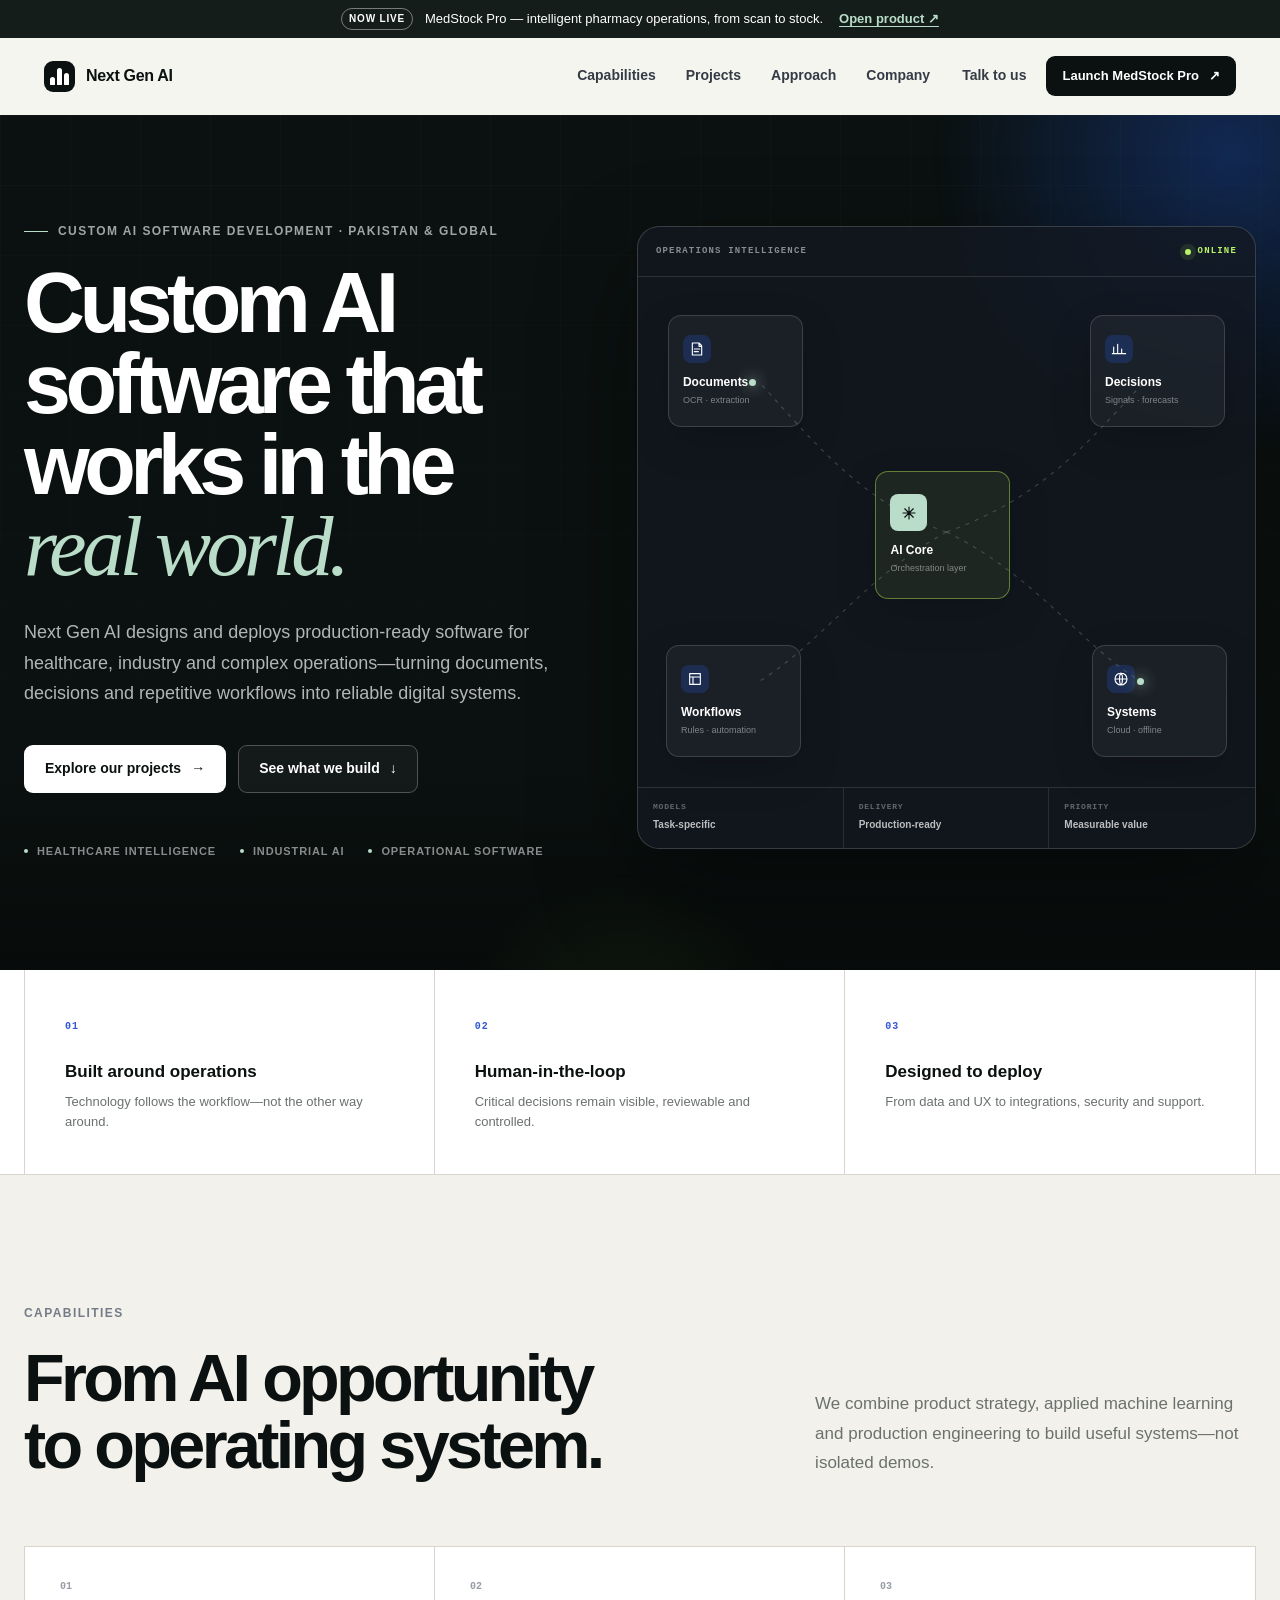
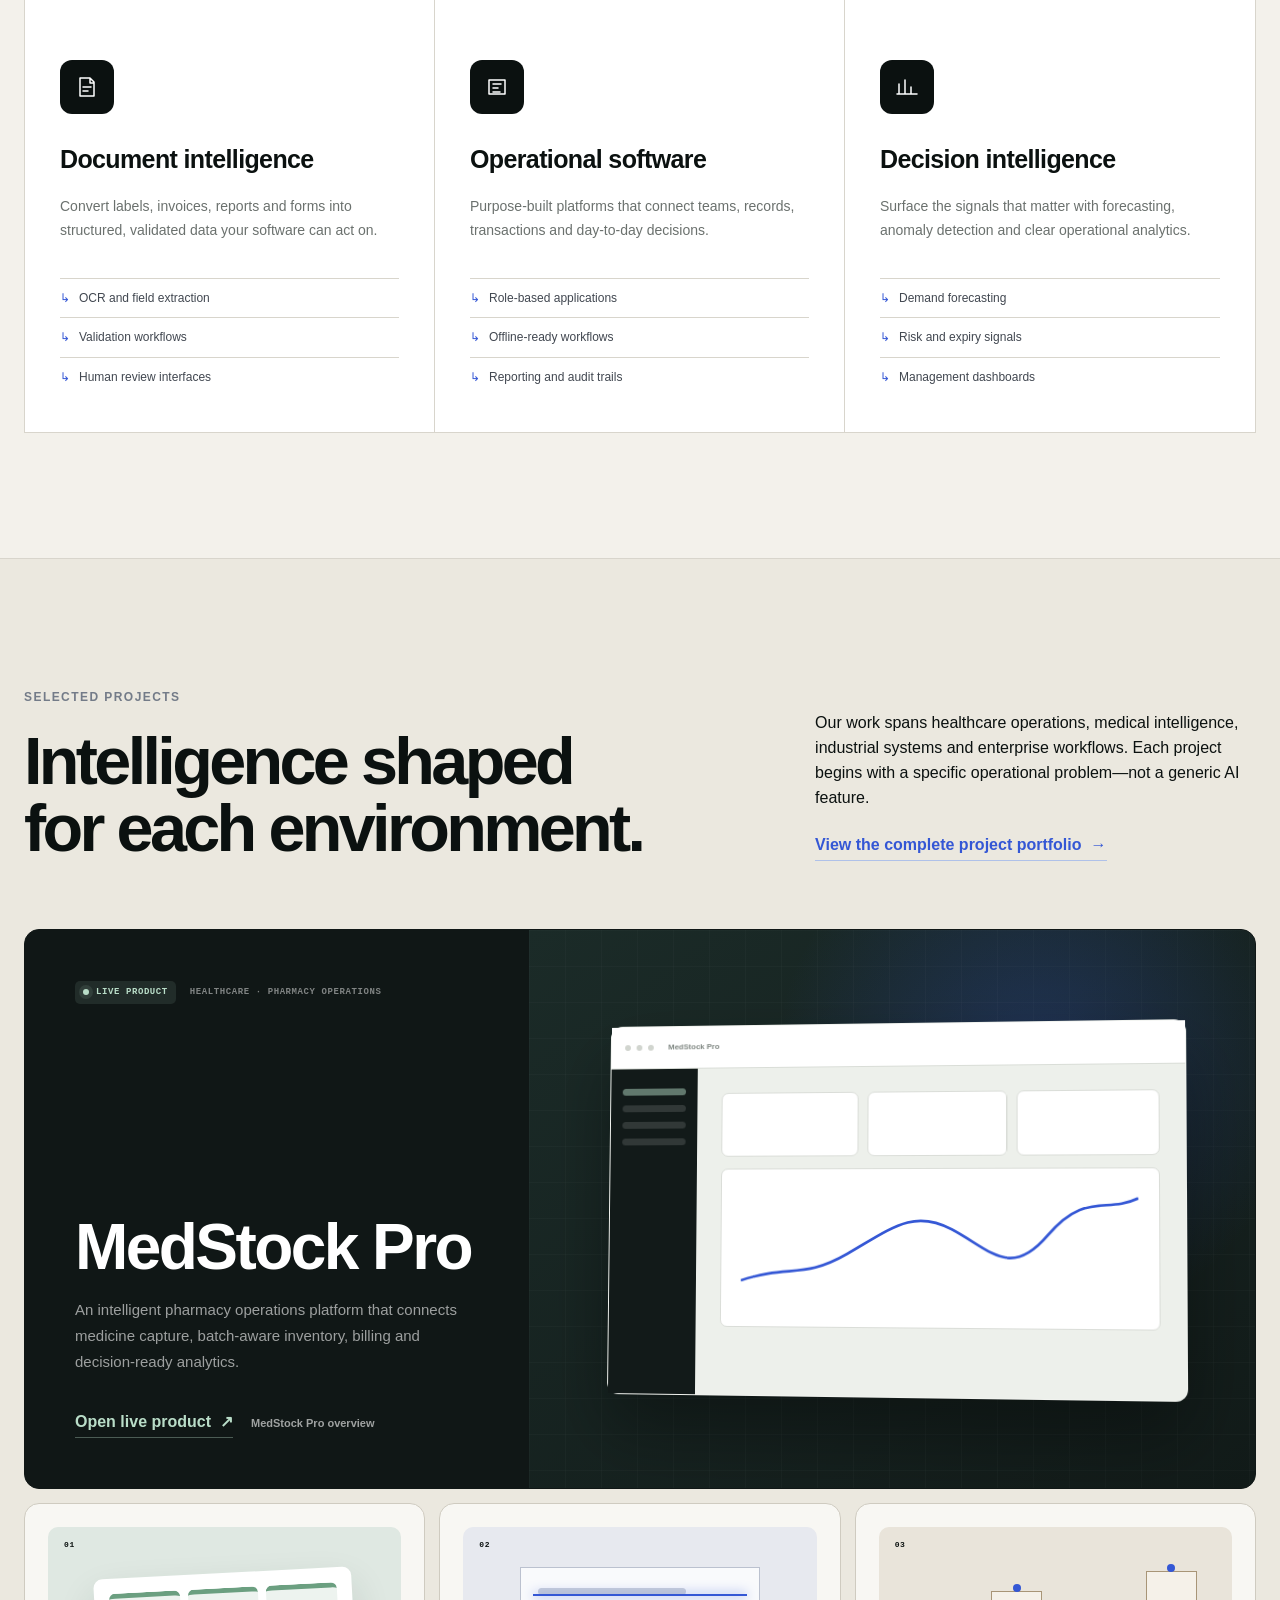
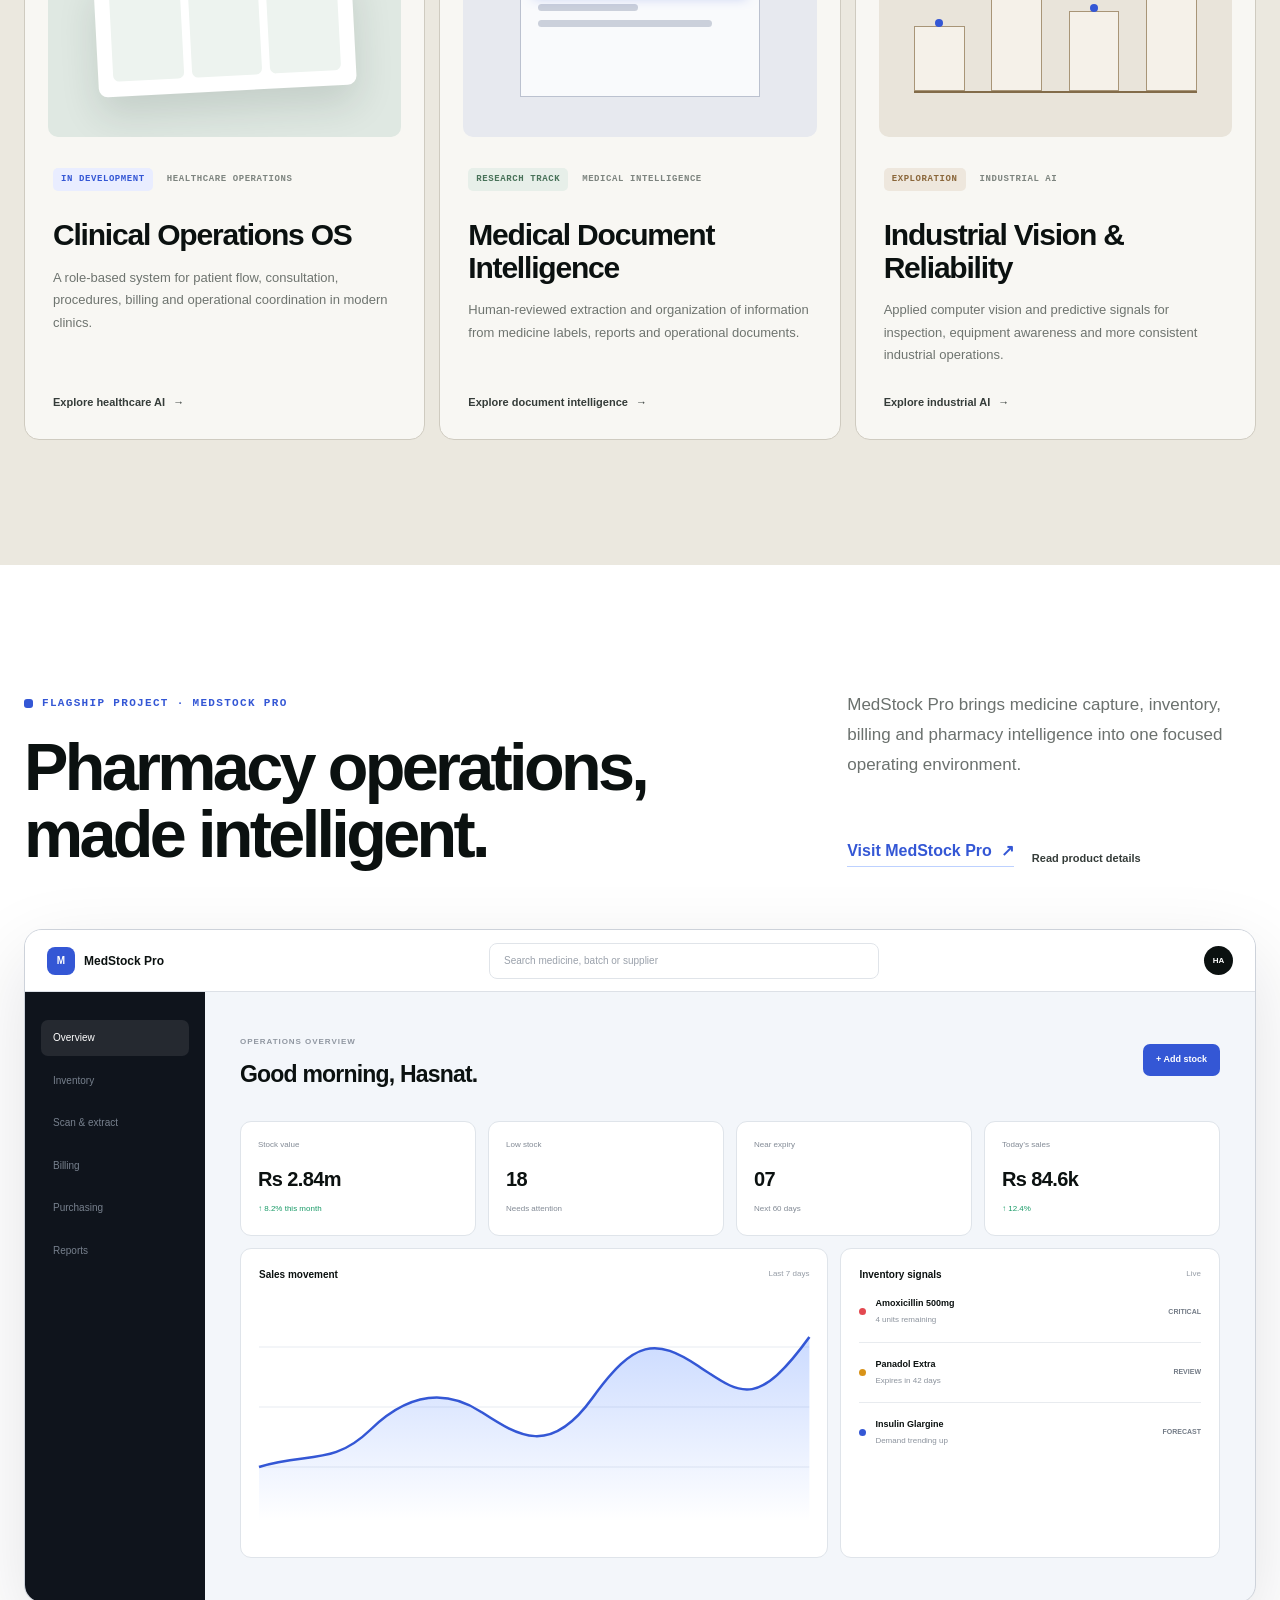
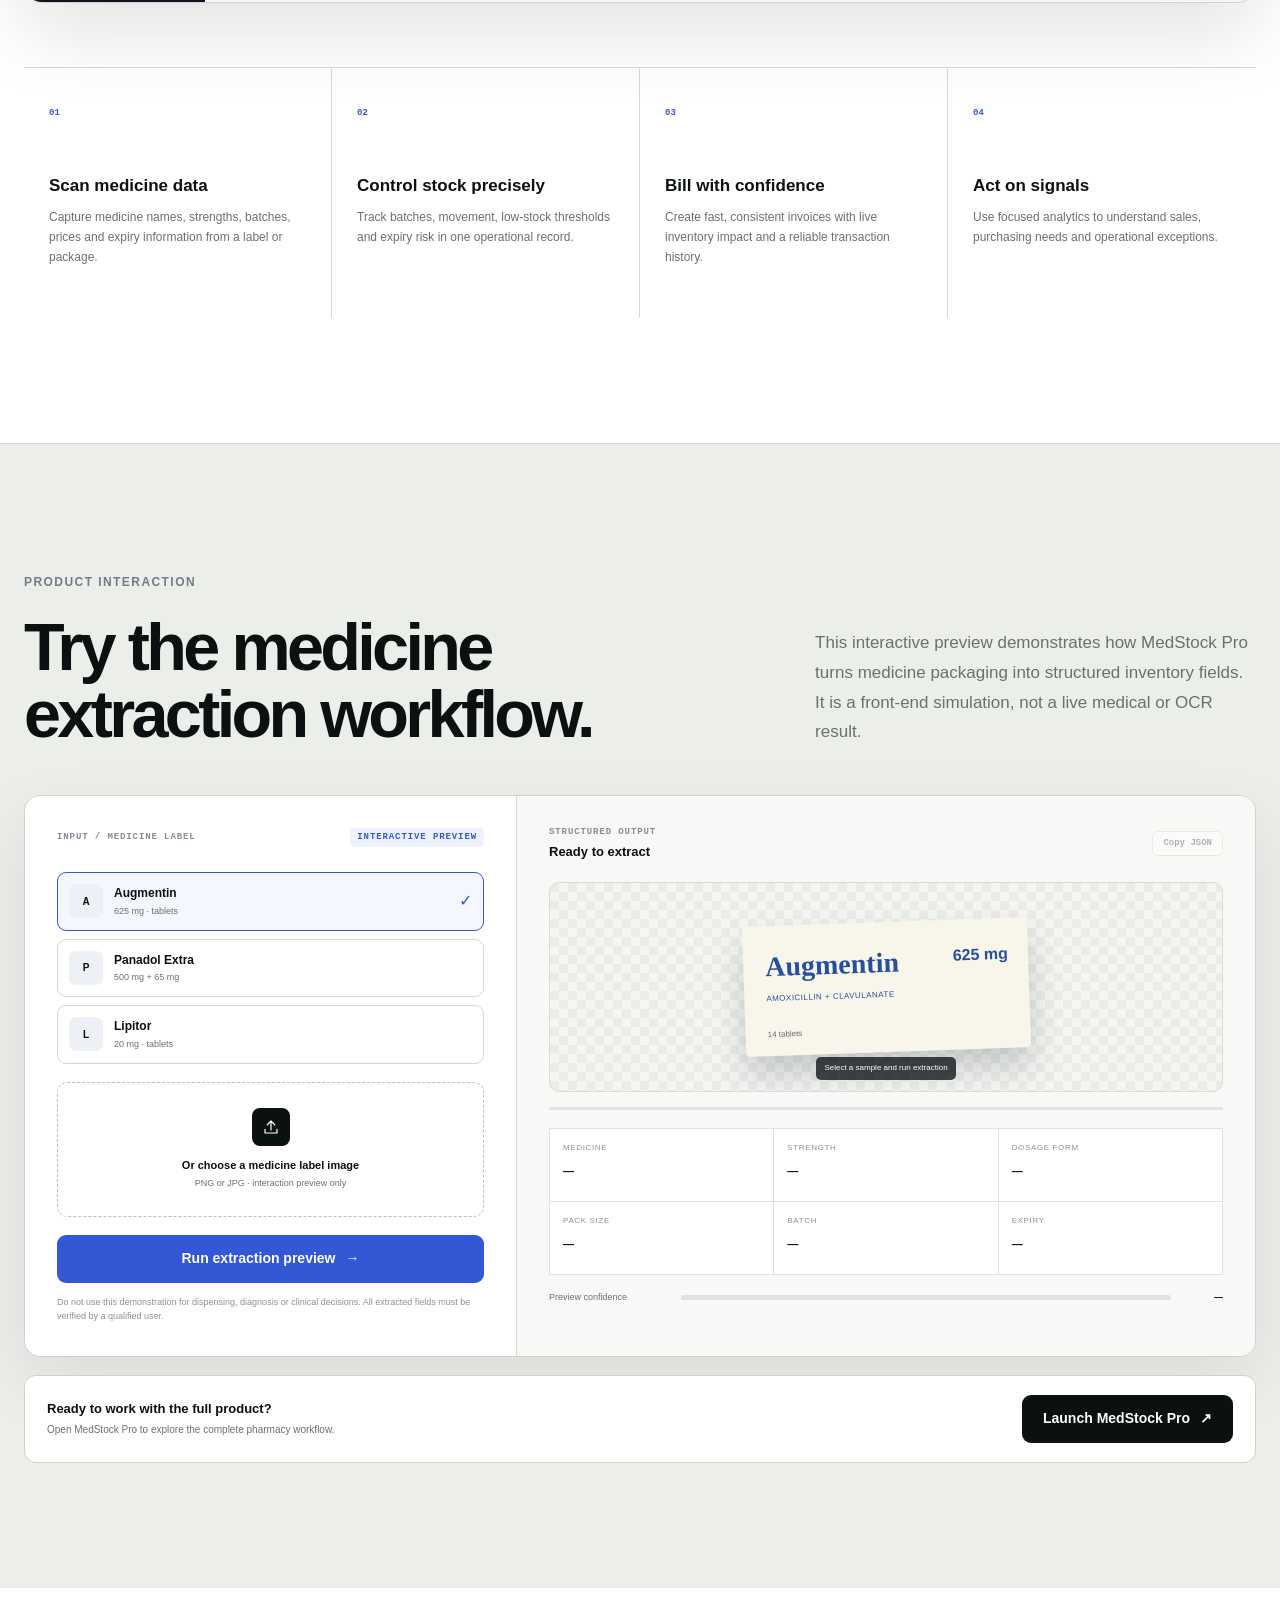
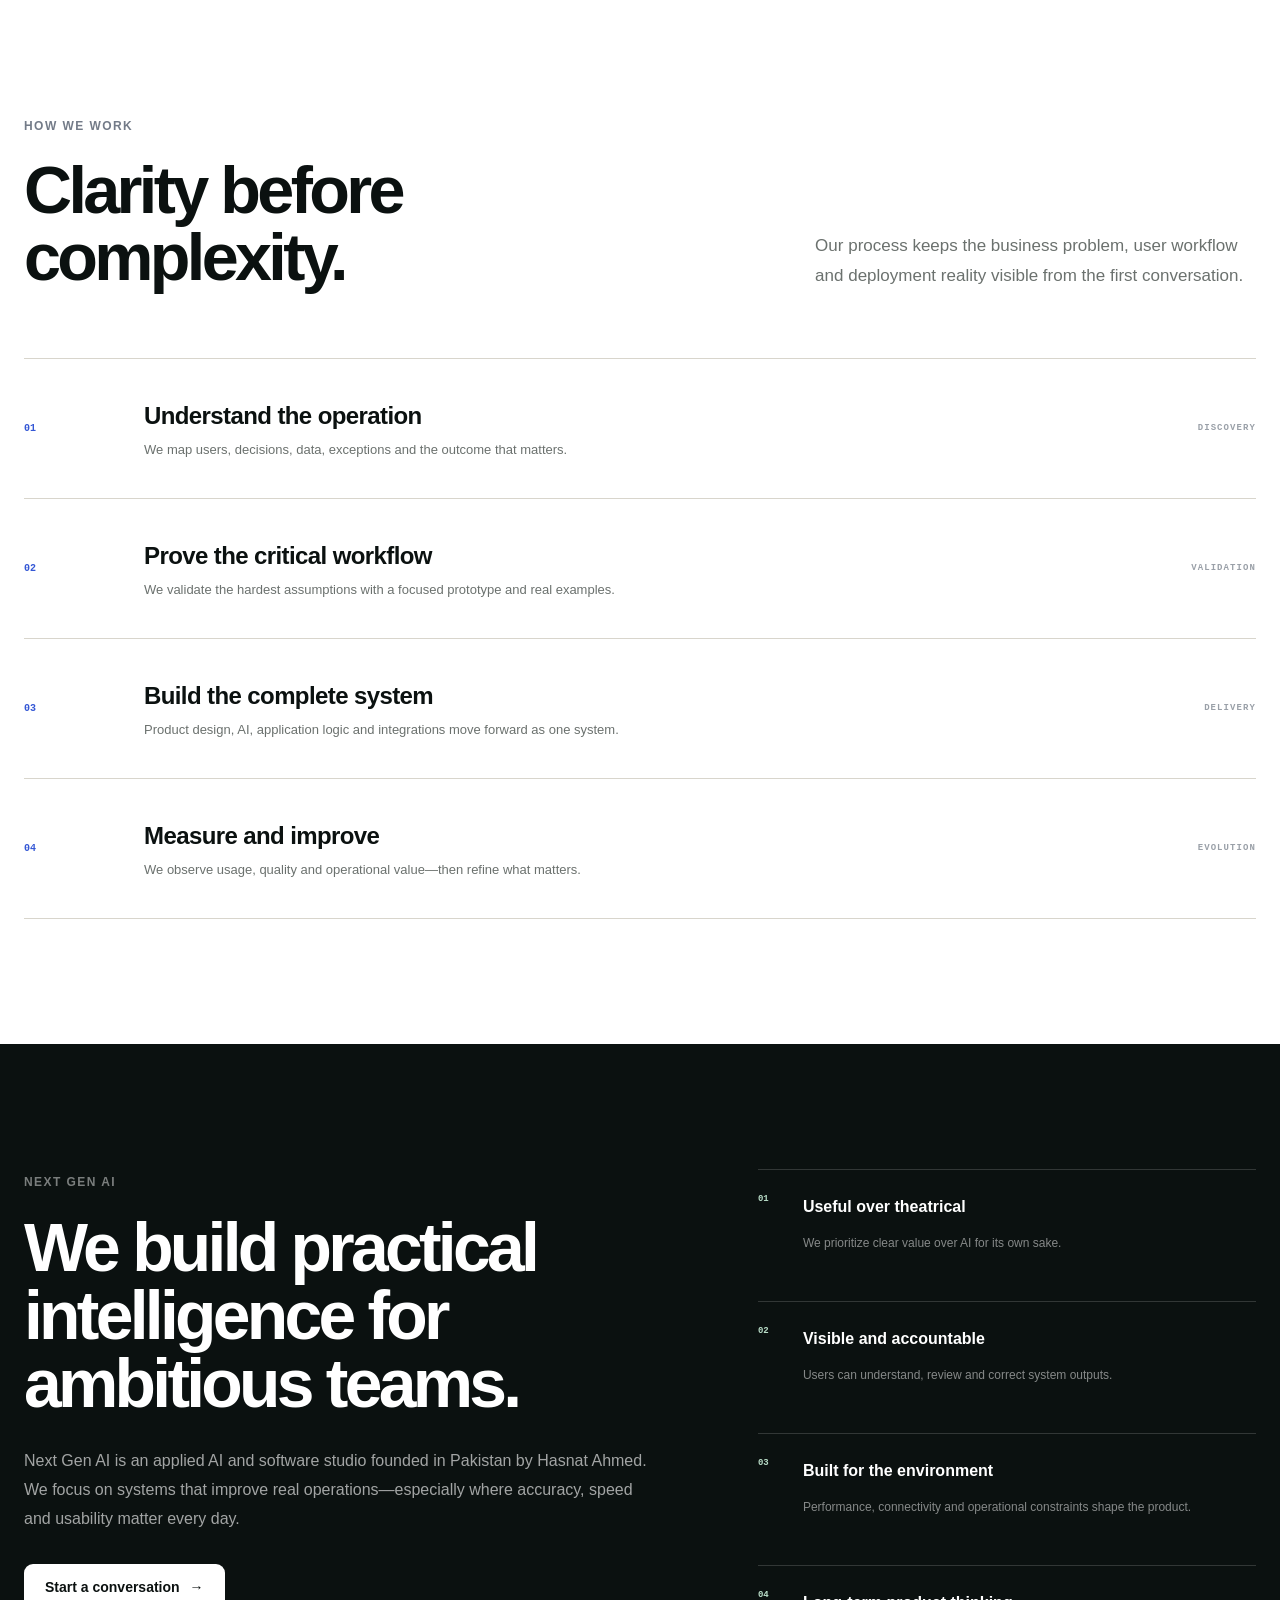
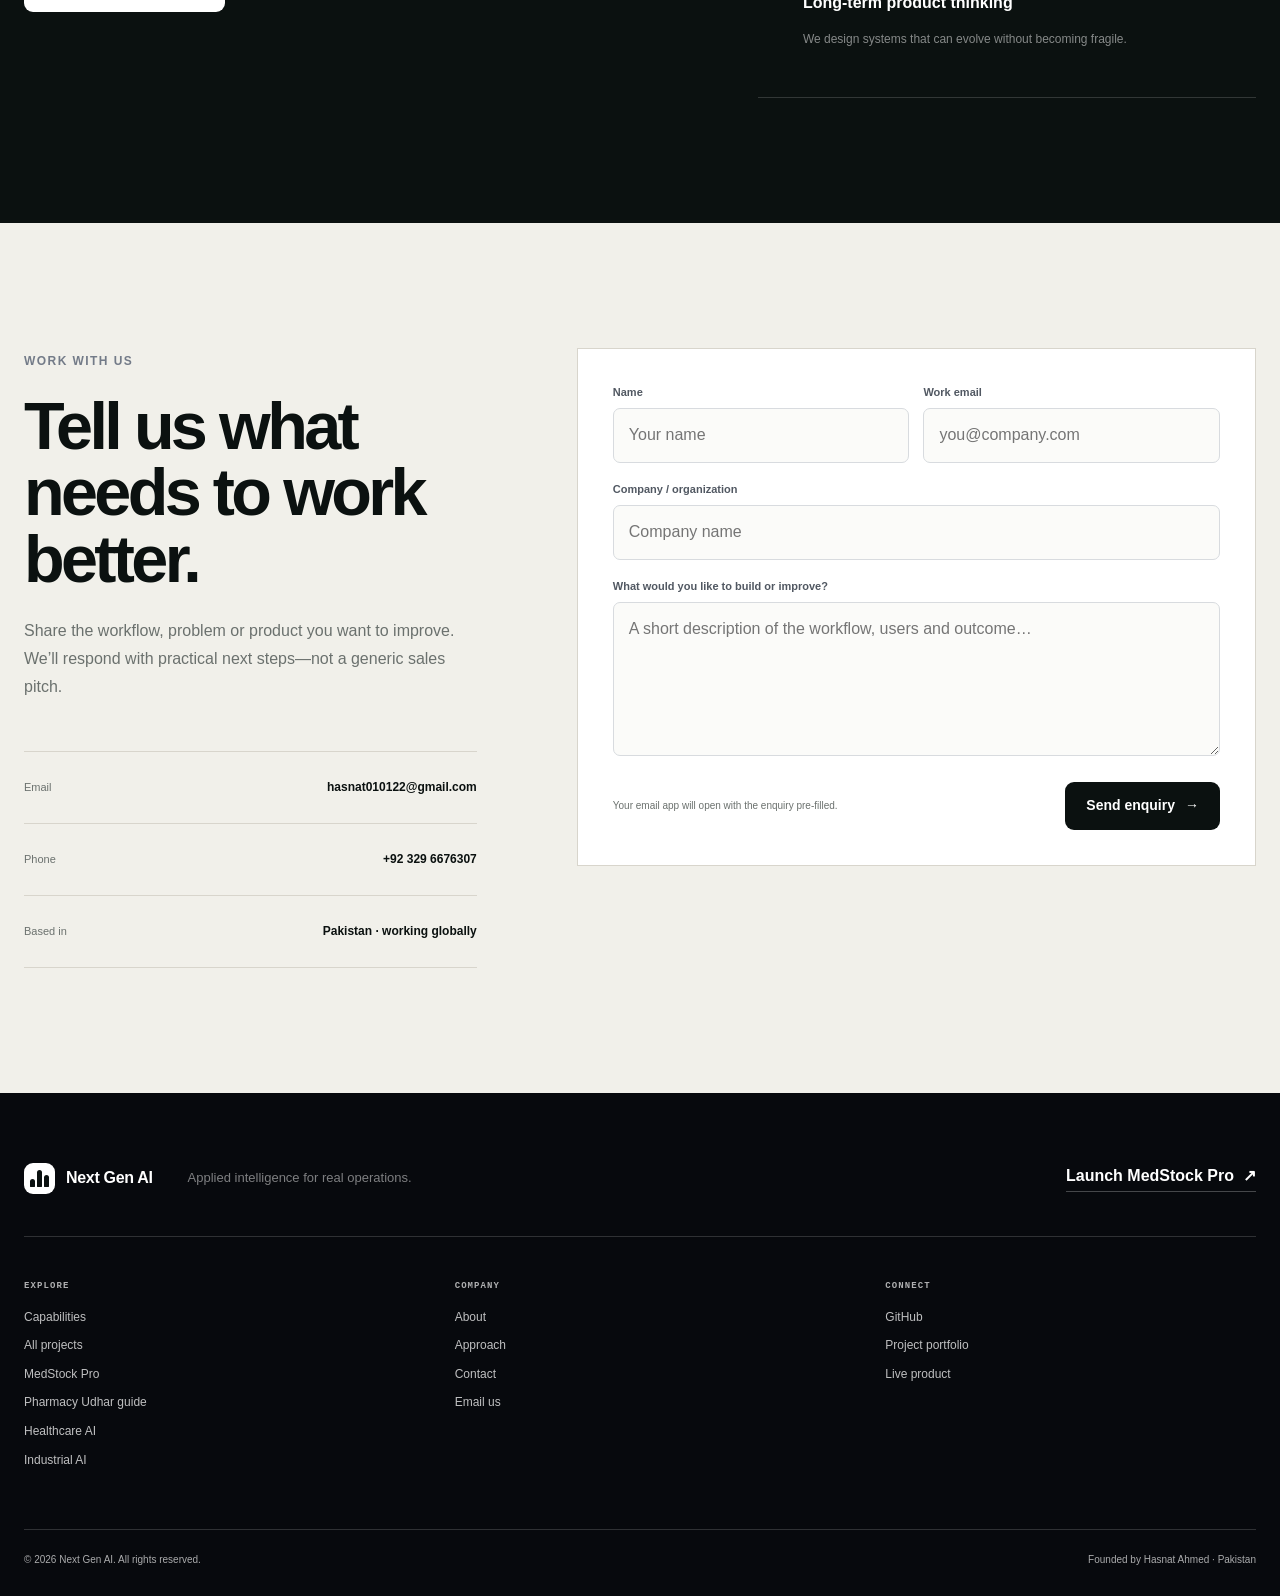
==== commit b359e11c: "Publish pharmacy Udhar management SEO guide" ====
--- a/index.html
+++ b/index.html
@@ -486,10 +486,10 @@
       <div class="footer-top">
         <a class="brand footer-brand" href="#home"><span class="brand-mark" aria-hidden="true"><i></i><i></i><i></i></span><span>Next Gen AI</span></a>
         <p>Applied intelligence for real operations.</p>
-        <a class="inline-arrow footer-product" href="https://medstock.nextaigen.org/" target="_blank" rel="noopener noreferrer">MedStock Pro <span aria-hidden="true">↗</span></a>
+        <a class="inline-arrow footer-product" href="https://medstock.nextaigen.org/" target="_blank" rel="noopener noreferrer">Launch MedStock Pro <span aria-hidden="true">↗</span></a>
       </div>
       <div class="footer-nav">
-        <div><span>Explore</span><a href="#capabilities">Capabilities</a><a href="projects.html">All projects</a><a href="medstock-pro.html">MedStock Pro</a><a href="healthcare-ai-solutions.html">Healthcare AI</a><a href="industrial-ai-solutions.html">Industrial AI</a></div>
+        <div><span>Explore</span><a href="#capabilities">Capabilities</a><a href="projects.html">All projects</a><a href="medstock-pro.html">MedStock Pro</a><a href="pharmacy-udhar-management.html">Pharmacy Udhar guide</a><a href="healthcare-ai-solutions.html">Healthcare AI</a><a href="industrial-ai-solutions.html">Industrial AI</a></div>
         <div><span>Company</span><a href="#company">About</a><a href="#approach">Approach</a><a href="#contact">Contact</a><a href="#" class="js-email" data-email-user="hasnat010122" data-email-domain="gmail.com">Email us</a></div>
         <div><span>Connect</span><a href="https://github.com/hasnat010122-dev" target="_blank" rel="noopener noreferrer" aria-label="Hasnat Ahmed on GitHub">GitHub</a><a href="projects.html">Project portfolio</a><a href="https://medstock.nextaigen.org/" target="_blank" rel="noopener noreferrer">Live product</a></div>
       </div>
--- a/styles.css
+++ b/styles.css
@@ -208,8 +208,8 @@
 .visual-clinic i { height: 88px; border-radius: 6px; background: #edf3ef; border-top: 5px solid #6b9f80; }
 .visual-medical-ai { background: #e7e9ef; display: grid; place-items: center; }
 .scan-frame { width: 68%; height: 130px; position: relative; border: 1px solid #bbc1cf; background: #f9fafc; }
-.scan-frame::after { content: ""; position: absolute; left: 5%; right: 5%; top: 20%; height: 2px; background: #3457d5; box-shadow: 0 0 12px #3457d5; animation: projectScan 2.5s ease-in-out infinite; }
-@keyframes projectScan { 0%,100% { top: 20%; } 50% { top: 78%; } }
+.scan-frame::after { content: ""; position: absolute; left: 5%; right: 5%; top: 20%; height: 2px; background: #3457d5; box-shadow: 0 0 12px #3457d5; animation: projectScan 2.5s ease-in-out infinite; will-change: transform; }
+@keyframes projectScan { 0%,100% { transform: translateY(0); } 50% { transform: translateY(75px); } }
 .scan-frame b { display: block; width: 62%; height: 7px; margin: 20px 17px -11px; border-radius: 4px; background: #cbd0db; }
 .scan-frame b:nth-child(2) { width: 42%; }.scan-frame b:nth-child(3) { width: 73%; }
 .visual-industry { background: #e9e4da; display: grid; place-items: center; }
@@ -332,8 +332,8 @@
 
 .footer { padding: 70px 0 28px; background: #07090d; color: white; }
 .footer-top { padding-bottom: 42px; display: flex; align-items: center; gap: 35px; border-bottom: 1px solid var(--line-dark); }.footer-top p { flex: 1; color: rgba(255,255,255,.48); font-size: 13px; }.footer-brand .brand-mark { background: white; }.footer-brand .brand-mark i { background: var(--ink); }.footer-product { color: white; border-color: rgba(255,255,255,.25); }
-.footer-nav { display: grid; grid-template-columns: repeat(3,1fr); gap: 60px; padding: 45px 0 60px; }.footer-nav > div { display: flex; flex-direction: column; align-items: flex-start; gap: 10px; }.footer-nav span { margin-bottom: 7px; color: rgba(255,255,255,.35); font: 800 9px/1 ui-monospace, monospace; letter-spacing: .12em; text-transform: uppercase; }.footer-nav a { color: rgba(255,255,255,.67); font-size: 12px; text-decoration: none; }.footer-nav a:hover { color: white; }
-.footer-bottom { padding-top: 22px; border-top: 1px solid var(--line-dark); display: flex; justify-content: space-between; color: rgba(255,255,255,.34); font-size: 10px; }
+.footer-nav { display: grid; grid-template-columns: repeat(3,1fr); gap: 60px; padding: 45px 0 60px; }.footer-nav > div { display: flex; flex-direction: column; align-items: flex-start; gap: 10px; }.footer-nav span { margin-bottom: 7px; color: rgba(255,255,255,.68); font: 800 9px/1 ui-monospace, monospace; letter-spacing: .12em; text-transform: uppercase; }.footer-nav a { color: rgba(255,255,255,.74); font-size: 12px; text-decoration: none; }.footer-nav a:hover { color: white; }
+.footer-bottom { padding-top: 22px; border-top: 1px solid var(--line-dark); display: flex; justify-content: space-between; color: rgba(255,255,255,.66); font-size: 10px; }
 
 .toast { position: fixed; right: 22px; bottom: 22px; z-index: 2000; padding: 12px 16px; border-radius: 8px; background: var(--ink); color: white; font-size: 12px; font-weight: 700; box-shadow: var(--shadow); opacity: 0; transform: translateY(10px); pointer-events: none; transition: .25s var(--ease); }.toast.show { opacity: 1; transform: none; }
 
@@ -576,3 +576,80 @@
   .delivery-list li { grid-template-columns: 60px 1fr; }
   .detail-cta { padding: 75px 0; }
 }
+
+/* ============================================================
+   Insights / article pages
+   ============================================================ */
+.article-page { background: #f3f1eb; }
+.article-hero { position: relative; overflow: hidden; padding: 55px 0 105px; background: #0e1715; color: white; }
+.article-grid { position: absolute; inset: 0; opacity: .26; background-image: linear-gradient(rgba(255,255,255,.05) 1px, transparent 1px), linear-gradient(90deg, rgba(255,255,255,.05) 1px, transparent 1px); background-size: 72px 72px; mask-image: linear-gradient(to bottom, black, transparent 94%); }
+.article-hero::after { content: ""; width: 650px; height: 650px; position: absolute; right: -260px; top: -330px; border-radius: 50%; background: radial-gradient(circle, rgba(185,221,200,.19), transparent 68%); }
+.article-hero-inner { position: relative; z-index: 1; }
+.article-hero h1 { max-width: 1050px; margin-top: 26px; font-size: clamp(50px,6.5vw,88px); line-height: .98; letter-spacing: -.058em; }
+.article-deck { max-width: 820px; margin-top: 28px; color: rgba(255,255,255,.66); font-size: clamp(17px,2vw,22px); line-height: 1.6; }
+.article-meta { margin-top: 42px; display: flex; flex-wrap: wrap; gap: 10px 28px; color: rgba(255,255,255,.5); font-size: 11px; }
+.article-meta a { color: white; text-underline-offset: 3px; }
+.article-layout { padding-top: 90px; padding-bottom: 120px; display: grid; grid-template-columns: 230px minmax(0,760px); justify-content: center; gap: 90px; align-items: start; }
+.article-toc { position: sticky; top: 110px; padding: 22px 0; border-top: 1px solid var(--line); border-bottom: 1px solid var(--line); display: flex; flex-direction: column; gap: 10px; }
+.article-toc strong { margin-bottom: 8px; color: #303733; font-size: 11px; text-transform: uppercase; letter-spacing: .09em; }
+.article-toc a { color: #6a716d; font-size: 11px; line-height: 1.45; text-decoration: none; }
+.article-toc a:hover { color: var(--blue); }
+.article-content { min-width: 0; }
+.article-content > p, .article-content section > p { margin: 0 0 22px; color: #4d5551; font: 400 17px/1.82 Georgia, "Times New Roman", serif; }
+.article-content .article-lead { color: #252c28; font-size: 21px; line-height: 1.72; }
+.article-content section { padding-top: 35px; scroll-margin-top: 90px; }
+.article-content h2 { margin: 42px 0 22px; color: #111714; font-size: clamp(32px,4vw,47px); line-height: 1.08; letter-spacing: -.045em; }
+.article-content h3 { margin: 38px 0 12px; color: #202722; font-size: 22px; line-height: 1.25; letter-spacing: -.025em; }
+.article-content ul, .article-content ol { margin: 0 0 28px; padding-left: 24px; color: #4b534f; }
+.article-content li { margin: 9px 0; padding-left: 5px; font-size: 15px; line-height: 1.7; }
+.article-content a { color: var(--blue); text-underline-offset: 3px; }
+.article-content blockquote { margin: 30px 0; padding: 24px 28px; border-left: 4px solid var(--blue); background: white; color: #222a25; font-size: 20px; font-weight: 750; letter-spacing: -.02em; }
+.article-equation { margin: 30px 0; padding: 26px; border: 1px solid #cfd4ce; border-radius: 12px; background: white; display: flex; align-items: center; justify-content: center; flex-wrap: wrap; gap: 12px; }
+.article-equation span, .article-equation strong { padding: 10px 12px; border-radius: 7px; background: #eef0ed; font-size: 13px; }
+.article-equation strong { background: #dfeee5; color: #195c38; }
+.article-equation b { color: #8a918d; }
+.payment-example { margin: 30px 0; overflow: hidden; border: 1px solid #cfd4ce; border-radius: 12px; background: white; }
+.payment-example > div { padding: 15px 20px; border-bottom: 1px solid #e2e5e1; display: flex; justify-content: space-between; gap: 20px; font-size: 13px; }
+.payment-example > div:last-child { border: 0; }
+.payment-example span { color: #69716c; }
+.payment-example .payment-total { background: #f2f3f1; }
+.payment-example .payment-due { background: #fff3e1; color: #754a09; }
+.status-guide { margin: 28px 0; display: grid; grid-template-columns: 1fr 1fr; gap: 10px; }
+.status-guide > div { padding: 18px; border: 1px solid #d5d8d3; border-radius: 10px; background: white; }
+.status-guide p { margin-top: 10px; color: #656d68; font-size: 12px; line-height: 1.55; }
+.status-chip { display: inline-flex; padding: 5px 9px; border-radius: 99px; font-size: 10px; font-weight: 800; }
+.status-chip.paid { background: #dff3e6; color: #17623a; }.status-chip.partial { background: #e6ecff; color: #2848a6; }.status-chip.unpaid { background: #eee; color: #4e5450; }.status-chip.overdue { background: #ffe1e3; color: #9a2530; }
+.article-note { margin: 30px 0; padding: 24px; border: 1px solid #bad2c4; border-radius: 12px; background: #e7f1eb; }
+.article-note strong { color: #1c5d3a; font-size: 12px; text-transform: uppercase; letter-spacing: .08em; }
+.article-note p { margin-top: 9px; color: #3e5b49; font-size: 13px; line-height: 1.7; }
+.routine-grid { margin: 28px 0; display: grid; grid-template-columns: 1fr 1fr; gap: 14px; }
+.routine-grid > div { padding: 24px; border: 1px solid #d3d7d2; border-radius: 12px; background: white; }
+.routine-grid > div > span { color: var(--blue); font-size: 12px; font-weight: 800; }
+.routine-grid ol { margin: 17px 0 0; padding-left: 20px; }
+.routine-grid li { font-size: 12px; }
+.article-faq { margin-top: 25px; }
+.article-faq summary { font-size: 16px; }
+.article-conclusion { margin-top: 25px; padding-top: 30px !important; border-top: 1px solid var(--line); }
+.article-cta { margin-top: 45px; padding: 35px; border-radius: 14px; background: var(--blue); color: white; }
+.article-cta > div:first-child > span { color: rgba(255,255,255,.65); font-size: 10px; font-weight: 800; text-transform: uppercase; letter-spacing: .1em; }
+.article-cta h3 { max-width: 580px; margin: 10px 0 0; color: white; font-size: 30px; }
+.article-cta > div:last-child { margin-top: 28px; display: flex; flex-wrap: wrap; gap: 10px; }
+
+@media (max-width: 920px) {
+  .article-layout { grid-template-columns: minmax(0,760px); gap: 40px; }
+  .article-toc { position: static; display: grid; grid-template-columns: 1fr 1fr; }
+  .article-toc strong { grid-column: 1 / -1; }
+}
+
+@media (max-width: 620px) {
+  .article-hero { padding: 35px 0 72px; }
+  .article-hero h1 { font-size: 47px; }
+  .article-layout { padding-top: 60px; padding-bottom: 80px; }
+  .article-toc { grid-template-columns: 1fr; }
+  .article-content > p, .article-content section > p { font-size: 16px; }
+  .article-content .article-lead { font-size: 19px; }
+  .status-guide, .routine-grid { grid-template-columns: 1fr; }
+  .article-equation { align-items: stretch; flex-direction: column; text-align: center; }
+  .article-cta { padding: 26px; }
+  .article-cta > div:last-child { align-items: stretch; flex-direction: column; }
+}
